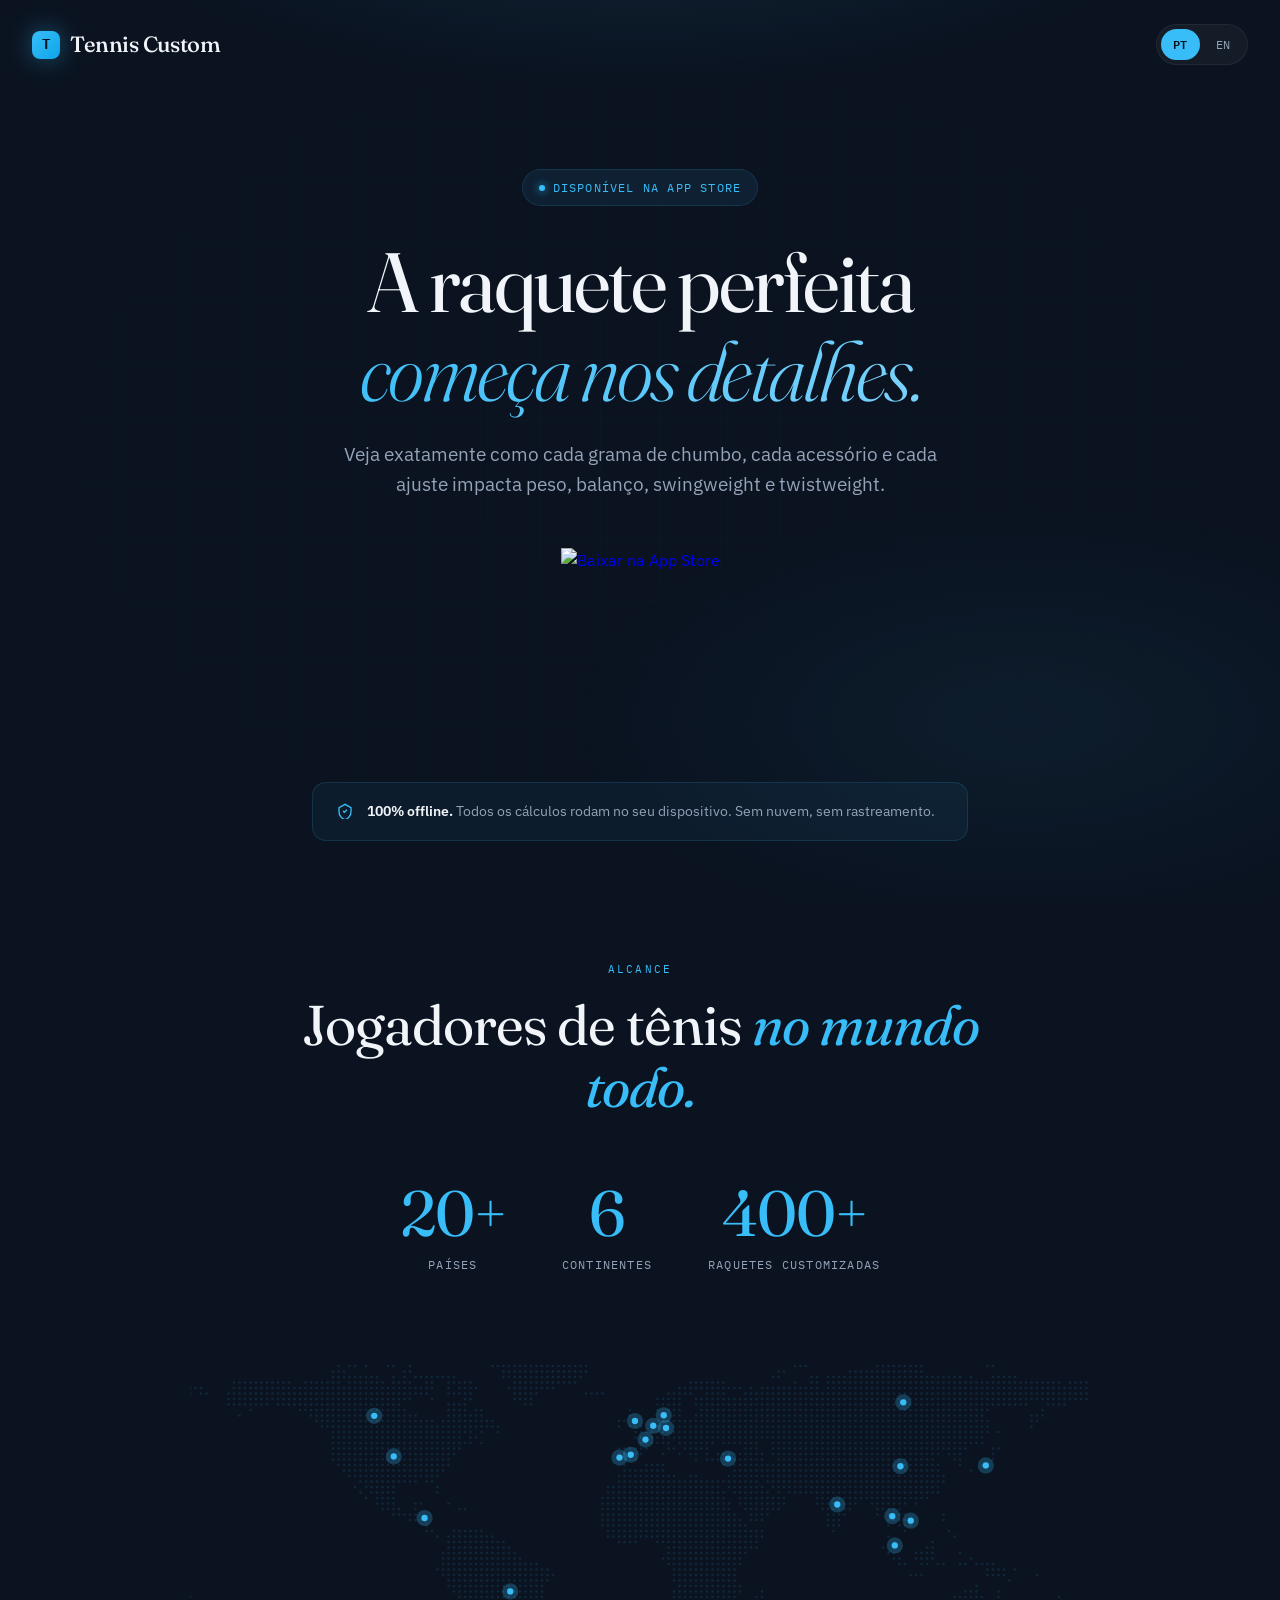
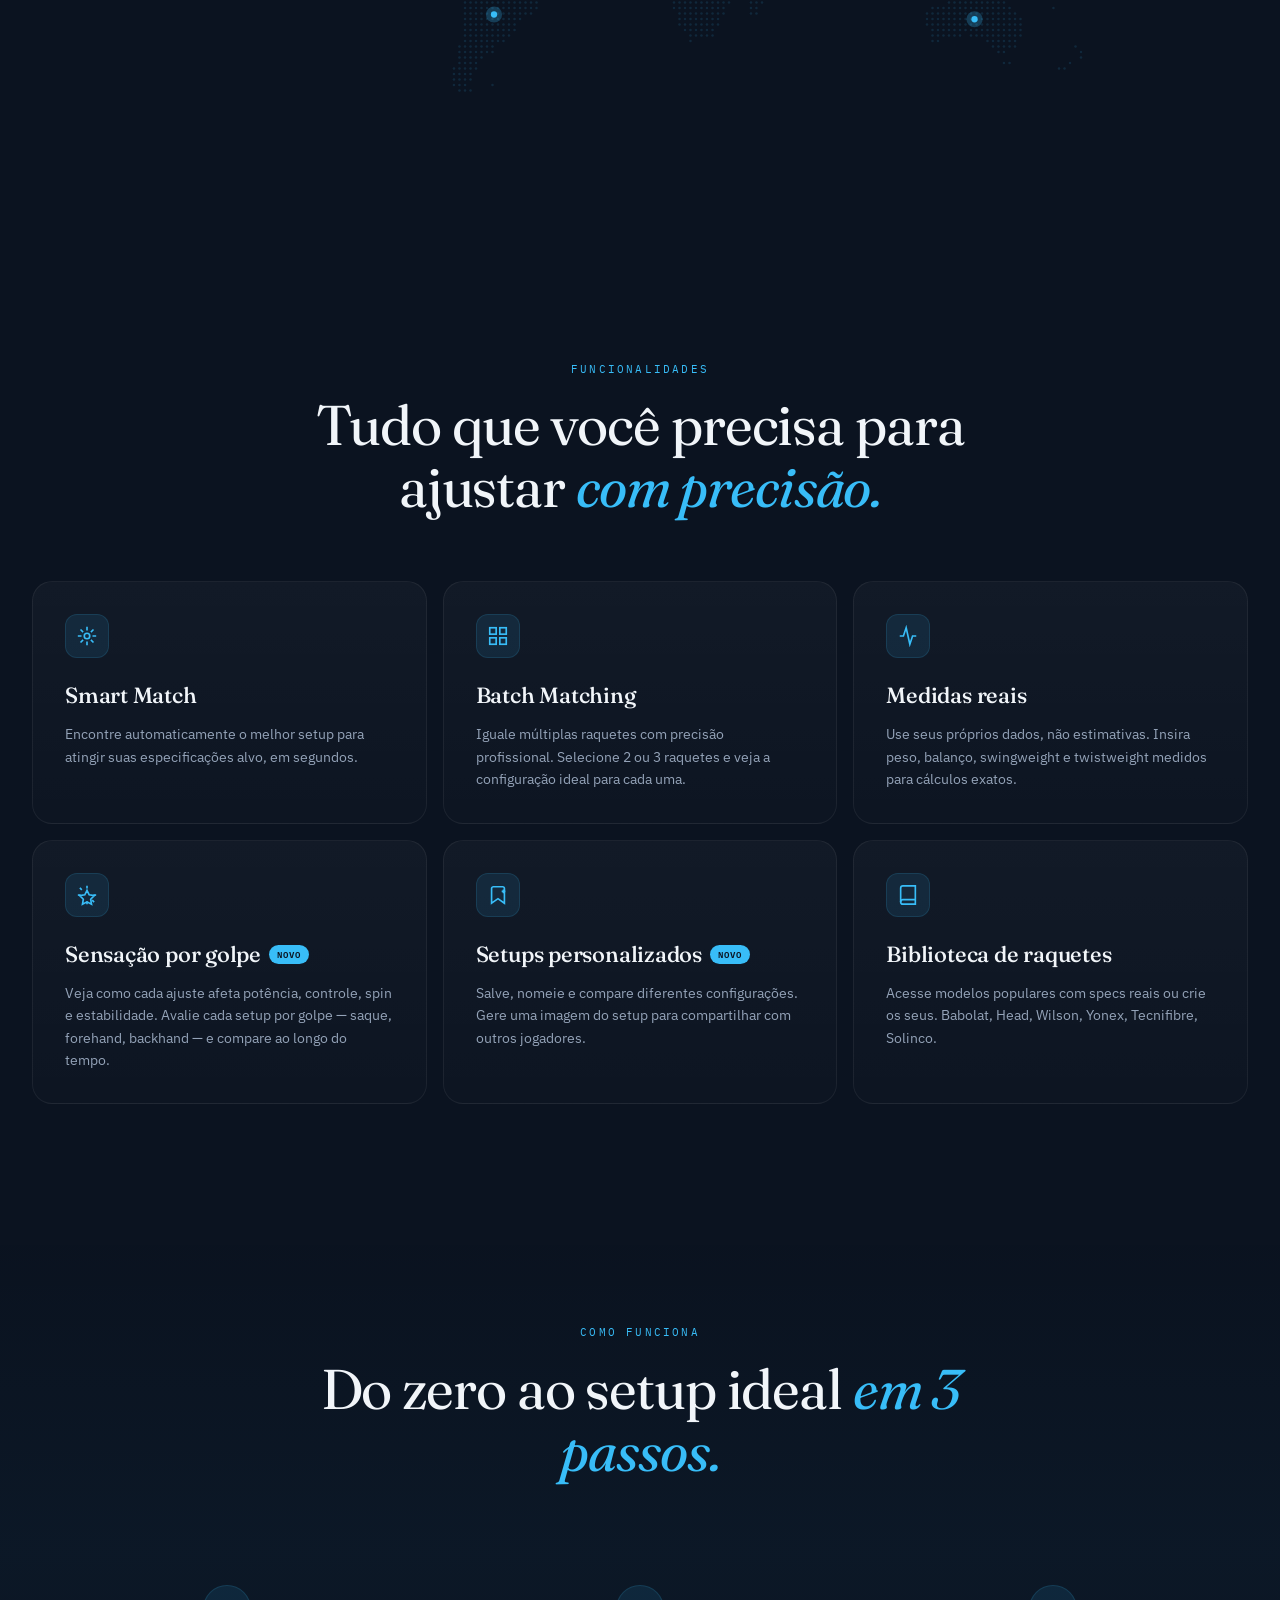
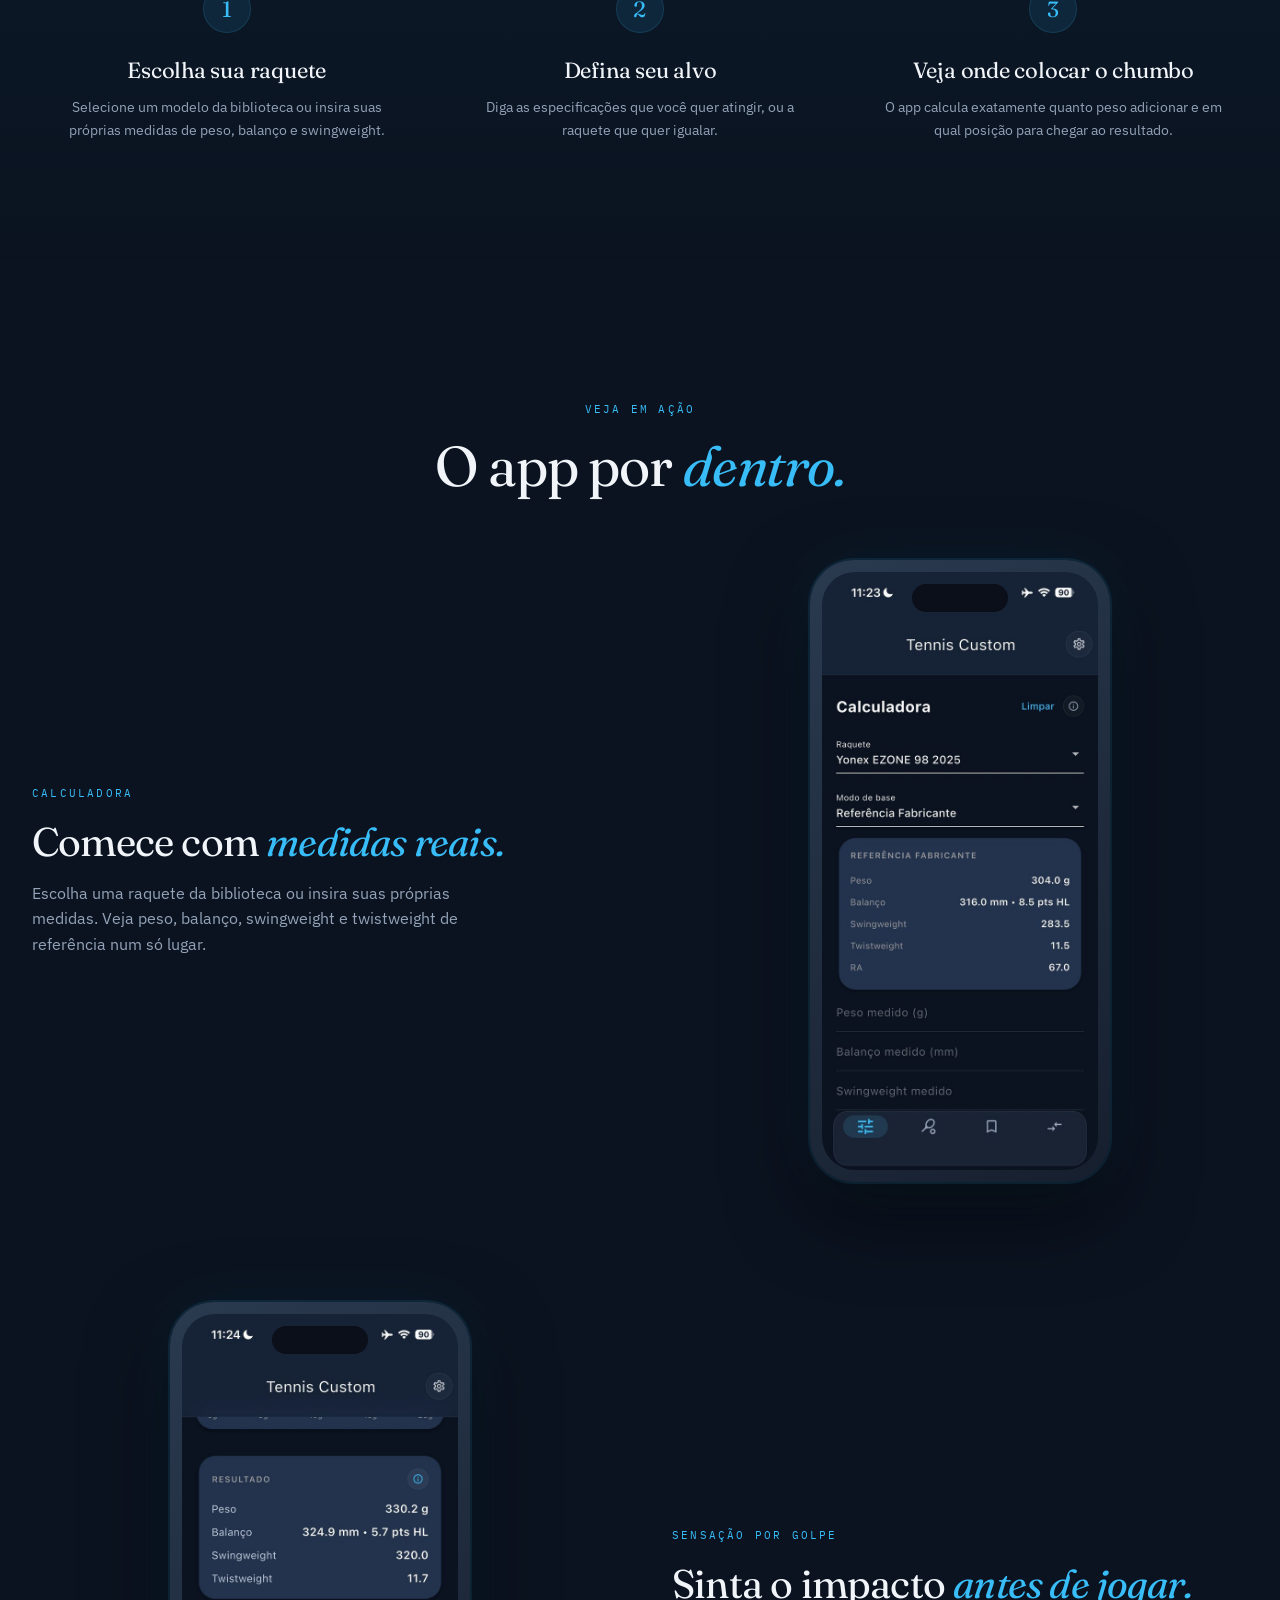
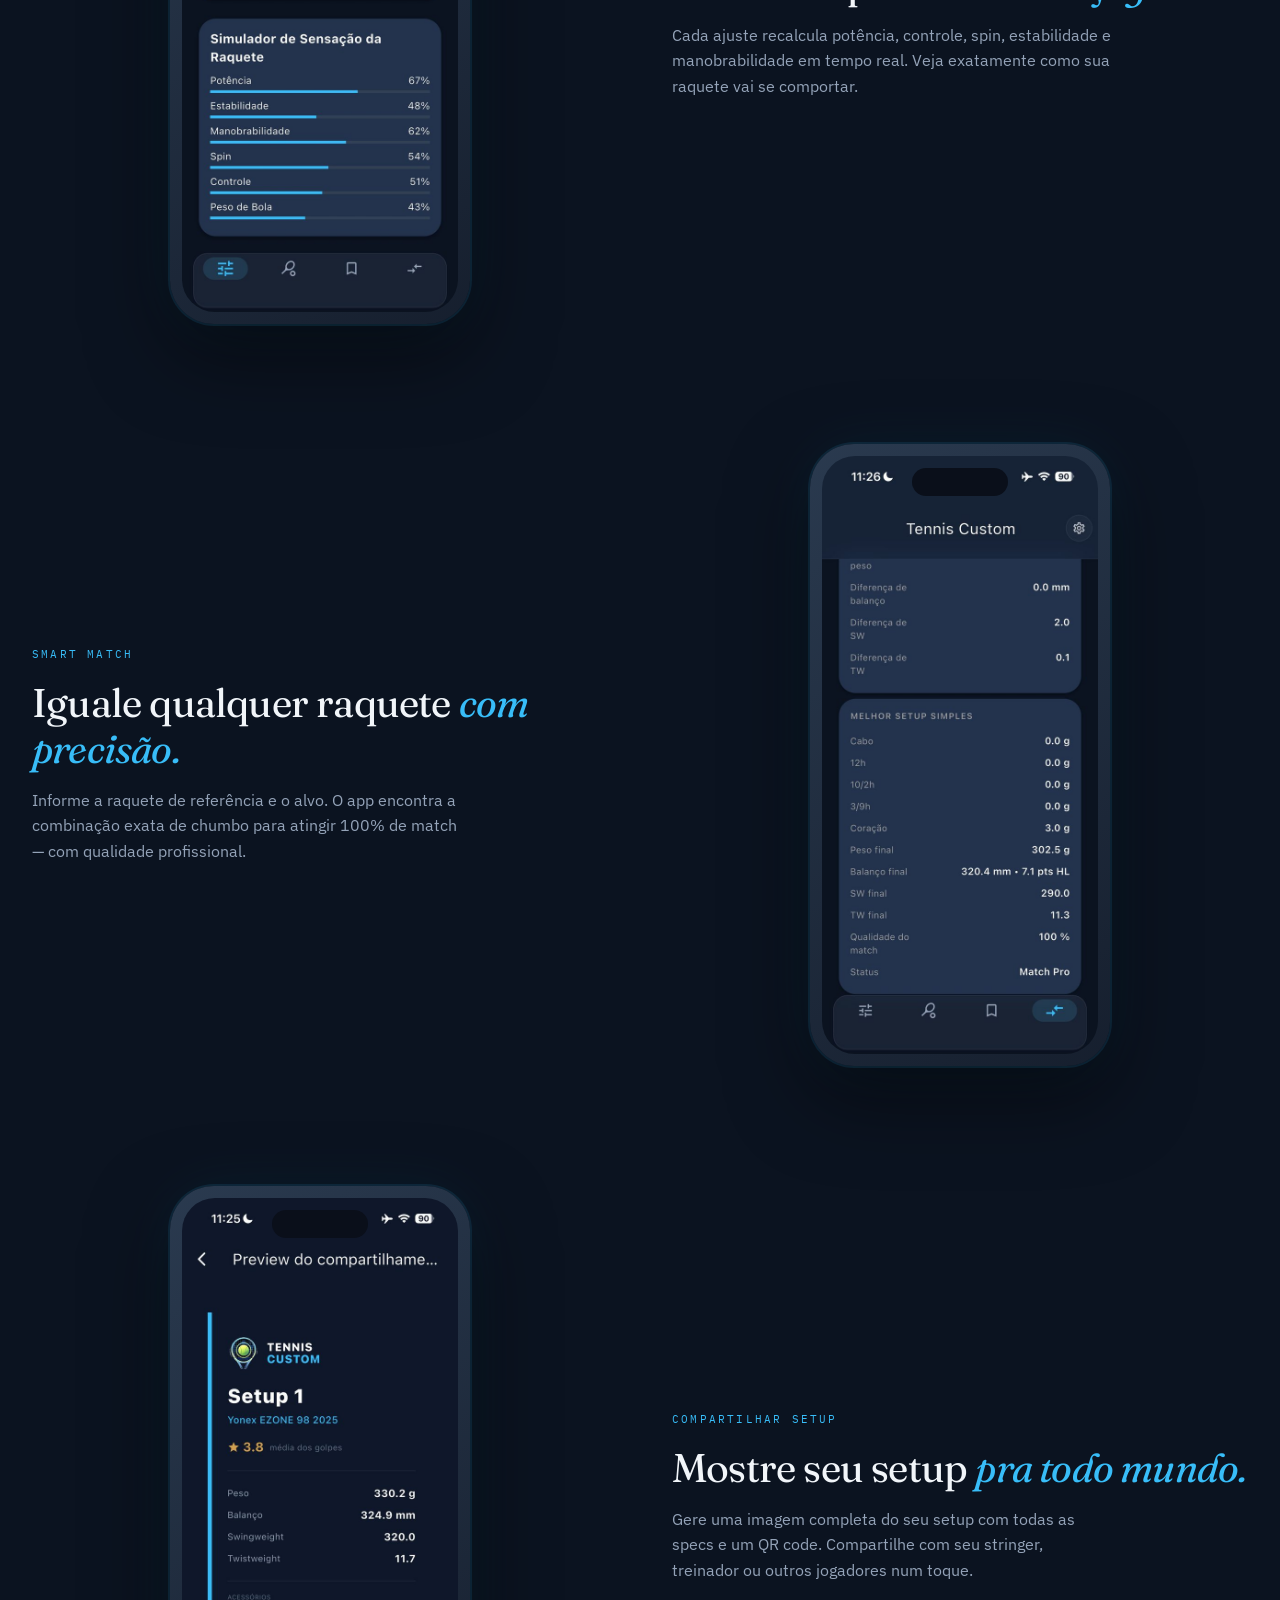
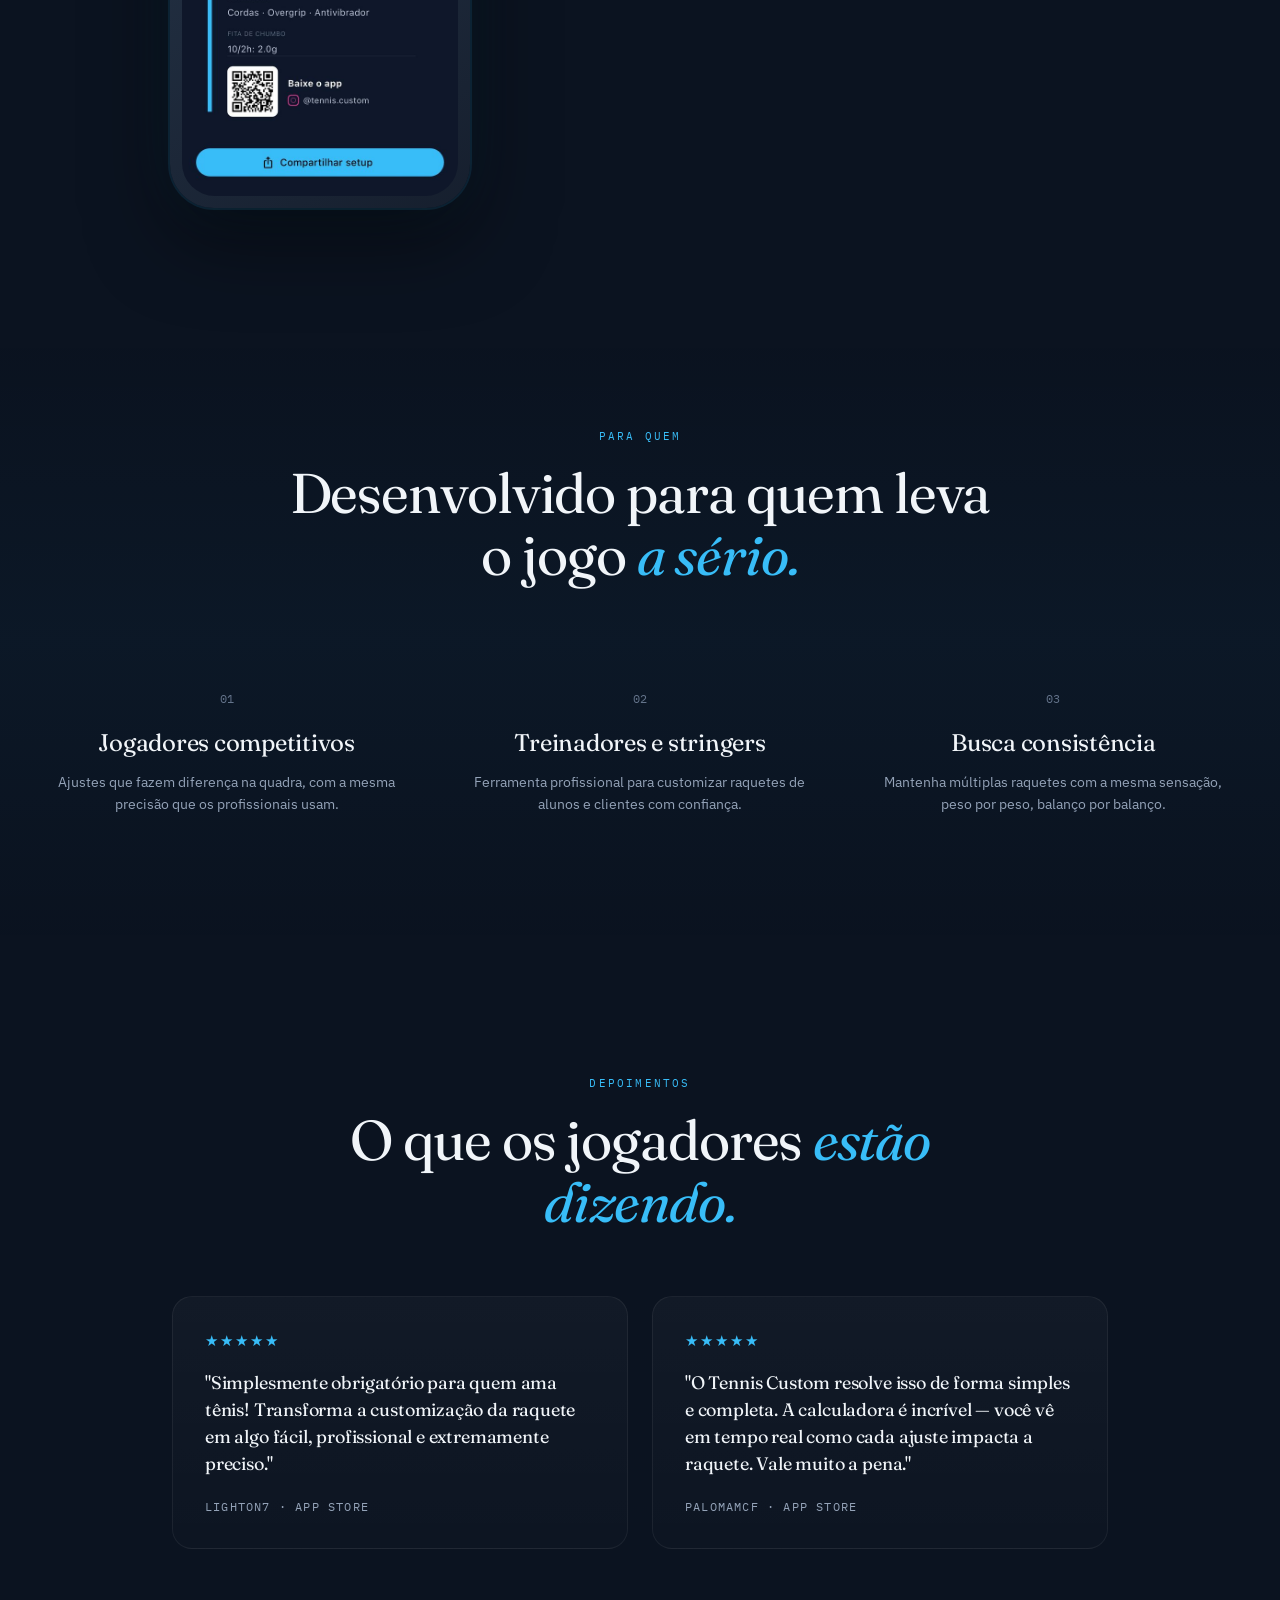
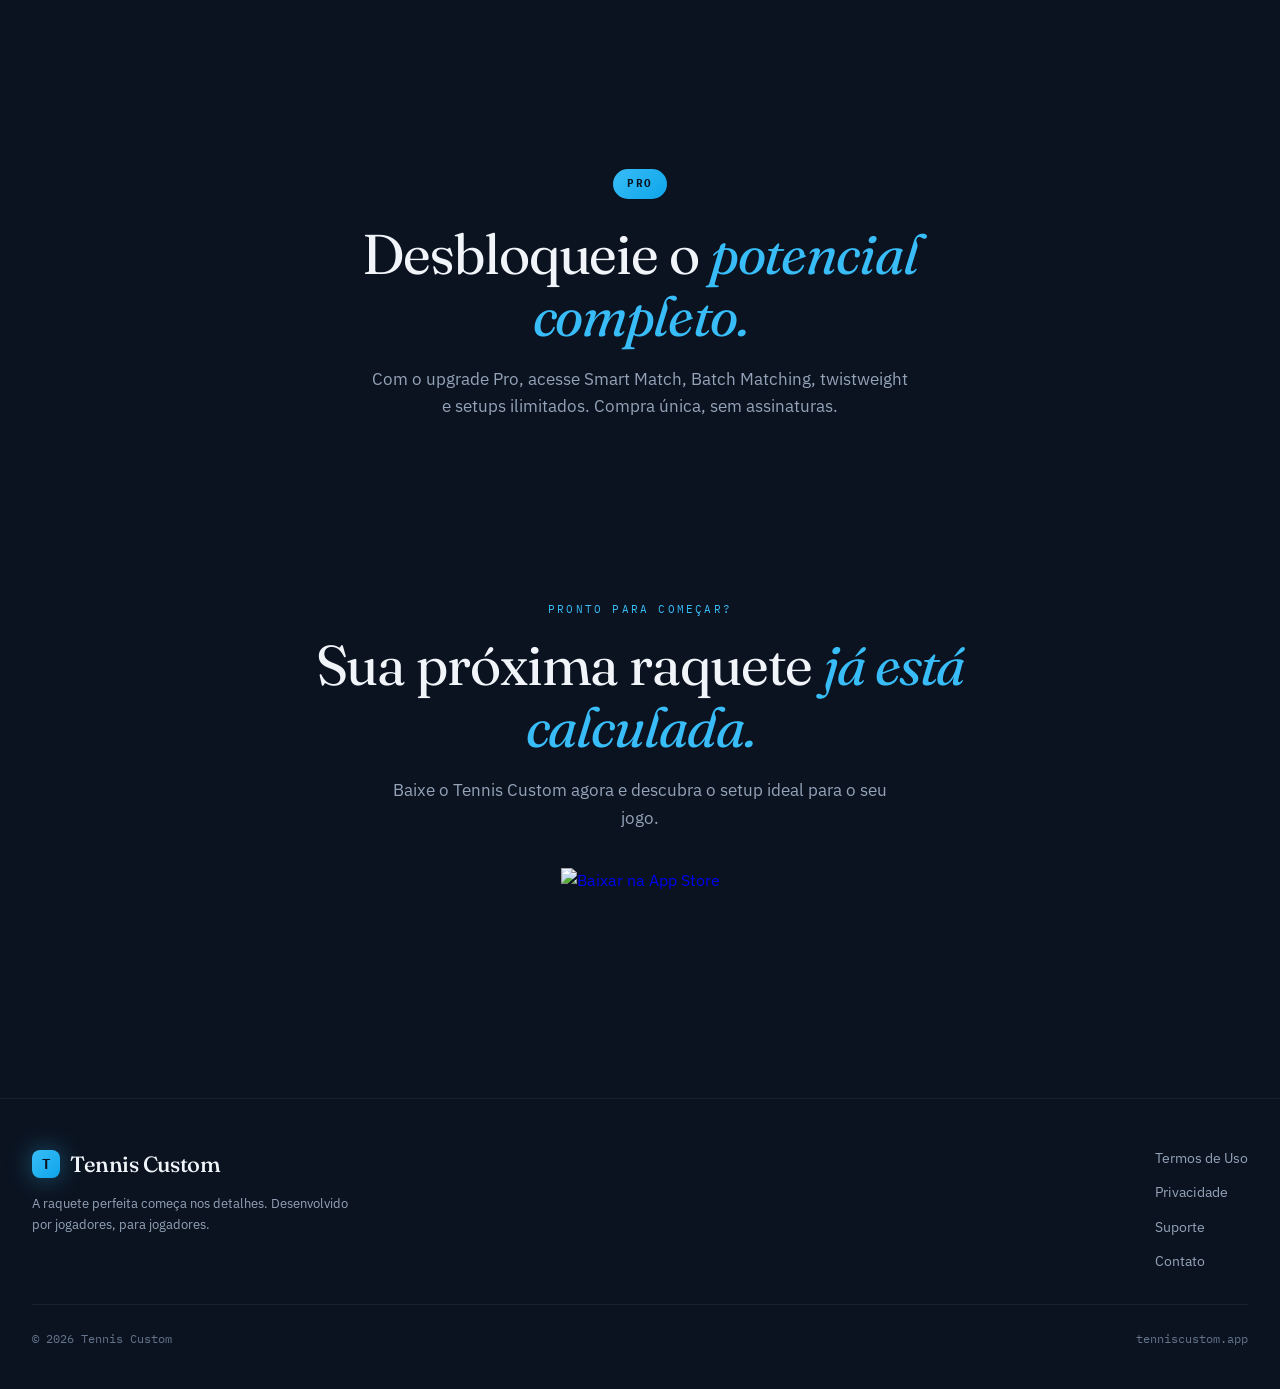
==== index.html @ cf2badc6 "Add Meta Pixel for traffic tracking and remarketing" ====
<!DOCTYPE html>
<html lang="pt-BR">
<head>
<!-- Meta Pixel Code -->
<script>
!function(f,b,e,v,n,t,s)
{if(f.fbq)return;n=f.fbq=function(){n.callMethod?
n.callMethod.apply(n,arguments):n.queue.push(arguments)};
if(!f._fbq)f._fbq=n;n.push=n;n.loaded=!0;n.version='2.0';
n.queue=[];t=b.createElement(e);t.async=!0;
t.src=v;s=b.getElementsByTagName(e)[0];
s.parentNode.insertBefore(t,s)}(window, document,'script',
'https://connect.facebook.net/en_US/fbevents.js');
fbq('init', '211037735925160');
fbq('track', 'PageView');
</script>
<noscript><img height="1" width="1" style="display:none"
src="https://www.facebook.com/tr?id=211037735925160&ev=PageView&noscript=1"/></noscript>
<!-- End Meta Pixel Code -->
<meta charset="UTF-8" />
<meta name="viewport" content="width=device-width, initial-scale=1.0" />
<title>Tennis Custom — A raquete perfeita começa nos detalhes</title>
<meta name="description" content="Calcule peso, balanço, swingweight e twistweight da sua raquete de tênis com precisão real. Smart Match, Batch Matching e simulador de sensação." />
<meta name="theme-color" content="#0B1320" />
<link rel="canonical" href="https://tenniscustom.app/" />
<link rel="icon" type="image/svg+xml" href="./favicon.svg" />
<link rel="apple-touch-icon" href="./favicon.svg" />

<!-- Smart App Banner (Safari iOS) -->
<meta name="apple-itunes-app" content="app-id=6761192994" />

<!-- Open Graph -->
<meta property="og:title" content="Tennis Custom — A raquete perfeita começa nos detalhes" />
<meta property="og:description" content="Calcule o setup ideal da sua raquete de tênis. Veja como cada ajuste impacta peso, balanço e swingweight." />
<meta property="og:type" content="website" />
<meta property="og:url" content="https://tenniscustom.app/" />
<meta property="og:locale" content="pt_BR" />
<meta property="og:locale:alternate" content="en_US" />
<meta property="og:image" content="https://tenniscustom.app/og-image.png" />
<meta property="og:image:width" content="1200" />
<meta property="og:image:height" content="630" />
<meta property="og:image:alt" content="Tennis Custom — A raquete perfeita começa nos detalhes" />
<meta property="og:site_name" content="Tennis Custom" />

<!-- Twitter Card -->
<meta name="twitter:card" content="summary_large_image" />
<meta name="twitter:title" content="Tennis Custom — A raquete perfeita começa nos detalhes" />
<meta name="twitter:description" content="Calcule peso, balanço, swingweight e twistweight da sua raquete de tênis." />
<meta name="twitter:image" content="https://tenniscustom.app/og-image.png" />

<!-- Hreflang -->
<link rel="alternate" hreflang="pt-BR" href="https://tenniscustom.app/" />
<link rel="alternate" hreflang="en" href="https://tenniscustom.app/en/" />
<link rel="alternate" hreflang="x-default" href="https://tenniscustom.app/" />

<!-- JSON-LD structured data: MobileApplication -->
<script type="application/ld+json">
{
  "@context": "https://schema.org",
  "@type": "MobileApplication",
  "name": "Tennis Custom",
  "operatingSystem": "iOS",
  "applicationCategory": "SportsApplication",
  "url": "https://tenniscustom.app/",
  "downloadUrl": "https://apps.apple.com/app/id6761192994",
  "offers": {
    "@type": "Offer",
    "price": "0",
    "priceCurrency": "USD"
  },
  "description": "Calcule peso, balanço, swingweight e twistweight da sua raquete de tênis com precisão real."
}
</script>

<!-- Fonts -->
<link rel="preconnect" href="https://fonts.googleapis.com" />
<link rel="preconnect" href="https://fonts.gstatic.com" crossorigin />
<link href="https://fonts.googleapis.com/css2?family=Fraunces:ital,opsz,wght@0,9..144,300..900;1,9..144,300..900&family=IBM+Plex+Sans:wght@300;400;500;600;700&family=IBM+Plex+Mono:wght@400;500&display=swap" rel="stylesheet" />

<style>
  :root {
    --bg: #0B1320;
    --bg-soft: #1B2A41;
    --surface: #1E293B;
    --surface-2: #23324D;
    --primary: #38BDF8;
    --primary-dim: #54C5F8;
    --text: #F1F5F9;
    --text-dim: #94A3B8;
    --text-mute: #64748B;
    --border: rgba(56, 189, 248, 0.14);
    --border-soft: rgba(255, 255, 255, 0.06);
  }

  * { box-sizing: border-box; margin: 0; padding: 0; }

  html { scroll-behavior: smooth; }

  body {
    background: var(--bg);
    color: var(--text);
    font-family: 'IBM Plex Sans', -apple-system, BlinkMacSystemFont, sans-serif;
    font-weight: 400;
    line-height: 1.6;
    -webkit-font-smoothing: antialiased;
    overflow-x: hidden;
  }

  /* Atmospheric background */
  body::before {
    content: '';
    position: fixed;
    inset: 0;
    background:
      radial-gradient(ellipse 80% 50% at 50% -20%, rgba(56, 189, 248, 0.15), transparent 60%),
      radial-gradient(ellipse 60% 40% at 80% 80%, rgba(56, 189, 248, 0.06), transparent 60%);
    pointer-events: none;
    z-index: 0;
  }

  body::after {
    content: '';
    position: fixed;
    inset: 0;
    background-image:
      linear-gradient(rgba(56, 189, 248, 0.025) 1px, transparent 1px),
      linear-gradient(90deg, rgba(56, 189, 248, 0.025) 1px, transparent 1px);
    background-size: 60px 60px;
    pointer-events: none;
    z-index: 0;
    mask-image: radial-gradient(ellipse at center, black 0%, transparent 70%);
  }

  main, header, footer { position: relative; z-index: 1; }

  /* Header */
  header {
    padding: 24px 32px;
    display: flex;
    justify-content: space-between;
    align-items: center;
    max-width: 1280px;
    margin: 0 auto;
  }

  .logo {
    font-family: 'Fraunces', serif;
    font-weight: 500;
    font-size: 22px;
    letter-spacing: -0.02em;
    color: var(--text);
    text-decoration: none;
    display: flex;
    align-items: center;
    gap: 10px;
  }

  .logo-mark {
    width: 28px;
    height: 28px;
    border-radius: 8px;
    background: linear-gradient(135deg, var(--primary) 0%, #0EA5E9 100%);
    box-shadow: 0 0 24px rgba(56, 189, 248, 0.4);
    display: grid;
    place-items: center;
    color: var(--bg);
    font-weight: 700;
    font-size: 14px;
    font-family: 'IBM Plex Mono', monospace;
  }

  .lang-switch {
    display: flex;
    gap: 4px;
    background: rgba(255, 255, 255, 0.04);
    padding: 4px;
    border-radius: 100px;
    border: 1px solid var(--border-soft);
    font-family: 'IBM Plex Mono', monospace;
    font-size: 12px;
  }

  .lang-switch a {
    padding: 6px 12px;
    border-radius: 100px;
    color: var(--text-dim);
    text-decoration: none;
    transition: all 0.2s;
    letter-spacing: 0.05em;
  }

  .lang-switch a.active {
    background: var(--primary);
    color: var(--bg);
    font-weight: 600;
  }

  .lang-switch a:not(.active):hover { color: var(--text); }

  /* Hero */
  .hero {
    max-width: 1280px;
    margin: 0 auto;
    padding: 80px 32px 120px;
    text-align: center;
    position: relative;
  }

  .eyebrow {
    display: inline-flex;
    align-items: center;
    gap: 8px;
    padding: 8px 16px;
    border-radius: 100px;
    background: rgba(56, 189, 248, 0.08);
    border: 1px solid var(--border);
    color: var(--primary);
    font-family: 'IBM Plex Mono', monospace;
    font-size: 12px;
    letter-spacing: 0.1em;
    text-transform: uppercase;
    margin-bottom: 32px;
    animation: fadeInUp 0.8s ease 0.1s backwards;
  }

  .eyebrow::before {
    content: '';
    width: 6px;
    height: 6px;
    border-radius: 50%;
    background: var(--primary);
    box-shadow: 0 0 8px var(--primary);
    animation: pulse 2s ease-in-out infinite;
  }

  @keyframes pulse {
    0%, 100% { opacity: 1; }
    50% { opacity: 0.4; }
  }

  h1 {
    font-family: 'Fraunces', serif;
    font-weight: 400;
    font-size: clamp(40px, 7vw, 84px);
    line-height: 1.05;
    letter-spacing: -0.03em;
    margin-bottom: 24px;
    animation: fadeInUp 0.8s ease 0.2s backwards;
  }

  h1 em {
    font-style: italic;
    font-weight: 300;
    color: var(--primary);
    background: linear-gradient(135deg, var(--primary) 0%, #7DD3FC 100%);
    -webkit-background-clip: text;
    background-clip: text;
    -webkit-text-fill-color: transparent;
  }

  .hero p {
    font-size: clamp(16px, 1.6vw, 19px);
    color: var(--text-dim);
    max-width: 640px;
    margin: 0 auto 48px;
    line-height: 1.6;
    animation: fadeInUp 0.8s ease 0.3s backwards;
  }

  .cta-row {
    display: flex;
    gap: 16px;
    justify-content: center;
    flex-wrap: wrap;
    animation: fadeInUp 0.8s ease 0.4s backwards;
  }

  .btn-primary, .btn-secondary {
    display: inline-flex;
    align-items: center;
    gap: 10px;
    padding: 16px 28px;
    border-radius: 12px;
    font-family: 'IBM Plex Sans', sans-serif;
    font-weight: 500;
    font-size: 15px;
    text-decoration: none;
    transition: all 0.25s ease;
    border: 1px solid transparent;
    cursor: pointer;
  }

  .btn-primary {
    background: var(--primary);
    color: var(--bg);
    box-shadow: 0 8px 32px rgba(56, 189, 248, 0.3);
  }

  .btn-primary:hover {
    transform: translateY(-2px);
    box-shadow: 0 12px 40px rgba(56, 189, 248, 0.45);
  }

  .btn-secondary {
    background: rgba(255, 255, 255, 0.04);
    color: var(--text);
    border-color: var(--border-soft);
  }

  .btn-secondary:hover {
    background: rgba(255, 255, 255, 0.08);
    border-color: var(--border);
  }

  .btn-disabled {
    opacity: 0.5;
    cursor: not-allowed;
    pointer-events: none;
  }

  .app-store-badge {
    display: inline-flex;
    align-items: center;
    transition: transform 0.25s ease;
    text-decoration: none;
  }

  .app-store-badge img {
    height: 50px;
    display: block;
  }

  .app-store-badge:hover {
    transform: translateY(-2px);
  }

  /* Offline badge */
  .spec-strip {
    max-width: 720px;
    margin: 64px auto 0;
    padding: 0 32px;
    animation: fadeInUp 0.8s ease 0.6s backwards;
  }

  .offline-badge {
    display: flex;
    align-items: center;
    gap: 14px;
    padding: 18px 24px;
    background: rgba(56, 189, 248, 0.06);
    border: 1px solid var(--border);
    border-radius: 14px;
    color: var(--text-dim);
    font-size: 14px;
    line-height: 1.5;
  }

  .offline-badge svg {
    color: var(--primary);
    flex-shrink: 0;
  }

  .offline-badge strong {
    color: var(--text);
    font-weight: 600;
  }

  /* Reach / social proof */
  .reach {
    max-width: 1280px;
    margin: 0 auto;
    padding: 120px 32px 60px;
    text-align: center;
  }

  .reach-stats {
    display: flex;
    justify-content: center;
    gap: 56px;
    margin-bottom: 56px;
    flex-wrap: wrap;
  }

  .reach-stat .num {
    font-family: 'Fraunces', serif;
    font-size: clamp(40px, 6vw, 64px);
    font-weight: 400;
    color: var(--primary);
    line-height: 1;
    letter-spacing: -0.02em;
  }

  .reach-stat .label {
    font-family: 'IBM Plex Mono', monospace;
    font-size: 12px;
    color: var(--text-dim);
    text-transform: uppercase;
    letter-spacing: 0.1em;
    margin-top: 10px;
  }

  .world-map {
    width: 100%;
    max-width: 900px;
    height: auto;
    margin: 0 auto;
    display: block;
  }

  .wm-land circle {
    fill: rgba(56, 189, 248, 0.13);
  }

  .wm-countries .cc {
    fill: var(--primary);
  }

  .wm-countries .cg {
    fill: var(--primary);
    opacity: 0.25;
    animation: dotPulse 2.4s ease-in-out infinite;
    animation-delay: var(--d, 0s);
    transform-origin: center;
    transform-box: fill-box;
  }

  @keyframes dotPulse {
    0%, 100% { opacity: 0.1; transform: scale(0.8); }
    50% { opacity: 0.4; transform: scale(1.3); }
  }

  /* Sections */
  section {
    max-width: 1280px;
    margin: 0 auto;
    padding: 120px 32px;
  }

  .section-header {
    text-align: center;
    margin-bottom: 64px;
  }

  .section-tag {
    font-family: 'IBM Plex Mono', monospace;
    font-size: 11px;
    color: var(--primary);
    text-transform: uppercase;
    letter-spacing: 0.2em;
    margin-bottom: 16px;
  }

  h2 {
    font-family: 'Fraunces', serif;
    font-weight: 400;
    font-size: clamp(32px, 4.5vw, 56px);
    line-height: 1.1;
    letter-spacing: -0.02em;
    max-width: 720px;
    margin: 0 auto;
  }

  h2 em {
    font-style: italic;
    color: var(--primary);
  }

  /* Features grid */
  .features {
    display: grid;
    grid-template-columns: repeat(3, 1fr);
    gap: 16px;
  }

  .feature {
    background: linear-gradient(180deg, rgba(255, 255, 255, 0.03) 0%, rgba(255, 255, 255, 0.01) 100%);
    border: 1px solid var(--border-soft);
    border-radius: 20px;
    padding: 32px;
    transition: all 0.3s ease;
    position: relative;
    overflow: hidden;
  }

  .feature::before {
    content: '';
    position: absolute;
    inset: 0;
    background: radial-gradient(circle at top right, rgba(56, 189, 248, 0.08), transparent 60%);
    opacity: 0;
    transition: opacity 0.3s;
  }

  .feature:hover {
    border-color: var(--border);
    transform: translateY(-4px);
  }

  .feature:hover::before { opacity: 1; }

  .feature-icon {
    width: 44px;
    height: 44px;
    border-radius: 12px;
    background: rgba(56, 189, 248, 0.1);
    border: 1px solid var(--border);
    display: grid;
    place-items: center;
    margin-bottom: 20px;
    color: var(--primary);
    position: relative;
    z-index: 1;
  }

  .feature-icon svg {
    width: 22px;
    height: 22px;
  }

  .feature h3 {
    font-family: 'Fraunces', serif;
    font-weight: 500;
    font-size: 22px;
    margin-bottom: 10px;
    letter-spacing: -0.01em;
    position: relative;
    z-index: 1;
  }

  .feature h3 .new-tag {
    display: inline-block;
    vertical-align: middle;
    margin-left: 8px;
    padding: 2px 8px;
    font-family: 'IBM Plex Mono', monospace;
    font-size: 9px;
    font-weight: 600;
    letter-spacing: 0.1em;
    color: var(--bg);
    background: var(--primary);
    border-radius: 100px;
    text-transform: uppercase;
    position: relative;
    top: -2px;
  }

  .feature p {
    color: var(--text-dim);
    font-size: 14px;
    line-height: 1.6;
    position: relative;
    z-index: 1;
  }

  /* For who section */
  .for-who {
    background: linear-gradient(180deg, transparent 0%, rgba(56, 189, 248, 0.03) 50%, transparent 100%);
    padding: 100px 32px;
    margin: 0;
    max-width: none;
  }

  .for-who-inner {
    max-width: 1280px;
    margin: 0 auto;
  }

  .audience-list {
    display: grid;
    grid-template-columns: repeat(3, 1fr);
    gap: 24px;
    margin-top: 64px;
  }

  .audience-card {
    text-align: center;
    padding: 40px 24px;
  }

  .audience-card .num {
    font-family: 'IBM Plex Mono', monospace;
    font-size: 12px;
    color: var(--text-mute);
    margin-bottom: 16px;
  }

  .audience-card h4 {
    font-family: 'Fraunces', serif;
    font-weight: 400;
    font-size: 24px;
    margin-bottom: 8px;
    letter-spacing: -0.01em;
  }

  .audience-card p {
    color: var(--text-dim);
    font-size: 14px;
  }

  /* Pro CTA */
  .pro-cta {
    text-align: center;
    padding: 100px 32px;
    max-width: 800px;
    margin: 0 auto;
  }

  .pro-cta .badge {
    display: inline-block;
    padding: 6px 14px;
    background: linear-gradient(135deg, var(--primary) 0%, #0EA5E9 100%);
    color: var(--bg);
    font-family: 'IBM Plex Mono', monospace;
    font-size: 11px;
    font-weight: 700;
    letter-spacing: 0.15em;
    border-radius: 100px;
    margin-bottom: 24px;
  }

  .pro-cta h2 {
    margin-bottom: 20px;
  }

  .pro-cta p {
    color: var(--text-dim);
    font-size: 17px;
    max-width: 540px;
    margin: 0 auto;
  }

  /* Final CTA */
  .final-cta {
    text-align: center;
    padding: 80px 32px 100px;
    max-width: 720px;
    margin: 0 auto;
  }

  .final-cta .section-tag {
    font-family: 'IBM Plex Mono', monospace;
    font-size: 11px;
    color: var(--primary);
    text-transform: uppercase;
    letter-spacing: 0.2em;
    margin-bottom: 16px;
  }

  .final-cta h2 {
    margin-bottom: 20px;
  }

  .final-cta p {
    color: var(--text-dim);
    font-size: 17px;
    max-width: 520px;
    margin: 0 auto 36px;
  }

  /* Single CTA centered */
  .cta-row-single {
    justify-content: center;
  }

  /* How it works */
  .how {
    background: linear-gradient(180deg, transparent 0%, rgba(56, 189, 248, 0.03) 50%, transparent 100%);
    padding: 100px 32px;
    margin: 0;
    max-width: none;
  }

  .how-inner {
    max-width: 1280px;
    margin: 0 auto;
  }

  .steps {
    display: grid;
    grid-template-columns: repeat(3, 1fr);
    gap: 24px;
    margin-top: 64px;
    counter-reset: step;
  }

  .step {
    text-align: center;
    padding: 40px 24px;
    position: relative;
  }

  .step .step-num {
    width: 48px;
    height: 48px;
    border-radius: 50%;
    background: rgba(56, 189, 248, 0.1);
    border: 1px solid var(--border);
    display: grid;
    place-items: center;
    margin: 0 auto 20px;
    font-family: 'Fraunces', serif;
    font-size: 22px;
    color: var(--primary);
  }

  .step h4 {
    font-family: 'Fraunces', serif;
    font-weight: 400;
    font-size: 22px;
    margin-bottom: 8px;
    letter-spacing: -0.01em;
  }

  .step p {
    color: var(--text-dim);
    font-size: 14px;
  }

  /* Testimonials */
  .testimonials {
    max-width: 1000px;
    margin: 0 auto;
    padding: 120px 32px;
  }

  .testimonial-grid {
    display: grid;
    grid-template-columns: repeat(2, 1fr);
    gap: 24px;
    margin-top: 56px;
  }

  .testimonial {
    background: linear-gradient(180deg, rgba(255, 255, 255, 0.03) 0%, rgba(255, 255, 255, 0.01) 100%);
    border: 1px solid var(--border-soft);
    border-radius: 20px;
    padding: 32px;
  }

  .testimonial .stars {
    color: var(--primary);
    font-size: 15px;
    letter-spacing: 2px;
    margin-bottom: 16px;
  }

  .testimonial .quote {
    font-family: 'Fraunces', serif;
    font-size: 18px;
    line-height: 1.5;
    color: var(--text);
    margin-bottom: 20px;
    letter-spacing: -0.01em;
  }

  .testimonial .author {
    font-family: 'IBM Plex Mono', monospace;
    font-size: 12px;
    color: var(--text-dim);
    text-transform: uppercase;
    letter-spacing: 0.1em;
  }

  /* Showcase - app screenshots */
  .showcase {
    max-width: 1280px;
    margin: 0 auto;
    padding: 120px 32px;
  }

  .showcase-row {
    display: grid;
    grid-template-columns: 1fr 1fr;
    gap: 64px;
    align-items: center;
    margin-bottom: 120px;
  }

  .showcase-row:last-child {
    margin-bottom: 0;
  }

  .showcase-row.reverse .showcase-text {
    order: 2;
  }

  .showcase-row.reverse .showcase-phone {
    order: 1;
  }

  .showcase-text .step-tag {
    font-family: 'IBM Plex Mono', monospace;
    font-size: 11px;
    color: var(--primary);
    text-transform: uppercase;
    letter-spacing: 0.2em;
    margin-bottom: 16px;
  }

  .showcase-text h3 {
    font-family: 'Fraunces', serif;
    font-weight: 400;
    font-size: clamp(28px, 3.5vw, 40px);
    line-height: 1.15;
    letter-spacing: -0.02em;
    margin-bottom: 16px;
  }

  .showcase-text h3 em {
    font-style: italic;
    color: var(--primary);
  }

  .showcase-text p {
    color: var(--text-dim);
    font-size: 16px;
    line-height: 1.6;
    max-width: 440px;
  }

  .showcase-phone {
    display: flex;
    justify-content: center;
  }

  .phone-frame {
    position: relative;
    width: 300px;
    max-width: 100%;
    border-radius: 44px;
    padding: 12px;
    background: linear-gradient(145deg, #2a3a4f 0%, #161f2e 100%);
    box-shadow:
      0 0 0 2px rgba(56, 189, 248, 0.1),
      0 30px 80px rgba(0, 0, 0, 0.5),
      0 0 60px rgba(56, 189, 248, 0.08);
  }

  .phone-frame::before {
    content: '';
    position: absolute;
    top: 24px;
    left: 50%;
    transform: translateX(-50%);
    width: 96px;
    height: 28px;
    background: #0a0f1a;
    border-radius: 100px;
    z-index: 2;
  }

  .phone-screen {
    border-radius: 33px;
    overflow: hidden;
    display: block;
    background: var(--bg);
  }

  .phone-screen img {
    width: 100%;
    display: block;
  }

  /* Footer */
  footer {
    border-top: 1px solid var(--border-soft);
    padding: 48px 32px 40px;
    margin-top: 80px;
  }

  .footer-inner {
    max-width: 1280px;
    margin: 0 auto;
    display: flex;
    justify-content: space-between;
    align-items: flex-start;
    flex-wrap: wrap;
    gap: 32px;
  }

  .footer-brand {
    max-width: 320px;
  }

  .footer-brand p {
    color: var(--text-dim);
    font-size: 13px;
    margin-top: 12px;
  }

  .footer-links {
    display: flex;
    flex-direction: column;
    gap: 12px;
  }

  .footer-links a {
    color: var(--text-dim);
    text-decoration: none;
    font-size: 14px;
    transition: color 0.2s;
  }

  .footer-links a:hover { color: var(--primary); }

  .footer-bottom {
    max-width: 1280px;
    margin: 32px auto 0;
    padding-top: 24px;
    border-top: 1px solid var(--border-soft);
    display: flex;
    justify-content: space-between;
    color: var(--text-mute);
    font-size: 12px;
    font-family: 'IBM Plex Mono', monospace;
  }

  /* Animations */
  @keyframes fadeInUp {
    from {
      opacity: 0;
      transform: translateY(20px);
    }
    to {
      opacity: 1;
      transform: translateY(0);
    }
  }

  /* Responsive */
  @media (max-width: 900px) {
    .features { grid-template-columns: 1fr; }
    .audience-list { grid-template-columns: 1fr; gap: 16px; }
    header { padding: 20px; }
    .hero { padding: 48px 20px 80px; }
    section { padding: 80px 20px; }
    .for-who { padding: 80px 20px; }
    .footer-inner { flex-direction: column; }
    .footer-bottom { flex-direction: column; gap: 8px; padding-left: 20px; padding-right: 20px; }
    .offline-badge { font-size: 13px; padding: 16px 20px; }
    .reach { padding: 80px 20px 40px; }
    .reach-stats { gap: 32px; }
    .steps { grid-template-columns: 1fr; gap: 16px; }
    .how { padding: 80px 20px; }
    .testimonials { padding: 80px 20px; }
    .testimonial-grid { grid-template-columns: 1fr; }
    .showcase { padding: 80px 20px; }
    .showcase-row { grid-template-columns: 1fr; gap: 32px; margin-bottom: 72px; text-align: center; }
    .showcase-row .showcase-text, .showcase-row.reverse .showcase-text { order: 2; }
    .showcase-row .showcase-phone, .showcase-row.reverse .showcase-phone { order: 1; }
    .showcase-text p { margin-left: auto; margin-right: auto; }
    .phone-frame { width: 260px; }
  }

  @media (max-width: 480px) {
    .cta-row { flex-direction: column; align-items: stretch; }
    .btn-primary, .btn-secondary { justify-content: center; }
  }
</style>
</head>
<body>

<header>
  <a href="./index.html" class="logo">
    <span class="logo-mark">T</span>
    Tennis Custom
  </a>
  <div class="lang-switch">
    <a href="./index.html" class="active">PT</a>
    <a href="./en/index.html">EN</a>
  </div>
</header>

<main>
  <section class="hero">
    <div class="eyebrow">Disponível na App Store</div>
    <h1>A raquete perfeita<br><em>começa nos detalhes.</em></h1>
    <p>Veja exatamente como cada grama de chumbo, cada acessório e cada ajuste impacta peso, balanço, swingweight e twistweight.</p>
    <div class="cta-row cta-row-single">
      <a href="https://apps.apple.com/app/id6761192994" target="_blank" rel="noopener" class="app-store-badge" aria-label="Baixar na App Store">
        <img src="https://developer.apple.com/app-store/marketing/guidelines/images/badge-download-on-the-app-store.svg" alt="Baixar na App Store" />
      </a>
    </div>
  </section>

  <div class="spec-strip">
    <div class="offline-badge">
      <svg width="16" height="16" viewBox="0 0 24 24" fill="none" stroke="currentColor" stroke-width="2"><path d="M12 2L3 7v6c0 5.5 3.8 10.7 9 12 5.2-1.3 9-6.5 9-12V7l-9-5z"/><path d="M9 12l2 2 4-4"/></svg>
      <span><strong>100% offline.</strong> Todos os cálculos rodam no seu dispositivo. Sem nuvem, sem rastreamento.</span>
    </div>
  </div>

  <section class="reach">
    <div class="section-header">
      <div class="section-tag">Alcance</div>
      <h2>Jogadores de tênis <em>no mundo todo.</em></h2>
    </div>
    <div class="reach-stats">
      <div class="reach-stat">
        <div class="num">20+</div>
        <div class="label">Países</div>
      </div>
      <div class="reach-stat">
        <div class="num">6</div>
        <div class="label">Continentes</div>
      </div>
      <div class="reach-stat">
        <div class="num">400+</div>
        <div class="label">Raquetes customizadas</div>
      </div>
    </div>
    <svg viewBox="0 0 1000 500" xmlns="http://www.w3.org/2000/svg" class="world-map" preserveAspectRatio="xMidYMid meet" role="img" aria-label="Mapa-múndi mostrando os países com usuários do Tennis Custom"><g class="wm-land"><circle cx="299.4" cy="399.4" r="1.4"/><circle cx="305.6" cy="399.4" r="1.4"/><circle cx="311.7" cy="399.4" r="1.4"/><circle cx="293.3" cy="393.3" r="1.4"/><circle cx="299.4" cy="393.3" r="1.4"/><circle cx="305.6" cy="393.3" r="1.4"/><circle cx="336.1" cy="393.3" r="1.4"/><circle cx="293.3" cy="387.2" r="1.4"/><circle cx="299.4" cy="387.2" r="1.4"/><circle cx="305.6" cy="387.2" r="1.4"/><circle cx="311.7" cy="387.2" r="1.4"/><circle cx="293.3" cy="381.1" r="1.4"/><circle cx="299.4" cy="381.1" r="1.4"/><circle cx="305.6" cy="381.1" r="1.4"/><circle cx="311.7" cy="381.1" r="1.4"/><circle cx="293.3" cy="375.0" r="1.4"/><circle cx="299.4" cy="375.0" r="1.4"/><circle cx="305.6" cy="375.0" r="1.4"/><circle cx="311.7" cy="375.0" r="1.4"/><circle cx="317.8" cy="375.0" r="1.4"/><circle cx="965.6" cy="375.0" r="1.4"/><circle cx="971.7" cy="375.0" r="1.4"/><circle cx="299.4" cy="368.9" r="1.4"/><circle cx="305.6" cy="368.9" r="1.4"/><circle cx="311.7" cy="368.9" r="1.4"/><circle cx="317.8" cy="368.9" r="1.4"/><circle cx="904.4" cy="368.9" r="1.4"/><circle cx="910.6" cy="368.9" r="1.4"/><circle cx="977.8" cy="368.9" r="1.4"/><circle cx="299.4" cy="362.8" r="1.4"/><circle cx="305.6" cy="362.8" r="1.4"/><circle cx="311.7" cy="362.8" r="1.4"/><circle cx="317.8" cy="362.8" r="1.4"/><circle cx="323.9" cy="362.8" r="1.4"/><circle cx="990.0" cy="362.8" r="1.4"/><circle cx="299.4" cy="356.7" r="1.4"/><circle cx="305.6" cy="356.7" r="1.4"/><circle cx="311.7" cy="356.7" r="1.4"/><circle cx="317.8" cy="356.7" r="1.4"/><circle cx="323.9" cy="356.7" r="1.4"/><circle cx="330.0" cy="356.7" r="1.4"/><circle cx="336.1" cy="356.7" r="1.4"/><circle cx="898.3" cy="356.7" r="1.4"/><circle cx="904.4" cy="356.7" r="1.4"/><circle cx="990.0" cy="356.7" r="1.4"/><circle cx="299.4" cy="350.6" r="1.4"/><circle cx="305.6" cy="350.6" r="1.4"/><circle cx="311.7" cy="350.6" r="1.4"/><circle cx="317.8" cy="350.6" r="1.4"/><circle cx="323.9" cy="350.6" r="1.4"/><circle cx="330.0" cy="350.6" r="1.4"/><circle cx="336.1" cy="350.6" r="1.4"/><circle cx="892.2" cy="350.6" r="1.4"/><circle cx="898.3" cy="350.6" r="1.4"/><circle cx="904.4" cy="350.6" r="1.4"/><circle cx="910.6" cy="350.6" r="1.4"/><circle cx="916.7" cy="350.6" r="1.4"/><circle cx="983.9" cy="350.6" r="1.4"/><circle cx="305.6" cy="344.4" r="1.4"/><circle cx="311.7" cy="344.4" r="1.4"/><circle cx="317.8" cy="344.4" r="1.4"/><circle cx="323.9" cy="344.4" r="1.4"/><circle cx="330.0" cy="344.4" r="1.4"/><circle cx="336.1" cy="344.4" r="1.4"/><circle cx="342.2" cy="344.4" r="1.4"/><circle cx="348.3" cy="344.4" r="1.4"/><circle cx="556.1" cy="344.4" r="1.4"/><circle cx="825.0" cy="344.4" r="1.4"/><circle cx="831.1" cy="344.4" r="1.4"/><circle cx="886.1" cy="344.4" r="1.4"/><circle cx="892.2" cy="344.4" r="1.4"/><circle cx="898.3" cy="344.4" r="1.4"/><circle cx="904.4" cy="344.4" r="1.4"/><circle cx="910.6" cy="344.4" r="1.4"/><circle cx="916.7" cy="344.4" r="1.4"/><circle cx="305.6" cy="338.3" r="1.4"/><circle cx="311.7" cy="338.3" r="1.4"/><circle cx="317.8" cy="338.3" r="1.4"/><circle cx="323.9" cy="338.3" r="1.4"/><circle cx="330.0" cy="338.3" r="1.4"/><circle cx="336.1" cy="338.3" r="1.4"/><circle cx="342.2" cy="338.3" r="1.4"/><circle cx="348.3" cy="338.3" r="1.4"/><circle cx="354.4" cy="338.3" r="1.4"/><circle cx="556.1" cy="338.3" r="1.4"/><circle cx="562.2" cy="338.3" r="1.4"/><circle cx="568.3" cy="338.3" r="1.4"/><circle cx="574.4" cy="338.3" r="1.4"/><circle cx="580.6" cy="338.3" r="1.4"/><circle cx="825.0" cy="338.3" r="1.4"/><circle cx="831.1" cy="338.3" r="1.4"/><circle cx="837.2" cy="338.3" r="1.4"/><circle cx="843.3" cy="338.3" r="1.4"/><circle cx="849.4" cy="338.3" r="1.4"/><circle cx="855.6" cy="338.3" r="1.4"/><circle cx="867.8" cy="338.3" r="1.4"/><circle cx="873.9" cy="338.3" r="1.4"/><circle cx="880.0" cy="338.3" r="1.4"/><circle cx="886.1" cy="338.3" r="1.4"/><circle cx="892.2" cy="338.3" r="1.4"/><circle cx="898.3" cy="338.3" r="1.4"/><circle cx="904.4" cy="338.3" r="1.4"/><circle cx="910.6" cy="338.3" r="1.4"/><circle cx="916.7" cy="338.3" r="1.4"/><circle cx="922.8" cy="338.3" r="1.4"/><circle cx="305.6" cy="332.2" r="1.4"/><circle cx="311.7" cy="332.2" r="1.4"/><circle cx="317.8" cy="332.2" r="1.4"/><circle cx="323.9" cy="332.2" r="1.4"/><circle cx="330.0" cy="332.2" r="1.4"/><circle cx="336.1" cy="332.2" r="1.4"/><circle cx="342.2" cy="332.2" r="1.4"/><circle cx="348.3" cy="332.2" r="1.4"/><circle cx="354.4" cy="332.2" r="1.4"/><circle cx="360.6" cy="332.2" r="1.4"/><circle cx="550.0" cy="332.2" r="1.4"/><circle cx="556.1" cy="332.2" r="1.4"/><circle cx="562.2" cy="332.2" r="1.4"/><circle cx="568.3" cy="332.2" r="1.4"/><circle cx="574.4" cy="332.2" r="1.4"/><circle cx="580.6" cy="332.2" r="1.4"/><circle cx="825.0" cy="332.2" r="1.4"/><circle cx="831.1" cy="332.2" r="1.4"/><circle cx="837.2" cy="332.2" r="1.4"/><circle cx="843.3" cy="332.2" r="1.4"/><circle cx="849.4" cy="332.2" r="1.4"/><circle cx="855.6" cy="332.2" r="1.4"/><circle cx="861.7" cy="332.2" r="1.4"/><circle cx="867.8" cy="332.2" r="1.4"/><circle cx="873.9" cy="332.2" r="1.4"/><circle cx="880.0" cy="332.2" r="1.4"/><circle cx="886.1" cy="332.2" r="1.4"/><circle cx="892.2" cy="332.2" r="1.4"/><circle cx="898.3" cy="332.2" r="1.4"/><circle cx="904.4" cy="332.2" r="1.4"/><circle cx="910.6" cy="332.2" r="1.4"/><circle cx="916.7" cy="332.2" r="1.4"/><circle cx="922.8" cy="332.2" r="1.4"/><circle cx="305.6" cy="326.1" r="1.4"/><circle cx="311.7" cy="326.1" r="1.4"/><circle cx="317.8" cy="326.1" r="1.4"/><circle cx="323.9" cy="326.1" r="1.4"/><circle cx="330.0" cy="326.1" r="1.4"/><circle cx="336.1" cy="326.1" r="1.4"/><circle cx="342.2" cy="326.1" r="1.4"/><circle cx="348.3" cy="326.1" r="1.4"/><circle cx="354.4" cy="326.1" r="1.4"/><circle cx="360.6" cy="326.1" r="1.4"/><circle cx="543.9" cy="326.1" r="1.4"/><circle cx="550.0" cy="326.1" r="1.4"/><circle cx="556.1" cy="326.1" r="1.4"/><circle cx="562.2" cy="326.1" r="1.4"/><circle cx="568.3" cy="326.1" r="1.4"/><circle cx="574.4" cy="326.1" r="1.4"/><circle cx="580.6" cy="326.1" r="1.4"/><circle cx="586.7" cy="326.1" r="1.4"/><circle cx="818.9" cy="326.1" r="1.4"/><circle cx="825.0" cy="326.1" r="1.4"/><circle cx="831.1" cy="326.1" r="1.4"/><circle cx="837.2" cy="326.1" r="1.4"/><circle cx="843.3" cy="326.1" r="1.4"/><circle cx="849.4" cy="326.1" r="1.4"/><circle cx="855.6" cy="326.1" r="1.4"/><circle cx="861.7" cy="326.1" r="1.4"/><circle cx="867.8" cy="326.1" r="1.4"/><circle cx="873.9" cy="326.1" r="1.4"/><circle cx="880.0" cy="326.1" r="1.4"/><circle cx="886.1" cy="326.1" r="1.4"/><circle cx="892.2" cy="326.1" r="1.4"/><circle cx="898.3" cy="326.1" r="1.4"/><circle cx="904.4" cy="326.1" r="1.4"/><circle cx="910.6" cy="326.1" r="1.4"/><circle cx="916.7" cy="326.1" r="1.4"/><circle cx="922.8" cy="326.1" r="1.4"/><circle cx="305.6" cy="320.0" r="1.4"/><circle cx="311.7" cy="320.0" r="1.4"/><circle cx="317.8" cy="320.0" r="1.4"/><circle cx="323.9" cy="320.0" r="1.4"/><circle cx="330.0" cy="320.0" r="1.4"/><circle cx="336.1" cy="320.0" r="1.4"/><circle cx="342.2" cy="320.0" r="1.4"/><circle cx="348.3" cy="320.0" r="1.4"/><circle cx="354.4" cy="320.0" r="1.4"/><circle cx="360.6" cy="320.0" r="1.4"/><circle cx="366.7" cy="320.0" r="1.4"/><circle cx="543.9" cy="320.0" r="1.4"/><circle cx="550.0" cy="320.0" r="1.4"/><circle cx="556.1" cy="320.0" r="1.4"/><circle cx="562.2" cy="320.0" r="1.4"/><circle cx="568.3" cy="320.0" r="1.4"/><circle cx="574.4" cy="320.0" r="1.4"/><circle cx="580.6" cy="320.0" r="1.4"/><circle cx="586.7" cy="320.0" r="1.4"/><circle cx="818.9" cy="320.0" r="1.4"/><circle cx="825.0" cy="320.0" r="1.4"/><circle cx="831.1" cy="320.0" r="1.4"/><circle cx="837.2" cy="320.0" r="1.4"/><circle cx="843.3" cy="320.0" r="1.4"/><circle cx="849.4" cy="320.0" r="1.4"/><circle cx="855.6" cy="320.0" r="1.4"/><circle cx="861.7" cy="320.0" r="1.4"/><circle cx="867.8" cy="320.0" r="1.4"/><circle cx="873.9" cy="320.0" r="1.4"/><circle cx="880.0" cy="320.0" r="1.4"/><circle cx="886.1" cy="320.0" r="1.4"/><circle cx="892.2" cy="320.0" r="1.4"/><circle cx="898.3" cy="320.0" r="1.4"/><circle cx="904.4" cy="320.0" r="1.4"/><circle cx="910.6" cy="320.0" r="1.4"/><circle cx="916.7" cy="320.0" r="1.4"/><circle cx="922.8" cy="320.0" r="1.4"/><circle cx="305.6" cy="313.9" r="1.4"/><circle cx="311.7" cy="313.9" r="1.4"/><circle cx="317.8" cy="313.9" r="1.4"/><circle cx="323.9" cy="313.9" r="1.4"/><circle cx="330.0" cy="313.9" r="1.4"/><circle cx="336.1" cy="313.9" r="1.4"/><circle cx="342.2" cy="313.9" r="1.4"/><circle cx="348.3" cy="313.9" r="1.4"/><circle cx="354.4" cy="313.9" r="1.4"/><circle cx="360.6" cy="313.9" r="1.4"/><circle cx="366.7" cy="313.9" r="1.4"/><circle cx="372.8" cy="313.9" r="1.4"/><circle cx="378.9" cy="313.9" r="1.4"/><circle cx="543.9" cy="313.9" r="1.4"/><circle cx="550.0" cy="313.9" r="1.4"/><circle cx="556.1" cy="313.9" r="1.4"/><circle cx="562.2" cy="313.9" r="1.4"/><circle cx="568.3" cy="313.9" r="1.4"/><circle cx="574.4" cy="313.9" r="1.4"/><circle cx="580.6" cy="313.9" r="1.4"/><circle cx="586.7" cy="313.9" r="1.4"/><circle cx="592.8" cy="313.9" r="1.4"/><circle cx="623.3" cy="313.9" r="1.4"/><circle cx="629.4" cy="313.9" r="1.4"/><circle cx="818.9" cy="313.9" r="1.4"/><circle cx="825.0" cy="313.9" r="1.4"/><circle cx="831.1" cy="313.9" r="1.4"/><circle cx="837.2" cy="313.9" r="1.4"/><circle cx="843.3" cy="313.9" r="1.4"/><circle cx="849.4" cy="313.9" r="1.4"/><circle cx="855.6" cy="313.9" r="1.4"/><circle cx="861.7" cy="313.9" r="1.4"/><circle cx="867.8" cy="313.9" r="1.4"/><circle cx="873.9" cy="313.9" r="1.4"/><circle cx="880.0" cy="313.9" r="1.4"/><circle cx="886.1" cy="313.9" r="1.4"/><circle cx="892.2" cy="313.9" r="1.4"/><circle cx="898.3" cy="313.9" r="1.4"/><circle cx="904.4" cy="313.9" r="1.4"/><circle cx="910.6" cy="313.9" r="1.4"/><circle cx="916.7" cy="313.9" r="1.4"/><circle cx="305.6" cy="307.8" r="1.4"/><circle cx="311.7" cy="307.8" r="1.4"/><circle cx="317.8" cy="307.8" r="1.4"/><circle cx="323.9" cy="307.8" r="1.4"/><circle cx="330.0" cy="307.8" r="1.4"/><circle cx="336.1" cy="307.8" r="1.4"/><circle cx="342.2" cy="307.8" r="1.4"/><circle cx="348.3" cy="307.8" r="1.4"/><circle cx="354.4" cy="307.8" r="1.4"/><circle cx="360.6" cy="307.8" r="1.4"/><circle cx="366.7" cy="307.8" r="1.4"/><circle cx="372.8" cy="307.8" r="1.4"/><circle cx="378.9" cy="307.8" r="1.4"/><circle cx="385.0" cy="307.8" r="1.4"/><circle cx="537.8" cy="307.8" r="1.4"/><circle cx="543.9" cy="307.8" r="1.4"/><circle cx="550.0" cy="307.8" r="1.4"/><circle cx="556.1" cy="307.8" r="1.4"/><circle cx="562.2" cy="307.8" r="1.4"/><circle cx="568.3" cy="307.8" r="1.4"/><circle cx="574.4" cy="307.8" r="1.4"/><circle cx="580.6" cy="307.8" r="1.4"/><circle cx="586.7" cy="307.8" r="1.4"/><circle cx="592.8" cy="307.8" r="1.4"/><circle cx="623.3" cy="307.8" r="1.4"/><circle cx="629.4" cy="307.8" r="1.4"/><circle cx="825.0" cy="307.8" r="1.4"/><circle cx="831.1" cy="307.8" r="1.4"/><circle cx="837.2" cy="307.8" r="1.4"/><circle cx="843.3" cy="307.8" r="1.4"/><circle cx="849.4" cy="307.8" r="1.4"/><circle cx="855.6" cy="307.8" r="1.4"/><circle cx="861.7" cy="307.8" r="1.4"/><circle cx="867.8" cy="307.8" r="1.4"/><circle cx="873.9" cy="307.8" r="1.4"/><circle cx="880.0" cy="307.8" r="1.4"/><circle cx="886.1" cy="307.8" r="1.4"/><circle cx="892.2" cy="307.8" r="1.4"/><circle cx="898.3" cy="307.8" r="1.4"/><circle cx="904.4" cy="307.8" r="1.4"/><circle cx="910.6" cy="307.8" r="1.4"/><circle cx="959.4" cy="307.8" r="1.4"/><circle cx="305.6" cy="301.7" r="1.4"/><circle cx="311.7" cy="301.7" r="1.4"/><circle cx="317.8" cy="301.7" r="1.4"/><circle cx="323.9" cy="301.7" r="1.4"/><circle cx="330.0" cy="301.7" r="1.4"/><circle cx="336.1" cy="301.7" r="1.4"/><circle cx="342.2" cy="301.7" r="1.4"/><circle cx="348.3" cy="301.7" r="1.4"/><circle cx="354.4" cy="301.7" r="1.4"/><circle cx="360.6" cy="301.7" r="1.4"/><circle cx="366.7" cy="301.7" r="1.4"/><circle cx="372.8" cy="301.7" r="1.4"/><circle cx="378.9" cy="301.7" r="1.4"/><circle cx="385.0" cy="301.7" r="1.4"/><circle cx="537.8" cy="301.7" r="1.4"/><circle cx="543.9" cy="301.7" r="1.4"/><circle cx="550.0" cy="301.7" r="1.4"/><circle cx="556.1" cy="301.7" r="1.4"/><circle cx="562.2" cy="301.7" r="1.4"/><circle cx="568.3" cy="301.7" r="1.4"/><circle cx="574.4" cy="301.7" r="1.4"/><circle cx="580.6" cy="301.7" r="1.4"/><circle cx="586.7" cy="301.7" r="1.4"/><circle cx="592.8" cy="301.7" r="1.4"/><circle cx="598.9" cy="301.7" r="1.4"/><circle cx="623.3" cy="301.7" r="1.4"/><circle cx="629.4" cy="301.7" r="1.4"/><circle cx="635.6" cy="301.7" r="1.4"/><circle cx="843.3" cy="301.7" r="1.4"/><circle cx="849.4" cy="301.7" r="1.4"/><circle cx="855.6" cy="301.7" r="1.4"/><circle cx="861.7" cy="301.7" r="1.4"/><circle cx="867.8" cy="301.7" r="1.4"/><circle cx="873.9" cy="301.7" r="1.4"/><circle cx="880.0" cy="301.7" r="1.4"/><circle cx="886.1" cy="301.7" r="1.4"/><circle cx="892.2" cy="301.7" r="1.4"/><circle cx="898.3" cy="301.7" r="1.4"/><circle cx="904.4" cy="301.7" r="1.4"/><circle cx="0.0" cy="295.6" r="1.4"/><circle cx="299.4" cy="295.6" r="1.4"/><circle cx="305.6" cy="295.6" r="1.4"/><circle cx="311.7" cy="295.6" r="1.4"/><circle cx="317.8" cy="295.6" r="1.4"/><circle cx="323.9" cy="295.6" r="1.4"/><circle cx="330.0" cy="295.6" r="1.4"/><circle cx="336.1" cy="295.6" r="1.4"/><circle cx="342.2" cy="295.6" r="1.4"/><circle cx="348.3" cy="295.6" r="1.4"/><circle cx="354.4" cy="295.6" r="1.4"/><circle cx="360.6" cy="295.6" r="1.4"/><circle cx="366.7" cy="295.6" r="1.4"/><circle cx="372.8" cy="295.6" r="1.4"/><circle cx="378.9" cy="295.6" r="1.4"/><circle cx="385.0" cy="295.6" r="1.4"/><circle cx="391.1" cy="295.6" r="1.4"/><circle cx="537.8" cy="295.6" r="1.4"/><circle cx="543.9" cy="295.6" r="1.4"/><circle cx="550.0" cy="295.6" r="1.4"/><circle cx="556.1" cy="295.6" r="1.4"/><circle cx="562.2" cy="295.6" r="1.4"/><circle cx="568.3" cy="295.6" r="1.4"/><circle cx="574.4" cy="295.6" r="1.4"/><circle cx="580.6" cy="295.6" r="1.4"/><circle cx="586.7" cy="295.6" r="1.4"/><circle cx="592.8" cy="295.6" r="1.4"/><circle cx="598.9" cy="295.6" r="1.4"/><circle cx="605.0" cy="295.6" r="1.4"/><circle cx="629.4" cy="295.6" r="1.4"/><circle cx="635.6" cy="295.6" r="1.4"/><circle cx="849.4" cy="295.6" r="1.4"/><circle cx="855.6" cy="295.6" r="1.4"/><circle cx="861.7" cy="295.6" r="1.4"/><circle cx="867.8" cy="295.6" r="1.4"/><circle cx="873.9" cy="295.6" r="1.4"/><circle cx="880.0" cy="295.6" r="1.4"/><circle cx="898.3" cy="295.6" r="1.4"/><circle cx="965.6" cy="295.6" r="1.4"/><circle cx="293.3" cy="289.4" r="1.4"/><circle cx="299.4" cy="289.4" r="1.4"/><circle cx="305.6" cy="289.4" r="1.4"/><circle cx="311.7" cy="289.4" r="1.4"/><circle cx="317.8" cy="289.4" r="1.4"/><circle cx="323.9" cy="289.4" r="1.4"/><circle cx="330.0" cy="289.4" r="1.4"/><circle cx="336.1" cy="289.4" r="1.4"/><circle cx="342.2" cy="289.4" r="1.4"/><circle cx="348.3" cy="289.4" r="1.4"/><circle cx="354.4" cy="289.4" r="1.4"/><circle cx="360.6" cy="289.4" r="1.4"/><circle cx="366.7" cy="289.4" r="1.4"/><circle cx="372.8" cy="289.4" r="1.4"/><circle cx="378.9" cy="289.4" r="1.4"/><circle cx="385.0" cy="289.4" r="1.4"/><circle cx="391.1" cy="289.4" r="1.4"/><circle cx="537.8" cy="289.4" r="1.4"/><circle cx="543.9" cy="289.4" r="1.4"/><circle cx="550.0" cy="289.4" r="1.4"/><circle cx="556.1" cy="289.4" r="1.4"/><circle cx="562.2" cy="289.4" r="1.4"/><circle cx="568.3" cy="289.4" r="1.4"/><circle cx="574.4" cy="289.4" r="1.4"/><circle cx="580.6" cy="289.4" r="1.4"/><circle cx="586.7" cy="289.4" r="1.4"/><circle cx="592.8" cy="289.4" r="1.4"/><circle cx="598.9" cy="289.4" r="1.4"/><circle cx="605.0" cy="289.4" r="1.4"/><circle cx="611.1" cy="289.4" r="1.4"/><circle cx="635.6" cy="289.4" r="1.4"/><circle cx="861.7" cy="289.4" r="1.4"/><circle cx="867.8" cy="289.4" r="1.4"/><circle cx="873.9" cy="289.4" r="1.4"/><circle cx="898.3" cy="289.4" r="1.4"/><circle cx="287.2" cy="283.3" r="1.4"/><circle cx="293.3" cy="283.3" r="1.4"/><circle cx="299.4" cy="283.3" r="1.4"/><circle cx="305.6" cy="283.3" r="1.4"/><circle cx="311.7" cy="283.3" r="1.4"/><circle cx="317.8" cy="283.3" r="1.4"/><circle cx="323.9" cy="283.3" r="1.4"/><circle cx="330.0" cy="283.3" r="1.4"/><circle cx="336.1" cy="283.3" r="1.4"/><circle cx="342.2" cy="283.3" r="1.4"/><circle cx="348.3" cy="283.3" r="1.4"/><circle cx="354.4" cy="283.3" r="1.4"/><circle cx="360.6" cy="283.3" r="1.4"/><circle cx="366.7" cy="283.3" r="1.4"/><circle cx="372.8" cy="283.3" r="1.4"/><circle cx="378.9" cy="283.3" r="1.4"/><circle cx="385.0" cy="283.3" r="1.4"/><circle cx="391.1" cy="283.3" r="1.4"/><circle cx="543.9" cy="283.3" r="1.4"/><circle cx="550.0" cy="283.3" r="1.4"/><circle cx="556.1" cy="283.3" r="1.4"/><circle cx="562.2" cy="283.3" r="1.4"/><circle cx="568.3" cy="283.3" r="1.4"/><circle cx="574.4" cy="283.3" r="1.4"/><circle cx="580.6" cy="283.3" r="1.4"/><circle cx="586.7" cy="283.3" r="1.4"/><circle cx="592.8" cy="283.3" r="1.4"/><circle cx="598.9" cy="283.3" r="1.4"/><circle cx="605.0" cy="283.3" r="1.4"/><circle cx="611.1" cy="283.3" r="1.4"/><circle cx="873.9" cy="283.3" r="1.4"/><circle cx="287.2" cy="277.2" r="1.4"/><circle cx="293.3" cy="277.2" r="1.4"/><circle cx="299.4" cy="277.2" r="1.4"/><circle cx="305.6" cy="277.2" r="1.4"/><circle cx="311.7" cy="277.2" r="1.4"/><circle cx="317.8" cy="277.2" r="1.4"/><circle cx="323.9" cy="277.2" r="1.4"/><circle cx="330.0" cy="277.2" r="1.4"/><circle cx="336.1" cy="277.2" r="1.4"/><circle cx="342.2" cy="277.2" r="1.4"/><circle cx="348.3" cy="277.2" r="1.4"/><circle cx="354.4" cy="277.2" r="1.4"/><circle cx="360.6" cy="277.2" r="1.4"/><circle cx="366.7" cy="277.2" r="1.4"/><circle cx="372.8" cy="277.2" r="1.4"/><circle cx="378.9" cy="277.2" r="1.4"/><circle cx="385.0" cy="277.2" r="1.4"/><circle cx="391.1" cy="277.2" r="1.4"/><circle cx="397.2" cy="277.2" r="1.4"/><circle cx="537.8" cy="277.2" r="1.4"/><circle cx="543.9" cy="277.2" r="1.4"/><circle cx="550.0" cy="277.2" r="1.4"/><circle cx="556.1" cy="277.2" r="1.4"/><circle cx="562.2" cy="277.2" r="1.4"/><circle cx="568.3" cy="277.2" r="1.4"/><circle cx="574.4" cy="277.2" r="1.4"/><circle cx="580.6" cy="277.2" r="1.4"/><circle cx="586.7" cy="277.2" r="1.4"/><circle cx="592.8" cy="277.2" r="1.4"/><circle cx="598.9" cy="277.2" r="1.4"/><circle cx="605.0" cy="277.2" r="1.4"/><circle cx="910.6" cy="277.2" r="1.4"/><circle cx="281.1" cy="271.1" r="1.4"/><circle cx="287.2" cy="271.1" r="1.4"/><circle cx="293.3" cy="271.1" r="1.4"/><circle cx="299.4" cy="271.1" r="1.4"/><circle cx="305.6" cy="271.1" r="1.4"/><circle cx="311.7" cy="271.1" r="1.4"/><circle cx="317.8" cy="271.1" r="1.4"/><circle cx="323.9" cy="271.1" r="1.4"/><circle cx="330.0" cy="271.1" r="1.4"/><circle cx="336.1" cy="271.1" r="1.4"/><circle cx="342.2" cy="271.1" r="1.4"/><circle cx="348.3" cy="271.1" r="1.4"/><circle cx="354.4" cy="271.1" r="1.4"/><circle cx="360.6" cy="271.1" r="1.4"/><circle cx="366.7" cy="271.1" r="1.4"/><circle cx="372.8" cy="271.1" r="1.4"/><circle cx="378.9" cy="271.1" r="1.4"/><circle cx="385.0" cy="271.1" r="1.4"/><circle cx="391.1" cy="271.1" r="1.4"/><circle cx="397.2" cy="271.1" r="1.4"/><circle cx="403.3" cy="271.1" r="1.4"/><circle cx="537.8" cy="271.1" r="1.4"/><circle cx="543.9" cy="271.1" r="1.4"/><circle cx="550.0" cy="271.1" r="1.4"/><circle cx="556.1" cy="271.1" r="1.4"/><circle cx="562.2" cy="271.1" r="1.4"/><circle cx="568.3" cy="271.1" r="1.4"/><circle cx="574.4" cy="271.1" r="1.4"/><circle cx="580.6" cy="271.1" r="1.4"/><circle cx="586.7" cy="271.1" r="1.4"/><circle cx="592.8" cy="271.1" r="1.4"/><circle cx="598.9" cy="271.1" r="1.4"/><circle cx="605.0" cy="271.1" r="1.4"/><circle cx="800.6" cy="271.1" r="1.4"/><circle cx="806.7" cy="271.1" r="1.4"/><circle cx="812.8" cy="271.1" r="1.4"/><circle cx="886.1" cy="271.1" r="1.4"/><circle cx="892.2" cy="271.1" r="1.4"/><circle cx="898.3" cy="271.1" r="1.4"/><circle cx="904.4" cy="271.1" r="1.4"/><circle cx="941.1" cy="271.1" r="1.4"/><circle cx="275.0" cy="265.0" r="1.4"/><circle cx="281.1" cy="265.0" r="1.4"/><circle cx="287.2" cy="265.0" r="1.4"/><circle cx="293.3" cy="265.0" r="1.4"/><circle cx="299.4" cy="265.0" r="1.4"/><circle cx="305.6" cy="265.0" r="1.4"/><circle cx="311.7" cy="265.0" r="1.4"/><circle cx="317.8" cy="265.0" r="1.4"/><circle cx="323.9" cy="265.0" r="1.4"/><circle cx="330.0" cy="265.0" r="1.4"/><circle cx="336.1" cy="265.0" r="1.4"/><circle cx="342.2" cy="265.0" r="1.4"/><circle cx="348.3" cy="265.0" r="1.4"/><circle cx="354.4" cy="265.0" r="1.4"/><circle cx="360.6" cy="265.0" r="1.4"/><circle cx="366.7" cy="265.0" r="1.4"/><circle cx="372.8" cy="265.0" r="1.4"/><circle cx="378.9" cy="265.0" r="1.4"/><circle cx="385.0" cy="265.0" r="1.4"/><circle cx="391.1" cy="265.0" r="1.4"/><circle cx="397.2" cy="265.0" r="1.4"/><circle cx="537.8" cy="265.0" r="1.4"/><circle cx="543.9" cy="265.0" r="1.4"/><circle cx="550.0" cy="265.0" r="1.4"/><circle cx="556.1" cy="265.0" r="1.4"/><circle cx="562.2" cy="265.0" r="1.4"/><circle cx="568.3" cy="265.0" r="1.4"/><circle cx="574.4" cy="265.0" r="1.4"/><circle cx="580.6" cy="265.0" r="1.4"/><circle cx="586.7" cy="265.0" r="1.4"/><circle cx="592.8" cy="265.0" r="1.4"/><circle cx="598.9" cy="265.0" r="1.4"/><circle cx="605.0" cy="265.0" r="1.4"/><circle cx="886.1" cy="265.0" r="1.4"/><circle cx="892.2" cy="265.0" r="1.4"/><circle cx="898.3" cy="265.0" r="1.4"/><circle cx="904.4" cy="265.0" r="1.4"/><circle cx="916.7" cy="265.0" r="1.4"/><circle cx="281.1" cy="258.9" r="1.4"/><circle cx="287.2" cy="258.9" r="1.4"/><circle cx="293.3" cy="258.9" r="1.4"/><circle cx="299.4" cy="258.9" r="1.4"/><circle cx="305.6" cy="258.9" r="1.4"/><circle cx="311.7" cy="258.9" r="1.4"/><circle cx="317.8" cy="258.9" r="1.4"/><circle cx="323.9" cy="258.9" r="1.4"/><circle cx="330.0" cy="258.9" r="1.4"/><circle cx="336.1" cy="258.9" r="1.4"/><circle cx="342.2" cy="258.9" r="1.4"/><circle cx="348.3" cy="258.9" r="1.4"/><circle cx="354.4" cy="258.9" r="1.4"/><circle cx="360.6" cy="258.9" r="1.4"/><circle cx="366.7" cy="258.9" r="1.4"/><circle cx="372.8" cy="258.9" r="1.4"/><circle cx="378.9" cy="258.9" r="1.4"/><circle cx="385.0" cy="258.9" r="1.4"/><circle cx="531.7" cy="258.9" r="1.4"/><circle cx="537.8" cy="258.9" r="1.4"/><circle cx="543.9" cy="258.9" r="1.4"/><circle cx="550.0" cy="258.9" r="1.4"/><circle cx="556.1" cy="258.9" r="1.4"/><circle cx="562.2" cy="258.9" r="1.4"/><circle cx="568.3" cy="258.9" r="1.4"/><circle cx="574.4" cy="258.9" r="1.4"/><circle cx="580.6" cy="258.9" r="1.4"/><circle cx="586.7" cy="258.9" r="1.4"/><circle cx="592.8" cy="258.9" r="1.4"/><circle cx="598.9" cy="258.9" r="1.4"/><circle cx="605.0" cy="258.9" r="1.4"/><circle cx="611.1" cy="258.9" r="1.4"/><circle cx="788.3" cy="258.9" r="1.4"/><circle cx="794.4" cy="258.9" r="1.4"/><circle cx="812.8" cy="258.9" r="1.4"/><circle cx="818.9" cy="258.9" r="1.4"/><circle cx="831.1" cy="258.9" r="1.4"/><circle cx="837.2" cy="258.9" r="1.4"/><circle cx="855.6" cy="258.9" r="1.4"/><circle cx="861.7" cy="258.9" r="1.4"/><circle cx="873.9" cy="258.9" r="1.4"/><circle cx="880.0" cy="258.9" r="1.4"/><circle cx="886.1" cy="258.9" r="1.4"/><circle cx="892.2" cy="258.9" r="1.4"/><circle cx="281.1" cy="252.8" r="1.4"/><circle cx="287.2" cy="252.8" r="1.4"/><circle cx="293.3" cy="252.8" r="1.4"/><circle cx="299.4" cy="252.8" r="1.4"/><circle cx="305.6" cy="252.8" r="1.4"/><circle cx="311.7" cy="252.8" r="1.4"/><circle cx="317.8" cy="252.8" r="1.4"/><circle cx="323.9" cy="252.8" r="1.4"/><circle cx="330.0" cy="252.8" r="1.4"/><circle cx="336.1" cy="252.8" r="1.4"/><circle cx="342.2" cy="252.8" r="1.4"/><circle cx="348.3" cy="252.8" r="1.4"/><circle cx="354.4" cy="252.8" r="1.4"/><circle cx="360.6" cy="252.8" r="1.4"/><circle cx="366.7" cy="252.8" r="1.4"/><circle cx="525.6" cy="252.8" r="1.4"/><circle cx="531.7" cy="252.8" r="1.4"/><circle cx="537.8" cy="252.8" r="1.4"/><circle cx="543.9" cy="252.8" r="1.4"/><circle cx="550.0" cy="252.8" r="1.4"/><circle cx="556.1" cy="252.8" r="1.4"/><circle cx="562.2" cy="252.8" r="1.4"/><circle cx="568.3" cy="252.8" r="1.4"/><circle cx="574.4" cy="252.8" r="1.4"/><circle cx="580.6" cy="252.8" r="1.4"/><circle cx="586.7" cy="252.8" r="1.4"/><circle cx="592.8" cy="252.8" r="1.4"/><circle cx="598.9" cy="252.8" r="1.4"/><circle cx="605.0" cy="252.8" r="1.4"/><circle cx="611.1" cy="252.8" r="1.4"/><circle cx="782.2" cy="252.8" r="1.4"/><circle cx="788.3" cy="252.8" r="1.4"/><circle cx="806.7" cy="252.8" r="1.4"/><circle cx="812.8" cy="252.8" r="1.4"/><circle cx="818.9" cy="252.8" r="1.4"/><circle cx="825.0" cy="252.8" r="1.4"/><circle cx="867.8" cy="252.8" r="1.4"/><circle cx="281.1" cy="246.7" r="1.4"/><circle cx="287.2" cy="246.7" r="1.4"/><circle cx="293.3" cy="246.7" r="1.4"/><circle cx="299.4" cy="246.7" r="1.4"/><circle cx="305.6" cy="246.7" r="1.4"/><circle cx="311.7" cy="246.7" r="1.4"/><circle cx="317.8" cy="246.7" r="1.4"/><circle cx="323.9" cy="246.7" r="1.4"/><circle cx="330.0" cy="246.7" r="1.4"/><circle cx="336.1" cy="246.7" r="1.4"/><circle cx="342.2" cy="246.7" r="1.4"/><circle cx="348.3" cy="246.7" r="1.4"/><circle cx="354.4" cy="246.7" r="1.4"/><circle cx="360.6" cy="246.7" r="1.4"/><circle cx="531.7" cy="246.7" r="1.4"/><circle cx="537.8" cy="246.7" r="1.4"/><circle cx="543.9" cy="246.7" r="1.4"/><circle cx="550.0" cy="246.7" r="1.4"/><circle cx="556.1" cy="246.7" r="1.4"/><circle cx="562.2" cy="246.7" r="1.4"/><circle cx="568.3" cy="246.7" r="1.4"/><circle cx="574.4" cy="246.7" r="1.4"/><circle cx="580.6" cy="246.7" r="1.4"/><circle cx="586.7" cy="246.7" r="1.4"/><circle cx="592.8" cy="246.7" r="1.4"/><circle cx="598.9" cy="246.7" r="1.4"/><circle cx="605.0" cy="246.7" r="1.4"/><circle cx="611.1" cy="246.7" r="1.4"/><circle cx="617.2" cy="246.7" r="1.4"/><circle cx="776.1" cy="246.7" r="1.4"/><circle cx="782.2" cy="246.7" r="1.4"/><circle cx="806.7" cy="246.7" r="1.4"/><circle cx="812.8" cy="246.7" r="1.4"/><circle cx="818.9" cy="246.7" r="1.4"/><circle cx="825.0" cy="246.7" r="1.4"/><circle cx="855.6" cy="246.7" r="1.4"/><circle cx="287.2" cy="240.6" r="1.4"/><circle cx="293.3" cy="240.6" r="1.4"/><circle cx="299.4" cy="240.6" r="1.4"/><circle cx="305.6" cy="240.6" r="1.4"/><circle cx="311.7" cy="240.6" r="1.4"/><circle cx="317.8" cy="240.6" r="1.4"/><circle cx="323.9" cy="240.6" r="1.4"/><circle cx="330.0" cy="240.6" r="1.4"/><circle cx="336.1" cy="240.6" r="1.4"/><circle cx="342.2" cy="240.6" r="1.4"/><circle cx="348.3" cy="240.6" r="1.4"/><circle cx="354.4" cy="240.6" r="1.4"/><circle cx="531.7" cy="240.6" r="1.4"/><circle cx="537.8" cy="240.6" r="1.4"/><circle cx="543.9" cy="240.6" r="1.4"/><circle cx="550.0" cy="240.6" r="1.4"/><circle cx="556.1" cy="240.6" r="1.4"/><circle cx="562.2" cy="240.6" r="1.4"/><circle cx="568.3" cy="240.6" r="1.4"/><circle cx="574.4" cy="240.6" r="1.4"/><circle cx="580.6" cy="240.6" r="1.4"/><circle cx="586.7" cy="240.6" r="1.4"/><circle cx="592.8" cy="240.6" r="1.4"/><circle cx="598.9" cy="240.6" r="1.4"/><circle cx="605.0" cy="240.6" r="1.4"/><circle cx="611.1" cy="240.6" r="1.4"/><circle cx="617.2" cy="240.6" r="1.4"/><circle cx="623.3" cy="240.6" r="1.4"/><circle cx="629.4" cy="240.6" r="1.4"/><circle cx="770.0" cy="240.6" r="1.4"/><circle cx="782.2" cy="240.6" r="1.4"/><circle cx="818.9" cy="240.6" r="1.4"/><circle cx="825.0" cy="240.6" r="1.4"/><circle cx="287.2" cy="234.4" r="1.4"/><circle cx="293.3" cy="234.4" r="1.4"/><circle cx="299.4" cy="234.4" r="1.4"/><circle cx="305.6" cy="234.4" r="1.4"/><circle cx="311.7" cy="234.4" r="1.4"/><circle cx="317.8" cy="234.4" r="1.4"/><circle cx="323.9" cy="234.4" r="1.4"/><circle cx="330.0" cy="234.4" r="1.4"/><circle cx="336.1" cy="234.4" r="1.4"/><circle cx="342.2" cy="234.4" r="1.4"/><circle cx="348.3" cy="234.4" r="1.4"/><circle cx="476.7" cy="234.4" r="1.4"/><circle cx="482.8" cy="234.4" r="1.4"/><circle cx="488.9" cy="234.4" r="1.4"/><circle cx="495.0" cy="234.4" r="1.4"/><circle cx="519.4" cy="234.4" r="1.4"/><circle cx="525.6" cy="234.4" r="1.4"/><circle cx="531.7" cy="234.4" r="1.4"/><circle cx="537.8" cy="234.4" r="1.4"/><circle cx="543.9" cy="234.4" r="1.4"/><circle cx="550.0" cy="234.4" r="1.4"/><circle cx="556.1" cy="234.4" r="1.4"/><circle cx="562.2" cy="234.4" r="1.4"/><circle cx="568.3" cy="234.4" r="1.4"/><circle cx="574.4" cy="234.4" r="1.4"/><circle cx="580.6" cy="234.4" r="1.4"/><circle cx="586.7" cy="234.4" r="1.4"/><circle cx="592.8" cy="234.4" r="1.4"/><circle cx="598.9" cy="234.4" r="1.4"/><circle cx="605.0" cy="234.4" r="1.4"/><circle cx="611.1" cy="234.4" r="1.4"/><circle cx="617.2" cy="234.4" r="1.4"/><circle cx="623.3" cy="234.4" r="1.4"/><circle cx="629.4" cy="234.4" r="1.4"/><circle cx="782.2" cy="234.4" r="1.4"/><circle cx="825.0" cy="234.4" r="1.4"/><circle cx="275.0" cy="228.3" r="1.4"/><circle cx="287.2" cy="228.3" r="1.4"/><circle cx="293.3" cy="228.3" r="1.4"/><circle cx="299.4" cy="228.3" r="1.4"/><circle cx="305.6" cy="228.3" r="1.4"/><circle cx="311.7" cy="228.3" r="1.4"/><circle cx="317.8" cy="228.3" r="1.4"/><circle cx="323.9" cy="228.3" r="1.4"/><circle cx="330.0" cy="228.3" r="1.4"/><circle cx="336.1" cy="228.3" r="1.4"/><circle cx="464.4" cy="228.3" r="1.4"/><circle cx="470.6" cy="228.3" r="1.4"/><circle cx="476.7" cy="228.3" r="1.4"/><circle cx="482.8" cy="228.3" r="1.4"/><circle cx="488.9" cy="228.3" r="1.4"/><circle cx="495.0" cy="228.3" r="1.4"/><circle cx="501.1" cy="228.3" r="1.4"/><circle cx="507.2" cy="228.3" r="1.4"/><circle cx="513.3" cy="228.3" r="1.4"/><circle cx="519.4" cy="228.3" r="1.4"/><circle cx="525.6" cy="228.3" r="1.4"/><circle cx="531.7" cy="228.3" r="1.4"/><circle cx="537.8" cy="228.3" r="1.4"/><circle cx="543.9" cy="228.3" r="1.4"/><circle cx="550.0" cy="228.3" r="1.4"/><circle cx="556.1" cy="228.3" r="1.4"/><circle cx="562.2" cy="228.3" r="1.4"/><circle cx="568.3" cy="228.3" r="1.4"/><circle cx="574.4" cy="228.3" r="1.4"/><circle cx="580.6" cy="228.3" r="1.4"/><circle cx="586.7" cy="228.3" r="1.4"/><circle cx="592.8" cy="228.3" r="1.4"/><circle cx="598.9" cy="228.3" r="1.4"/><circle cx="605.0" cy="228.3" r="1.4"/><circle cx="611.1" cy="228.3" r="1.4"/><circle cx="617.2" cy="228.3" r="1.4"/><circle cx="623.3" cy="228.3" r="1.4"/><circle cx="629.4" cy="228.3" r="1.4"/><circle cx="635.6" cy="228.3" r="1.4"/><circle cx="776.1" cy="228.3" r="1.4"/><circle cx="849.4" cy="228.3" r="1.4"/><circle cx="262.8" cy="222.2" r="1.4"/><circle cx="268.9" cy="222.2" r="1.4"/><circle cx="293.3" cy="222.2" r="1.4"/><circle cx="299.4" cy="222.2" r="1.4"/><circle cx="305.6" cy="222.2" r="1.4"/><circle cx="311.7" cy="222.2" r="1.4"/><circle cx="317.8" cy="222.2" r="1.4"/><circle cx="323.9" cy="222.2" r="1.4"/><circle cx="464.4" cy="222.2" r="1.4"/><circle cx="470.6" cy="222.2" r="1.4"/><circle cx="476.7" cy="222.2" r="1.4"/><circle cx="482.8" cy="222.2" r="1.4"/><circle cx="488.9" cy="222.2" r="1.4"/><circle cx="495.0" cy="222.2" r="1.4"/><circle cx="501.1" cy="222.2" r="1.4"/><circle cx="507.2" cy="222.2" r="1.4"/><circle cx="513.3" cy="222.2" r="1.4"/><circle cx="519.4" cy="222.2" r="1.4"/><circle cx="525.6" cy="222.2" r="1.4"/><circle cx="531.7" cy="222.2" r="1.4"/><circle cx="537.8" cy="222.2" r="1.4"/><circle cx="543.9" cy="222.2" r="1.4"/><circle cx="550.0" cy="222.2" r="1.4"/><circle cx="556.1" cy="222.2" r="1.4"/><circle cx="562.2" cy="222.2" r="1.4"/><circle cx="568.3" cy="222.2" r="1.4"/><circle cx="574.4" cy="222.2" r="1.4"/><circle cx="580.6" cy="222.2" r="1.4"/><circle cx="586.7" cy="222.2" r="1.4"/><circle cx="592.8" cy="222.2" r="1.4"/><circle cx="598.9" cy="222.2" r="1.4"/><circle cx="605.0" cy="222.2" r="1.4"/><circle cx="611.1" cy="222.2" r="1.4"/><circle cx="617.2" cy="222.2" r="1.4"/><circle cx="623.3" cy="222.2" r="1.4"/><circle cx="629.4" cy="222.2" r="1.4"/><circle cx="635.6" cy="222.2" r="1.4"/><circle cx="715.0" cy="222.2" r="1.4"/><circle cx="794.4" cy="222.2" r="1.4"/><circle cx="843.3" cy="222.2" r="1.4"/><circle cx="262.8" cy="216.1" r="1.4"/><circle cx="458.3" cy="216.1" r="1.4"/><circle cx="464.4" cy="216.1" r="1.4"/><circle cx="470.6" cy="216.1" r="1.4"/><circle cx="476.7" cy="216.1" r="1.4"/><circle cx="482.8" cy="216.1" r="1.4"/><circle cx="488.9" cy="216.1" r="1.4"/><circle cx="495.0" cy="216.1" r="1.4"/><circle cx="501.1" cy="216.1" r="1.4"/><circle cx="507.2" cy="216.1" r="1.4"/><circle cx="513.3" cy="216.1" r="1.4"/><circle cx="519.4" cy="216.1" r="1.4"/><circle cx="525.6" cy="216.1" r="1.4"/><circle cx="531.7" cy="216.1" r="1.4"/><circle cx="537.8" cy="216.1" r="1.4"/><circle cx="543.9" cy="216.1" r="1.4"/><circle cx="550.0" cy="216.1" r="1.4"/><circle cx="556.1" cy="216.1" r="1.4"/><circle cx="562.2" cy="216.1" r="1.4"/><circle cx="568.3" cy="216.1" r="1.4"/><circle cx="574.4" cy="216.1" r="1.4"/><circle cx="580.6" cy="216.1" r="1.4"/><circle cx="586.7" cy="216.1" r="1.4"/><circle cx="592.8" cy="216.1" r="1.4"/><circle cx="598.9" cy="216.1" r="1.4"/><circle cx="605.0" cy="216.1" r="1.4"/><circle cx="611.1" cy="216.1" r="1.4"/><circle cx="617.2" cy="216.1" r="1.4"/><circle cx="708.9" cy="216.1" r="1.4"/><circle cx="715.0" cy="216.1" r="1.4"/><circle cx="721.1" cy="216.1" r="1.4"/><circle cx="776.1" cy="216.1" r="1.4"/><circle cx="788.3" cy="216.1" r="1.4"/><circle cx="794.4" cy="216.1" r="1.4"/><circle cx="800.6" cy="216.1" r="1.4"/><circle cx="244.4" cy="210.0" r="1.4"/><circle cx="250.6" cy="210.0" r="1.4"/><circle cx="256.7" cy="210.0" r="1.4"/><circle cx="262.8" cy="210.0" r="1.4"/><circle cx="458.3" cy="210.0" r="1.4"/><circle cx="464.4" cy="210.0" r="1.4"/><circle cx="470.6" cy="210.0" r="1.4"/><circle cx="476.7" cy="210.0" r="1.4"/><circle cx="482.8" cy="210.0" r="1.4"/><circle cx="488.9" cy="210.0" r="1.4"/><circle cx="495.0" cy="210.0" r="1.4"/><circle cx="501.1" cy="210.0" r="1.4"/><circle cx="507.2" cy="210.0" r="1.4"/><circle cx="513.3" cy="210.0" r="1.4"/><circle cx="519.4" cy="210.0" r="1.4"/><circle cx="525.6" cy="210.0" r="1.4"/><circle cx="531.7" cy="210.0" r="1.4"/><circle cx="537.8" cy="210.0" r="1.4"/><circle cx="543.9" cy="210.0" r="1.4"/><circle cx="550.0" cy="210.0" r="1.4"/><circle cx="556.1" cy="210.0" r="1.4"/><circle cx="562.2" cy="210.0" r="1.4"/><circle cx="568.3" cy="210.0" r="1.4"/><circle cx="574.4" cy="210.0" r="1.4"/><circle cx="580.6" cy="210.0" r="1.4"/><circle cx="586.7" cy="210.0" r="1.4"/><circle cx="592.8" cy="210.0" r="1.4"/><circle cx="598.9" cy="210.0" r="1.4"/><circle cx="605.0" cy="210.0" r="1.4"/><circle cx="611.1" cy="210.0" r="1.4"/><circle cx="623.3" cy="210.0" r="1.4"/><circle cx="629.4" cy="210.0" r="1.4"/><circle cx="635.6" cy="210.0" r="1.4"/><circle cx="708.9" cy="210.0" r="1.4"/><circle cx="715.0" cy="210.0" r="1.4"/><circle cx="721.1" cy="210.0" r="1.4"/><circle cx="776.1" cy="210.0" r="1.4"/><circle cx="782.2" cy="210.0" r="1.4"/><circle cx="788.3" cy="210.0" r="1.4"/><circle cx="794.4" cy="210.0" r="1.4"/><circle cx="800.6" cy="210.0" r="1.4"/><circle cx="837.2" cy="210.0" r="1.4"/><circle cx="226.1" cy="203.9" r="1.4"/><circle cx="232.2" cy="203.9" r="1.4"/><circle cx="238.3" cy="203.9" r="1.4"/><circle cx="244.4" cy="203.9" r="1.4"/><circle cx="250.6" cy="203.9" r="1.4"/><circle cx="458.3" cy="203.9" r="1.4"/><circle cx="464.4" cy="203.9" r="1.4"/><circle cx="470.6" cy="203.9" r="1.4"/><circle cx="476.7" cy="203.9" r="1.4"/><circle cx="482.8" cy="203.9" r="1.4"/><circle cx="488.9" cy="203.9" r="1.4"/><circle cx="495.0" cy="203.9" r="1.4"/><circle cx="501.1" cy="203.9" r="1.4"/><circle cx="507.2" cy="203.9" r="1.4"/><circle cx="513.3" cy="203.9" r="1.4"/><circle cx="519.4" cy="203.9" r="1.4"/><circle cx="525.6" cy="203.9" r="1.4"/><circle cx="531.7" cy="203.9" r="1.4"/><circle cx="537.8" cy="203.9" r="1.4"/><circle cx="543.9" cy="203.9" r="1.4"/><circle cx="550.0" cy="203.9" r="1.4"/><circle cx="556.1" cy="203.9" r="1.4"/><circle cx="562.2" cy="203.9" r="1.4"/><circle cx="568.3" cy="203.9" r="1.4"/><circle cx="574.4" cy="203.9" r="1.4"/><circle cx="580.6" cy="203.9" r="1.4"/><circle cx="586.7" cy="203.9" r="1.4"/><circle cx="592.8" cy="203.9" r="1.4"/><circle cx="598.9" cy="203.9" r="1.4"/><circle cx="605.0" cy="203.9" r="1.4"/><circle cx="623.3" cy="203.9" r="1.4"/><circle cx="629.4" cy="203.9" r="1.4"/><circle cx="635.6" cy="203.9" r="1.4"/><circle cx="641.7" cy="203.9" r="1.4"/><circle cx="708.9" cy="203.9" r="1.4"/><circle cx="715.0" cy="203.9" r="1.4"/><circle cx="721.1" cy="203.9" r="1.4"/><circle cx="727.2" cy="203.9" r="1.4"/><circle cx="763.9" cy="203.9" r="1.4"/><circle cx="776.1" cy="203.9" r="1.4"/><circle cx="782.2" cy="203.9" r="1.4"/><circle cx="788.3" cy="203.9" r="1.4"/><circle cx="794.4" cy="203.9" r="1.4"/><circle cx="837.2" cy="203.9" r="1.4"/><circle cx="213.9" cy="197.8" r="1.4"/><circle cx="220.0" cy="197.8" r="1.4"/><circle cx="226.1" cy="197.8" r="1.4"/><circle cx="232.2" cy="197.8" r="1.4"/><circle cx="250.6" cy="197.8" r="1.4"/><circle cx="299.4" cy="197.8" r="1.4"/><circle cx="305.6" cy="197.8" r="1.4"/><circle cx="458.3" cy="197.8" r="1.4"/><circle cx="464.4" cy="197.8" r="1.4"/><circle cx="470.6" cy="197.8" r="1.4"/><circle cx="476.7" cy="197.8" r="1.4"/><circle cx="482.8" cy="197.8" r="1.4"/><circle cx="488.9" cy="197.8" r="1.4"/><circle cx="495.0" cy="197.8" r="1.4"/><circle cx="501.1" cy="197.8" r="1.4"/><circle cx="507.2" cy="197.8" r="1.4"/><circle cx="513.3" cy="197.8" r="1.4"/><circle cx="519.4" cy="197.8" r="1.4"/><circle cx="525.6" cy="197.8" r="1.4"/><circle cx="531.7" cy="197.8" r="1.4"/><circle cx="537.8" cy="197.8" r="1.4"/><circle cx="543.9" cy="197.8" r="1.4"/><circle cx="550.0" cy="197.8" r="1.4"/><circle cx="556.1" cy="197.8" r="1.4"/><circle cx="562.2" cy="197.8" r="1.4"/><circle cx="568.3" cy="197.8" r="1.4"/><circle cx="574.4" cy="197.8" r="1.4"/><circle cx="580.6" cy="197.8" r="1.4"/><circle cx="586.7" cy="197.8" r="1.4"/><circle cx="592.8" cy="197.8" r="1.4"/><circle cx="598.9" cy="197.8" r="1.4"/><circle cx="617.2" cy="197.8" r="1.4"/><circle cx="623.3" cy="197.8" r="1.4"/><circle cx="629.4" cy="197.8" r="1.4"/><circle cx="635.6" cy="197.8" r="1.4"/><circle cx="641.7" cy="197.8" r="1.4"/><circle cx="647.8" cy="197.8" r="1.4"/><circle cx="653.9" cy="197.8" r="1.4"/><circle cx="702.8" cy="197.8" r="1.4"/><circle cx="708.9" cy="197.8" r="1.4"/><circle cx="715.0" cy="197.8" r="1.4"/><circle cx="721.1" cy="197.8" r="1.4"/><circle cx="727.2" cy="197.8" r="1.4"/><circle cx="733.3" cy="197.8" r="1.4"/><circle cx="763.9" cy="197.8" r="1.4"/><circle cx="770.0" cy="197.8" r="1.4"/><circle cx="776.1" cy="197.8" r="1.4"/><circle cx="782.2" cy="197.8" r="1.4"/><circle cx="788.3" cy="197.8" r="1.4"/><circle cx="207.8" cy="191.7" r="1.4"/><circle cx="213.9" cy="191.7" r="1.4"/><circle cx="220.0" cy="191.7" r="1.4"/><circle cx="226.1" cy="191.7" r="1.4"/><circle cx="250.6" cy="191.7" r="1.4"/><circle cx="256.7" cy="191.7" r="1.4"/><circle cx="287.2" cy="191.7" r="1.4"/><circle cx="458.3" cy="191.7" r="1.4"/><circle cx="464.4" cy="191.7" r="1.4"/><circle cx="470.6" cy="191.7" r="1.4"/><circle cx="476.7" cy="191.7" r="1.4"/><circle cx="482.8" cy="191.7" r="1.4"/><circle cx="488.9" cy="191.7" r="1.4"/><circle cx="495.0" cy="191.7" r="1.4"/><circle cx="501.1" cy="191.7" r="1.4"/><circle cx="507.2" cy="191.7" r="1.4"/><circle cx="513.3" cy="191.7" r="1.4"/><circle cx="519.4" cy="191.7" r="1.4"/><circle cx="525.6" cy="191.7" r="1.4"/><circle cx="531.7" cy="191.7" r="1.4"/><circle cx="537.8" cy="191.7" r="1.4"/><circle cx="543.9" cy="191.7" r="1.4"/><circle cx="550.0" cy="191.7" r="1.4"/><circle cx="556.1" cy="191.7" r="1.4"/><circle cx="562.2" cy="191.7" r="1.4"/><circle cx="568.3" cy="191.7" r="1.4"/><circle cx="574.4" cy="191.7" r="1.4"/><circle cx="580.6" cy="191.7" r="1.4"/><circle cx="586.7" cy="191.7" r="1.4"/><circle cx="592.8" cy="191.7" r="1.4"/><circle cx="598.9" cy="191.7" r="1.4"/><circle cx="611.1" cy="191.7" r="1.4"/><circle cx="617.2" cy="191.7" r="1.4"/><circle cx="623.3" cy="191.7" r="1.4"/><circle cx="629.4" cy="191.7" r="1.4"/><circle cx="635.6" cy="191.7" r="1.4"/><circle cx="641.7" cy="191.7" r="1.4"/><circle cx="647.8" cy="191.7" r="1.4"/><circle cx="653.9" cy="191.7" r="1.4"/><circle cx="660.0" cy="191.7" r="1.4"/><circle cx="696.7" cy="191.7" r="1.4"/><circle cx="702.8" cy="191.7" r="1.4"/><circle cx="708.9" cy="191.7" r="1.4"/><circle cx="715.0" cy="191.7" r="1.4"/><circle cx="721.1" cy="191.7" r="1.4"/><circle cx="727.2" cy="191.7" r="1.4"/><circle cx="733.3" cy="191.7" r="1.4"/><circle cx="739.4" cy="191.7" r="1.4"/><circle cx="757.8" cy="191.7" r="1.4"/><circle cx="763.9" cy="191.7" r="1.4"/><circle cx="770.0" cy="191.7" r="1.4"/><circle cx="776.1" cy="191.7" r="1.4"/><circle cx="782.2" cy="191.7" r="1.4"/><circle cx="788.3" cy="191.7" r="1.4"/><circle cx="794.4" cy="191.7" r="1.4"/><circle cx="806.7" cy="191.7" r="1.4"/><circle cx="195.6" cy="185.6" r="1.4"/><circle cx="207.8" cy="185.6" r="1.4"/><circle cx="213.9" cy="185.6" r="1.4"/><circle cx="220.0" cy="185.6" r="1.4"/><circle cx="226.1" cy="185.6" r="1.4"/><circle cx="458.3" cy="185.6" r="1.4"/><circle cx="464.4" cy="185.6" r="1.4"/><circle cx="470.6" cy="185.6" r="1.4"/><circle cx="476.7" cy="185.6" r="1.4"/><circle cx="482.8" cy="185.6" r="1.4"/><circle cx="488.9" cy="185.6" r="1.4"/><circle cx="495.0" cy="185.6" r="1.4"/><circle cx="501.1" cy="185.6" r="1.4"/><circle cx="507.2" cy="185.6" r="1.4"/><circle cx="513.3" cy="185.6" r="1.4"/><circle cx="519.4" cy="185.6" r="1.4"/><circle cx="525.6" cy="185.6" r="1.4"/><circle cx="531.7" cy="185.6" r="1.4"/><circle cx="537.8" cy="185.6" r="1.4"/><circle cx="543.9" cy="185.6" r="1.4"/><circle cx="550.0" cy="185.6" r="1.4"/><circle cx="556.1" cy="185.6" r="1.4"/><circle cx="562.2" cy="185.6" r="1.4"/><circle cx="568.3" cy="185.6" r="1.4"/><circle cx="574.4" cy="185.6" r="1.4"/><circle cx="580.6" cy="185.6" r="1.4"/><circle cx="586.7" cy="185.6" r="1.4"/><circle cx="592.8" cy="185.6" r="1.4"/><circle cx="611.1" cy="185.6" r="1.4"/><circle cx="617.2" cy="185.6" r="1.4"/><circle cx="623.3" cy="185.6" r="1.4"/><circle cx="629.4" cy="185.6" r="1.4"/><circle cx="635.6" cy="185.6" r="1.4"/><circle cx="641.7" cy="185.6" r="1.4"/><circle cx="647.8" cy="185.6" r="1.4"/><circle cx="653.9" cy="185.6" r="1.4"/><circle cx="660.0" cy="185.6" r="1.4"/><circle cx="696.7" cy="185.6" r="1.4"/><circle cx="702.8" cy="185.6" r="1.4"/><circle cx="708.9" cy="185.6" r="1.4"/><circle cx="715.0" cy="185.6" r="1.4"/><circle cx="721.1" cy="185.6" r="1.4"/><circle cx="727.2" cy="185.6" r="1.4"/><circle cx="733.3" cy="185.6" r="1.4"/><circle cx="739.4" cy="185.6" r="1.4"/><circle cx="745.6" cy="185.6" r="1.4"/><circle cx="751.7" cy="185.6" r="1.4"/><circle cx="757.8" cy="185.6" r="1.4"/><circle cx="763.9" cy="185.6" r="1.4"/><circle cx="770.0" cy="185.6" r="1.4"/><circle cx="776.1" cy="185.6" r="1.4"/><circle cx="782.2" cy="185.6" r="1.4"/><circle cx="788.3" cy="185.6" r="1.4"/><circle cx="794.4" cy="185.6" r="1.4"/><circle cx="800.6" cy="185.6" r="1.4"/><circle cx="806.7" cy="185.6" r="1.4"/><circle cx="812.8" cy="185.6" r="1.4"/><circle cx="818.9" cy="185.6" r="1.4"/><circle cx="189.4" cy="179.4" r="1.4"/><circle cx="201.7" cy="179.4" r="1.4"/><circle cx="207.8" cy="179.4" r="1.4"/><circle cx="213.9" cy="179.4" r="1.4"/><circle cx="220.0" cy="179.4" r="1.4"/><circle cx="226.1" cy="179.4" r="1.4"/><circle cx="275.0" cy="179.4" r="1.4"/><circle cx="464.4" cy="179.4" r="1.4"/><circle cx="470.6" cy="179.4" r="1.4"/><circle cx="476.7" cy="179.4" r="1.4"/><circle cx="482.8" cy="179.4" r="1.4"/><circle cx="488.9" cy="179.4" r="1.4"/><circle cx="495.0" cy="179.4" r="1.4"/><circle cx="501.1" cy="179.4" r="1.4"/><circle cx="507.2" cy="179.4" r="1.4"/><circle cx="513.3" cy="179.4" r="1.4"/><circle cx="519.4" cy="179.4" r="1.4"/><circle cx="525.6" cy="179.4" r="1.4"/><circle cx="531.7" cy="179.4" r="1.4"/><circle cx="537.8" cy="179.4" r="1.4"/><circle cx="543.9" cy="179.4" r="1.4"/><circle cx="550.0" cy="179.4" r="1.4"/><circle cx="556.1" cy="179.4" r="1.4"/><circle cx="562.2" cy="179.4" r="1.4"/><circle cx="568.3" cy="179.4" r="1.4"/><circle cx="574.4" cy="179.4" r="1.4"/><circle cx="580.6" cy="179.4" r="1.4"/><circle cx="586.7" cy="179.4" r="1.4"/><circle cx="592.8" cy="179.4" r="1.4"/><circle cx="605.0" cy="179.4" r="1.4"/><circle cx="611.1" cy="179.4" r="1.4"/><circle cx="617.2" cy="179.4" r="1.4"/><circle cx="623.3" cy="179.4" r="1.4"/><circle cx="629.4" cy="179.4" r="1.4"/><circle cx="635.6" cy="179.4" r="1.4"/><circle cx="641.7" cy="179.4" r="1.4"/><circle cx="653.9" cy="179.4" r="1.4"/><circle cx="666.1" cy="179.4" r="1.4"/><circle cx="672.2" cy="179.4" r="1.4"/><circle cx="678.3" cy="179.4" r="1.4"/><circle cx="684.4" cy="179.4" r="1.4"/><circle cx="690.6" cy="179.4" r="1.4"/><circle cx="696.7" cy="179.4" r="1.4"/><circle cx="702.8" cy="179.4" r="1.4"/><circle cx="708.9" cy="179.4" r="1.4"/><circle cx="715.0" cy="179.4" r="1.4"/><circle cx="721.1" cy="179.4" r="1.4"/><circle cx="727.2" cy="179.4" r="1.4"/><circle cx="733.3" cy="179.4" r="1.4"/><circle cx="739.4" cy="179.4" r="1.4"/><circle cx="745.6" cy="179.4" r="1.4"/><circle cx="751.7" cy="179.4" r="1.4"/><circle cx="757.8" cy="179.4" r="1.4"/><circle cx="763.9" cy="179.4" r="1.4"/><circle cx="770.0" cy="179.4" r="1.4"/><circle cx="776.1" cy="179.4" r="1.4"/><circle cx="782.2" cy="179.4" r="1.4"/><circle cx="788.3" cy="179.4" r="1.4"/><circle cx="794.4" cy="179.4" r="1.4"/><circle cx="800.6" cy="179.4" r="1.4"/><circle cx="806.7" cy="179.4" r="1.4"/><circle cx="812.8" cy="179.4" r="1.4"/><circle cx="818.9" cy="179.4" r="1.4"/><circle cx="825.0" cy="179.4" r="1.4"/><circle cx="831.1" cy="179.4" r="1.4"/><circle cx="183.3" cy="173.3" r="1.4"/><circle cx="195.6" cy="173.3" r="1.4"/><circle cx="201.7" cy="173.3" r="1.4"/><circle cx="207.8" cy="173.3" r="1.4"/><circle cx="213.9" cy="173.3" r="1.4"/><circle cx="220.0" cy="173.3" r="1.4"/><circle cx="226.1" cy="173.3" r="1.4"/><circle cx="275.0" cy="173.3" r="1.4"/><circle cx="464.4" cy="173.3" r="1.4"/><circle cx="470.6" cy="173.3" r="1.4"/><circle cx="476.7" cy="173.3" r="1.4"/><circle cx="482.8" cy="173.3" r="1.4"/><circle cx="488.9" cy="173.3" r="1.4"/><circle cx="495.0" cy="173.3" r="1.4"/><circle cx="501.1" cy="173.3" r="1.4"/><circle cx="507.2" cy="173.3" r="1.4"/><circle cx="513.3" cy="173.3" r="1.4"/><circle cx="519.4" cy="173.3" r="1.4"/><circle cx="525.6" cy="173.3" r="1.4"/><circle cx="531.7" cy="173.3" r="1.4"/><circle cx="537.8" cy="173.3" r="1.4"/><circle cx="543.9" cy="173.3" r="1.4"/><circle cx="550.0" cy="173.3" r="1.4"/><circle cx="556.1" cy="173.3" r="1.4"/><circle cx="562.2" cy="173.3" r="1.4"/><circle cx="568.3" cy="173.3" r="1.4"/><circle cx="574.4" cy="173.3" r="1.4"/><circle cx="580.6" cy="173.3" r="1.4"/><circle cx="586.7" cy="173.3" r="1.4"/><circle cx="598.9" cy="173.3" r="1.4"/><circle cx="605.0" cy="173.3" r="1.4"/><circle cx="611.1" cy="173.3" r="1.4"/><circle cx="617.2" cy="173.3" r="1.4"/><circle cx="623.3" cy="173.3" r="1.4"/><circle cx="629.4" cy="173.3" r="1.4"/><circle cx="635.6" cy="173.3" r="1.4"/><circle cx="647.8" cy="173.3" r="1.4"/><circle cx="653.9" cy="173.3" r="1.4"/><circle cx="660.0" cy="173.3" r="1.4"/><circle cx="666.1" cy="173.3" r="1.4"/><circle cx="672.2" cy="173.3" r="1.4"/><circle cx="678.3" cy="173.3" r="1.4"/><circle cx="684.4" cy="173.3" r="1.4"/><circle cx="690.6" cy="173.3" r="1.4"/><circle cx="696.7" cy="173.3" r="1.4"/><circle cx="702.8" cy="173.3" r="1.4"/><circle cx="708.9" cy="173.3" r="1.4"/><circle cx="715.0" cy="173.3" r="1.4"/><circle cx="721.1" cy="173.3" r="1.4"/><circle cx="727.2" cy="173.3" r="1.4"/><circle cx="733.3" cy="173.3" r="1.4"/><circle cx="739.4" cy="173.3" r="1.4"/><circle cx="745.6" cy="173.3" r="1.4"/><circle cx="751.7" cy="173.3" r="1.4"/><circle cx="757.8" cy="173.3" r="1.4"/><circle cx="763.9" cy="173.3" r="1.4"/><circle cx="770.0" cy="173.3" r="1.4"/><circle cx="776.1" cy="173.3" r="1.4"/><circle cx="782.2" cy="173.3" r="1.4"/><circle cx="788.3" cy="173.3" r="1.4"/><circle cx="794.4" cy="173.3" r="1.4"/><circle cx="800.6" cy="173.3" r="1.4"/><circle cx="806.7" cy="173.3" r="1.4"/><circle cx="812.8" cy="173.3" r="1.4"/><circle cx="818.9" cy="173.3" r="1.4"/><circle cx="825.0" cy="173.3" r="1.4"/><circle cx="831.1" cy="173.3" r="1.4"/><circle cx="189.4" cy="167.2" r="1.4"/><circle cx="195.6" cy="167.2" r="1.4"/><circle cx="201.7" cy="167.2" r="1.4"/><circle cx="207.8" cy="167.2" r="1.4"/><circle cx="213.9" cy="167.2" r="1.4"/><circle cx="220.0" cy="167.2" r="1.4"/><circle cx="226.1" cy="167.2" r="1.4"/><circle cx="232.2" cy="167.2" r="1.4"/><circle cx="238.3" cy="167.2" r="1.4"/><circle cx="244.4" cy="167.2" r="1.4"/><circle cx="250.6" cy="167.2" r="1.4"/><circle cx="262.8" cy="167.2" r="1.4"/><circle cx="268.9" cy="167.2" r="1.4"/><circle cx="476.7" cy="167.2" r="1.4"/><circle cx="482.8" cy="167.2" r="1.4"/><circle cx="488.9" cy="167.2" r="1.4"/><circle cx="495.0" cy="167.2" r="1.4"/><circle cx="501.1" cy="167.2" r="1.4"/><circle cx="507.2" cy="167.2" r="1.4"/><circle cx="513.3" cy="167.2" r="1.4"/><circle cx="519.4" cy="167.2" r="1.4"/><circle cx="525.6" cy="167.2" r="1.4"/><circle cx="531.7" cy="167.2" r="1.4"/><circle cx="537.8" cy="167.2" r="1.4"/><circle cx="543.9" cy="167.2" r="1.4"/><circle cx="550.0" cy="167.2" r="1.4"/><circle cx="556.1" cy="167.2" r="1.4"/><circle cx="562.2" cy="167.2" r="1.4"/><circle cx="568.3" cy="167.2" r="1.4"/><circle cx="574.4" cy="167.2" r="1.4"/><circle cx="580.6" cy="167.2" r="1.4"/><circle cx="586.7" cy="167.2" r="1.4"/><circle cx="592.8" cy="167.2" r="1.4"/><circle cx="598.9" cy="167.2" r="1.4"/><circle cx="605.0" cy="167.2" r="1.4"/><circle cx="611.1" cy="167.2" r="1.4"/><circle cx="617.2" cy="167.2" r="1.4"/><circle cx="623.3" cy="167.2" r="1.4"/><circle cx="629.4" cy="167.2" r="1.4"/><circle cx="641.7" cy="167.2" r="1.4"/><circle cx="647.8" cy="167.2" r="1.4"/><circle cx="653.9" cy="167.2" r="1.4"/><circle cx="660.0" cy="167.2" r="1.4"/><circle cx="666.1" cy="167.2" r="1.4"/><circle cx="672.2" cy="167.2" r="1.4"/><circle cx="678.3" cy="167.2" r="1.4"/><circle cx="684.4" cy="167.2" r="1.4"/><circle cx="690.6" cy="167.2" r="1.4"/><circle cx="696.7" cy="167.2" r="1.4"/><circle cx="702.8" cy="167.2" r="1.4"/><circle cx="708.9" cy="167.2" r="1.4"/><circle cx="715.0" cy="167.2" r="1.4"/><circle cx="721.1" cy="167.2" r="1.4"/><circle cx="727.2" cy="167.2" r="1.4"/><circle cx="733.3" cy="167.2" r="1.4"/><circle cx="739.4" cy="167.2" r="1.4"/><circle cx="745.6" cy="167.2" r="1.4"/><circle cx="751.7" cy="167.2" r="1.4"/><circle cx="757.8" cy="167.2" r="1.4"/><circle cx="763.9" cy="167.2" r="1.4"/><circle cx="770.0" cy="167.2" r="1.4"/><circle cx="776.1" cy="167.2" r="1.4"/><circle cx="782.2" cy="167.2" r="1.4"/><circle cx="788.3" cy="167.2" r="1.4"/><circle cx="794.4" cy="167.2" r="1.4"/><circle cx="800.6" cy="167.2" r="1.4"/><circle cx="806.7" cy="167.2" r="1.4"/><circle cx="812.8" cy="167.2" r="1.4"/><circle cx="818.9" cy="167.2" r="1.4"/><circle cx="825.0" cy="167.2" r="1.4"/><circle cx="831.1" cy="167.2" r="1.4"/><circle cx="837.2" cy="167.2" r="1.4"/><circle cx="177.2" cy="161.1" r="1.4"/><circle cx="183.3" cy="161.1" r="1.4"/><circle cx="189.4" cy="161.1" r="1.4"/><circle cx="195.6" cy="161.1" r="1.4"/><circle cx="201.7" cy="161.1" r="1.4"/><circle cx="207.8" cy="161.1" r="1.4"/><circle cx="213.9" cy="161.1" r="1.4"/><circle cx="220.0" cy="161.1" r="1.4"/><circle cx="226.1" cy="161.1" r="1.4"/><circle cx="232.2" cy="161.1" r="1.4"/><circle cx="238.3" cy="161.1" r="1.4"/><circle cx="244.4" cy="161.1" r="1.4"/><circle cx="250.6" cy="161.1" r="1.4"/><circle cx="256.7" cy="161.1" r="1.4"/><circle cx="262.8" cy="161.1" r="1.4"/><circle cx="268.9" cy="161.1" r="1.4"/><circle cx="275.0" cy="161.1" r="1.4"/><circle cx="476.7" cy="161.1" r="1.4"/><circle cx="482.8" cy="161.1" r="1.4"/><circle cx="488.9" cy="161.1" r="1.4"/><circle cx="495.0" cy="161.1" r="1.4"/><circle cx="501.1" cy="161.1" r="1.4"/><circle cx="507.2" cy="161.1" r="1.4"/><circle cx="513.3" cy="161.1" r="1.4"/><circle cx="519.4" cy="161.1" r="1.4"/><circle cx="525.6" cy="161.1" r="1.4"/><circle cx="531.7" cy="161.1" r="1.4"/><circle cx="537.8" cy="161.1" r="1.4"/><circle cx="556.1" cy="161.1" r="1.4"/><circle cx="562.2" cy="161.1" r="1.4"/><circle cx="598.9" cy="161.1" r="1.4"/><circle cx="605.0" cy="161.1" r="1.4"/><circle cx="611.1" cy="161.1" r="1.4"/><circle cx="617.2" cy="161.1" r="1.4"/><circle cx="623.3" cy="161.1" r="1.4"/><circle cx="629.4" cy="161.1" r="1.4"/><circle cx="635.6" cy="161.1" r="1.4"/><circle cx="641.7" cy="161.1" r="1.4"/><circle cx="647.8" cy="161.1" r="1.4"/><circle cx="653.9" cy="161.1" r="1.4"/><circle cx="660.0" cy="161.1" r="1.4"/><circle cx="666.1" cy="161.1" r="1.4"/><circle cx="672.2" cy="161.1" r="1.4"/><circle cx="678.3" cy="161.1" r="1.4"/><circle cx="684.4" cy="161.1" r="1.4"/><circle cx="690.6" cy="161.1" r="1.4"/><circle cx="696.7" cy="161.1" r="1.4"/><circle cx="702.8" cy="161.1" r="1.4"/><circle cx="708.9" cy="161.1" r="1.4"/><circle cx="715.0" cy="161.1" r="1.4"/><circle cx="721.1" cy="161.1" r="1.4"/><circle cx="727.2" cy="161.1" r="1.4"/><circle cx="733.3" cy="161.1" r="1.4"/><circle cx="739.4" cy="161.1" r="1.4"/><circle cx="745.6" cy="161.1" r="1.4"/><circle cx="751.7" cy="161.1" r="1.4"/><circle cx="757.8" cy="161.1" r="1.4"/><circle cx="763.9" cy="161.1" r="1.4"/><circle cx="770.0" cy="161.1" r="1.4"/><circle cx="776.1" cy="161.1" r="1.4"/><circle cx="782.2" cy="161.1" r="1.4"/><circle cx="788.3" cy="161.1" r="1.4"/><circle cx="794.4" cy="161.1" r="1.4"/><circle cx="800.6" cy="161.1" r="1.4"/><circle cx="806.7" cy="161.1" r="1.4"/><circle cx="812.8" cy="161.1" r="1.4"/><circle cx="818.9" cy="161.1" r="1.4"/><circle cx="825.0" cy="161.1" r="1.4"/><circle cx="831.1" cy="161.1" r="1.4"/><circle cx="837.2" cy="161.1" r="1.4"/><circle cx="171.1" cy="155.0" r="1.4"/><circle cx="177.2" cy="155.0" r="1.4"/><circle cx="183.3" cy="155.0" r="1.4"/><circle cx="189.4" cy="155.0" r="1.4"/><circle cx="195.6" cy="155.0" r="1.4"/><circle cx="201.7" cy="155.0" r="1.4"/><circle cx="207.8" cy="155.0" r="1.4"/><circle cx="213.9" cy="155.0" r="1.4"/><circle cx="220.0" cy="155.0" r="1.4"/><circle cx="226.1" cy="155.0" r="1.4"/><circle cx="232.2" cy="155.0" r="1.4"/><circle cx="238.3" cy="155.0" r="1.4"/><circle cx="244.4" cy="155.0" r="1.4"/><circle cx="250.6" cy="155.0" r="1.4"/><circle cx="256.7" cy="155.0" r="1.4"/><circle cx="262.8" cy="155.0" r="1.4"/><circle cx="268.9" cy="155.0" r="1.4"/><circle cx="275.0" cy="155.0" r="1.4"/><circle cx="281.1" cy="155.0" r="1.4"/><circle cx="482.8" cy="155.0" r="1.4"/><circle cx="488.9" cy="155.0" r="1.4"/><circle cx="495.0" cy="155.0" r="1.4"/><circle cx="501.1" cy="155.0" r="1.4"/><circle cx="507.2" cy="155.0" r="1.4"/><circle cx="513.3" cy="155.0" r="1.4"/><circle cx="519.4" cy="155.0" r="1.4"/><circle cx="525.6" cy="155.0" r="1.4"/><circle cx="605.0" cy="155.0" r="1.4"/><circle cx="611.1" cy="155.0" r="1.4"/><circle cx="617.2" cy="155.0" r="1.4"/><circle cx="623.3" cy="155.0" r="1.4"/><circle cx="629.4" cy="155.0" r="1.4"/><circle cx="635.6" cy="155.0" r="1.4"/><circle cx="641.7" cy="155.0" r="1.4"/><circle cx="647.8" cy="155.0" r="1.4"/><circle cx="653.9" cy="155.0" r="1.4"/><circle cx="660.0" cy="155.0" r="1.4"/><circle cx="666.1" cy="155.0" r="1.4"/><circle cx="672.2" cy="155.0" r="1.4"/><circle cx="678.3" cy="155.0" r="1.4"/><circle cx="684.4" cy="155.0" r="1.4"/><circle cx="690.6" cy="155.0" r="1.4"/><circle cx="696.7" cy="155.0" r="1.4"/><circle cx="702.8" cy="155.0" r="1.4"/><circle cx="708.9" cy="155.0" r="1.4"/><circle cx="715.0" cy="155.0" r="1.4"/><circle cx="721.1" cy="155.0" r="1.4"/><circle cx="727.2" cy="155.0" r="1.4"/><circle cx="733.3" cy="155.0" r="1.4"/><circle cx="739.4" cy="155.0" r="1.4"/><circle cx="745.6" cy="155.0" r="1.4"/><circle cx="751.7" cy="155.0" r="1.4"/><circle cx="757.8" cy="155.0" r="1.4"/><circle cx="763.9" cy="155.0" r="1.4"/><circle cx="770.0" cy="155.0" r="1.4"/><circle cx="776.1" cy="155.0" r="1.4"/><circle cx="782.2" cy="155.0" r="1.4"/><circle cx="788.3" cy="155.0" r="1.4"/><circle cx="794.4" cy="155.0" r="1.4"/><circle cx="800.6" cy="155.0" r="1.4"/><circle cx="806.7" cy="155.0" r="1.4"/><circle cx="812.8" cy="155.0" r="1.4"/><circle cx="818.9" cy="155.0" r="1.4"/><circle cx="825.0" cy="155.0" r="1.4"/><circle cx="831.1" cy="155.0" r="1.4"/><circle cx="867.8" cy="155.0" r="1.4"/><circle cx="165.0" cy="148.9" r="1.4"/><circle cx="171.1" cy="148.9" r="1.4"/><circle cx="177.2" cy="148.9" r="1.4"/><circle cx="183.3" cy="148.9" r="1.4"/><circle cx="189.4" cy="148.9" r="1.4"/><circle cx="195.6" cy="148.9" r="1.4"/><circle cx="201.7" cy="148.9" r="1.4"/><circle cx="207.8" cy="148.9" r="1.4"/><circle cx="213.9" cy="148.9" r="1.4"/><circle cx="220.0" cy="148.9" r="1.4"/><circle cx="226.1" cy="148.9" r="1.4"/><circle cx="232.2" cy="148.9" r="1.4"/><circle cx="238.3" cy="148.9" r="1.4"/><circle cx="244.4" cy="148.9" r="1.4"/><circle cx="250.6" cy="148.9" r="1.4"/><circle cx="256.7" cy="148.9" r="1.4"/><circle cx="262.8" cy="148.9" r="1.4"/><circle cx="268.9" cy="148.9" r="1.4"/><circle cx="275.0" cy="148.9" r="1.4"/><circle cx="281.1" cy="148.9" r="1.4"/><circle cx="287.2" cy="148.9" r="1.4"/><circle cx="482.8" cy="148.9" r="1.4"/><circle cx="507.2" cy="148.9" r="1.4"/><circle cx="513.3" cy="148.9" r="1.4"/><circle cx="519.4" cy="148.9" r="1.4"/><circle cx="525.6" cy="148.9" r="1.4"/><circle cx="592.8" cy="148.9" r="1.4"/><circle cx="605.0" cy="148.9" r="1.4"/><circle cx="611.1" cy="148.9" r="1.4"/><circle cx="617.2" cy="148.9" r="1.4"/><circle cx="623.3" cy="148.9" r="1.4"/><circle cx="629.4" cy="148.9" r="1.4"/><circle cx="635.6" cy="148.9" r="1.4"/><circle cx="641.7" cy="148.9" r="1.4"/><circle cx="647.8" cy="148.9" r="1.4"/><circle cx="653.9" cy="148.9" r="1.4"/><circle cx="660.0" cy="148.9" r="1.4"/><circle cx="666.1" cy="148.9" r="1.4"/><circle cx="672.2" cy="148.9" r="1.4"/><circle cx="678.3" cy="148.9" r="1.4"/><circle cx="684.4" cy="148.9" r="1.4"/><circle cx="690.6" cy="148.9" r="1.4"/><circle cx="696.7" cy="148.9" r="1.4"/><circle cx="702.8" cy="148.9" r="1.4"/><circle cx="708.9" cy="148.9" r="1.4"/><circle cx="715.0" cy="148.9" r="1.4"/><circle cx="721.1" cy="148.9" r="1.4"/><circle cx="727.2" cy="148.9" r="1.4"/><circle cx="733.3" cy="148.9" r="1.4"/><circle cx="739.4" cy="148.9" r="1.4"/><circle cx="745.6" cy="148.9" r="1.4"/><circle cx="751.7" cy="148.9" r="1.4"/><circle cx="757.8" cy="148.9" r="1.4"/><circle cx="763.9" cy="148.9" r="1.4"/><circle cx="770.0" cy="148.9" r="1.4"/><circle cx="776.1" cy="148.9" r="1.4"/><circle cx="782.2" cy="148.9" r="1.4"/><circle cx="788.3" cy="148.9" r="1.4"/><circle cx="794.4" cy="148.9" r="1.4"/><circle cx="800.6" cy="148.9" r="1.4"/><circle cx="806.7" cy="148.9" r="1.4"/><circle cx="812.8" cy="148.9" r="1.4"/><circle cx="818.9" cy="148.9" r="1.4"/><circle cx="825.0" cy="148.9" r="1.4"/><circle cx="831.1" cy="148.9" r="1.4"/><circle cx="855.6" cy="148.9" r="1.4"/><circle cx="880.0" cy="148.9" r="1.4"/><circle cx="886.1" cy="148.9" r="1.4"/><circle cx="158.9" cy="142.8" r="1.4"/><circle cx="165.0" cy="142.8" r="1.4"/><circle cx="171.1" cy="142.8" r="1.4"/><circle cx="177.2" cy="142.8" r="1.4"/><circle cx="183.3" cy="142.8" r="1.4"/><circle cx="189.4" cy="142.8" r="1.4"/><circle cx="195.6" cy="142.8" r="1.4"/><circle cx="201.7" cy="142.8" r="1.4"/><circle cx="207.8" cy="142.8" r="1.4"/><circle cx="213.9" cy="142.8" r="1.4"/><circle cx="220.0" cy="142.8" r="1.4"/><circle cx="226.1" cy="142.8" r="1.4"/><circle cx="232.2" cy="142.8" r="1.4"/><circle cx="238.3" cy="142.8" r="1.4"/><circle cx="244.4" cy="142.8" r="1.4"/><circle cx="250.6" cy="142.8" r="1.4"/><circle cx="256.7" cy="142.8" r="1.4"/><circle cx="262.8" cy="142.8" r="1.4"/><circle cx="268.9" cy="142.8" r="1.4"/><circle cx="275.0" cy="142.8" r="1.4"/><circle cx="281.1" cy="142.8" r="1.4"/><circle cx="287.2" cy="142.8" r="1.4"/><circle cx="476.7" cy="142.8" r="1.4"/><circle cx="482.8" cy="142.8" r="1.4"/><circle cx="488.9" cy="142.8" r="1.4"/><circle cx="495.0" cy="142.8" r="1.4"/><circle cx="562.2" cy="142.8" r="1.4"/><circle cx="574.4" cy="142.8" r="1.4"/><circle cx="580.6" cy="142.8" r="1.4"/><circle cx="586.7" cy="142.8" r="1.4"/><circle cx="592.8" cy="142.8" r="1.4"/><circle cx="598.9" cy="142.8" r="1.4"/><circle cx="605.0" cy="142.8" r="1.4"/><circle cx="611.1" cy="142.8" r="1.4"/><circle cx="617.2" cy="142.8" r="1.4"/><circle cx="623.3" cy="142.8" r="1.4"/><circle cx="629.4" cy="142.8" r="1.4"/><circle cx="635.6" cy="142.8" r="1.4"/><circle cx="653.9" cy="142.8" r="1.4"/><circle cx="660.0" cy="142.8" r="1.4"/><circle cx="666.1" cy="142.8" r="1.4"/><circle cx="672.2" cy="142.8" r="1.4"/><circle cx="678.3" cy="142.8" r="1.4"/><circle cx="684.4" cy="142.8" r="1.4"/><circle cx="690.6" cy="142.8" r="1.4"/><circle cx="696.7" cy="142.8" r="1.4"/><circle cx="702.8" cy="142.8" r="1.4"/><circle cx="708.9" cy="142.8" r="1.4"/><circle cx="715.0" cy="142.8" r="1.4"/><circle cx="721.1" cy="142.8" r="1.4"/><circle cx="727.2" cy="142.8" r="1.4"/><circle cx="733.3" cy="142.8" r="1.4"/><circle cx="739.4" cy="142.8" r="1.4"/><circle cx="745.6" cy="142.8" r="1.4"/><circle cx="751.7" cy="142.8" r="1.4"/><circle cx="757.8" cy="142.8" r="1.4"/><circle cx="763.9" cy="142.8" r="1.4"/><circle cx="770.0" cy="142.8" r="1.4"/><circle cx="776.1" cy="142.8" r="1.4"/><circle cx="782.2" cy="142.8" r="1.4"/><circle cx="788.3" cy="142.8" r="1.4"/><circle cx="794.4" cy="142.8" r="1.4"/><circle cx="800.6" cy="142.8" r="1.4"/><circle cx="806.7" cy="142.8" r="1.4"/><circle cx="812.8" cy="142.8" r="1.4"/><circle cx="818.9" cy="142.8" r="1.4"/><circle cx="825.0" cy="142.8" r="1.4"/><circle cx="849.4" cy="142.8" r="1.4"/><circle cx="855.6" cy="142.8" r="1.4"/><circle cx="892.2" cy="142.8" r="1.4"/><circle cx="158.9" cy="136.7" r="1.4"/><circle cx="165.0" cy="136.7" r="1.4"/><circle cx="171.1" cy="136.7" r="1.4"/><circle cx="177.2" cy="136.7" r="1.4"/><circle cx="183.3" cy="136.7" r="1.4"/><circle cx="189.4" cy="136.7" r="1.4"/><circle cx="195.6" cy="136.7" r="1.4"/><circle cx="201.7" cy="136.7" r="1.4"/><circle cx="207.8" cy="136.7" r="1.4"/><circle cx="213.9" cy="136.7" r="1.4"/><circle cx="220.0" cy="136.7" r="1.4"/><circle cx="226.1" cy="136.7" r="1.4"/><circle cx="232.2" cy="136.7" r="1.4"/><circle cx="238.3" cy="136.7" r="1.4"/><circle cx="244.4" cy="136.7" r="1.4"/><circle cx="250.6" cy="136.7" r="1.4"/><circle cx="256.7" cy="136.7" r="1.4"/><circle cx="262.8" cy="136.7" r="1.4"/><circle cx="268.9" cy="136.7" r="1.4"/><circle cx="275.0" cy="136.7" r="1.4"/><circle cx="281.1" cy="136.7" r="1.4"/><circle cx="287.2" cy="136.7" r="1.4"/><circle cx="293.3" cy="136.7" r="1.4"/><circle cx="476.7" cy="136.7" r="1.4"/><circle cx="482.8" cy="136.7" r="1.4"/><circle cx="488.9" cy="136.7" r="1.4"/><circle cx="495.0" cy="136.7" r="1.4"/><circle cx="501.1" cy="136.7" r="1.4"/><circle cx="525.6" cy="136.7" r="1.4"/><circle cx="543.9" cy="136.7" r="1.4"/><circle cx="556.1" cy="136.7" r="1.4"/><circle cx="562.2" cy="136.7" r="1.4"/><circle cx="574.4" cy="136.7" r="1.4"/><circle cx="586.7" cy="136.7" r="1.4"/><circle cx="592.8" cy="136.7" r="1.4"/><circle cx="598.9" cy="136.7" r="1.4"/><circle cx="605.0" cy="136.7" r="1.4"/><circle cx="611.1" cy="136.7" r="1.4"/><circle cx="617.2" cy="136.7" r="1.4"/><circle cx="623.3" cy="136.7" r="1.4"/><circle cx="629.4" cy="136.7" r="1.4"/><circle cx="635.6" cy="136.7" r="1.4"/><circle cx="647.8" cy="136.7" r="1.4"/><circle cx="653.9" cy="136.7" r="1.4"/><circle cx="660.0" cy="136.7" r="1.4"/><circle cx="666.1" cy="136.7" r="1.4"/><circle cx="672.2" cy="136.7" r="1.4"/><circle cx="678.3" cy="136.7" r="1.4"/><circle cx="684.4" cy="136.7" r="1.4"/><circle cx="690.6" cy="136.7" r="1.4"/><circle cx="696.7" cy="136.7" r="1.4"/><circle cx="702.8" cy="136.7" r="1.4"/><circle cx="708.9" cy="136.7" r="1.4"/><circle cx="715.0" cy="136.7" r="1.4"/><circle cx="721.1" cy="136.7" r="1.4"/><circle cx="727.2" cy="136.7" r="1.4"/><circle cx="733.3" cy="136.7" r="1.4"/><circle cx="739.4" cy="136.7" r="1.4"/><circle cx="745.6" cy="136.7" r="1.4"/><circle cx="751.7" cy="136.7" r="1.4"/><circle cx="757.8" cy="136.7" r="1.4"/><circle cx="763.9" cy="136.7" r="1.4"/><circle cx="770.0" cy="136.7" r="1.4"/><circle cx="776.1" cy="136.7" r="1.4"/><circle cx="782.2" cy="136.7" r="1.4"/><circle cx="788.3" cy="136.7" r="1.4"/><circle cx="794.4" cy="136.7" r="1.4"/><circle cx="800.6" cy="136.7" r="1.4"/><circle cx="806.7" cy="136.7" r="1.4"/><circle cx="812.8" cy="136.7" r="1.4"/><circle cx="818.9" cy="136.7" r="1.4"/><circle cx="825.0" cy="136.7" r="1.4"/><circle cx="831.1" cy="136.7" r="1.4"/><circle cx="843.3" cy="136.7" r="1.4"/><circle cx="849.4" cy="136.7" r="1.4"/><circle cx="855.6" cy="136.7" r="1.4"/><circle cx="892.2" cy="136.7" r="1.4"/><circle cx="158.9" cy="130.6" r="1.4"/><circle cx="165.0" cy="130.6" r="1.4"/><circle cx="171.1" cy="130.6" r="1.4"/><circle cx="177.2" cy="130.6" r="1.4"/><circle cx="183.3" cy="130.6" r="1.4"/><circle cx="189.4" cy="130.6" r="1.4"/><circle cx="195.6" cy="130.6" r="1.4"/><circle cx="201.7" cy="130.6" r="1.4"/><circle cx="207.8" cy="130.6" r="1.4"/><circle cx="213.9" cy="130.6" r="1.4"/><circle cx="220.0" cy="130.6" r="1.4"/><circle cx="226.1" cy="130.6" r="1.4"/><circle cx="232.2" cy="130.6" r="1.4"/><circle cx="238.3" cy="130.6" r="1.4"/><circle cx="244.4" cy="130.6" r="1.4"/><circle cx="250.6" cy="130.6" r="1.4"/><circle cx="256.7" cy="130.6" r="1.4"/><circle cx="262.8" cy="130.6" r="1.4"/><circle cx="268.9" cy="130.6" r="1.4"/><circle cx="275.0" cy="130.6" r="1.4"/><circle cx="281.1" cy="130.6" r="1.4"/><circle cx="287.2" cy="130.6" r="1.4"/><circle cx="293.3" cy="130.6" r="1.4"/><circle cx="299.4" cy="130.6" r="1.4"/><circle cx="476.7" cy="130.6" r="1.4"/><circle cx="482.8" cy="130.6" r="1.4"/><circle cx="488.9" cy="130.6" r="1.4"/><circle cx="495.0" cy="130.6" r="1.4"/><circle cx="501.1" cy="130.6" r="1.4"/><circle cx="507.2" cy="130.6" r="1.4"/><circle cx="531.7" cy="130.6" r="1.4"/><circle cx="537.8" cy="130.6" r="1.4"/><circle cx="550.0" cy="130.6" r="1.4"/><circle cx="556.1" cy="130.6" r="1.4"/><circle cx="562.2" cy="130.6" r="1.4"/><circle cx="568.3" cy="130.6" r="1.4"/><circle cx="574.4" cy="130.6" r="1.4"/><circle cx="617.2" cy="130.6" r="1.4"/><circle cx="623.3" cy="130.6" r="1.4"/><circle cx="629.4" cy="130.6" r="1.4"/><circle cx="647.8" cy="130.6" r="1.4"/><circle cx="653.9" cy="130.6" r="1.4"/><circle cx="660.0" cy="130.6" r="1.4"/><circle cx="666.1" cy="130.6" r="1.4"/><circle cx="672.2" cy="130.6" r="1.4"/><circle cx="678.3" cy="130.6" r="1.4"/><circle cx="684.4" cy="130.6" r="1.4"/><circle cx="690.6" cy="130.6" r="1.4"/><circle cx="696.7" cy="130.6" r="1.4"/><circle cx="702.8" cy="130.6" r="1.4"/><circle cx="708.9" cy="130.6" r="1.4"/><circle cx="715.0" cy="130.6" r="1.4"/><circle cx="721.1" cy="130.6" r="1.4"/><circle cx="727.2" cy="130.6" r="1.4"/><circle cx="733.3" cy="130.6" r="1.4"/><circle cx="739.4" cy="130.6" r="1.4"/><circle cx="745.6" cy="130.6" r="1.4"/><circle cx="751.7" cy="130.6" r="1.4"/><circle cx="757.8" cy="130.6" r="1.4"/><circle cx="763.9" cy="130.6" r="1.4"/><circle cx="770.0" cy="130.6" r="1.4"/><circle cx="776.1" cy="130.6" r="1.4"/><circle cx="782.2" cy="130.6" r="1.4"/><circle cx="788.3" cy="130.6" r="1.4"/><circle cx="794.4" cy="130.6" r="1.4"/><circle cx="800.6" cy="130.6" r="1.4"/><circle cx="806.7" cy="130.6" r="1.4"/><circle cx="812.8" cy="130.6" r="1.4"/><circle cx="818.9" cy="130.6" r="1.4"/><circle cx="825.0" cy="130.6" r="1.4"/><circle cx="831.1" cy="130.6" r="1.4"/><circle cx="837.2" cy="130.6" r="1.4"/><circle cx="843.3" cy="130.6" r="1.4"/><circle cx="849.4" cy="130.6" r="1.4"/><circle cx="855.6" cy="130.6" r="1.4"/><circle cx="861.7" cy="130.6" r="1.4"/><circle cx="892.2" cy="130.6" r="1.4"/><circle cx="898.3" cy="130.6" r="1.4"/><circle cx="158.9" cy="124.4" r="1.4"/><circle cx="165.0" cy="124.4" r="1.4"/><circle cx="171.1" cy="124.4" r="1.4"/><circle cx="177.2" cy="124.4" r="1.4"/><circle cx="183.3" cy="124.4" r="1.4"/><circle cx="189.4" cy="124.4" r="1.4"/><circle cx="195.6" cy="124.4" r="1.4"/><circle cx="201.7" cy="124.4" r="1.4"/><circle cx="207.8" cy="124.4" r="1.4"/><circle cx="213.9" cy="124.4" r="1.4"/><circle cx="220.0" cy="124.4" r="1.4"/><circle cx="226.1" cy="124.4" r="1.4"/><circle cx="232.2" cy="124.4" r="1.4"/><circle cx="238.3" cy="124.4" r="1.4"/><circle cx="244.4" cy="124.4" r="1.4"/><circle cx="250.6" cy="124.4" r="1.4"/><circle cx="256.7" cy="124.4" r="1.4"/><circle cx="262.8" cy="124.4" r="1.4"/><circle cx="268.9" cy="124.4" r="1.4"/><circle cx="275.0" cy="124.4" r="1.4"/><circle cx="281.1" cy="124.4" r="1.4"/><circle cx="287.2" cy="124.4" r="1.4"/><circle cx="293.3" cy="124.4" r="1.4"/><circle cx="299.4" cy="124.4" r="1.4"/><circle cx="305.6" cy="124.4" r="1.4"/><circle cx="311.7" cy="124.4" r="1.4"/><circle cx="323.9" cy="124.4" r="1.4"/><circle cx="501.1" cy="124.4" r="1.4"/><circle cx="507.2" cy="124.4" r="1.4"/><circle cx="513.3" cy="124.4" r="1.4"/><circle cx="519.4" cy="124.4" r="1.4"/><circle cx="525.6" cy="124.4" r="1.4"/><circle cx="531.7" cy="124.4" r="1.4"/><circle cx="543.9" cy="124.4" r="1.4"/><circle cx="550.0" cy="124.4" r="1.4"/><circle cx="556.1" cy="124.4" r="1.4"/><circle cx="562.2" cy="124.4" r="1.4"/><circle cx="568.3" cy="124.4" r="1.4"/><circle cx="574.4" cy="124.4" r="1.4"/><circle cx="580.6" cy="124.4" r="1.4"/><circle cx="592.8" cy="124.4" r="1.4"/><circle cx="598.9" cy="124.4" r="1.4"/><circle cx="605.0" cy="124.4" r="1.4"/><circle cx="611.1" cy="124.4" r="1.4"/><circle cx="617.2" cy="124.4" r="1.4"/><circle cx="623.3" cy="124.4" r="1.4"/><circle cx="629.4" cy="124.4" r="1.4"/><circle cx="647.8" cy="124.4" r="1.4"/><circle cx="653.9" cy="124.4" r="1.4"/><circle cx="660.0" cy="124.4" r="1.4"/><circle cx="666.1" cy="124.4" r="1.4"/><circle cx="672.2" cy="124.4" r="1.4"/><circle cx="678.3" cy="124.4" r="1.4"/><circle cx="684.4" cy="124.4" r="1.4"/><circle cx="690.6" cy="124.4" r="1.4"/><circle cx="696.7" cy="124.4" r="1.4"/><circle cx="702.8" cy="124.4" r="1.4"/><circle cx="708.9" cy="124.4" r="1.4"/><circle cx="715.0" cy="124.4" r="1.4"/><circle cx="721.1" cy="124.4" r="1.4"/><circle cx="727.2" cy="124.4" r="1.4"/><circle cx="733.3" cy="124.4" r="1.4"/><circle cx="739.4" cy="124.4" r="1.4"/><circle cx="745.6" cy="124.4" r="1.4"/><circle cx="751.7" cy="124.4" r="1.4"/><circle cx="757.8" cy="124.4" r="1.4"/><circle cx="763.9" cy="124.4" r="1.4"/><circle cx="770.0" cy="124.4" r="1.4"/><circle cx="776.1" cy="124.4" r="1.4"/><circle cx="782.2" cy="124.4" r="1.4"/><circle cx="788.3" cy="124.4" r="1.4"/><circle cx="794.4" cy="124.4" r="1.4"/><circle cx="800.6" cy="124.4" r="1.4"/><circle cx="806.7" cy="124.4" r="1.4"/><circle cx="812.8" cy="124.4" r="1.4"/><circle cx="818.9" cy="124.4" r="1.4"/><circle cx="825.0" cy="124.4" r="1.4"/><circle cx="831.1" cy="124.4" r="1.4"/><circle cx="837.2" cy="124.4" r="1.4"/><circle cx="843.3" cy="124.4" r="1.4"/><circle cx="849.4" cy="124.4" r="1.4"/><circle cx="855.6" cy="124.4" r="1.4"/><circle cx="861.7" cy="124.4" r="1.4"/><circle cx="867.8" cy="124.4" r="1.4"/><circle cx="873.9" cy="124.4" r="1.4"/><circle cx="880.0" cy="124.4" r="1.4"/><circle cx="158.9" cy="118.3" r="1.4"/><circle cx="165.0" cy="118.3" r="1.4"/><circle cx="171.1" cy="118.3" r="1.4"/><circle cx="177.2" cy="118.3" r="1.4"/><circle cx="183.3" cy="118.3" r="1.4"/><circle cx="189.4" cy="118.3" r="1.4"/><circle cx="195.6" cy="118.3" r="1.4"/><circle cx="201.7" cy="118.3" r="1.4"/><circle cx="207.8" cy="118.3" r="1.4"/><circle cx="213.9" cy="118.3" r="1.4"/><circle cx="220.0" cy="118.3" r="1.4"/><circle cx="226.1" cy="118.3" r="1.4"/><circle cx="232.2" cy="118.3" r="1.4"/><circle cx="238.3" cy="118.3" r="1.4"/><circle cx="244.4" cy="118.3" r="1.4"/><circle cx="250.6" cy="118.3" r="1.4"/><circle cx="256.7" cy="118.3" r="1.4"/><circle cx="262.8" cy="118.3" r="1.4"/><circle cx="268.9" cy="118.3" r="1.4"/><circle cx="275.0" cy="118.3" r="1.4"/><circle cx="281.1" cy="118.3" r="1.4"/><circle cx="287.2" cy="118.3" r="1.4"/><circle cx="293.3" cy="118.3" r="1.4"/><circle cx="299.4" cy="118.3" r="1.4"/><circle cx="311.7" cy="118.3" r="1.4"/><circle cx="317.8" cy="118.3" r="1.4"/><circle cx="495.0" cy="118.3" r="1.4"/><circle cx="501.1" cy="118.3" r="1.4"/><circle cx="507.2" cy="118.3" r="1.4"/><circle cx="513.3" cy="118.3" r="1.4"/><circle cx="519.4" cy="118.3" r="1.4"/><circle cx="525.6" cy="118.3" r="1.4"/><circle cx="531.7" cy="118.3" r="1.4"/><circle cx="537.8" cy="118.3" r="1.4"/><circle cx="543.9" cy="118.3" r="1.4"/><circle cx="550.0" cy="118.3" r="1.4"/><circle cx="556.1" cy="118.3" r="1.4"/><circle cx="562.2" cy="118.3" r="1.4"/><circle cx="568.3" cy="118.3" r="1.4"/><circle cx="574.4" cy="118.3" r="1.4"/><circle cx="580.6" cy="118.3" r="1.4"/><circle cx="586.7" cy="118.3" r="1.4"/><circle cx="592.8" cy="118.3" r="1.4"/><circle cx="598.9" cy="118.3" r="1.4"/><circle cx="605.0" cy="118.3" r="1.4"/><circle cx="611.1" cy="118.3" r="1.4"/><circle cx="617.2" cy="118.3" r="1.4"/><circle cx="623.3" cy="118.3" r="1.4"/><circle cx="629.4" cy="118.3" r="1.4"/><circle cx="635.6" cy="118.3" r="1.4"/><circle cx="641.7" cy="118.3" r="1.4"/><circle cx="647.8" cy="118.3" r="1.4"/><circle cx="653.9" cy="118.3" r="1.4"/><circle cx="660.0" cy="118.3" r="1.4"/><circle cx="666.1" cy="118.3" r="1.4"/><circle cx="672.2" cy="118.3" r="1.4"/><circle cx="678.3" cy="118.3" r="1.4"/><circle cx="684.4" cy="118.3" r="1.4"/><circle cx="690.6" cy="118.3" r="1.4"/><circle cx="696.7" cy="118.3" r="1.4"/><circle cx="702.8" cy="118.3" r="1.4"/><circle cx="708.9" cy="118.3" r="1.4"/><circle cx="715.0" cy="118.3" r="1.4"/><circle cx="721.1" cy="118.3" r="1.4"/><circle cx="727.2" cy="118.3" r="1.4"/><circle cx="733.3" cy="118.3" r="1.4"/><circle cx="739.4" cy="118.3" r="1.4"/><circle cx="745.6" cy="118.3" r="1.4"/><circle cx="751.7" cy="118.3" r="1.4"/><circle cx="757.8" cy="118.3" r="1.4"/><circle cx="763.9" cy="118.3" r="1.4"/><circle cx="770.0" cy="118.3" r="1.4"/><circle cx="776.1" cy="118.3" r="1.4"/><circle cx="782.2" cy="118.3" r="1.4"/><circle cx="788.3" cy="118.3" r="1.4"/><circle cx="794.4" cy="118.3" r="1.4"/><circle cx="800.6" cy="118.3" r="1.4"/><circle cx="806.7" cy="118.3" r="1.4"/><circle cx="812.8" cy="118.3" r="1.4"/><circle cx="818.9" cy="118.3" r="1.4"/><circle cx="825.0" cy="118.3" r="1.4"/><circle cx="831.1" cy="118.3" r="1.4"/><circle cx="837.2" cy="118.3" r="1.4"/><circle cx="843.3" cy="118.3" r="1.4"/><circle cx="849.4" cy="118.3" r="1.4"/><circle cx="855.6" cy="118.3" r="1.4"/><circle cx="861.7" cy="118.3" r="1.4"/><circle cx="867.8" cy="118.3" r="1.4"/><circle cx="873.9" cy="118.3" r="1.4"/><circle cx="880.0" cy="118.3" r="1.4"/><circle cx="158.9" cy="112.2" r="1.4"/><circle cx="165.0" cy="112.2" r="1.4"/><circle cx="171.1" cy="112.2" r="1.4"/><circle cx="177.2" cy="112.2" r="1.4"/><circle cx="183.3" cy="112.2" r="1.4"/><circle cx="189.4" cy="112.2" r="1.4"/><circle cx="195.6" cy="112.2" r="1.4"/><circle cx="201.7" cy="112.2" r="1.4"/><circle cx="207.8" cy="112.2" r="1.4"/><circle cx="213.9" cy="112.2" r="1.4"/><circle cx="220.0" cy="112.2" r="1.4"/><circle cx="226.1" cy="112.2" r="1.4"/><circle cx="232.2" cy="112.2" r="1.4"/><circle cx="238.3" cy="112.2" r="1.4"/><circle cx="244.4" cy="112.2" r="1.4"/><circle cx="250.6" cy="112.2" r="1.4"/><circle cx="256.7" cy="112.2" r="1.4"/><circle cx="262.8" cy="112.2" r="1.4"/><circle cx="268.9" cy="112.2" r="1.4"/><circle cx="275.0" cy="112.2" r="1.4"/><circle cx="281.1" cy="112.2" r="1.4"/><circle cx="287.2" cy="112.2" r="1.4"/><circle cx="293.3" cy="112.2" r="1.4"/><circle cx="299.4" cy="112.2" r="1.4"/><circle cx="305.6" cy="112.2" r="1.4"/><circle cx="311.7" cy="112.2" r="1.4"/><circle cx="323.9" cy="112.2" r="1.4"/><circle cx="342.2" cy="112.2" r="1.4"/><circle cx="495.0" cy="112.2" r="1.4"/><circle cx="501.1" cy="112.2" r="1.4"/><circle cx="507.2" cy="112.2" r="1.4"/><circle cx="513.3" cy="112.2" r="1.4"/><circle cx="519.4" cy="112.2" r="1.4"/><circle cx="525.6" cy="112.2" r="1.4"/><circle cx="531.7" cy="112.2" r="1.4"/><circle cx="537.8" cy="112.2" r="1.4"/><circle cx="543.9" cy="112.2" r="1.4"/><circle cx="550.0" cy="112.2" r="1.4"/><circle cx="556.1" cy="112.2" r="1.4"/><circle cx="562.2" cy="112.2" r="1.4"/><circle cx="568.3" cy="112.2" r="1.4"/><circle cx="574.4" cy="112.2" r="1.4"/><circle cx="580.6" cy="112.2" r="1.4"/><circle cx="586.7" cy="112.2" r="1.4"/><circle cx="592.8" cy="112.2" r="1.4"/><circle cx="598.9" cy="112.2" r="1.4"/><circle cx="605.0" cy="112.2" r="1.4"/><circle cx="611.1" cy="112.2" r="1.4"/><circle cx="617.2" cy="112.2" r="1.4"/><circle cx="623.3" cy="112.2" r="1.4"/><circle cx="629.4" cy="112.2" r="1.4"/><circle cx="635.6" cy="112.2" r="1.4"/><circle cx="641.7" cy="112.2" r="1.4"/><circle cx="647.8" cy="112.2" r="1.4"/><circle cx="653.9" cy="112.2" r="1.4"/><circle cx="660.0" cy="112.2" r="1.4"/><circle cx="666.1" cy="112.2" r="1.4"/><circle cx="672.2" cy="112.2" r="1.4"/><circle cx="678.3" cy="112.2" r="1.4"/><circle cx="684.4" cy="112.2" r="1.4"/><circle cx="690.6" cy="112.2" r="1.4"/><circle cx="696.7" cy="112.2" r="1.4"/><circle cx="702.8" cy="112.2" r="1.4"/><circle cx="708.9" cy="112.2" r="1.4"/><circle cx="715.0" cy="112.2" r="1.4"/><circle cx="721.1" cy="112.2" r="1.4"/><circle cx="727.2" cy="112.2" r="1.4"/><circle cx="733.3" cy="112.2" r="1.4"/><circle cx="739.4" cy="112.2" r="1.4"/><circle cx="745.6" cy="112.2" r="1.4"/><circle cx="751.7" cy="112.2" r="1.4"/><circle cx="757.8" cy="112.2" r="1.4"/><circle cx="763.9" cy="112.2" r="1.4"/><circle cx="770.0" cy="112.2" r="1.4"/><circle cx="776.1" cy="112.2" r="1.4"/><circle cx="782.2" cy="112.2" r="1.4"/><circle cx="788.3" cy="112.2" r="1.4"/><circle cx="794.4" cy="112.2" r="1.4"/><circle cx="800.6" cy="112.2" r="1.4"/><circle cx="806.7" cy="112.2" r="1.4"/><circle cx="812.8" cy="112.2" r="1.4"/><circle cx="818.9" cy="112.2" r="1.4"/><circle cx="825.0" cy="112.2" r="1.4"/><circle cx="831.1" cy="112.2" r="1.4"/><circle cx="837.2" cy="112.2" r="1.4"/><circle cx="843.3" cy="112.2" r="1.4"/><circle cx="849.4" cy="112.2" r="1.4"/><circle cx="855.6" cy="112.2" r="1.4"/><circle cx="861.7" cy="112.2" r="1.4"/><circle cx="867.8" cy="112.2" r="1.4"/><circle cx="873.9" cy="112.2" r="1.4"/><circle cx="880.0" cy="112.2" r="1.4"/><circle cx="886.1" cy="112.2" r="1.4"/><circle cx="898.3" cy="112.2" r="1.4"/><circle cx="146.7" cy="106.1" r="1.4"/><circle cx="152.8" cy="106.1" r="1.4"/><circle cx="158.9" cy="106.1" r="1.4"/><circle cx="165.0" cy="106.1" r="1.4"/><circle cx="171.1" cy="106.1" r="1.4"/><circle cx="177.2" cy="106.1" r="1.4"/><circle cx="183.3" cy="106.1" r="1.4"/><circle cx="189.4" cy="106.1" r="1.4"/><circle cx="195.6" cy="106.1" r="1.4"/><circle cx="201.7" cy="106.1" r="1.4"/><circle cx="207.8" cy="106.1" r="1.4"/><circle cx="213.9" cy="106.1" r="1.4"/><circle cx="220.0" cy="106.1" r="1.4"/><circle cx="226.1" cy="106.1" r="1.4"/><circle cx="232.2" cy="106.1" r="1.4"/><circle cx="238.3" cy="106.1" r="1.4"/><circle cx="244.4" cy="106.1" r="1.4"/><circle cx="250.6" cy="106.1" r="1.4"/><circle cx="256.7" cy="106.1" r="1.4"/><circle cx="262.8" cy="106.1" r="1.4"/><circle cx="268.9" cy="106.1" r="1.4"/><circle cx="275.0" cy="106.1" r="1.4"/><circle cx="281.1" cy="106.1" r="1.4"/><circle cx="287.2" cy="106.1" r="1.4"/><circle cx="293.3" cy="106.1" r="1.4"/><circle cx="299.4" cy="106.1" r="1.4"/><circle cx="305.6" cy="106.1" r="1.4"/><circle cx="311.7" cy="106.1" r="1.4"/><circle cx="317.8" cy="106.1" r="1.4"/><circle cx="323.9" cy="106.1" r="1.4"/><circle cx="330.0" cy="106.1" r="1.4"/><circle cx="336.1" cy="106.1" r="1.4"/><circle cx="342.2" cy="106.1" r="1.4"/><circle cx="476.7" cy="106.1" r="1.4"/><circle cx="488.9" cy="106.1" r="1.4"/><circle cx="495.0" cy="106.1" r="1.4"/><circle cx="501.1" cy="106.1" r="1.4"/><circle cx="513.3" cy="106.1" r="1.4"/><circle cx="519.4" cy="106.1" r="1.4"/><circle cx="525.6" cy="106.1" r="1.4"/><circle cx="531.7" cy="106.1" r="1.4"/><circle cx="537.8" cy="106.1" r="1.4"/><circle cx="543.9" cy="106.1" r="1.4"/><circle cx="550.0" cy="106.1" r="1.4"/><circle cx="556.1" cy="106.1" r="1.4"/><circle cx="562.2" cy="106.1" r="1.4"/><circle cx="568.3" cy="106.1" r="1.4"/><circle cx="574.4" cy="106.1" r="1.4"/><circle cx="580.6" cy="106.1" r="1.4"/><circle cx="586.7" cy="106.1" r="1.4"/><circle cx="592.8" cy="106.1" r="1.4"/><circle cx="598.9" cy="106.1" r="1.4"/><circle cx="605.0" cy="106.1" r="1.4"/><circle cx="611.1" cy="106.1" r="1.4"/><circle cx="617.2" cy="106.1" r="1.4"/><circle cx="623.3" cy="106.1" r="1.4"/><circle cx="629.4" cy="106.1" r="1.4"/><circle cx="635.6" cy="106.1" r="1.4"/><circle cx="641.7" cy="106.1" r="1.4"/><circle cx="647.8" cy="106.1" r="1.4"/><circle cx="653.9" cy="106.1" r="1.4"/><circle cx="660.0" cy="106.1" r="1.4"/><circle cx="666.1" cy="106.1" r="1.4"/><circle cx="672.2" cy="106.1" r="1.4"/><circle cx="678.3" cy="106.1" r="1.4"/><circle cx="684.4" cy="106.1" r="1.4"/><circle cx="690.6" cy="106.1" r="1.4"/><circle cx="696.7" cy="106.1" r="1.4"/><circle cx="702.8" cy="106.1" r="1.4"/><circle cx="708.9" cy="106.1" r="1.4"/><circle cx="715.0" cy="106.1" r="1.4"/><circle cx="721.1" cy="106.1" r="1.4"/><circle cx="727.2" cy="106.1" r="1.4"/><circle cx="733.3" cy="106.1" r="1.4"/><circle cx="739.4" cy="106.1" r="1.4"/><circle cx="745.6" cy="106.1" r="1.4"/><circle cx="751.7" cy="106.1" r="1.4"/><circle cx="757.8" cy="106.1" r="1.4"/><circle cx="763.9" cy="106.1" r="1.4"/><circle cx="770.0" cy="106.1" r="1.4"/><circle cx="776.1" cy="106.1" r="1.4"/><circle cx="782.2" cy="106.1" r="1.4"/><circle cx="788.3" cy="106.1" r="1.4"/><circle cx="794.4" cy="106.1" r="1.4"/><circle cx="800.6" cy="106.1" r="1.4"/><circle cx="806.7" cy="106.1" r="1.4"/><circle cx="812.8" cy="106.1" r="1.4"/><circle cx="818.9" cy="106.1" r="1.4"/><circle cx="825.0" cy="106.1" r="1.4"/><circle cx="831.1" cy="106.1" r="1.4"/><circle cx="837.2" cy="106.1" r="1.4"/><circle cx="843.3" cy="106.1" r="1.4"/><circle cx="849.4" cy="106.1" r="1.4"/><circle cx="855.6" cy="106.1" r="1.4"/><circle cx="861.7" cy="106.1" r="1.4"/><circle cx="867.8" cy="106.1" r="1.4"/><circle cx="873.9" cy="106.1" r="1.4"/><circle cx="880.0" cy="106.1" r="1.4"/><circle cx="886.1" cy="106.1" r="1.4"/><circle cx="935.0" cy="106.1" r="1.4"/><circle cx="140.6" cy="100.0" r="1.4"/><circle cx="146.7" cy="100.0" r="1.4"/><circle cx="152.8" cy="100.0" r="1.4"/><circle cx="158.9" cy="100.0" r="1.4"/><circle cx="165.0" cy="100.0" r="1.4"/><circle cx="171.1" cy="100.0" r="1.4"/><circle cx="177.2" cy="100.0" r="1.4"/><circle cx="183.3" cy="100.0" r="1.4"/><circle cx="189.4" cy="100.0" r="1.4"/><circle cx="195.6" cy="100.0" r="1.4"/><circle cx="201.7" cy="100.0" r="1.4"/><circle cx="207.8" cy="100.0" r="1.4"/><circle cx="213.9" cy="100.0" r="1.4"/><circle cx="220.0" cy="100.0" r="1.4"/><circle cx="226.1" cy="100.0" r="1.4"/><circle cx="232.2" cy="100.0" r="1.4"/><circle cx="238.3" cy="100.0" r="1.4"/><circle cx="244.4" cy="100.0" r="1.4"/><circle cx="250.6" cy="100.0" r="1.4"/><circle cx="256.7" cy="100.0" r="1.4"/><circle cx="262.8" cy="100.0" r="1.4"/><circle cx="268.9" cy="100.0" r="1.4"/><circle cx="281.1" cy="100.0" r="1.4"/><circle cx="287.2" cy="100.0" r="1.4"/><circle cx="293.3" cy="100.0" r="1.4"/><circle cx="299.4" cy="100.0" r="1.4"/><circle cx="305.6" cy="100.0" r="1.4"/><circle cx="311.7" cy="100.0" r="1.4"/><circle cx="317.8" cy="100.0" r="1.4"/><circle cx="323.9" cy="100.0" r="1.4"/><circle cx="330.0" cy="100.0" r="1.4"/><circle cx="336.1" cy="100.0" r="1.4"/><circle cx="476.7" cy="100.0" r="1.4"/><circle cx="482.8" cy="100.0" r="1.4"/><circle cx="495.0" cy="100.0" r="1.4"/><circle cx="525.6" cy="100.0" r="1.4"/><circle cx="531.7" cy="100.0" r="1.4"/><circle cx="537.8" cy="100.0" r="1.4"/><circle cx="543.9" cy="100.0" r="1.4"/><circle cx="550.0" cy="100.0" r="1.4"/><circle cx="556.1" cy="100.0" r="1.4"/><circle cx="562.2" cy="100.0" r="1.4"/><circle cx="568.3" cy="100.0" r="1.4"/><circle cx="574.4" cy="100.0" r="1.4"/><circle cx="580.6" cy="100.0" r="1.4"/><circle cx="586.7" cy="100.0" r="1.4"/><circle cx="592.8" cy="100.0" r="1.4"/><circle cx="598.9" cy="100.0" r="1.4"/><circle cx="605.0" cy="100.0" r="1.4"/><circle cx="611.1" cy="100.0" r="1.4"/><circle cx="617.2" cy="100.0" r="1.4"/><circle cx="623.3" cy="100.0" r="1.4"/><circle cx="629.4" cy="100.0" r="1.4"/><circle cx="635.6" cy="100.0" r="1.4"/><circle cx="641.7" cy="100.0" r="1.4"/><circle cx="647.8" cy="100.0" r="1.4"/><circle cx="653.9" cy="100.0" r="1.4"/><circle cx="660.0" cy="100.0" r="1.4"/><circle cx="666.1" cy="100.0" r="1.4"/><circle cx="672.2" cy="100.0" r="1.4"/><circle cx="678.3" cy="100.0" r="1.4"/><circle cx="684.4" cy="100.0" r="1.4"/><circle cx="690.6" cy="100.0" r="1.4"/><circle cx="696.7" cy="100.0" r="1.4"/><circle cx="702.8" cy="100.0" r="1.4"/><circle cx="708.9" cy="100.0" r="1.4"/><circle cx="715.0" cy="100.0" r="1.4"/><circle cx="721.1" cy="100.0" r="1.4"/><circle cx="727.2" cy="100.0" r="1.4"/><circle cx="733.3" cy="100.0" r="1.4"/><circle cx="739.4" cy="100.0" r="1.4"/><circle cx="745.6" cy="100.0" r="1.4"/><circle cx="751.7" cy="100.0" r="1.4"/><circle cx="757.8" cy="100.0" r="1.4"/><circle cx="763.9" cy="100.0" r="1.4"/><circle cx="770.0" cy="100.0" r="1.4"/><circle cx="776.1" cy="100.0" r="1.4"/><circle cx="782.2" cy="100.0" r="1.4"/><circle cx="788.3" cy="100.0" r="1.4"/><circle cx="794.4" cy="100.0" r="1.4"/><circle cx="800.6" cy="100.0" r="1.4"/><circle cx="806.7" cy="100.0" r="1.4"/><circle cx="812.8" cy="100.0" r="1.4"/><circle cx="818.9" cy="100.0" r="1.4"/><circle cx="825.0" cy="100.0" r="1.4"/><circle cx="831.1" cy="100.0" r="1.4"/><circle cx="837.2" cy="100.0" r="1.4"/><circle cx="843.3" cy="100.0" r="1.4"/><circle cx="849.4" cy="100.0" r="1.4"/><circle cx="855.6" cy="100.0" r="1.4"/><circle cx="861.7" cy="100.0" r="1.4"/><circle cx="867.8" cy="100.0" r="1.4"/><circle cx="873.9" cy="100.0" r="1.4"/><circle cx="880.0" cy="100.0" r="1.4"/><circle cx="886.1" cy="100.0" r="1.4"/><circle cx="935.0" cy="100.0" r="1.4"/><circle cx="941.1" cy="100.0" r="1.4"/><circle cx="55.0" cy="93.9" r="1.4"/><circle cx="134.4" cy="93.9" r="1.4"/><circle cx="140.6" cy="93.9" r="1.4"/><circle cx="146.7" cy="93.9" r="1.4"/><circle cx="152.8" cy="93.9" r="1.4"/><circle cx="158.9" cy="93.9" r="1.4"/><circle cx="165.0" cy="93.9" r="1.4"/><circle cx="171.1" cy="93.9" r="1.4"/><circle cx="177.2" cy="93.9" r="1.4"/><circle cx="183.3" cy="93.9" r="1.4"/><circle cx="189.4" cy="93.9" r="1.4"/><circle cx="195.6" cy="93.9" r="1.4"/><circle cx="201.7" cy="93.9" r="1.4"/><circle cx="207.8" cy="93.9" r="1.4"/><circle cx="213.9" cy="93.9" r="1.4"/><circle cx="220.0" cy="93.9" r="1.4"/><circle cx="226.1" cy="93.9" r="1.4"/><circle cx="232.2" cy="93.9" r="1.4"/><circle cx="238.3" cy="93.9" r="1.4"/><circle cx="244.4" cy="93.9" r="1.4"/><circle cx="250.6" cy="93.9" r="1.4"/><circle cx="287.2" cy="93.9" r="1.4"/><circle cx="293.3" cy="93.9" r="1.4"/><circle cx="299.4" cy="93.9" r="1.4"/><circle cx="305.6" cy="93.9" r="1.4"/><circle cx="311.7" cy="93.9" r="1.4"/><circle cx="317.8" cy="93.9" r="1.4"/><circle cx="323.9" cy="93.9" r="1.4"/><circle cx="488.9" cy="93.9" r="1.4"/><circle cx="525.6" cy="93.9" r="1.4"/><circle cx="537.8" cy="93.9" r="1.4"/><circle cx="543.9" cy="93.9" r="1.4"/><circle cx="562.2" cy="93.9" r="1.4"/><circle cx="568.3" cy="93.9" r="1.4"/><circle cx="574.4" cy="93.9" r="1.4"/><circle cx="580.6" cy="93.9" r="1.4"/><circle cx="586.7" cy="93.9" r="1.4"/><circle cx="592.8" cy="93.9" r="1.4"/><circle cx="598.9" cy="93.9" r="1.4"/><circle cx="605.0" cy="93.9" r="1.4"/><circle cx="611.1" cy="93.9" r="1.4"/><circle cx="617.2" cy="93.9" r="1.4"/><circle cx="623.3" cy="93.9" r="1.4"/><circle cx="629.4" cy="93.9" r="1.4"/><circle cx="635.6" cy="93.9" r="1.4"/><circle cx="641.7" cy="93.9" r="1.4"/><circle cx="647.8" cy="93.9" r="1.4"/><circle cx="653.9" cy="93.9" r="1.4"/><circle cx="660.0" cy="93.9" r="1.4"/><circle cx="666.1" cy="93.9" r="1.4"/><circle cx="672.2" cy="93.9" r="1.4"/><circle cx="678.3" cy="93.9" r="1.4"/><circle cx="684.4" cy="93.9" r="1.4"/><circle cx="690.6" cy="93.9" r="1.4"/><circle cx="696.7" cy="93.9" r="1.4"/><circle cx="702.8" cy="93.9" r="1.4"/><circle cx="708.9" cy="93.9" r="1.4"/><circle cx="715.0" cy="93.9" r="1.4"/><circle cx="721.1" cy="93.9" r="1.4"/><circle cx="727.2" cy="93.9" r="1.4"/><circle cx="733.3" cy="93.9" r="1.4"/><circle cx="739.4" cy="93.9" r="1.4"/><circle cx="745.6" cy="93.9" r="1.4"/><circle cx="751.7" cy="93.9" r="1.4"/><circle cx="757.8" cy="93.9" r="1.4"/><circle cx="763.9" cy="93.9" r="1.4"/><circle cx="770.0" cy="93.9" r="1.4"/><circle cx="776.1" cy="93.9" r="1.4"/><circle cx="782.2" cy="93.9" r="1.4"/><circle cx="788.3" cy="93.9" r="1.4"/><circle cx="794.4" cy="93.9" r="1.4"/><circle cx="800.6" cy="93.9" r="1.4"/><circle cx="806.7" cy="93.9" r="1.4"/><circle cx="812.8" cy="93.9" r="1.4"/><circle cx="818.9" cy="93.9" r="1.4"/><circle cx="825.0" cy="93.9" r="1.4"/><circle cx="831.1" cy="93.9" r="1.4"/><circle cx="837.2" cy="93.9" r="1.4"/><circle cx="843.3" cy="93.9" r="1.4"/><circle cx="849.4" cy="93.9" r="1.4"/><circle cx="855.6" cy="93.9" r="1.4"/><circle cx="861.7" cy="93.9" r="1.4"/><circle cx="867.8" cy="93.9" r="1.4"/><circle cx="873.9" cy="93.9" r="1.4"/><circle cx="880.0" cy="93.9" r="1.4"/><circle cx="935.0" cy="93.9" r="1.4"/><circle cx="941.1" cy="93.9" r="1.4"/><circle cx="947.2" cy="93.9" r="1.4"/><circle cx="67.2" cy="87.8" r="1.4"/><circle cx="122.2" cy="87.8" r="1.4"/><circle cx="128.3" cy="87.8" r="1.4"/><circle cx="134.4" cy="87.8" r="1.4"/><circle cx="140.6" cy="87.8" r="1.4"/><circle cx="146.7" cy="87.8" r="1.4"/><circle cx="152.8" cy="87.8" r="1.4"/><circle cx="158.9" cy="87.8" r="1.4"/><circle cx="165.0" cy="87.8" r="1.4"/><circle cx="171.1" cy="87.8" r="1.4"/><circle cx="177.2" cy="87.8" r="1.4"/><circle cx="183.3" cy="87.8" r="1.4"/><circle cx="189.4" cy="87.8" r="1.4"/><circle cx="195.6" cy="87.8" r="1.4"/><circle cx="201.7" cy="87.8" r="1.4"/><circle cx="207.8" cy="87.8" r="1.4"/><circle cx="213.9" cy="87.8" r="1.4"/><circle cx="220.0" cy="87.8" r="1.4"/><circle cx="226.1" cy="87.8" r="1.4"/><circle cx="232.2" cy="87.8" r="1.4"/><circle cx="238.3" cy="87.8" r="1.4"/><circle cx="287.2" cy="87.8" r="1.4"/><circle cx="293.3" cy="87.8" r="1.4"/><circle cx="299.4" cy="87.8" r="1.4"/><circle cx="305.6" cy="87.8" r="1.4"/><circle cx="317.8" cy="87.8" r="1.4"/><circle cx="323.9" cy="87.8" r="1.4"/><circle cx="488.9" cy="87.8" r="1.4"/><circle cx="519.4" cy="87.8" r="1.4"/><circle cx="531.7" cy="87.8" r="1.4"/><circle cx="537.8" cy="87.8" r="1.4"/><circle cx="543.9" cy="87.8" r="1.4"/><circle cx="568.3" cy="87.8" r="1.4"/><circle cx="574.4" cy="87.8" r="1.4"/><circle cx="580.6" cy="87.8" r="1.4"/><circle cx="586.7" cy="87.8" r="1.4"/><circle cx="592.8" cy="87.8" r="1.4"/><circle cx="598.9" cy="87.8" r="1.4"/><circle cx="605.0" cy="87.8" r="1.4"/><circle cx="611.1" cy="87.8" r="1.4"/><circle cx="617.2" cy="87.8" r="1.4"/><circle cx="623.3" cy="87.8" r="1.4"/><circle cx="629.4" cy="87.8" r="1.4"/><circle cx="635.6" cy="87.8" r="1.4"/><circle cx="641.7" cy="87.8" r="1.4"/><circle cx="647.8" cy="87.8" r="1.4"/><circle cx="653.9" cy="87.8" r="1.4"/><circle cx="660.0" cy="87.8" r="1.4"/><circle cx="666.1" cy="87.8" r="1.4"/><circle cx="672.2" cy="87.8" r="1.4"/><circle cx="678.3" cy="87.8" r="1.4"/><circle cx="684.4" cy="87.8" r="1.4"/><circle cx="690.6" cy="87.8" r="1.4"/><circle cx="696.7" cy="87.8" r="1.4"/><circle cx="702.8" cy="87.8" r="1.4"/><circle cx="708.9" cy="87.8" r="1.4"/><circle cx="715.0" cy="87.8" r="1.4"/><circle cx="721.1" cy="87.8" r="1.4"/><circle cx="727.2" cy="87.8" r="1.4"/><circle cx="733.3" cy="87.8" r="1.4"/><circle cx="739.4" cy="87.8" r="1.4"/><circle cx="745.6" cy="87.8" r="1.4"/><circle cx="751.7" cy="87.8" r="1.4"/><circle cx="757.8" cy="87.8" r="1.4"/><circle cx="763.9" cy="87.8" r="1.4"/><circle cx="770.0" cy="87.8" r="1.4"/><circle cx="776.1" cy="87.8" r="1.4"/><circle cx="782.2" cy="87.8" r="1.4"/><circle cx="788.3" cy="87.8" r="1.4"/><circle cx="794.4" cy="87.8" r="1.4"/><circle cx="800.6" cy="87.8" r="1.4"/><circle cx="806.7" cy="87.8" r="1.4"/><circle cx="812.8" cy="87.8" r="1.4"/><circle cx="818.9" cy="87.8" r="1.4"/><circle cx="825.0" cy="87.8" r="1.4"/><circle cx="831.1" cy="87.8" r="1.4"/><circle cx="837.2" cy="87.8" r="1.4"/><circle cx="843.3" cy="87.8" r="1.4"/><circle cx="849.4" cy="87.8" r="1.4"/><circle cx="855.6" cy="87.8" r="1.4"/><circle cx="861.7" cy="87.8" r="1.4"/><circle cx="867.8" cy="87.8" r="1.4"/><circle cx="873.9" cy="87.8" r="1.4"/><circle cx="880.0" cy="87.8" r="1.4"/><circle cx="886.1" cy="87.8" r="1.4"/><circle cx="947.2" cy="87.8" r="1.4"/><circle cx="42.8" cy="81.7" r="1.4"/><circle cx="48.9" cy="81.7" r="1.4"/><circle cx="55.0" cy="81.7" r="1.4"/><circle cx="61.1" cy="81.7" r="1.4"/><circle cx="67.2" cy="81.7" r="1.4"/><circle cx="73.3" cy="81.7" r="1.4"/><circle cx="79.4" cy="81.7" r="1.4"/><circle cx="85.6" cy="81.7" r="1.4"/><circle cx="97.8" cy="81.7" r="1.4"/><circle cx="103.9" cy="81.7" r="1.4"/><circle cx="110.0" cy="81.7" r="1.4"/><circle cx="116.1" cy="81.7" r="1.4"/><circle cx="122.2" cy="81.7" r="1.4"/><circle cx="128.3" cy="81.7" r="1.4"/><circle cx="134.4" cy="81.7" r="1.4"/><circle cx="140.6" cy="81.7" r="1.4"/><circle cx="146.7" cy="81.7" r="1.4"/><circle cx="152.8" cy="81.7" r="1.4"/><circle cx="158.9" cy="81.7" r="1.4"/><circle cx="165.0" cy="81.7" r="1.4"/><circle cx="171.1" cy="81.7" r="1.4"/><circle cx="177.2" cy="81.7" r="1.4"/><circle cx="183.3" cy="81.7" r="1.4"/><circle cx="189.4" cy="81.7" r="1.4"/><circle cx="195.6" cy="81.7" r="1.4"/><circle cx="201.7" cy="81.7" r="1.4"/><circle cx="207.8" cy="81.7" r="1.4"/><circle cx="213.9" cy="81.7" r="1.4"/><circle cx="220.0" cy="81.7" r="1.4"/><circle cx="226.1" cy="81.7" r="1.4"/><circle cx="232.2" cy="81.7" r="1.4"/><circle cx="287.2" cy="81.7" r="1.4"/><circle cx="293.3" cy="81.7" r="1.4"/><circle cx="299.4" cy="81.7" r="1.4"/><circle cx="305.6" cy="81.7" r="1.4"/><circle cx="372.8" cy="81.7" r="1.4"/><circle cx="378.9" cy="81.7" r="1.4"/><circle cx="519.4" cy="81.7" r="1.4"/><circle cx="525.6" cy="81.7" r="1.4"/><circle cx="531.7" cy="81.7" r="1.4"/><circle cx="537.8" cy="81.7" r="1.4"/><circle cx="543.9" cy="81.7" r="1.4"/><circle cx="562.2" cy="81.7" r="1.4"/><circle cx="568.3" cy="81.7" r="1.4"/><circle cx="574.4" cy="81.7" r="1.4"/><circle cx="580.6" cy="81.7" r="1.4"/><circle cx="586.7" cy="81.7" r="1.4"/><circle cx="592.8" cy="81.7" r="1.4"/><circle cx="598.9" cy="81.7" r="1.4"/><circle cx="605.0" cy="81.7" r="1.4"/><circle cx="611.1" cy="81.7" r="1.4"/><circle cx="617.2" cy="81.7" r="1.4"/><circle cx="623.3" cy="81.7" r="1.4"/><circle cx="629.4" cy="81.7" r="1.4"/><circle cx="635.6" cy="81.7" r="1.4"/><circle cx="641.7" cy="81.7" r="1.4"/><circle cx="647.8" cy="81.7" r="1.4"/><circle cx="653.9" cy="81.7" r="1.4"/><circle cx="660.0" cy="81.7" r="1.4"/><circle cx="666.1" cy="81.7" r="1.4"/><circle cx="672.2" cy="81.7" r="1.4"/><circle cx="678.3" cy="81.7" r="1.4"/><circle cx="684.4" cy="81.7" r="1.4"/><circle cx="690.6" cy="81.7" r="1.4"/><circle cx="696.7" cy="81.7" r="1.4"/><circle cx="702.8" cy="81.7" r="1.4"/><circle cx="708.9" cy="81.7" r="1.4"/><circle cx="715.0" cy="81.7" r="1.4"/><circle cx="721.1" cy="81.7" r="1.4"/><circle cx="727.2" cy="81.7" r="1.4"/><circle cx="733.3" cy="81.7" r="1.4"/><circle cx="739.4" cy="81.7" r="1.4"/><circle cx="745.6" cy="81.7" r="1.4"/><circle cx="751.7" cy="81.7" r="1.4"/><circle cx="757.8" cy="81.7" r="1.4"/><circle cx="763.9" cy="81.7" r="1.4"/><circle cx="770.0" cy="81.7" r="1.4"/><circle cx="776.1" cy="81.7" r="1.4"/><circle cx="782.2" cy="81.7" r="1.4"/><circle cx="788.3" cy="81.7" r="1.4"/><circle cx="794.4" cy="81.7" r="1.4"/><circle cx="800.6" cy="81.7" r="1.4"/><circle cx="806.7" cy="81.7" r="1.4"/><circle cx="812.8" cy="81.7" r="1.4"/><circle cx="818.9" cy="81.7" r="1.4"/><circle cx="825.0" cy="81.7" r="1.4"/><circle cx="831.1" cy="81.7" r="1.4"/><circle cx="837.2" cy="81.7" r="1.4"/><circle cx="843.3" cy="81.7" r="1.4"/><circle cx="849.4" cy="81.7" r="1.4"/><circle cx="855.6" cy="81.7" r="1.4"/><circle cx="861.7" cy="81.7" r="1.4"/><circle cx="867.8" cy="81.7" r="1.4"/><circle cx="873.9" cy="81.7" r="1.4"/><circle cx="880.0" cy="81.7" r="1.4"/><circle cx="886.1" cy="81.7" r="1.4"/><circle cx="892.2" cy="81.7" r="1.4"/><circle cx="898.3" cy="81.7" r="1.4"/><circle cx="904.4" cy="81.7" r="1.4"/><circle cx="910.6" cy="81.7" r="1.4"/><circle cx="916.7" cy="81.7" r="1.4"/><circle cx="922.8" cy="81.7" r="1.4"/><circle cx="928.9" cy="81.7" r="1.4"/><circle cx="953.3" cy="81.7" r="1.4"/><circle cx="959.4" cy="81.7" r="1.4"/><circle cx="965.6" cy="81.7" r="1.4"/><circle cx="971.7" cy="81.7" r="1.4"/><circle cx="42.8" cy="75.6" r="1.4"/><circle cx="48.9" cy="75.6" r="1.4"/><circle cx="55.0" cy="75.6" r="1.4"/><circle cx="61.1" cy="75.6" r="1.4"/><circle cx="67.2" cy="75.6" r="1.4"/><circle cx="73.3" cy="75.6" r="1.4"/><circle cx="79.4" cy="75.6" r="1.4"/><circle cx="85.6" cy="75.6" r="1.4"/><circle cx="91.7" cy="75.6" r="1.4"/><circle cx="97.8" cy="75.6" r="1.4"/><circle cx="103.9" cy="75.6" r="1.4"/><circle cx="110.0" cy="75.6" r="1.4"/><circle cx="116.1" cy="75.6" r="1.4"/><circle cx="122.2" cy="75.6" r="1.4"/><circle cx="128.3" cy="75.6" r="1.4"/><circle cx="134.4" cy="75.6" r="1.4"/><circle cx="140.6" cy="75.6" r="1.4"/><circle cx="146.7" cy="75.6" r="1.4"/><circle cx="152.8" cy="75.6" r="1.4"/><circle cx="158.9" cy="75.6" r="1.4"/><circle cx="165.0" cy="75.6" r="1.4"/><circle cx="171.1" cy="75.6" r="1.4"/><circle cx="177.2" cy="75.6" r="1.4"/><circle cx="183.3" cy="75.6" r="1.4"/><circle cx="189.4" cy="75.6" r="1.4"/><circle cx="195.6" cy="75.6" r="1.4"/><circle cx="201.7" cy="75.6" r="1.4"/><circle cx="207.8" cy="75.6" r="1.4"/><circle cx="213.9" cy="75.6" r="1.4"/><circle cx="220.0" cy="75.6" r="1.4"/><circle cx="226.1" cy="75.6" r="1.4"/><circle cx="232.2" cy="75.6" r="1.4"/><circle cx="238.3" cy="75.6" r="1.4"/><circle cx="244.4" cy="75.6" r="1.4"/><circle cx="268.9" cy="75.6" r="1.4"/><circle cx="305.6" cy="75.6" r="1.4"/><circle cx="311.7" cy="75.6" r="1.4"/><circle cx="360.6" cy="75.6" r="1.4"/><circle cx="366.7" cy="75.6" r="1.4"/><circle cx="372.8" cy="75.6" r="1.4"/><circle cx="378.9" cy="75.6" r="1.4"/><circle cx="519.4" cy="75.6" r="1.4"/><circle cx="525.6" cy="75.6" r="1.4"/><circle cx="531.7" cy="75.6" r="1.4"/><circle cx="537.8" cy="75.6" r="1.4"/><circle cx="543.9" cy="75.6" r="1.4"/><circle cx="562.2" cy="75.6" r="1.4"/><circle cx="568.3" cy="75.6" r="1.4"/><circle cx="574.4" cy="75.6" r="1.4"/><circle cx="580.6" cy="75.6" r="1.4"/><circle cx="586.7" cy="75.6" r="1.4"/><circle cx="592.8" cy="75.6" r="1.4"/><circle cx="598.9" cy="75.6" r="1.4"/><circle cx="605.0" cy="75.6" r="1.4"/><circle cx="611.1" cy="75.6" r="1.4"/><circle cx="617.2" cy="75.6" r="1.4"/><circle cx="623.3" cy="75.6" r="1.4"/><circle cx="629.4" cy="75.6" r="1.4"/><circle cx="635.6" cy="75.6" r="1.4"/><circle cx="641.7" cy="75.6" r="1.4"/><circle cx="647.8" cy="75.6" r="1.4"/><circle cx="653.9" cy="75.6" r="1.4"/><circle cx="660.0" cy="75.6" r="1.4"/><circle cx="666.1" cy="75.6" r="1.4"/><circle cx="672.2" cy="75.6" r="1.4"/><circle cx="678.3" cy="75.6" r="1.4"/><circle cx="684.4" cy="75.6" r="1.4"/><circle cx="690.6" cy="75.6" r="1.4"/><circle cx="696.7" cy="75.6" r="1.4"/><circle cx="702.8" cy="75.6" r="1.4"/><circle cx="708.9" cy="75.6" r="1.4"/><circle cx="715.0" cy="75.6" r="1.4"/><circle cx="721.1" cy="75.6" r="1.4"/><circle cx="727.2" cy="75.6" r="1.4"/><circle cx="733.3" cy="75.6" r="1.4"/><circle cx="739.4" cy="75.6" r="1.4"/><circle cx="745.6" cy="75.6" r="1.4"/><circle cx="751.7" cy="75.6" r="1.4"/><circle cx="757.8" cy="75.6" r="1.4"/><circle cx="763.9" cy="75.6" r="1.4"/><circle cx="770.0" cy="75.6" r="1.4"/><circle cx="776.1" cy="75.6" r="1.4"/><circle cx="782.2" cy="75.6" r="1.4"/><circle cx="788.3" cy="75.6" r="1.4"/><circle cx="794.4" cy="75.6" r="1.4"/><circle cx="800.6" cy="75.6" r="1.4"/><circle cx="806.7" cy="75.6" r="1.4"/><circle cx="812.8" cy="75.6" r="1.4"/><circle cx="818.9" cy="75.6" r="1.4"/><circle cx="825.0" cy="75.6" r="1.4"/><circle cx="831.1" cy="75.6" r="1.4"/><circle cx="837.2" cy="75.6" r="1.4"/><circle cx="843.3" cy="75.6" r="1.4"/><circle cx="849.4" cy="75.6" r="1.4"/><circle cx="855.6" cy="75.6" r="1.4"/><circle cx="861.7" cy="75.6" r="1.4"/><circle cx="867.8" cy="75.6" r="1.4"/><circle cx="873.9" cy="75.6" r="1.4"/><circle cx="880.0" cy="75.6" r="1.4"/><circle cx="886.1" cy="75.6" r="1.4"/><circle cx="892.2" cy="75.6" r="1.4"/><circle cx="898.3" cy="75.6" r="1.4"/><circle cx="904.4" cy="75.6" r="1.4"/><circle cx="910.6" cy="75.6" r="1.4"/><circle cx="916.7" cy="75.6" r="1.4"/><circle cx="922.8" cy="75.6" r="1.4"/><circle cx="928.9" cy="75.6" r="1.4"/><circle cx="935.0" cy="75.6" r="1.4"/><circle cx="941.1" cy="75.6" r="1.4"/><circle cx="947.2" cy="75.6" r="1.4"/><circle cx="953.3" cy="75.6" r="1.4"/><circle cx="959.4" cy="75.6" r="1.4"/><circle cx="965.6" cy="75.6" r="1.4"/><circle cx="971.7" cy="75.6" r="1.4"/><circle cx="977.8" cy="75.6" r="1.4"/><circle cx="983.9" cy="75.6" r="1.4"/><circle cx="990.0" cy="75.6" r="1.4"/><circle cx="996.1" cy="75.6" r="1.4"/><circle cx="0.0" cy="69.4" r="1.4"/><circle cx="12.2" cy="69.4" r="1.4"/><circle cx="18.3" cy="69.4" r="1.4"/><circle cx="42.8" cy="69.4" r="1.4"/><circle cx="48.9" cy="69.4" r="1.4"/><circle cx="55.0" cy="69.4" r="1.4"/><circle cx="61.1" cy="69.4" r="1.4"/><circle cx="67.2" cy="69.4" r="1.4"/><circle cx="73.3" cy="69.4" r="1.4"/><circle cx="79.4" cy="69.4" r="1.4"/><circle cx="85.6" cy="69.4" r="1.4"/><circle cx="91.7" cy="69.4" r="1.4"/><circle cx="97.8" cy="69.4" r="1.4"/><circle cx="103.9" cy="69.4" r="1.4"/><circle cx="110.0" cy="69.4" r="1.4"/><circle cx="116.1" cy="69.4" r="1.4"/><circle cx="122.2" cy="69.4" r="1.4"/><circle cx="128.3" cy="69.4" r="1.4"/><circle cx="134.4" cy="69.4" r="1.4"/><circle cx="140.6" cy="69.4" r="1.4"/><circle cx="146.7" cy="69.4" r="1.4"/><circle cx="152.8" cy="69.4" r="1.4"/><circle cx="158.9" cy="69.4" r="1.4"/><circle cx="165.0" cy="69.4" r="1.4"/><circle cx="171.1" cy="69.4" r="1.4"/><circle cx="177.2" cy="69.4" r="1.4"/><circle cx="183.3" cy="69.4" r="1.4"/><circle cx="189.4" cy="69.4" r="1.4"/><circle cx="195.6" cy="69.4" r="1.4"/><circle cx="201.7" cy="69.4" r="1.4"/><circle cx="207.8" cy="69.4" r="1.4"/><circle cx="213.9" cy="69.4" r="1.4"/><circle cx="220.0" cy="69.4" r="1.4"/><circle cx="226.1" cy="69.4" r="1.4"/><circle cx="232.2" cy="69.4" r="1.4"/><circle cx="238.3" cy="69.4" r="1.4"/><circle cx="244.4" cy="69.4" r="1.4"/><circle cx="250.6" cy="69.4" r="1.4"/><circle cx="256.7" cy="69.4" r="1.4"/><circle cx="262.8" cy="69.4" r="1.4"/><circle cx="287.2" cy="69.4" r="1.4"/><circle cx="293.3" cy="69.4" r="1.4"/><circle cx="299.4" cy="69.4" r="1.4"/><circle cx="305.6" cy="69.4" r="1.4"/><circle cx="311.7" cy="69.4" r="1.4"/><circle cx="360.6" cy="69.4" r="1.4"/><circle cx="366.7" cy="69.4" r="1.4"/><circle cx="372.8" cy="69.4" r="1.4"/><circle cx="378.9" cy="69.4" r="1.4"/><circle cx="385.0" cy="69.4" r="1.4"/><circle cx="440.0" cy="69.4" r="1.4"/><circle cx="446.1" cy="69.4" r="1.4"/><circle cx="452.2" cy="69.4" r="1.4"/><circle cx="458.3" cy="69.4" r="1.4"/><circle cx="531.7" cy="69.4" r="1.4"/><circle cx="537.8" cy="69.4" r="1.4"/><circle cx="543.9" cy="69.4" r="1.4"/><circle cx="550.0" cy="69.4" r="1.4"/><circle cx="556.1" cy="69.4" r="1.4"/><circle cx="574.4" cy="69.4" r="1.4"/><circle cx="580.6" cy="69.4" r="1.4"/><circle cx="586.7" cy="69.4" r="1.4"/><circle cx="592.8" cy="69.4" r="1.4"/><circle cx="617.2" cy="69.4" r="1.4"/><circle cx="623.3" cy="69.4" r="1.4"/><circle cx="629.4" cy="69.4" r="1.4"/><circle cx="635.6" cy="69.4" r="1.4"/><circle cx="641.7" cy="69.4" r="1.4"/><circle cx="647.8" cy="69.4" r="1.4"/><circle cx="653.9" cy="69.4" r="1.4"/><circle cx="660.0" cy="69.4" r="1.4"/><circle cx="666.1" cy="69.4" r="1.4"/><circle cx="672.2" cy="69.4" r="1.4"/><circle cx="678.3" cy="69.4" r="1.4"/><circle cx="684.4" cy="69.4" r="1.4"/><circle cx="690.6" cy="69.4" r="1.4"/><circle cx="696.7" cy="69.4" r="1.4"/><circle cx="702.8" cy="69.4" r="1.4"/><circle cx="708.9" cy="69.4" r="1.4"/><circle cx="715.0" cy="69.4" r="1.4"/><circle cx="721.1" cy="69.4" r="1.4"/><circle cx="727.2" cy="69.4" r="1.4"/><circle cx="733.3" cy="69.4" r="1.4"/><circle cx="739.4" cy="69.4" r="1.4"/><circle cx="745.6" cy="69.4" r="1.4"/><circle cx="751.7" cy="69.4" r="1.4"/><circle cx="757.8" cy="69.4" r="1.4"/><circle cx="763.9" cy="69.4" r="1.4"/><circle cx="770.0" cy="69.4" r="1.4"/><circle cx="776.1" cy="69.4" r="1.4"/><circle cx="782.2" cy="69.4" r="1.4"/><circle cx="788.3" cy="69.4" r="1.4"/><circle cx="794.4" cy="69.4" r="1.4"/><circle cx="800.6" cy="69.4" r="1.4"/><circle cx="806.7" cy="69.4" r="1.4"/><circle cx="812.8" cy="69.4" r="1.4"/><circle cx="818.9" cy="69.4" r="1.4"/><circle cx="825.0" cy="69.4" r="1.4"/><circle cx="831.1" cy="69.4" r="1.4"/><circle cx="837.2" cy="69.4" r="1.4"/><circle cx="843.3" cy="69.4" r="1.4"/><circle cx="849.4" cy="69.4" r="1.4"/><circle cx="855.6" cy="69.4" r="1.4"/><circle cx="861.7" cy="69.4" r="1.4"/><circle cx="867.8" cy="69.4" r="1.4"/><circle cx="873.9" cy="69.4" r="1.4"/><circle cx="880.0" cy="69.4" r="1.4"/><circle cx="886.1" cy="69.4" r="1.4"/><circle cx="892.2" cy="69.4" r="1.4"/><circle cx="898.3" cy="69.4" r="1.4"/><circle cx="904.4" cy="69.4" r="1.4"/><circle cx="910.6" cy="69.4" r="1.4"/><circle cx="916.7" cy="69.4" r="1.4"/><circle cx="922.8" cy="69.4" r="1.4"/><circle cx="928.9" cy="69.4" r="1.4"/><circle cx="935.0" cy="69.4" r="1.4"/><circle cx="941.1" cy="69.4" r="1.4"/><circle cx="947.2" cy="69.4" r="1.4"/><circle cx="953.3" cy="69.4" r="1.4"/><circle cx="959.4" cy="69.4" r="1.4"/><circle cx="965.6" cy="69.4" r="1.4"/><circle cx="971.7" cy="69.4" r="1.4"/><circle cx="977.8" cy="69.4" r="1.4"/><circle cx="983.9" cy="69.4" r="1.4"/><circle cx="990.0" cy="69.4" r="1.4"/><circle cx="996.1" cy="69.4" r="1.4"/><circle cx="0.0" cy="63.3" r="1.4"/><circle cx="6.1" cy="63.3" r="1.4"/><circle cx="12.2" cy="63.3" r="1.4"/><circle cx="48.9" cy="63.3" r="1.4"/><circle cx="55.0" cy="63.3" r="1.4"/><circle cx="61.1" cy="63.3" r="1.4"/><circle cx="67.2" cy="63.3" r="1.4"/><circle cx="73.3" cy="63.3" r="1.4"/><circle cx="79.4" cy="63.3" r="1.4"/><circle cx="85.6" cy="63.3" r="1.4"/><circle cx="91.7" cy="63.3" r="1.4"/><circle cx="97.8" cy="63.3" r="1.4"/><circle cx="103.9" cy="63.3" r="1.4"/><circle cx="110.0" cy="63.3" r="1.4"/><circle cx="116.1" cy="63.3" r="1.4"/><circle cx="122.2" cy="63.3" r="1.4"/><circle cx="128.3" cy="63.3" r="1.4"/><circle cx="134.4" cy="63.3" r="1.4"/><circle cx="140.6" cy="63.3" r="1.4"/><circle cx="146.7" cy="63.3" r="1.4"/><circle cx="152.8" cy="63.3" r="1.4"/><circle cx="158.9" cy="63.3" r="1.4"/><circle cx="165.0" cy="63.3" r="1.4"/><circle cx="171.1" cy="63.3" r="1.4"/><circle cx="177.2" cy="63.3" r="1.4"/><circle cx="183.3" cy="63.3" r="1.4"/><circle cx="189.4" cy="63.3" r="1.4"/><circle cx="195.6" cy="63.3" r="1.4"/><circle cx="201.7" cy="63.3" r="1.4"/><circle cx="207.8" cy="63.3" r="1.4"/><circle cx="213.9" cy="63.3" r="1.4"/><circle cx="220.0" cy="63.3" r="1.4"/><circle cx="226.1" cy="63.3" r="1.4"/><circle cx="232.2" cy="63.3" r="1.4"/><circle cx="238.3" cy="63.3" r="1.4"/><circle cx="244.4" cy="63.3" r="1.4"/><circle cx="250.6" cy="63.3" r="1.4"/><circle cx="256.7" cy="63.3" r="1.4"/><circle cx="262.8" cy="63.3" r="1.4"/><circle cx="268.9" cy="63.3" r="1.4"/><circle cx="287.2" cy="63.3" r="1.4"/><circle cx="299.4" cy="63.3" r="1.4"/><circle cx="305.6" cy="63.3" r="1.4"/><circle cx="311.7" cy="63.3" r="1.4"/><circle cx="317.8" cy="63.3" r="1.4"/><circle cx="354.4" cy="63.3" r="1.4"/><circle cx="360.6" cy="63.3" r="1.4"/><circle cx="366.7" cy="63.3" r="1.4"/><circle cx="372.8" cy="63.3" r="1.4"/><circle cx="378.9" cy="63.3" r="1.4"/><circle cx="385.0" cy="63.3" r="1.4"/><circle cx="391.1" cy="63.3" r="1.4"/><circle cx="397.2" cy="63.3" r="1.4"/><circle cx="403.3" cy="63.3" r="1.4"/><circle cx="543.9" cy="63.3" r="1.4"/><circle cx="550.0" cy="63.3" r="1.4"/><circle cx="556.1" cy="63.3" r="1.4"/><circle cx="562.2" cy="63.3" r="1.4"/><circle cx="568.3" cy="63.3" r="1.4"/><circle cx="574.4" cy="63.3" r="1.4"/><circle cx="580.6" cy="63.3" r="1.4"/><circle cx="586.7" cy="63.3" r="1.4"/><circle cx="592.8" cy="63.3" r="1.4"/><circle cx="598.9" cy="63.3" r="1.4"/><circle cx="605.0" cy="63.3" r="1.4"/><circle cx="611.1" cy="63.3" r="1.4"/><circle cx="623.3" cy="63.3" r="1.4"/><circle cx="635.6" cy="63.3" r="1.4"/><circle cx="641.7" cy="63.3" r="1.4"/><circle cx="647.8" cy="63.3" r="1.4"/><circle cx="653.9" cy="63.3" r="1.4"/><circle cx="660.0" cy="63.3" r="1.4"/><circle cx="666.1" cy="63.3" r="1.4"/><circle cx="672.2" cy="63.3" r="1.4"/><circle cx="678.3" cy="63.3" r="1.4"/><circle cx="684.4" cy="63.3" r="1.4"/><circle cx="690.6" cy="63.3" r="1.4"/><circle cx="696.7" cy="63.3" r="1.4"/><circle cx="708.9" cy="63.3" r="1.4"/><circle cx="715.0" cy="63.3" r="1.4"/><circle cx="721.1" cy="63.3" r="1.4"/><circle cx="727.2" cy="63.3" r="1.4"/><circle cx="733.3" cy="63.3" r="1.4"/><circle cx="739.4" cy="63.3" r="1.4"/><circle cx="745.6" cy="63.3" r="1.4"/><circle cx="751.7" cy="63.3" r="1.4"/><circle cx="757.8" cy="63.3" r="1.4"/><circle cx="763.9" cy="63.3" r="1.4"/><circle cx="770.0" cy="63.3" r="1.4"/><circle cx="776.1" cy="63.3" r="1.4"/><circle cx="782.2" cy="63.3" r="1.4"/><circle cx="788.3" cy="63.3" r="1.4"/><circle cx="794.4" cy="63.3" r="1.4"/><circle cx="800.6" cy="63.3" r="1.4"/><circle cx="806.7" cy="63.3" r="1.4"/><circle cx="812.8" cy="63.3" r="1.4"/><circle cx="818.9" cy="63.3" r="1.4"/><circle cx="825.0" cy="63.3" r="1.4"/><circle cx="831.1" cy="63.3" r="1.4"/><circle cx="837.2" cy="63.3" r="1.4"/><circle cx="843.3" cy="63.3" r="1.4"/><circle cx="849.4" cy="63.3" r="1.4"/><circle cx="855.6" cy="63.3" r="1.4"/><circle cx="861.7" cy="63.3" r="1.4"/><circle cx="867.8" cy="63.3" r="1.4"/><circle cx="873.9" cy="63.3" r="1.4"/><circle cx="880.0" cy="63.3" r="1.4"/><circle cx="886.1" cy="63.3" r="1.4"/><circle cx="892.2" cy="63.3" r="1.4"/><circle cx="898.3" cy="63.3" r="1.4"/><circle cx="904.4" cy="63.3" r="1.4"/><circle cx="910.6" cy="63.3" r="1.4"/><circle cx="916.7" cy="63.3" r="1.4"/><circle cx="922.8" cy="63.3" r="1.4"/><circle cx="928.9" cy="63.3" r="1.4"/><circle cx="935.0" cy="63.3" r="1.4"/><circle cx="941.1" cy="63.3" r="1.4"/><circle cx="947.2" cy="63.3" r="1.4"/><circle cx="953.3" cy="63.3" r="1.4"/><circle cx="959.4" cy="63.3" r="1.4"/><circle cx="965.6" cy="63.3" r="1.4"/><circle cx="971.7" cy="63.3" r="1.4"/><circle cx="977.8" cy="63.3" r="1.4"/><circle cx="983.9" cy="63.3" r="1.4"/><circle cx="990.0" cy="63.3" r="1.4"/><circle cx="996.1" cy="63.3" r="1.4"/><circle cx="48.9" cy="57.2" r="1.4"/><circle cx="55.0" cy="57.2" r="1.4"/><circle cx="61.1" cy="57.2" r="1.4"/><circle cx="67.2" cy="57.2" r="1.4"/><circle cx="73.3" cy="57.2" r="1.4"/><circle cx="79.4" cy="57.2" r="1.4"/><circle cx="85.6" cy="57.2" r="1.4"/><circle cx="91.7" cy="57.2" r="1.4"/><circle cx="97.8" cy="57.2" r="1.4"/><circle cx="103.9" cy="57.2" r="1.4"/><circle cx="110.0" cy="57.2" r="1.4"/><circle cx="128.3" cy="57.2" r="1.4"/><circle cx="134.4" cy="57.2" r="1.4"/><circle cx="140.6" cy="57.2" r="1.4"/><circle cx="146.7" cy="57.2" r="1.4"/><circle cx="152.8" cy="57.2" r="1.4"/><circle cx="158.9" cy="57.2" r="1.4"/><circle cx="165.0" cy="57.2" r="1.4"/><circle cx="177.2" cy="57.2" r="1.4"/><circle cx="183.3" cy="57.2" r="1.4"/><circle cx="189.4" cy="57.2" r="1.4"/><circle cx="195.6" cy="57.2" r="1.4"/><circle cx="201.7" cy="57.2" r="1.4"/><circle cx="207.8" cy="57.2" r="1.4"/><circle cx="213.9" cy="57.2" r="1.4"/><circle cx="226.1" cy="57.2" r="1.4"/><circle cx="232.2" cy="57.2" r="1.4"/><circle cx="238.3" cy="57.2" r="1.4"/><circle cx="244.4" cy="57.2" r="1.4"/><circle cx="262.8" cy="57.2" r="1.4"/><circle cx="268.9" cy="57.2" r="1.4"/><circle cx="287.2" cy="57.2" r="1.4"/><circle cx="293.3" cy="57.2" r="1.4"/><circle cx="299.4" cy="57.2" r="1.4"/><circle cx="305.6" cy="57.2" r="1.4"/><circle cx="311.7" cy="57.2" r="1.4"/><circle cx="360.6" cy="57.2" r="1.4"/><circle cx="366.7" cy="57.2" r="1.4"/><circle cx="372.8" cy="57.2" r="1.4"/><circle cx="378.9" cy="57.2" r="1.4"/><circle cx="385.0" cy="57.2" r="1.4"/><circle cx="391.1" cy="57.2" r="1.4"/><circle cx="397.2" cy="57.2" r="1.4"/><circle cx="403.3" cy="57.2" r="1.4"/><circle cx="409.4" cy="57.2" r="1.4"/><circle cx="415.6" cy="57.2" r="1.4"/><circle cx="421.7" cy="57.2" r="1.4"/><circle cx="427.8" cy="57.2" r="1.4"/><circle cx="556.1" cy="57.2" r="1.4"/><circle cx="562.2" cy="57.2" r="1.4"/><circle cx="568.3" cy="57.2" r="1.4"/><circle cx="574.4" cy="57.2" r="1.4"/><circle cx="580.6" cy="57.2" r="1.4"/><circle cx="586.7" cy="57.2" r="1.4"/><circle cx="592.8" cy="57.2" r="1.4"/><circle cx="672.2" cy="57.2" r="1.4"/><circle cx="690.6" cy="57.2" r="1.4"/><circle cx="696.7" cy="57.2" r="1.4"/><circle cx="708.9" cy="57.2" r="1.4"/><circle cx="715.0" cy="57.2" r="1.4"/><circle cx="721.1" cy="57.2" r="1.4"/><circle cx="727.2" cy="57.2" r="1.4"/><circle cx="733.3" cy="57.2" r="1.4"/><circle cx="739.4" cy="57.2" r="1.4"/><circle cx="745.6" cy="57.2" r="1.4"/><circle cx="751.7" cy="57.2" r="1.4"/><circle cx="757.8" cy="57.2" r="1.4"/><circle cx="763.9" cy="57.2" r="1.4"/><circle cx="770.0" cy="57.2" r="1.4"/><circle cx="776.1" cy="57.2" r="1.4"/><circle cx="782.2" cy="57.2" r="1.4"/><circle cx="788.3" cy="57.2" r="1.4"/><circle cx="794.4" cy="57.2" r="1.4"/><circle cx="800.6" cy="57.2" r="1.4"/><circle cx="806.7" cy="57.2" r="1.4"/><circle cx="812.8" cy="57.2" r="1.4"/><circle cx="818.9" cy="57.2" r="1.4"/><circle cx="825.0" cy="57.2" r="1.4"/><circle cx="831.1" cy="57.2" r="1.4"/><circle cx="837.2" cy="57.2" r="1.4"/><circle cx="843.3" cy="57.2" r="1.4"/><circle cx="849.4" cy="57.2" r="1.4"/><circle cx="855.6" cy="57.2" r="1.4"/><circle cx="861.7" cy="57.2" r="1.4"/><circle cx="867.8" cy="57.2" r="1.4"/><circle cx="873.9" cy="57.2" r="1.4"/><circle cx="880.0" cy="57.2" r="1.4"/><circle cx="886.1" cy="57.2" r="1.4"/><circle cx="892.2" cy="57.2" r="1.4"/><circle cx="898.3" cy="57.2" r="1.4"/><circle cx="904.4" cy="57.2" r="1.4"/><circle cx="910.6" cy="57.2" r="1.4"/><circle cx="916.7" cy="57.2" r="1.4"/><circle cx="922.8" cy="57.2" r="1.4"/><circle cx="928.9" cy="57.2" r="1.4"/><circle cx="935.0" cy="57.2" r="1.4"/><circle cx="941.1" cy="57.2" r="1.4"/><circle cx="947.2" cy="57.2" r="1.4"/><circle cx="953.3" cy="57.2" r="1.4"/><circle cx="959.4" cy="57.2" r="1.4"/><circle cx="965.6" cy="57.2" r="1.4"/><circle cx="977.8" cy="57.2" r="1.4"/><circle cx="983.9" cy="57.2" r="1.4"/><circle cx="990.0" cy="57.2" r="1.4"/><circle cx="996.1" cy="57.2" r="1.4"/><circle cx="158.9" cy="51.1" r="1.4"/><circle cx="165.0" cy="51.1" r="1.4"/><circle cx="171.1" cy="51.1" r="1.4"/><circle cx="177.2" cy="51.1" r="1.4"/><circle cx="183.3" cy="51.1" r="1.4"/><circle cx="189.4" cy="51.1" r="1.4"/><circle cx="195.6" cy="51.1" r="1.4"/><circle cx="201.7" cy="51.1" r="1.4"/><circle cx="207.8" cy="51.1" r="1.4"/><circle cx="226.1" cy="51.1" r="1.4"/><circle cx="238.3" cy="51.1" r="1.4"/><circle cx="250.6" cy="51.1" r="1.4"/><circle cx="256.7" cy="51.1" r="1.4"/><circle cx="262.8" cy="51.1" r="1.4"/><circle cx="268.9" cy="51.1" r="1.4"/><circle cx="275.0" cy="51.1" r="1.4"/><circle cx="281.1" cy="51.1" r="1.4"/><circle cx="287.2" cy="51.1" r="1.4"/><circle cx="293.3" cy="51.1" r="1.4"/><circle cx="348.3" cy="51.1" r="1.4"/><circle cx="354.4" cy="51.1" r="1.4"/><circle cx="360.6" cy="51.1" r="1.4"/><circle cx="366.7" cy="51.1" r="1.4"/><circle cx="372.8" cy="51.1" r="1.4"/><circle cx="378.9" cy="51.1" r="1.4"/><circle cx="385.0" cy="51.1" r="1.4"/><circle cx="391.1" cy="51.1" r="1.4"/><circle cx="397.2" cy="51.1" r="1.4"/><circle cx="403.3" cy="51.1" r="1.4"/><circle cx="409.4" cy="51.1" r="1.4"/><circle cx="415.6" cy="51.1" r="1.4"/><circle cx="421.7" cy="51.1" r="1.4"/><circle cx="427.8" cy="51.1" r="1.4"/><circle cx="433.9" cy="51.1" r="1.4"/><circle cx="647.8" cy="51.1" r="1.4"/><circle cx="653.9" cy="51.1" r="1.4"/><circle cx="690.6" cy="51.1" r="1.4"/><circle cx="696.7" cy="51.1" r="1.4"/><circle cx="708.9" cy="51.1" r="1.4"/><circle cx="715.0" cy="51.1" r="1.4"/><circle cx="721.1" cy="51.1" r="1.4"/><circle cx="727.2" cy="51.1" r="1.4"/><circle cx="733.3" cy="51.1" r="1.4"/><circle cx="739.4" cy="51.1" r="1.4"/><circle cx="745.6" cy="51.1" r="1.4"/><circle cx="751.7" cy="51.1" r="1.4"/><circle cx="757.8" cy="51.1" r="1.4"/><circle cx="763.9" cy="51.1" r="1.4"/><circle cx="770.0" cy="51.1" r="1.4"/><circle cx="776.1" cy="51.1" r="1.4"/><circle cx="782.2" cy="51.1" r="1.4"/><circle cx="788.3" cy="51.1" r="1.4"/><circle cx="794.4" cy="51.1" r="1.4"/><circle cx="800.6" cy="51.1" r="1.4"/><circle cx="806.7" cy="51.1" r="1.4"/><circle cx="812.8" cy="51.1" r="1.4"/><circle cx="818.9" cy="51.1" r="1.4"/><circle cx="825.0" cy="51.1" r="1.4"/><circle cx="831.1" cy="51.1" r="1.4"/><circle cx="837.2" cy="51.1" r="1.4"/><circle cx="843.3" cy="51.1" r="1.4"/><circle cx="849.4" cy="51.1" r="1.4"/><circle cx="855.6" cy="51.1" r="1.4"/><circle cx="867.8" cy="51.1" r="1.4"/><circle cx="892.2" cy="51.1" r="1.4"/><circle cx="898.3" cy="51.1" r="1.4"/><circle cx="904.4" cy="51.1" r="1.4"/><circle cx="910.6" cy="51.1" r="1.4"/><circle cx="916.7" cy="51.1" r="1.4"/><circle cx="158.9" cy="45.0" r="1.4"/><circle cx="165.0" cy="45.0" r="1.4"/><circle cx="171.1" cy="45.0" r="1.4"/><circle cx="238.3" cy="45.0" r="1.4"/><circle cx="244.4" cy="45.0" r="1.4"/><circle cx="348.3" cy="45.0" r="1.4"/><circle cx="354.4" cy="45.0" r="1.4"/><circle cx="360.6" cy="45.0" r="1.4"/><circle cx="366.7" cy="45.0" r="1.4"/><circle cx="372.8" cy="45.0" r="1.4"/><circle cx="378.9" cy="45.0" r="1.4"/><circle cx="385.0" cy="45.0" r="1.4"/><circle cx="391.1" cy="45.0" r="1.4"/><circle cx="397.2" cy="45.0" r="1.4"/><circle cx="403.3" cy="45.0" r="1.4"/><circle cx="409.4" cy="45.0" r="1.4"/><circle cx="415.6" cy="45.0" r="1.4"/><circle cx="421.7" cy="45.0" r="1.4"/><circle cx="427.8" cy="45.0" r="1.4"/><circle cx="433.9" cy="45.0" r="1.4"/><circle cx="440.0" cy="45.0" r="1.4"/><circle cx="653.9" cy="45.0" r="1.4"/><circle cx="660.0" cy="45.0" r="1.4"/><circle cx="733.3" cy="45.0" r="1.4"/><circle cx="739.4" cy="45.0" r="1.4"/><circle cx="745.6" cy="45.0" r="1.4"/><circle cx="751.7" cy="45.0" r="1.4"/><circle cx="757.8" cy="45.0" r="1.4"/><circle cx="763.9" cy="45.0" r="1.4"/><circle cx="770.0" cy="45.0" r="1.4"/><circle cx="776.1" cy="45.0" r="1.4"/><circle cx="782.2" cy="45.0" r="1.4"/><circle cx="788.3" cy="45.0" r="1.4"/><circle cx="794.4" cy="45.0" r="1.4"/><circle cx="800.6" cy="45.0" r="1.4"/><circle cx="806.7" cy="45.0" r="1.4"/><circle cx="812.8" cy="45.0" r="1.4"/><circle cx="165.0" cy="38.9" r="1.4"/><circle cx="177.2" cy="38.9" r="1.4"/><circle cx="183.3" cy="38.9" r="1.4"/><circle cx="195.6" cy="38.9" r="1.4"/><circle cx="220.0" cy="38.9" r="1.4"/><circle cx="226.1" cy="38.9" r="1.4"/><circle cx="244.4" cy="38.9" r="1.4"/><circle cx="336.1" cy="38.9" r="1.4"/><circle cx="342.2" cy="38.9" r="1.4"/><circle cx="348.3" cy="38.9" r="1.4"/><circle cx="354.4" cy="38.9" r="1.4"/><circle cx="360.6" cy="38.9" r="1.4"/><circle cx="366.7" cy="38.9" r="1.4"/><circle cx="372.8" cy="38.9" r="1.4"/><circle cx="378.9" cy="38.9" r="1.4"/><circle cx="385.0" cy="38.9" r="1.4"/><circle cx="391.1" cy="38.9" r="1.4"/><circle cx="397.2" cy="38.9" r="1.4"/><circle cx="403.3" cy="38.9" r="1.4"/><circle cx="409.4" cy="38.9" r="1.4"/><circle cx="415.6" cy="38.9" r="1.4"/><circle cx="421.7" cy="38.9" r="1.4"/><circle cx="427.8" cy="38.9" r="1.4"/><circle cx="433.9" cy="38.9" r="1.4"/><circle cx="440.0" cy="38.9" r="1.4"/><circle cx="672.2" cy="38.9" r="1.4"/><circle cx="678.3" cy="38.9" r="1.4"/><circle cx="684.4" cy="38.9" r="1.4"/><circle cx="763.9" cy="38.9" r="1.4"/><circle cx="770.0" cy="38.9" r="1.4"/><circle cx="776.1" cy="38.9" r="1.4"/><circle cx="782.2" cy="38.9" r="1.4"/><circle cx="788.3" cy="38.9" r="1.4"/><circle cx="794.4" cy="38.9" r="1.4"/><circle cx="800.6" cy="38.9" r="1.4"/><circle cx="806.7" cy="38.9" r="1.4"/><circle cx="812.8" cy="38.9" r="1.4"/><circle cx="886.1" cy="38.9" r="1.4"/><circle cx="892.2" cy="38.9" r="1.4"/></g><g class="wm-countries"><g class="mc" style="--d:0.0s"><circle cx="355.8" cy="289.4" r="9" class="cg"/><circle cx="355.8" cy="289.4" r="3.5" class="cc"/><title>Brasil</title></g><g class="mc" style="--d:0.3s"><circle cx="226.4" cy="139.4" r="9" class="cg"/><circle cx="226.4" cy="139.4" r="3.5" class="cc"/><title>Estados Unidos</title></g><g class="mc" style="--d:0.6s"><circle cx="494.4" cy="100.0" r="9" class="cg"/><circle cx="494.4" cy="100.0" r="3.5" class="cc"/><title>Reino Unido</title></g><g class="mc" style="--d:0.8999999999999999s"><circle cx="871.7" cy="320.3" r="9" class="cg"/><circle cx="871.7" cy="320.3" r="3.5" class="cc"/><title>Austrália</title></g><g class="mc" style="--d:1.2s"><circle cx="528.9" cy="107.8" r="9" class="cg"/><circle cx="528.9" cy="107.8" r="3.5" class="cc"/><title>Alemanha</title></g><g class="mc" style="--d:1.5s"><circle cx="789.4" cy="150.3" r="9" class="cg"/><circle cx="789.4" cy="150.3" r="3.5" class="cc"/><title>China</title></g><g class="mc" style="--d:1.7999999999999998s"><circle cx="506.1" cy="120.6" r="9" class="cg"/><circle cx="506.1" cy="120.6" r="3.5" class="cc"/><title>França</title></g><g class="mc" style="--d:0.0s"><circle cx="783.1" cy="238.3" r="9" class="cg"/><circle cx="783.1" cy="238.3" r="3.5" class="cc"/><title>Malásia</title></g><g class="mc" style="--d:0.3s"><circle cx="204.7" cy="94.2" r="9" class="cg"/><circle cx="204.7" cy="94.2" r="3.5" class="cc"/><title>Canadá</title></g><g class="mc" style="--d:0.6s"><circle cx="719.2" cy="192.8" r="9" class="cg"/><circle cx="719.2" cy="192.8" r="3.5" class="cc"/><title>Índia</title></g><g class="mc" style="--d:0.8999999999999999s"><circle cx="780.3" cy="205.8" r="9" class="cg"/><circle cx="780.3" cy="205.8" r="3.5" class="cc"/><title>Tailândia</title></g><g class="mc" style="--d:1.2s"><circle cx="489.7" cy="137.5" r="9" class="cg"/><circle cx="489.7" cy="137.5" r="3.5" class="cc"/><title>Espanha</title></g><g class="mc" style="--d:1.5s"><circle cx="884.2" cy="149.4" r="9" class="cg"/><circle cx="884.2" cy="149.4" r="3.5" class="cc"/><title>Japão</title></g><g class="mc" style="--d:1.7999999999999998s"><circle cx="477.2" cy="140.6" r="9" class="cg"/><circle cx="477.2" cy="140.6" r="3.5" class="cc"/><title>Portugal</title></g><g class="mc" style="--d:0.0s"><circle cx="597.8" cy="141.7" r="9" class="cg"/><circle cx="597.8" cy="141.7" r="3.5" class="cc"/><title>Turquia</title></g><g class="mc" style="--d:0.3s"><circle cx="526.4" cy="93.6" r="9" class="cg"/><circle cx="526.4" cy="93.6" r="3.5" class="cc"/><title>Dinamarca</title></g><g class="mc" style="--d:0.6s"><circle cx="260.6" cy="207.8" r="9" class="cg"/><circle cx="260.6" cy="207.8" r="3.5" class="cc"/><title>Honduras</title></g><g class="mc" style="--d:0.8999999999999999s"><circle cx="337.8" cy="315.0" r="9" class="cg"/><circle cx="337.8" cy="315.0" r="3.5" class="cc"/><title>Paraguai</title></g><g class="mc" style="--d:1.2s"><circle cx="514.7" cy="105.3" r="9" class="cg"/><circle cx="514.7" cy="105.3" r="3.5" class="cc"/><title>Países Baixos</title></g><g class="mc" style="--d:1.5s"><circle cx="792.5" cy="79.2" r="9" class="cg"/><circle cx="792.5" cy="79.2" r="3.5" class="cc"/><title>Rússia</title></g><g class="mc" style="--d:1.7999999999999998s"><circle cx="800.8" cy="210.8" r="9" class="cg"/><circle cx="800.8" cy="210.8" r="3.5" class="cc"/><title>Vietnã</title></g></g></svg>
  </section>

  <section id="features">
    <div class="section-header">
      <div class="section-tag">Funcionalidades</div>
      <h2>Tudo que você precisa para ajustar <em>com precisão.</em></h2>
    </div>

    <div class="features">
      <div class="feature">
        <div class="feature-icon">
          <svg viewBox="0 0 24 24" fill="none" stroke="currentColor" stroke-width="1.8"><path d="M12 2v4m0 12v4M4.93 4.93l2.83 2.83m8.48 8.48l2.83 2.83M2 12h4m12 0h4M4.93 19.07l2.83-2.83m8.48-8.48l2.83-2.83"/><circle cx="12" cy="12" r="3"/></svg>
        </div>
        <h3>Smart Match</h3>
        <p>Encontre automaticamente o melhor setup para atingir suas especificações alvo, em segundos.</p>
      </div>

      <div class="feature">
        <div class="feature-icon">
          <svg viewBox="0 0 24 24" fill="none" stroke="currentColor" stroke-width="1.8"><rect x="3" y="3" width="7" height="7"/><rect x="14" y="3" width="7" height="7"/><rect x="3" y="14" width="7" height="7"/><rect x="14" y="14" width="7" height="7"/></svg>
        </div>
        <h3>Batch Matching</h3>
        <p>Iguale múltiplas raquetes com precisão profissional. Selecione 2 ou 3 raquetes e veja a configuração ideal para cada uma.</p>
      </div>

      <div class="feature">
        <div class="feature-icon">
          <svg viewBox="0 0 24 24" fill="none" stroke="currentColor" stroke-width="1.8"><path d="M3 12h4l3-9 4 18 3-9h4"/></svg>
        </div>
        <h3>Medidas reais</h3>
        <p>Use seus próprios dados, não estimativas. Insira peso, balanço, swingweight e twistweight medidos para cálculos exatos.</p>
      </div>

      <div class="feature">
        <div class="feature-icon">
          <svg viewBox="0 0 24 24" fill="none" stroke="currentColor" stroke-width="1.8"><path d="M12 2v3m0 14v3M4.22 4.22l2.12 2.12m11.32 11.32l2.12 2.12M2 12h3m14 0h3"/><path d="M12 7l2.39 4.84L20 12.66l-4 3.9.94 5.5L12 19.43l-4.94 2.63L8 16.56l-4-3.9 5.61-.82L12 7z"/></svg>
        </div>
        <h3>Sensação por golpe<span class="new-tag">Novo</span></h3>
        <p>Veja como cada ajuste afeta potência, controle, spin e estabilidade. Avalie cada setup por golpe — saque, forehand, backhand — e compare ao longo do tempo.</p>
      </div>

      <div class="feature">
        <div class="feature-icon">
          <svg viewBox="0 0 24 24" fill="none" stroke="currentColor" stroke-width="1.8"><path d="M19 21l-7-5-7 5V5a2 2 0 012-2h10a2 2 0 012 2z"/><path d="M16 8h4M18 6v4"/></svg>
        </div>
        <h3>Setups personalizados<span class="new-tag">Novo</span></h3>
        <p>Salve, nomeie e compare diferentes configurações. Gere uma imagem do setup para compartilhar com outros jogadores.</p>
      </div>

      <div class="feature">
        <div class="feature-icon">
          <svg viewBox="0 0 24 24" fill="none" stroke="currentColor" stroke-width="1.8"><path d="M4 19.5A2.5 2.5 0 016.5 17H20"/><path d="M6.5 2H20v20H6.5A2.5 2.5 0 014 19.5v-15A2.5 2.5 0 016.5 2z"/></svg>
        </div>
        <h3>Biblioteca de raquetes</h3>
        <p>Acesse modelos populares com specs reais ou crie os seus. Babolat, Head, Wilson, Yonex, Tecnifibre, Solinco.</p>
      </div>
    </div>
  </section>

  <div class="how">
    <div class="how-inner">
      <div class="section-header">
        <div class="section-tag">Como funciona</div>
        <h2>Do zero ao setup ideal <em>em 3 passos.</em></h2>
      </div>
      <div class="steps">
        <div class="step">
          <div class="step-num">1</div>
          <h4>Escolha sua raquete</h4>
          <p>Selecione um modelo da biblioteca ou insira suas próprias medidas de peso, balanço e swingweight.</p>
        </div>
        <div class="step">
          <div class="step-num">2</div>
          <h4>Defina seu alvo</h4>
          <p>Diga as especificações que você quer atingir, ou a raquete que quer igualar.</p>
        </div>
        <div class="step">
          <div class="step-num">3</div>
          <h4>Veja onde colocar o chumbo</h4>
          <p>O app calcula exatamente quanto peso adicionar e em qual posição para chegar ao resultado.</p>
        </div>
      </div>
    </div>
  </div>

  <section class="showcase">
    <div class="section-header">
      <div class="section-tag">Veja em ação</div>
      <h2>O app por <em>dentro.</em></h2>
    </div>

    <div class="showcase-row">
      <div class="showcase-text">
        <div class="step-tag">Calculadora</div>
        <h3>Comece com <em>medidas reais.</em></h3>
        <p>Escolha uma raquete da biblioteca ou insira suas próprias medidas. Veja peso, balanço, swingweight e twistweight de referência num só lugar.</p>
      </div>
      <div class="showcase-phone">
        <div class="phone-frame">
          <div class="phone-screen"><img src="./screens/calc-pt.jpg" alt="Tela da calculadora do Tennis Custom" loading="lazy" /></div>
        </div>
      </div>
    </div>

    <div class="showcase-row reverse">
      <div class="showcase-text">
        <div class="step-tag">Sensação por golpe</div>
        <h3>Sinta o impacto <em>antes de jogar.</em></h3>
        <p>Cada ajuste recalcula potência, controle, spin, estabilidade e manobrabilidade em tempo real. Veja exatamente como sua raquete vai se comportar.</p>
      </div>
      <div class="showcase-phone">
        <div class="phone-frame">
          <div class="phone-screen"><img src="./screens/feel-pt.jpg" alt="Simulador de sensação do Tennis Custom" loading="lazy" /></div>
        </div>
      </div>
    </div>

    <div class="showcase-row">
      <div class="showcase-text">
        <div class="step-tag">Smart Match</div>
        <h3>Iguale qualquer raquete <em>com precisão.</em></h3>
        <p>Informe a raquete de referência e o alvo. O app encontra a combinação exata de chumbo para atingir 100% de match — com qualidade profissional.</p>
      </div>
      <div class="showcase-phone">
        <div class="phone-frame">
          <div class="phone-screen"><img src="./screens/match-pt.jpg" alt="Resultado do Smart Match com 100% de qualidade" loading="lazy" /></div>
        </div>
      </div>
    </div>

    <div class="showcase-row reverse">
      <div class="showcase-text">
        <div class="step-tag">Compartilhar setup</div>
        <h3>Mostre seu setup <em>pra todo mundo.</em></h3>
        <p>Gere uma imagem completa do seu setup com todas as specs e um QR code. Compartilhe com seu stringer, treinador ou outros jogadores num toque.</p>
      </div>
      <div class="showcase-phone">
        <div class="phone-frame">
          <div class="phone-screen"><img src="./screens/share-pt.jpg" alt="Tela de compartilhamento de setup do Tennis Custom" loading="lazy" /></div>
        </div>
      </div>
    </div>
  </section>

  <div class="for-who">
    <div class="for-who-inner">
      <div class="section-header">
        <div class="section-tag">Para quem</div>
        <h2>Desenvolvido para quem leva o jogo <em>a sério.</em></h2>
      </div>

      <div class="audience-list">
        <div class="audience-card">
          <div class="num">01</div>
          <h4>Jogadores competitivos</h4>
          <p>Ajustes que fazem diferença na quadra, com a mesma precisão que os profissionais usam.</p>
        </div>
        <div class="audience-card">
          <div class="num">02</div>
          <h4>Treinadores e stringers</h4>
          <p>Ferramenta profissional para customizar raquetes de alunos e clientes com confiança.</p>
        </div>
        <div class="audience-card">
          <div class="num">03</div>
          <h4>Busca consistência</h4>
          <p>Mantenha múltiplas raquetes com a mesma sensação, peso por peso, balanço por balanço.</p>
        </div>
      </div>
    </div>
  </div>

  <section class="testimonials">
    <div class="section-header">
      <div class="section-tag">Depoimentos</div>
      <h2>O que os jogadores <em>estão dizendo.</em></h2>
    </div>
    <div class="testimonial-grid">
      <div class="testimonial">
        <div class="stars">★★★★★</div>
        <p class="quote">"Simplesmente obrigatório para quem ama tênis! Transforma a customização da raquete em algo fácil, profissional e extremamente preciso."</p>
        <div class="author">Lighton7 · App Store</div>
      </div>
      <div class="testimonial">
        <div class="stars">★★★★★</div>
        <p class="quote">"O Tennis Custom resolve isso de forma simples e completa. A calculadora é incrível — você vê em tempo real como cada ajuste impacta a raquete. Vale muito a pena."</p>
        <div class="author">Palomamcf · App Store</div>
      </div>
    </div>
  </section>

  <section class="pro-cta">
    <div class="badge">PRO</div>
    <h2>Desbloqueie o <em>potencial completo.</em></h2>
    <p>Com o upgrade Pro, acesse Smart Match, Batch Matching, twistweight e setups ilimitados. Compra única, sem assinaturas.</p>
  </section>

  <section class="final-cta">
    <div class="section-tag">Pronto para começar?</div>
    <h2>Sua próxima raquete <em>já está calculada.</em></h2>
    <p>Baixe o Tennis Custom agora e descubra o setup ideal para o seu jogo.</p>
    <div class="cta-row cta-row-single">
      <a href="https://apps.apple.com/app/id6761192994" target="_blank" rel="noopener" class="app-store-badge" aria-label="Baixar na App Store">
        <img src="https://developer.apple.com/app-store/marketing/guidelines/images/badge-download-on-the-app-store.svg" alt="Baixar na App Store" />
      </a>
    </div>
  </section>
</main>

<footer>
  <div class="footer-inner">
    <div class="footer-brand">
      <a href="./index.html" class="logo">
        <span class="logo-mark">T</span>
        Tennis Custom
      </a>
      <p>A raquete perfeita começa nos detalhes. Desenvolvido por jogadores, para jogadores.</p>
    </div>
    <div class="footer-links">
      <a href="./termos.html">Termos de Uso</a>
      <a href="./privacidade.html">Privacidade</a>
      <a href="./suporte.html">Suporte</a>
      <a href="mailto:tenniscustom.app@gmail.com">Contato</a>
    </div>
  </div>
  <div class="footer-bottom">
    <span>© 2026 Tennis Custom</span>
    <span>tenniscustom.app</span>
  </div>
</footer>

</body>
</html>
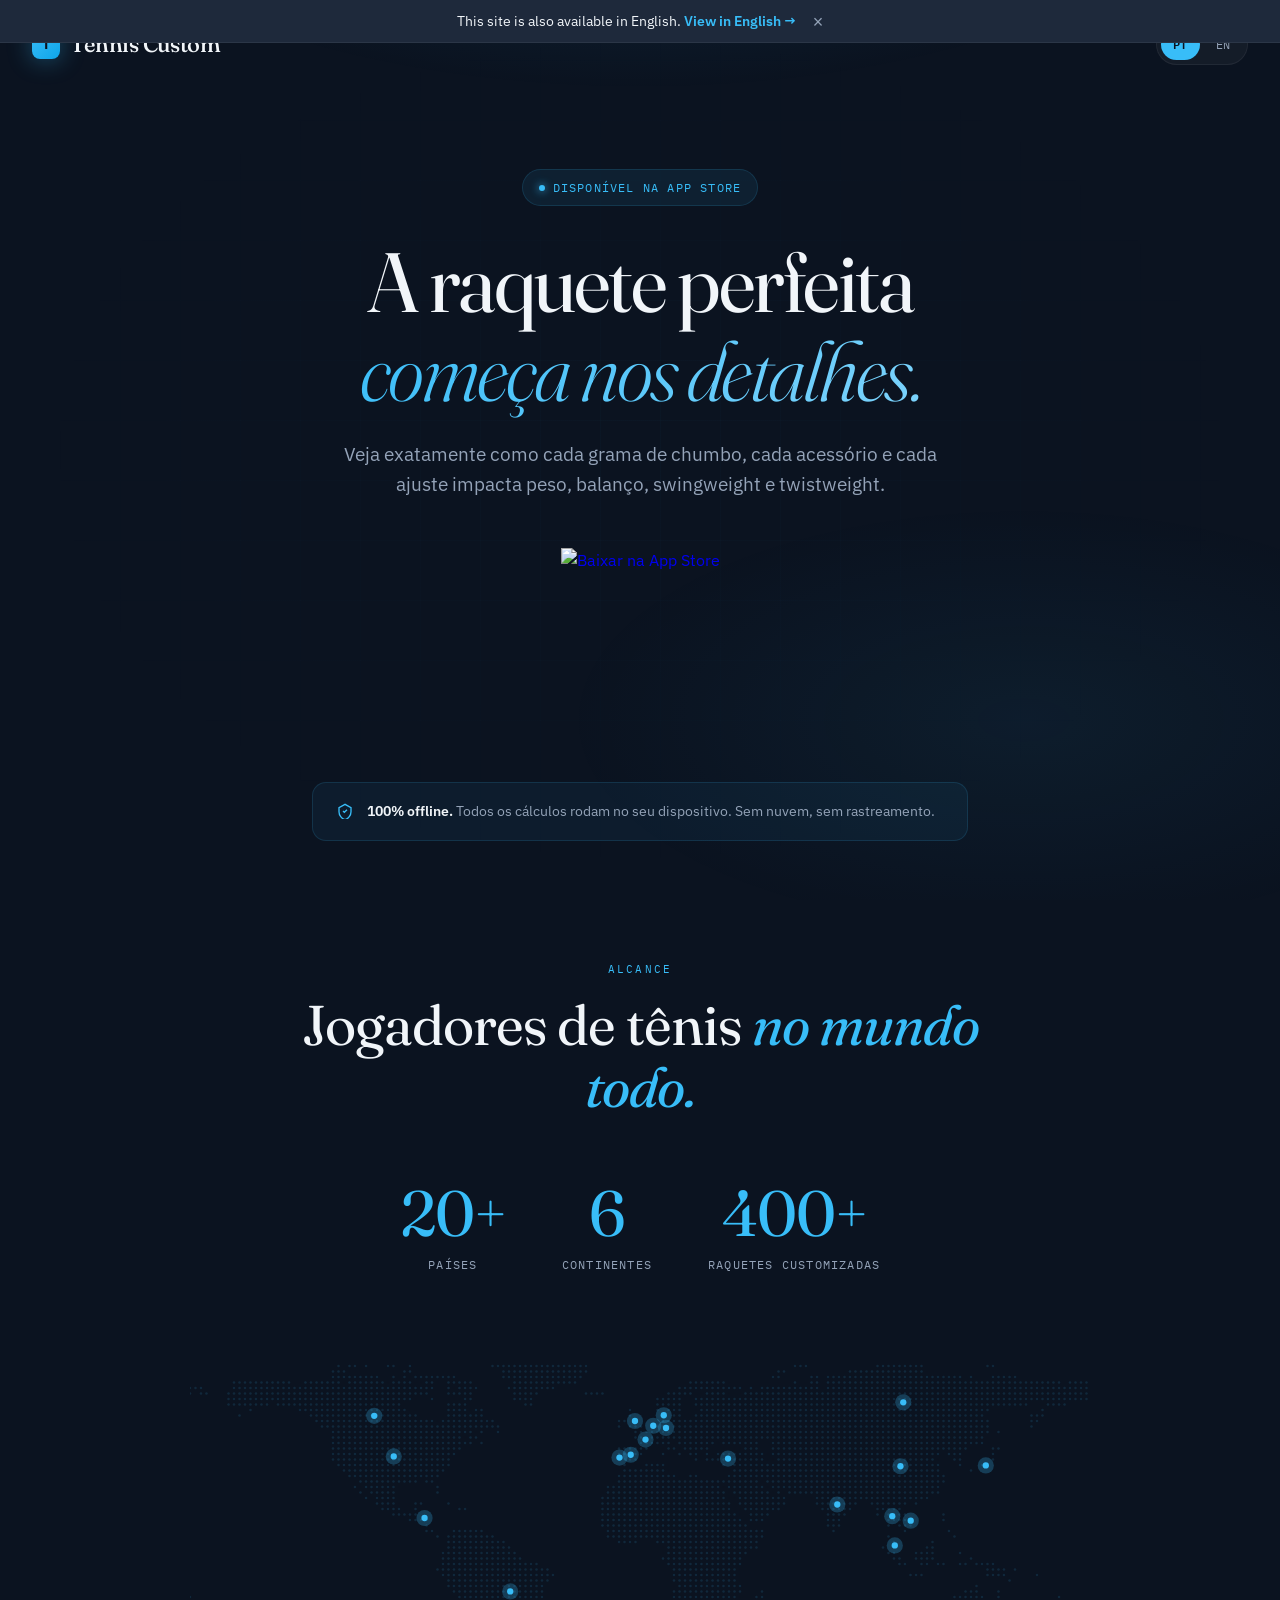
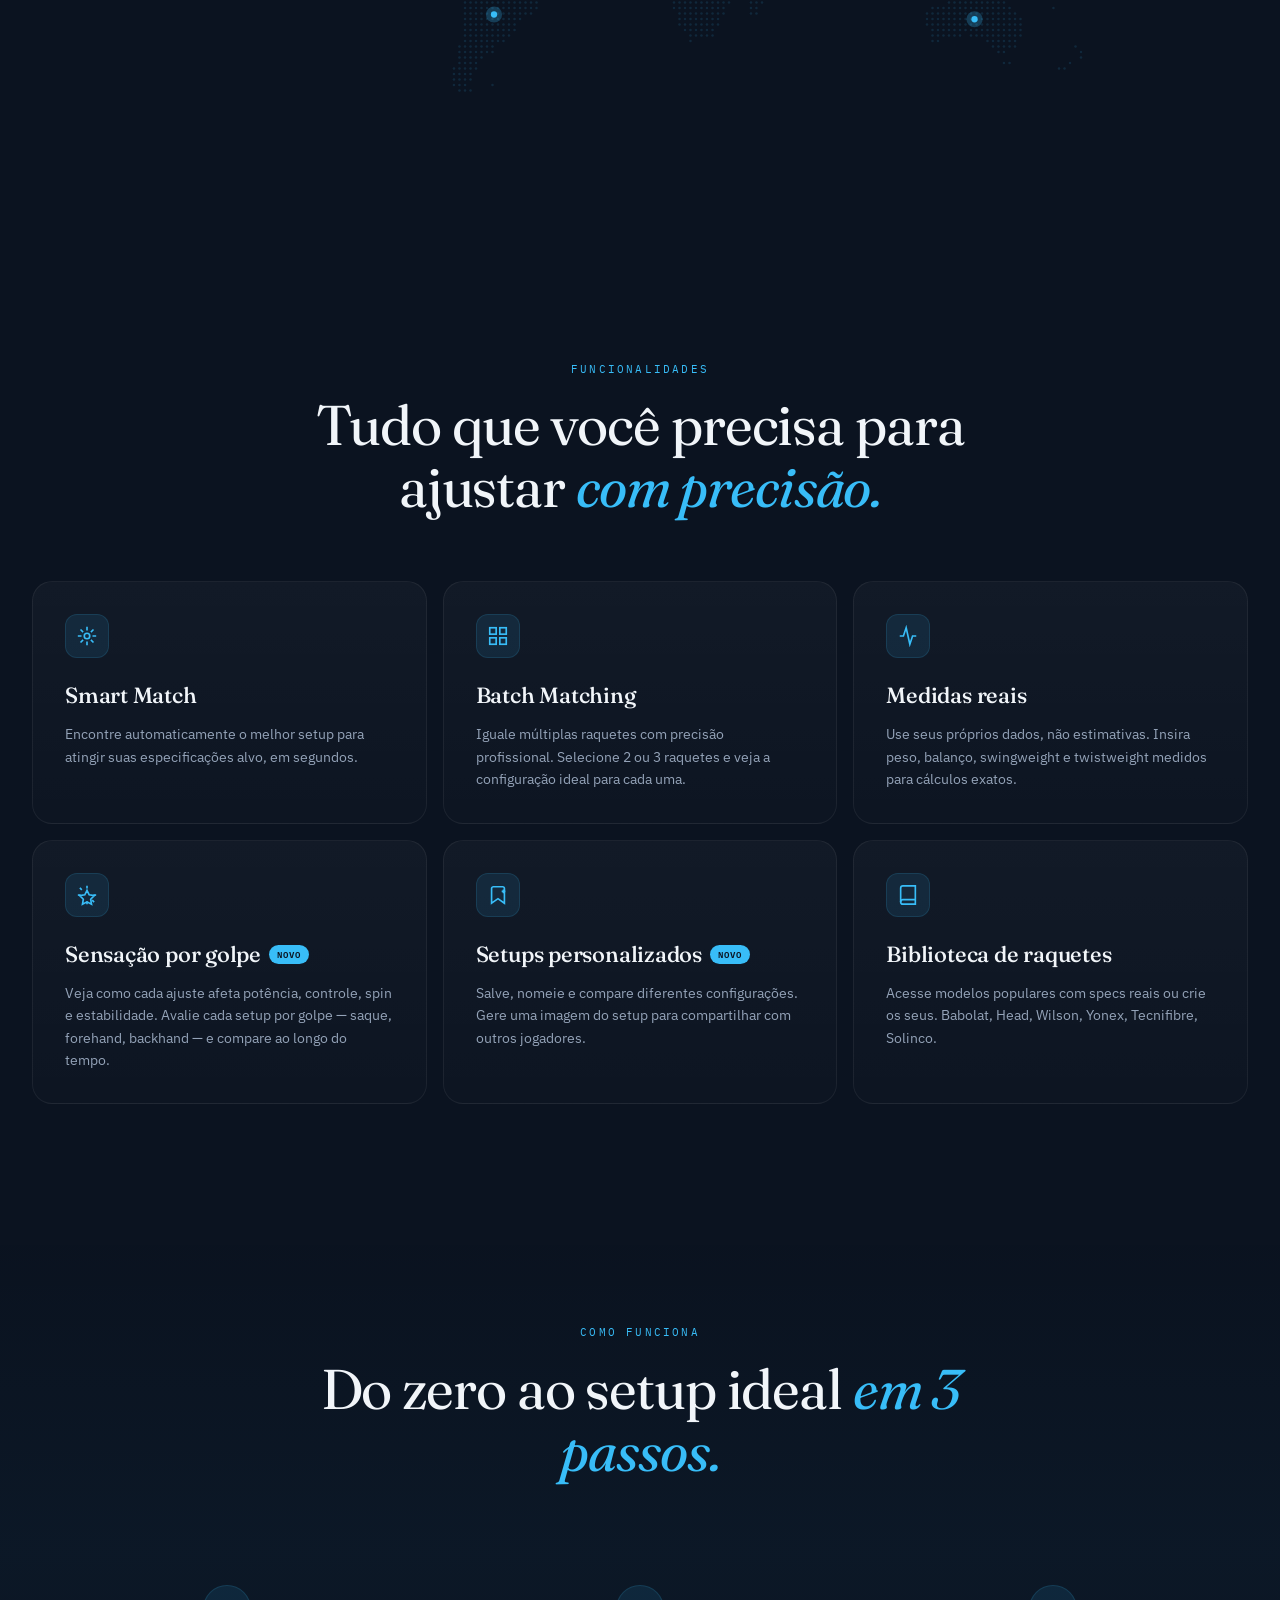
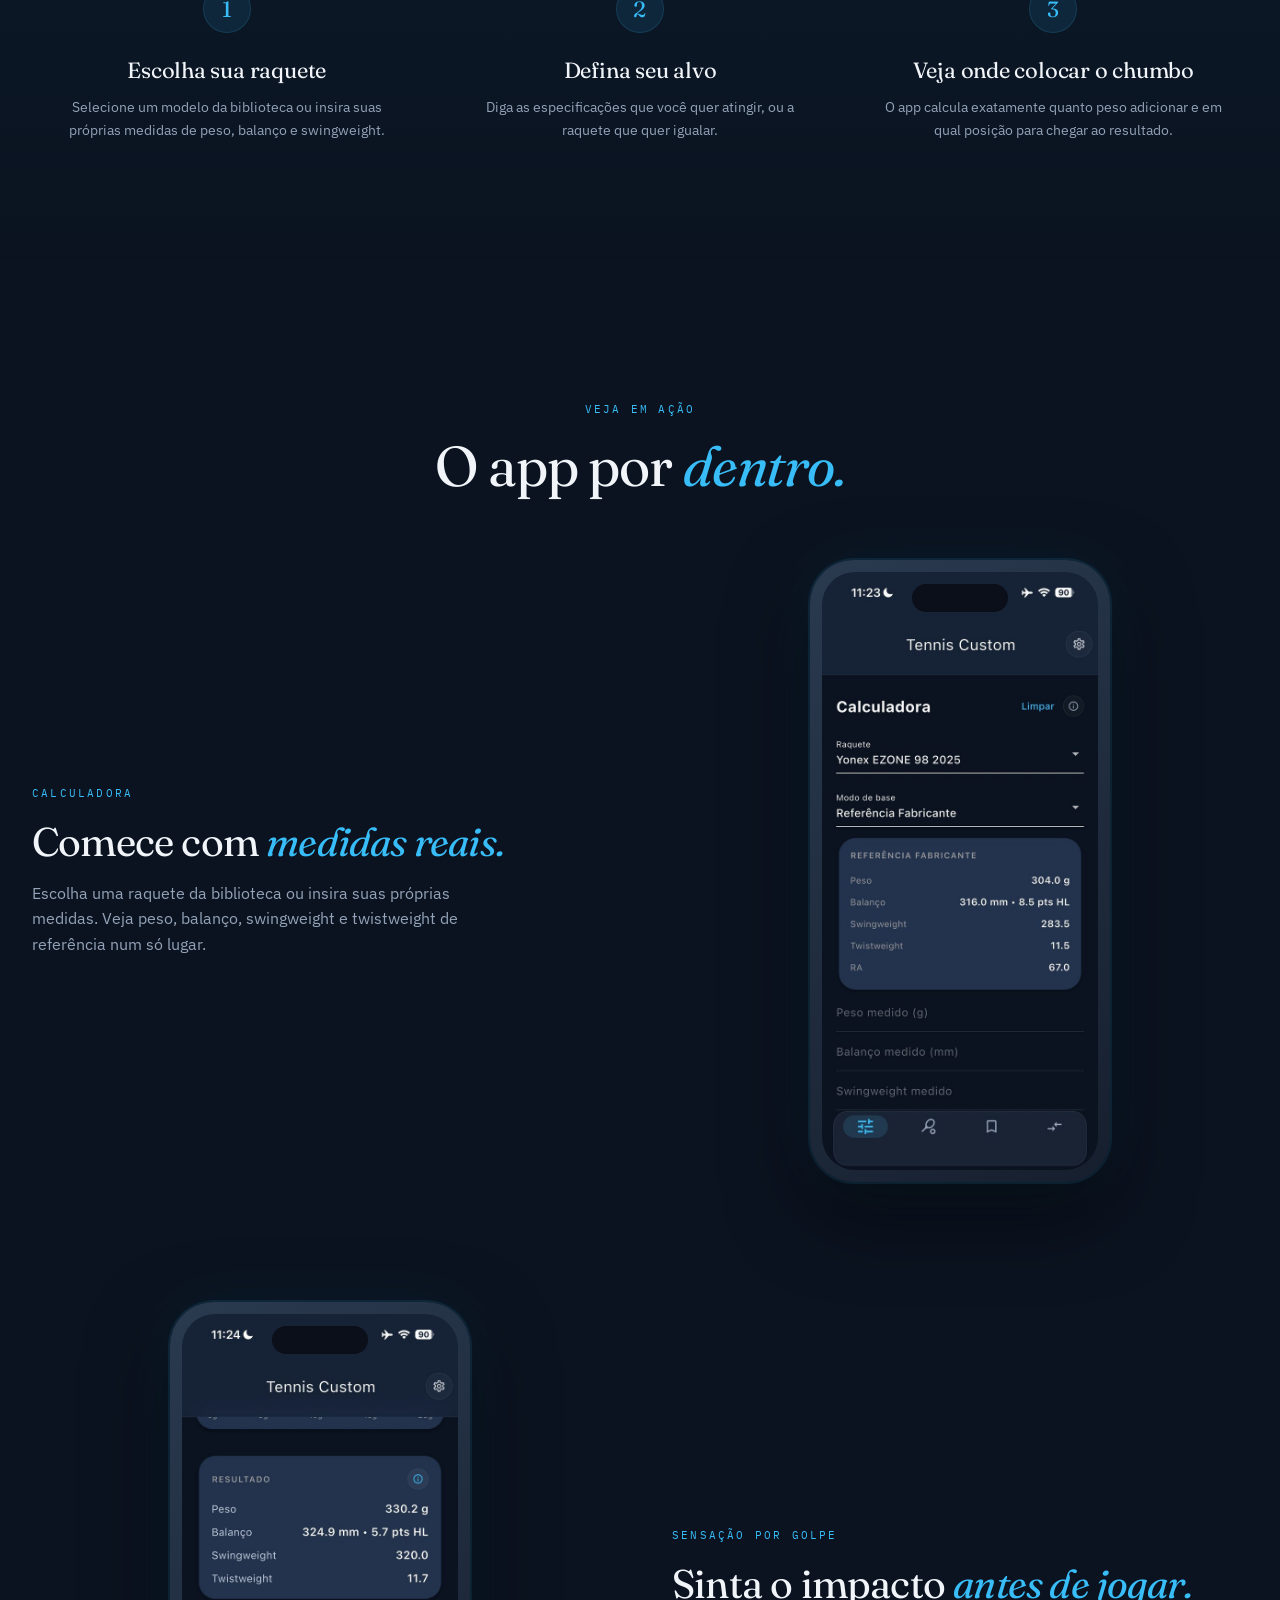
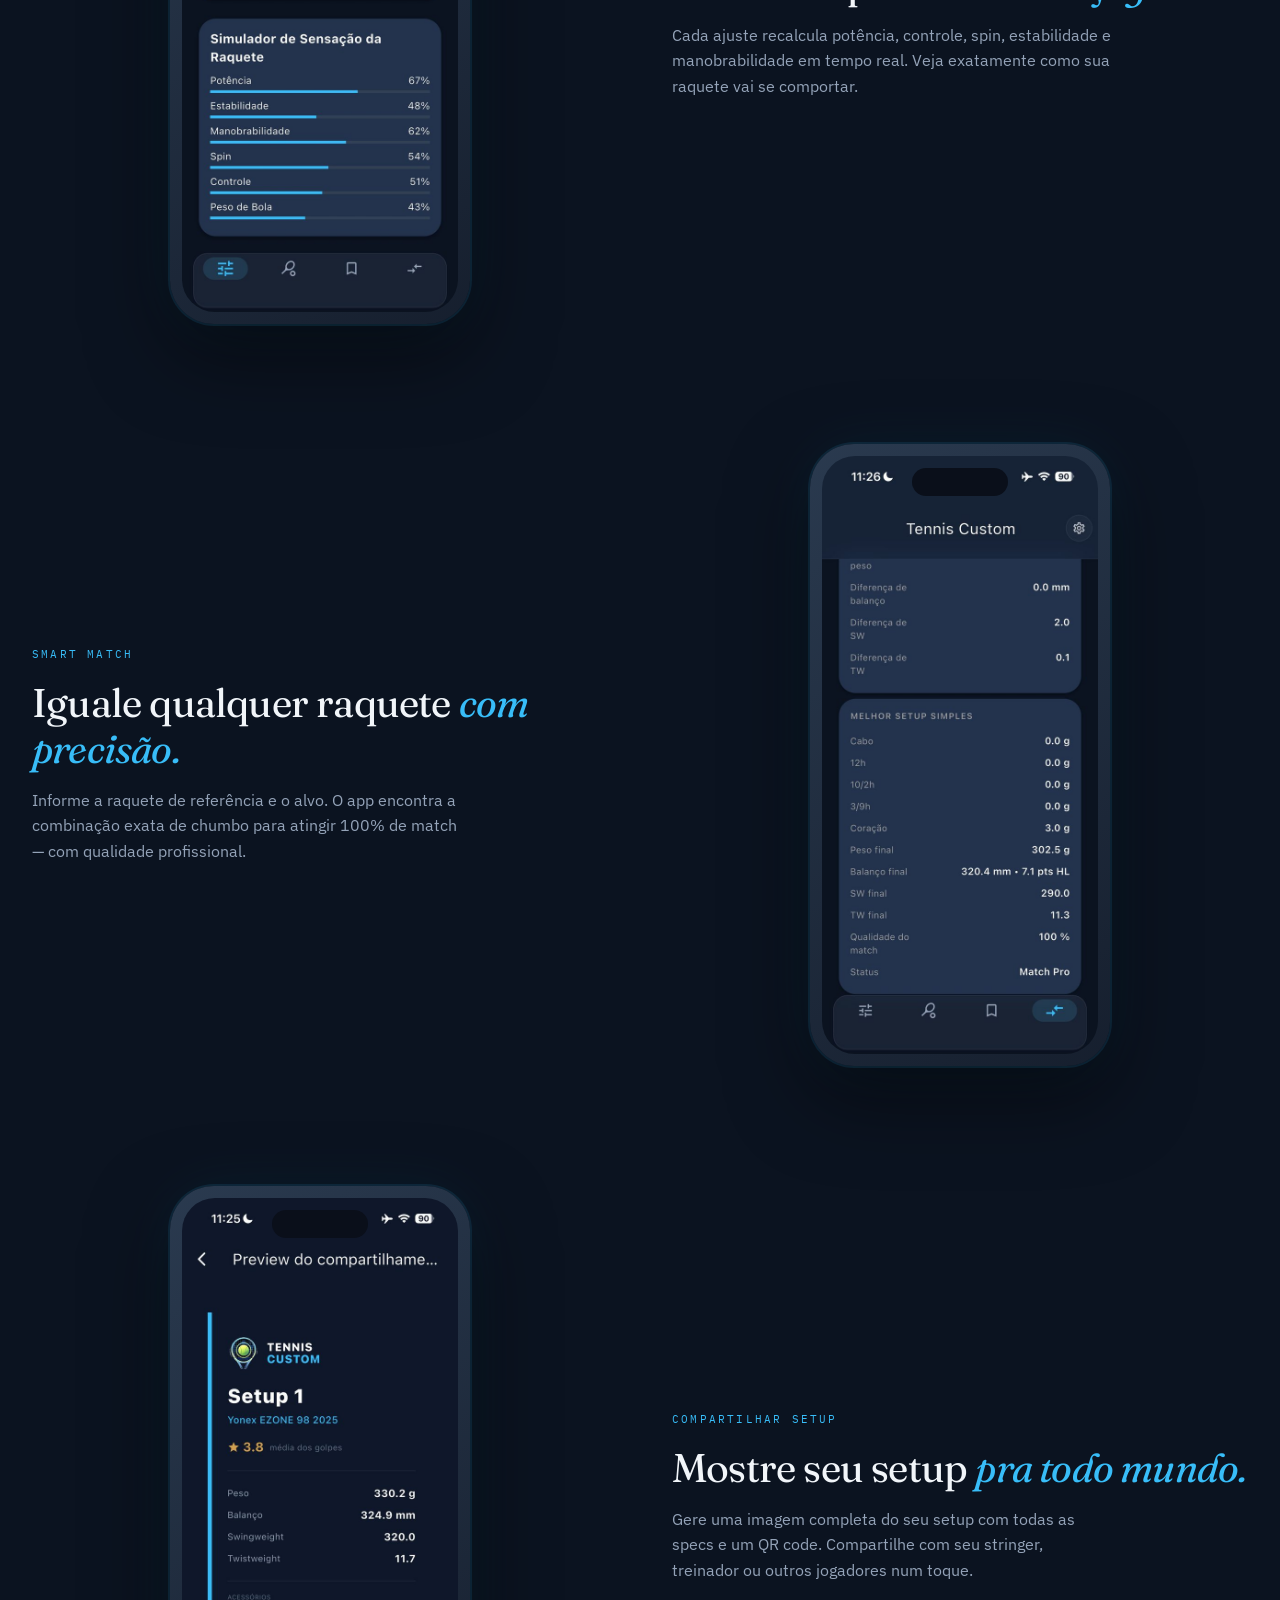
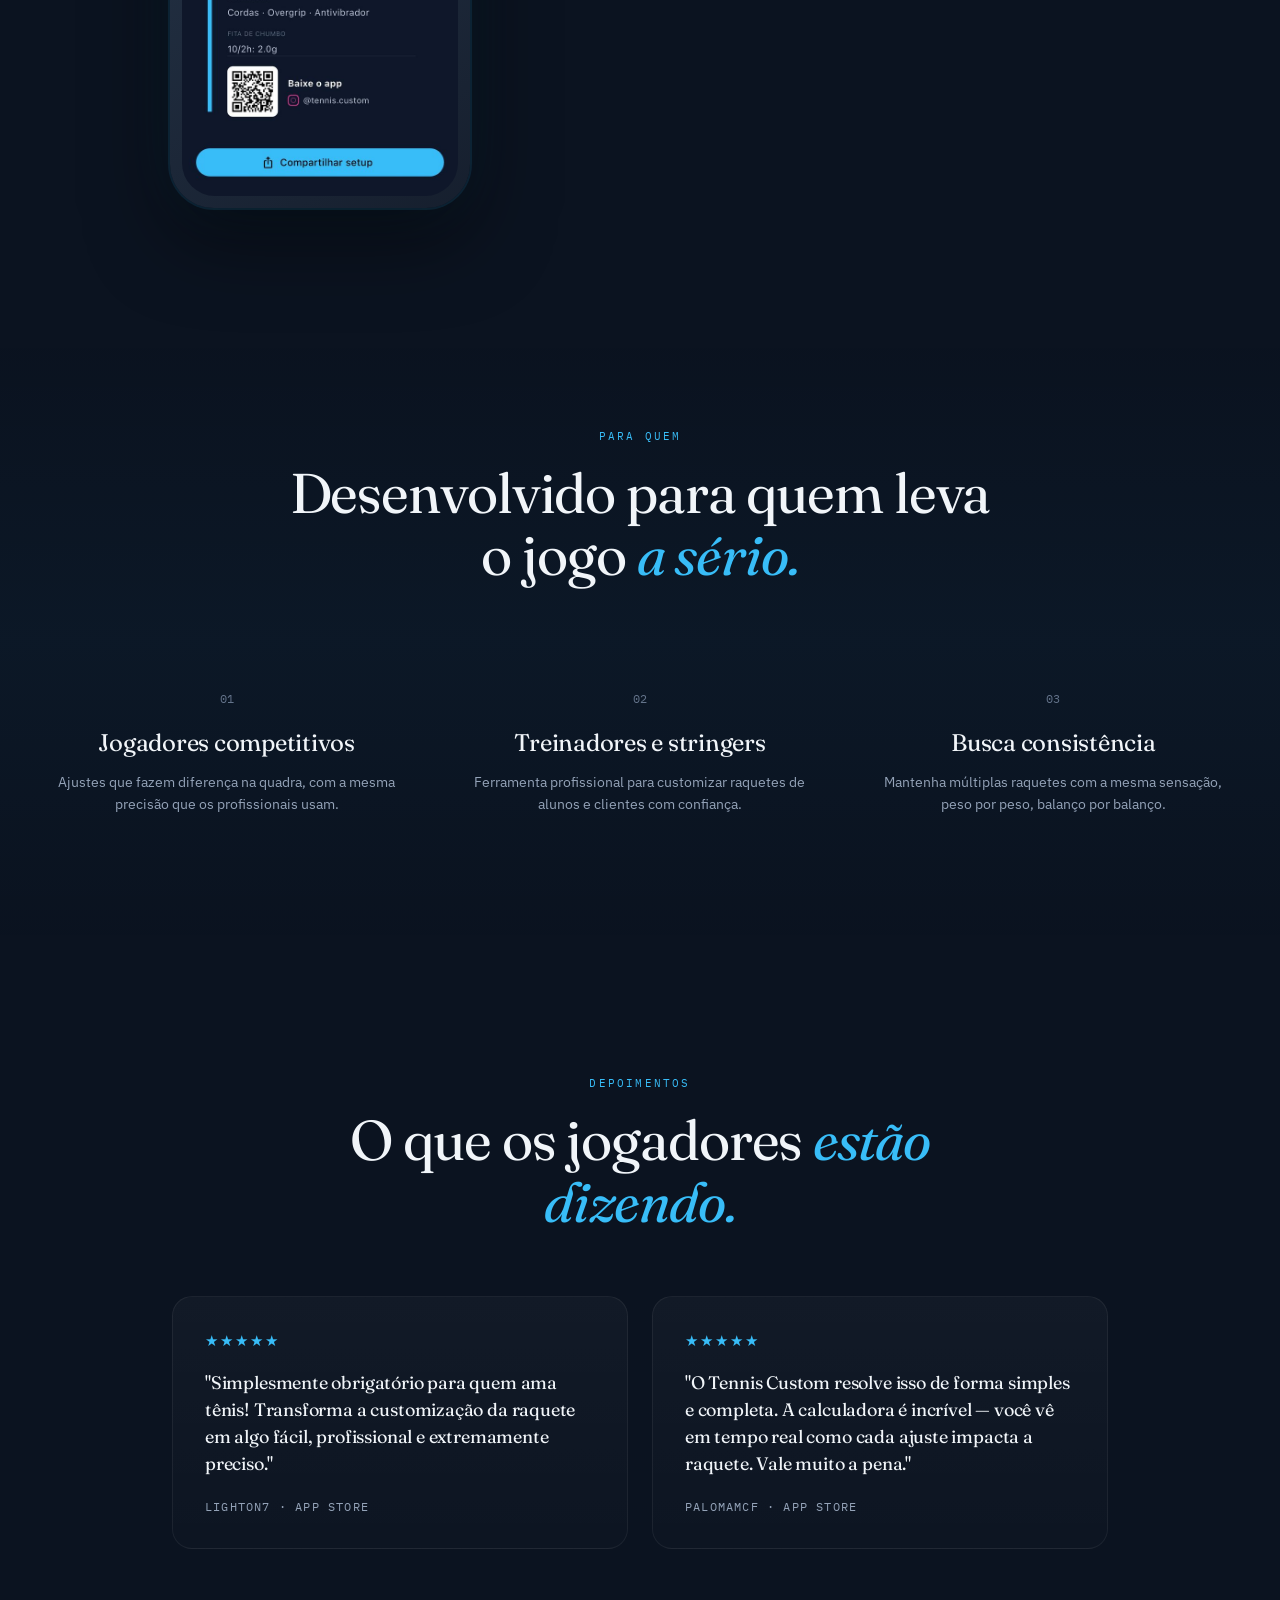
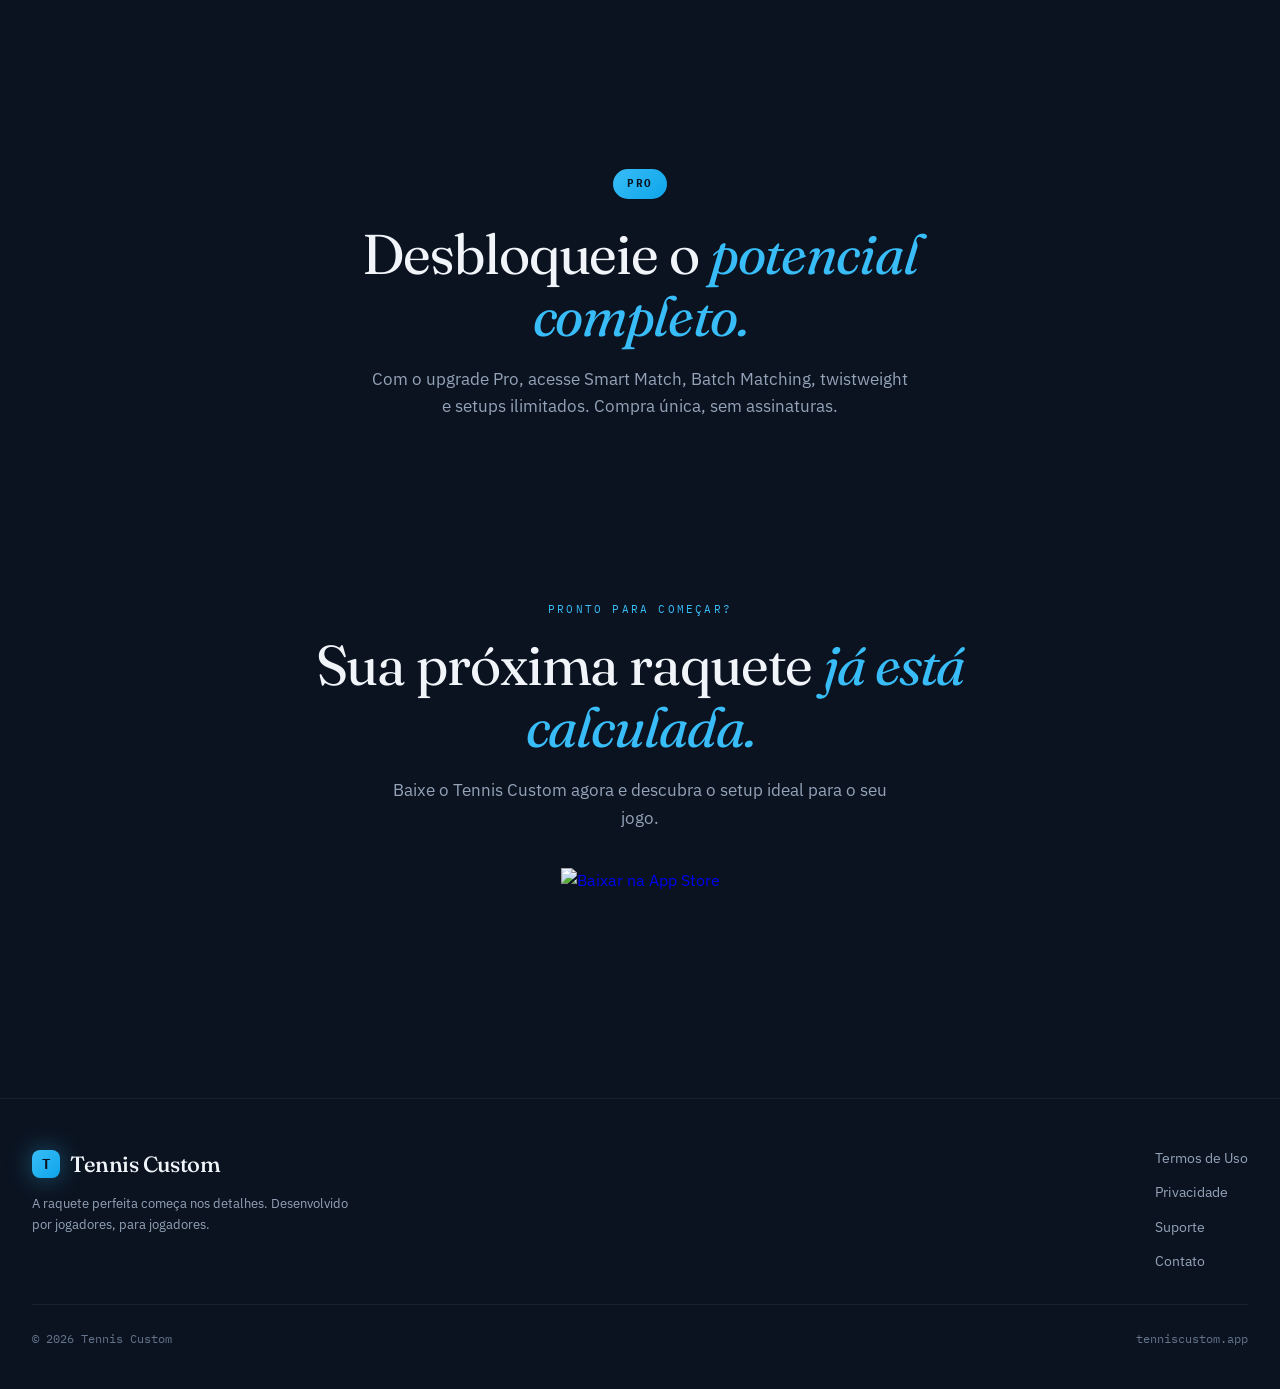
==== commit a1506197: "Add bidirectional language suggestion banner (PT/EN)" ====
--- a/index.html
+++ b/index.html
@@ -959,6 +959,26 @@
 </style>
 </head>
 <body>
+<!-- Language suggestion banner -->
+<div id="lang-banner" style="display:none;position:fixed;top:0;left:0;right:0;z-index:9999;background:#1E293B;border-bottom:1px solid rgba(255,255,255,0.06);padding:10px 16px;text-align:center;font-family:'IBM Plex Sans',sans-serif;font-size:14px;color:#F1F5F9;">
+  <span>This site is also available in English. </span>
+  <a href="./en/index.html" style="color:#38BDF8;text-decoration:none;font-weight:600;">View in English &rarr;</a>
+  <button onclick="document.getElementById('lang-banner').style.display='none';sessionStorage.setItem('langBannerDismissed','1');" aria-label="Close" style="background:none;border:none;color:#94A3B8;font-size:18px;cursor:pointer;margin-left:14px;vertical-align:middle;line-height:1;">&times;</button>
+</div>
+<script>
+  (function(){
+    try{
+      var lang = (navigator.language || navigator.userLanguage || '').toLowerCase();
+      var dismissed = sessionStorage.getItem('langBannerDismissed');
+      // mostra só se navegador NÃO for português e usuário não fechou
+      if(lang.indexOf('pt') !== 0 && !dismissed){
+        var b = document.getElementById('lang-banner');
+        if(b){ b.style.display='block'; }
+      }
+    }catch(e){}
+  })();
+</script>
+
 
 <header>
   <a href="./index.html" class="logo">
@@ -1240,5 +1260,14 @@
   </div>
 </footer>
 
+<script>
+  // Dispara evento de conversão no Meta Pixel ao clicar em "Baixar na App Store"
+  document.addEventListener('click', function(e) {
+    var badge = e.target.closest('.app-store-badge');
+    if (badge && typeof fbq === 'function') {
+      fbq('track', 'Lead', { content_name: 'App Store click' });
+    }
+  });
+</script>
 </body>
 </html>
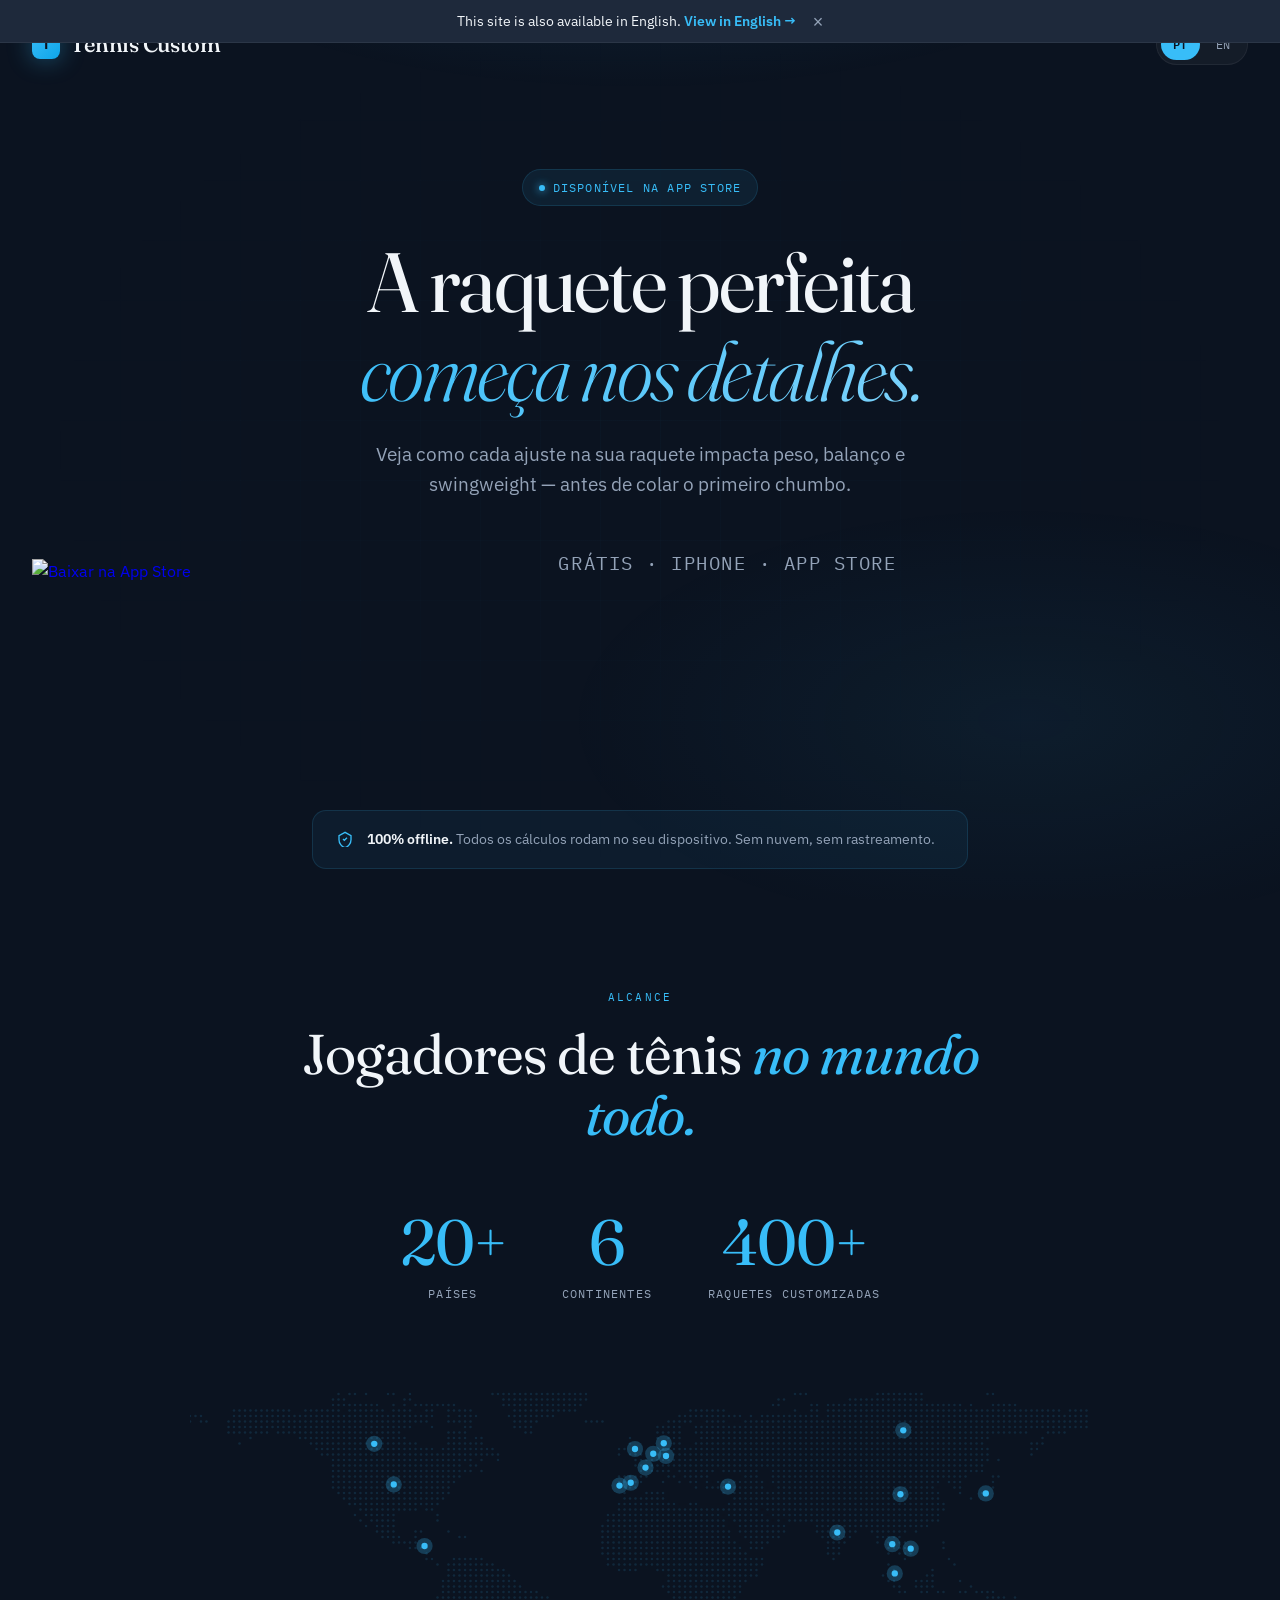
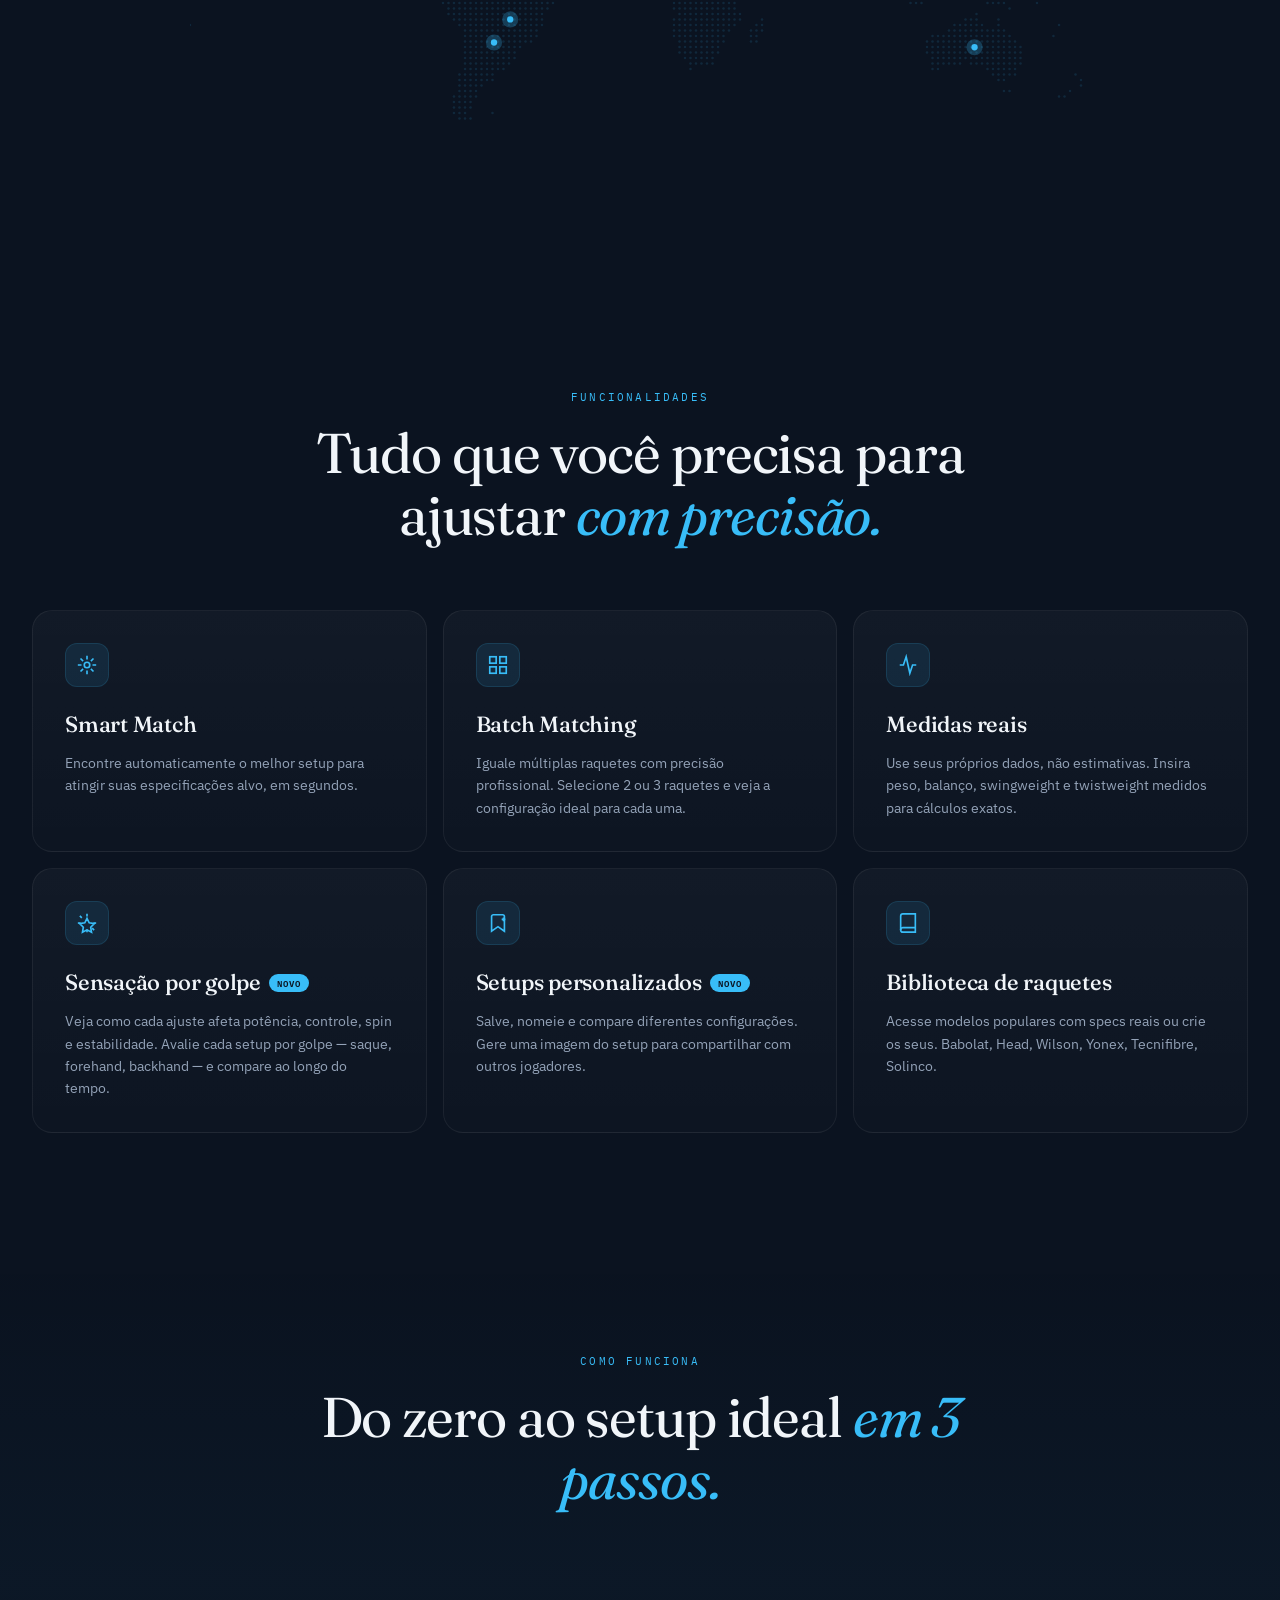
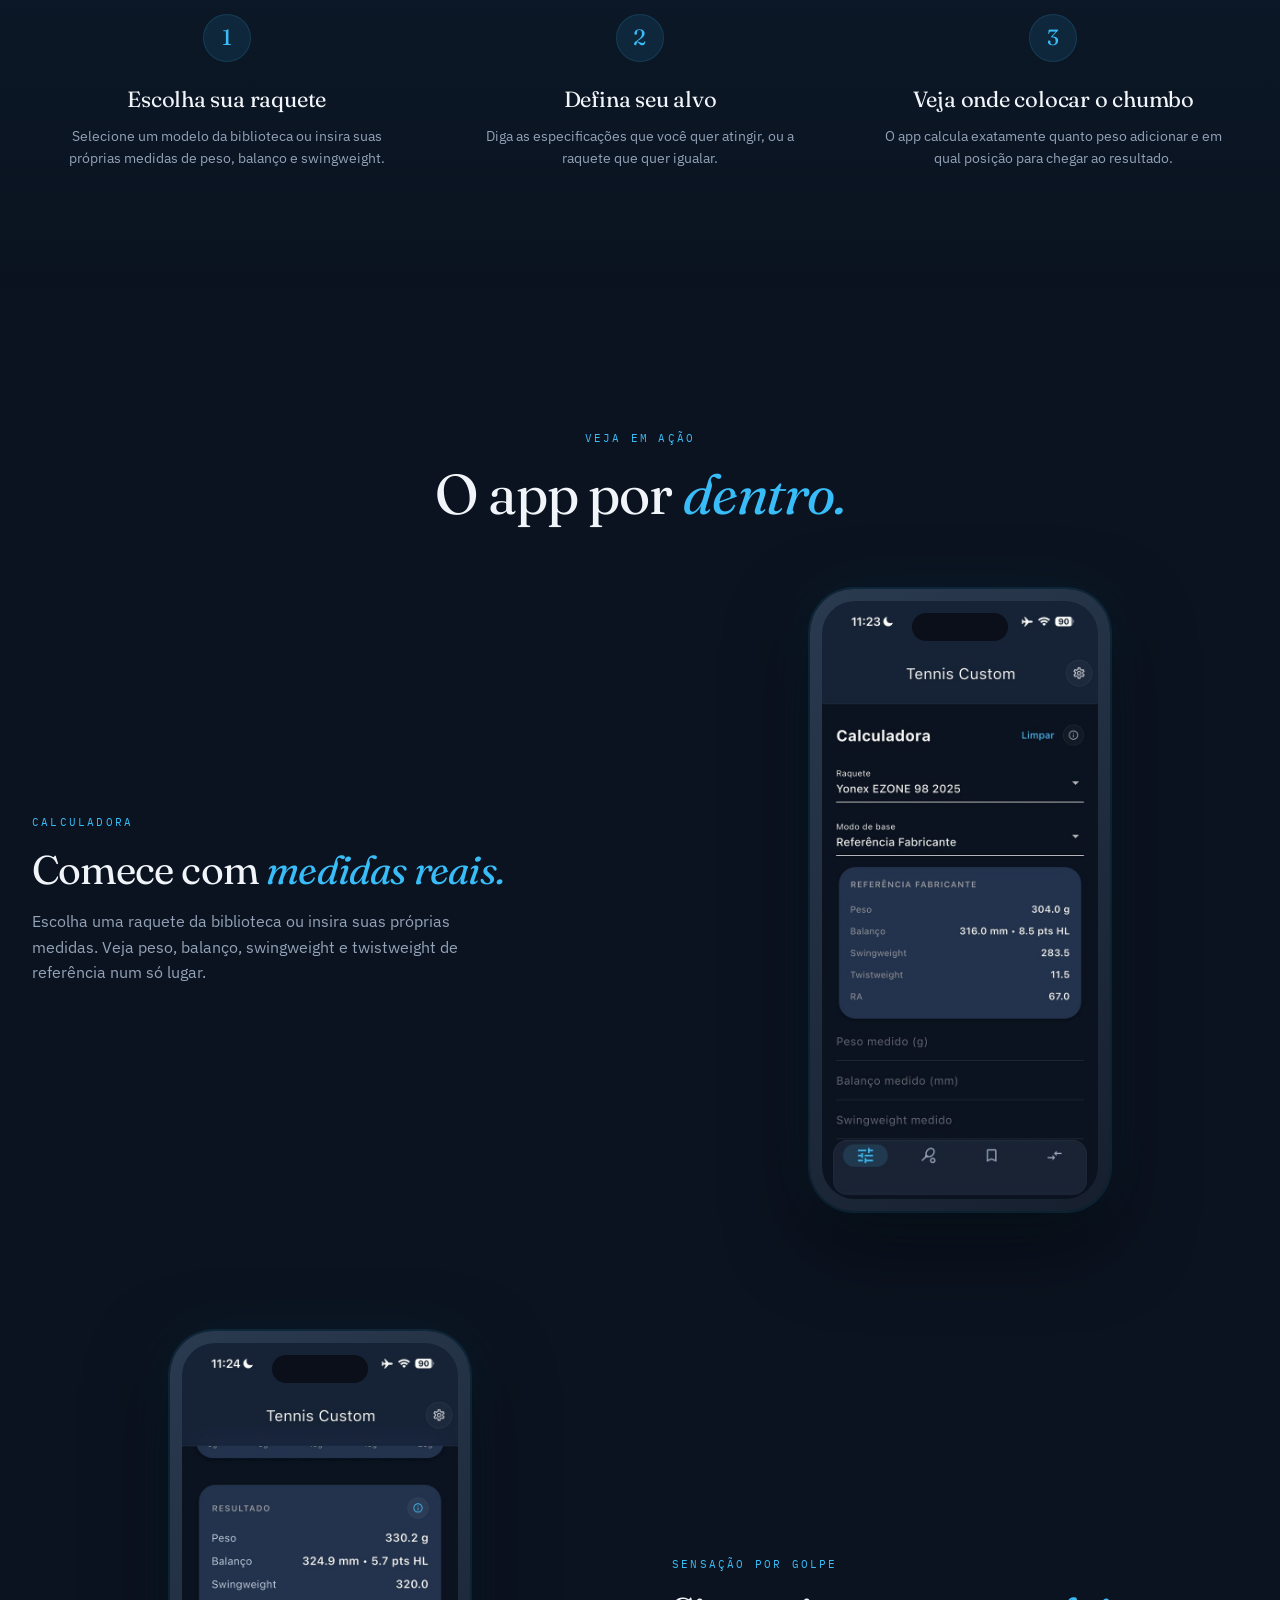
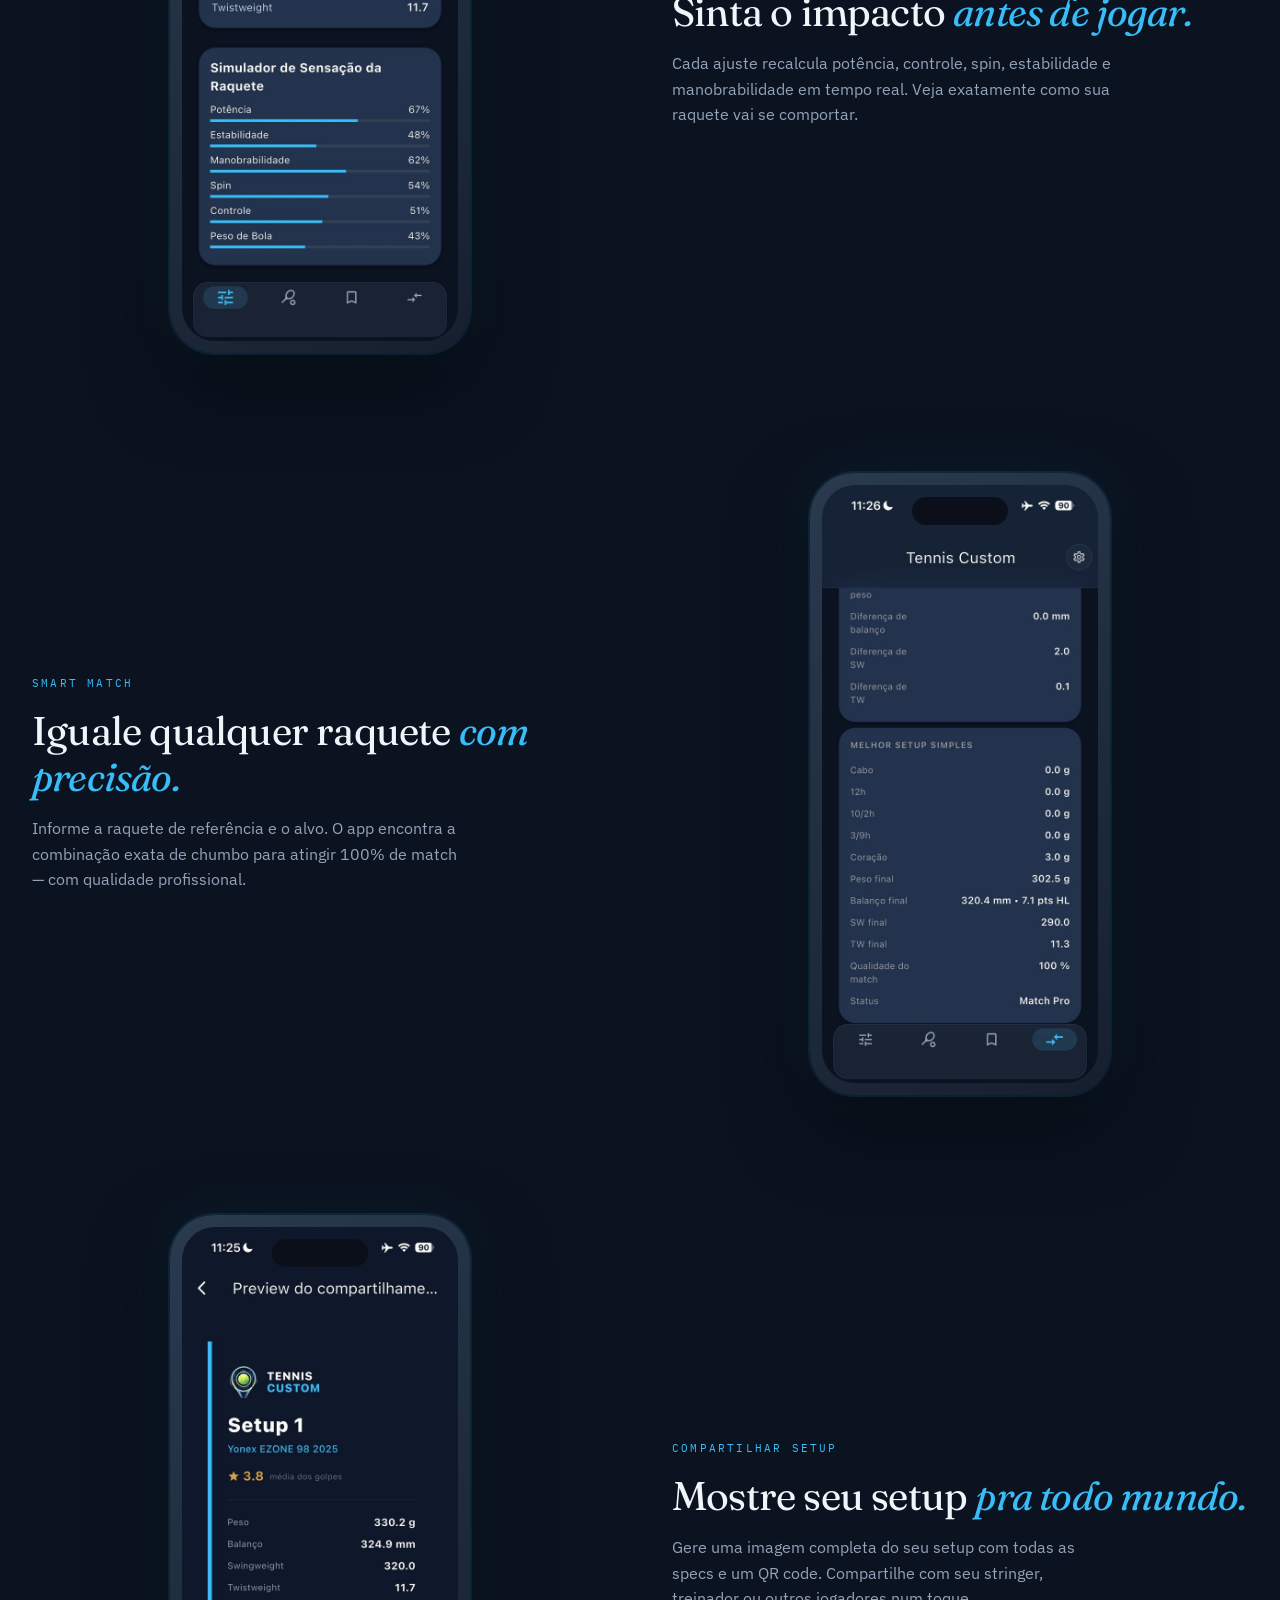
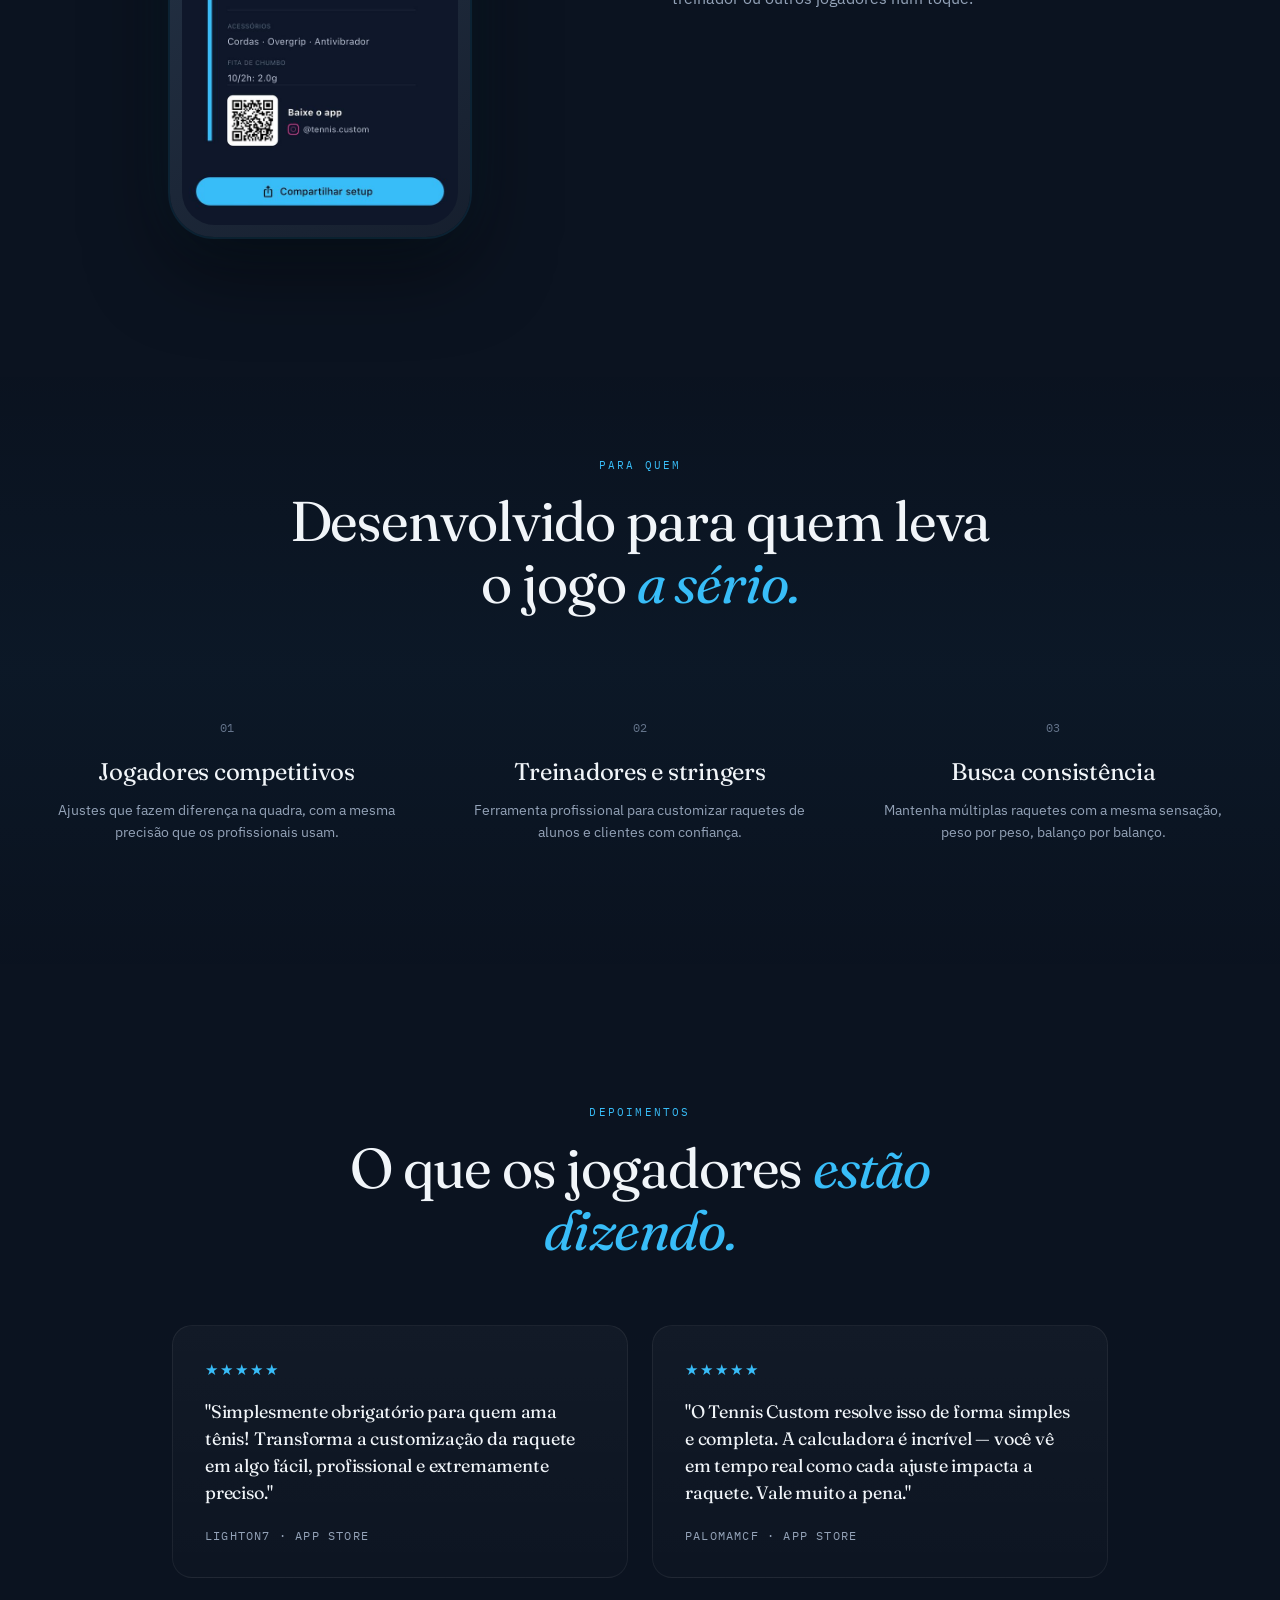
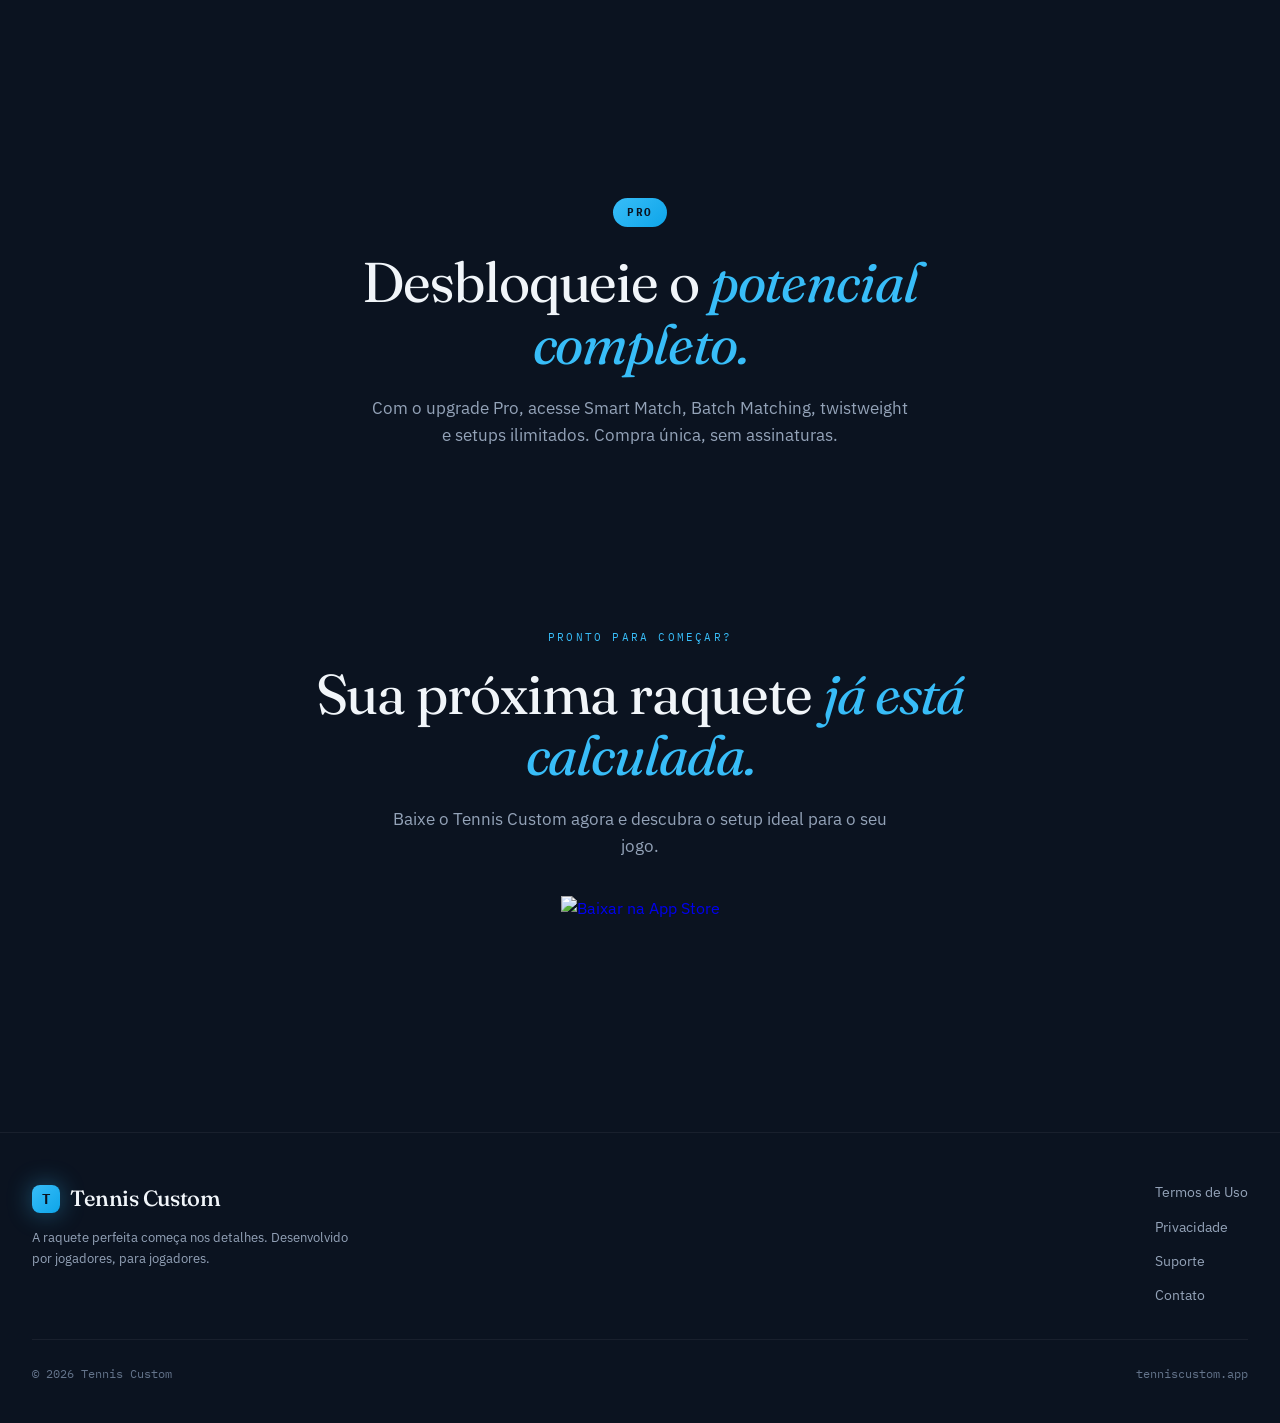
==== commit eaf4490d: "Boost App Store CTA conversion + add campaign attribution + fix simul SEO" ====
--- a/index.html
+++ b/index.html
@@ -1,6 +1,7 @@
 <!DOCTYPE html>
 <html lang="pt-BR">
 <head>
+<meta name="facebook-domain-verification" content="50o7p1eg8yxuvm836azrbsma2uilfc" />
 <!-- Meta Pixel Code -->
 <script>
 !function(f,b,e,v,n,t,s)
@@ -20,7 +21,7 @@
 <meta charset="UTF-8" />
 <meta name="viewport" content="width=device-width, initial-scale=1.0" />
 <title>Tennis Custom — A raquete perfeita começa nos detalhes</title>
-<meta name="description" content="Calcule peso, balanço, swingweight e twistweight da sua raquete de tênis com precisão real. Smart Match, Batch Matching e simulador de sensação." />
+<meta name="description" content="Calcule peso, balanço, swingweight e twistweight da sua raquete de tênis com precisão real. Smart Match, Batch Matching e sensação por golpe." />
 <meta name="theme-color" content="#0B1320" />
 <link rel="canonical" href="https://tenniscustom.app/" />
 <link rel="icon" type="image/svg+xml" href="./favicon.svg" />
@@ -267,6 +268,16 @@
     animation: fadeInUp 0.8s ease 0.3s backwards;
   }
 
+  .cta-microcopy {
+    font-family: 'IBM Plex Mono', monospace;
+    font-size: 12px;
+    letter-spacing: 0.08em;
+    text-transform: uppercase;
+    color: var(--text-dim);
+    margin-top: 14px;
+    margin-bottom: 0;
+  }
+
   .cta-row {
     display: flex;
     gap: 16px;
@@ -326,7 +337,7 @@
   }
 
   .app-store-badge img {
-    height: 50px;
+    height: 56px;
     display: block;
   }
 
@@ -950,6 +961,11 @@
     .showcase-row .showcase-phone, .showcase-row.reverse .showcase-phone { order: 1; }
     .showcase-text p { margin-left: auto; margin-right: auto; }
     .phone-frame { width: 260px; }
+    .app-store-badge img { height: 64px; }
+    .app-store-badge {
+      filter: drop-shadow(0 8px 28px rgba(56, 189, 248, 0.35));
+    }
+    .spec-strip { margin-top: 32px; }
   }
 
   @media (max-width: 480px) {
@@ -995,11 +1011,12 @@
   <section class="hero">
     <div class="eyebrow">Disponível na App Store</div>
     <h1>A raquete perfeita<br><em>começa nos detalhes.</em></h1>
-    <p>Veja exatamente como cada grama de chumbo, cada acessório e cada ajuste impacta peso, balanço, swingweight e twistweight.</p>
+    <p>Veja como cada ajuste na sua raquete impacta peso, balanço e swingweight — antes de colar o primeiro chumbo.</p>
     <div class="cta-row cta-row-single">
-      <a href="https://apps.apple.com/app/id6761192994" target="_blank" rel="noopener" class="app-store-badge" aria-label="Baixar na App Store">
+      <a href="https://apps.apple.com/app/apple-store/id6761192994?pt=128635517&ct=meta_wimbledon_appstore&mt=8" target="_blank" rel="noopener" class="app-store-badge" aria-label="Baixar na App Store">
         <img src="https://developer.apple.com/app-store/marketing/guidelines/images/badge-download-on-the-app-store.svg" alt="Baixar na App Store" />
       </a>
+      <p class="cta-microcopy">Grátis · iPhone · App Store</p>
     </div>
   </section>
 
@@ -1142,7 +1159,7 @@
       </div>
       <div class="showcase-phone">
         <div class="phone-frame">
-          <div class="phone-screen"><img src="./screens/feel-pt.jpg" alt="Simulador de sensação do Tennis Custom" loading="lazy" /></div>
+          <div class="phone-screen"><img src="./screens/feel-pt.jpg" alt="Sensação por golpe no Tennis Custom" loading="lazy" /></div>
         </div>
       </div>
     </div>
@@ -1231,7 +1248,7 @@
     <h2>Sua próxima raquete <em>já está calculada.</em></h2>
     <p>Baixe o Tennis Custom agora e descubra o setup ideal para o seu jogo.</p>
     <div class="cta-row cta-row-single">
-      <a href="https://apps.apple.com/app/id6761192994" target="_blank" rel="noopener" class="app-store-badge" aria-label="Baixar na App Store">
+      <a href="https://apps.apple.com/app/apple-store/id6761192994?pt=128635517&ct=meta_wimbledon_appstore&mt=8" target="_blank" rel="noopener" class="app-store-badge" aria-label="Baixar na App Store">
         <img src="https://developer.apple.com/app-store/marketing/guidelines/images/badge-download-on-the-app-store.svg" alt="Baixar na App Store" />
       </a>
     </div>
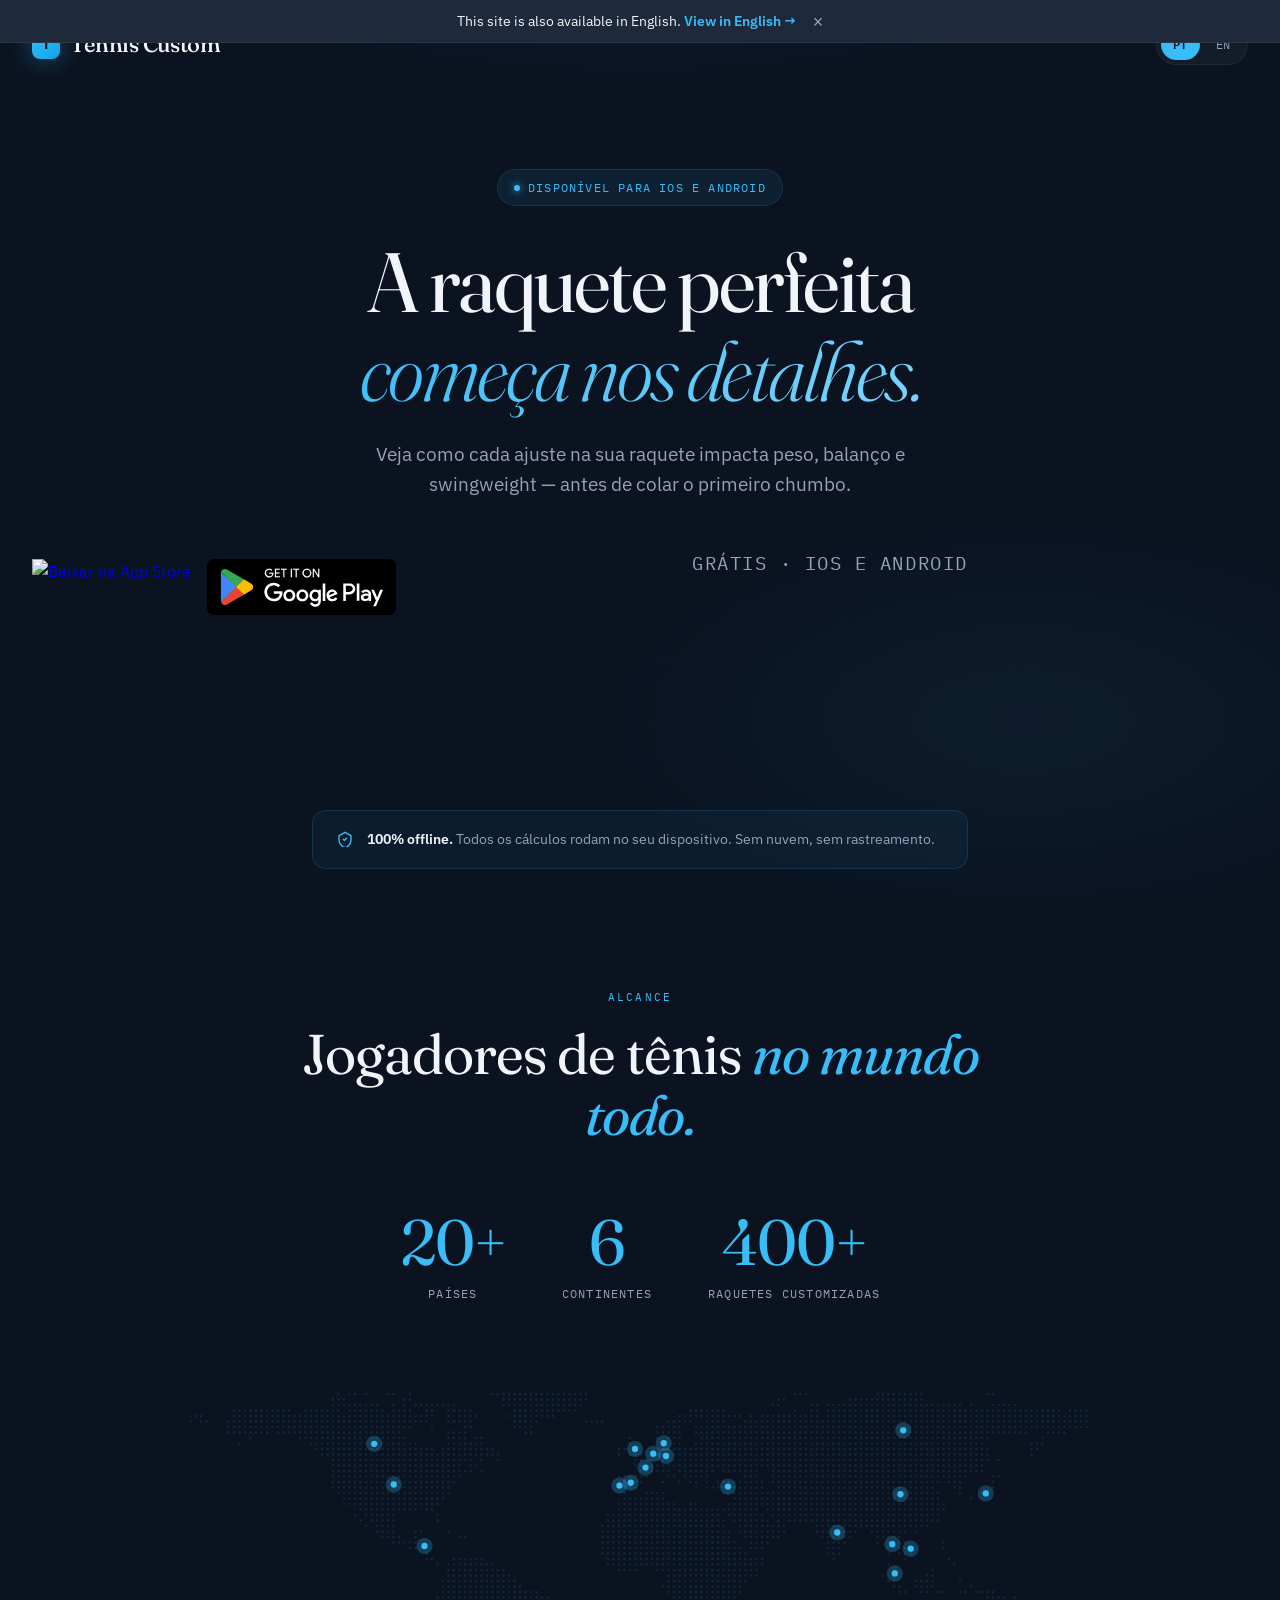
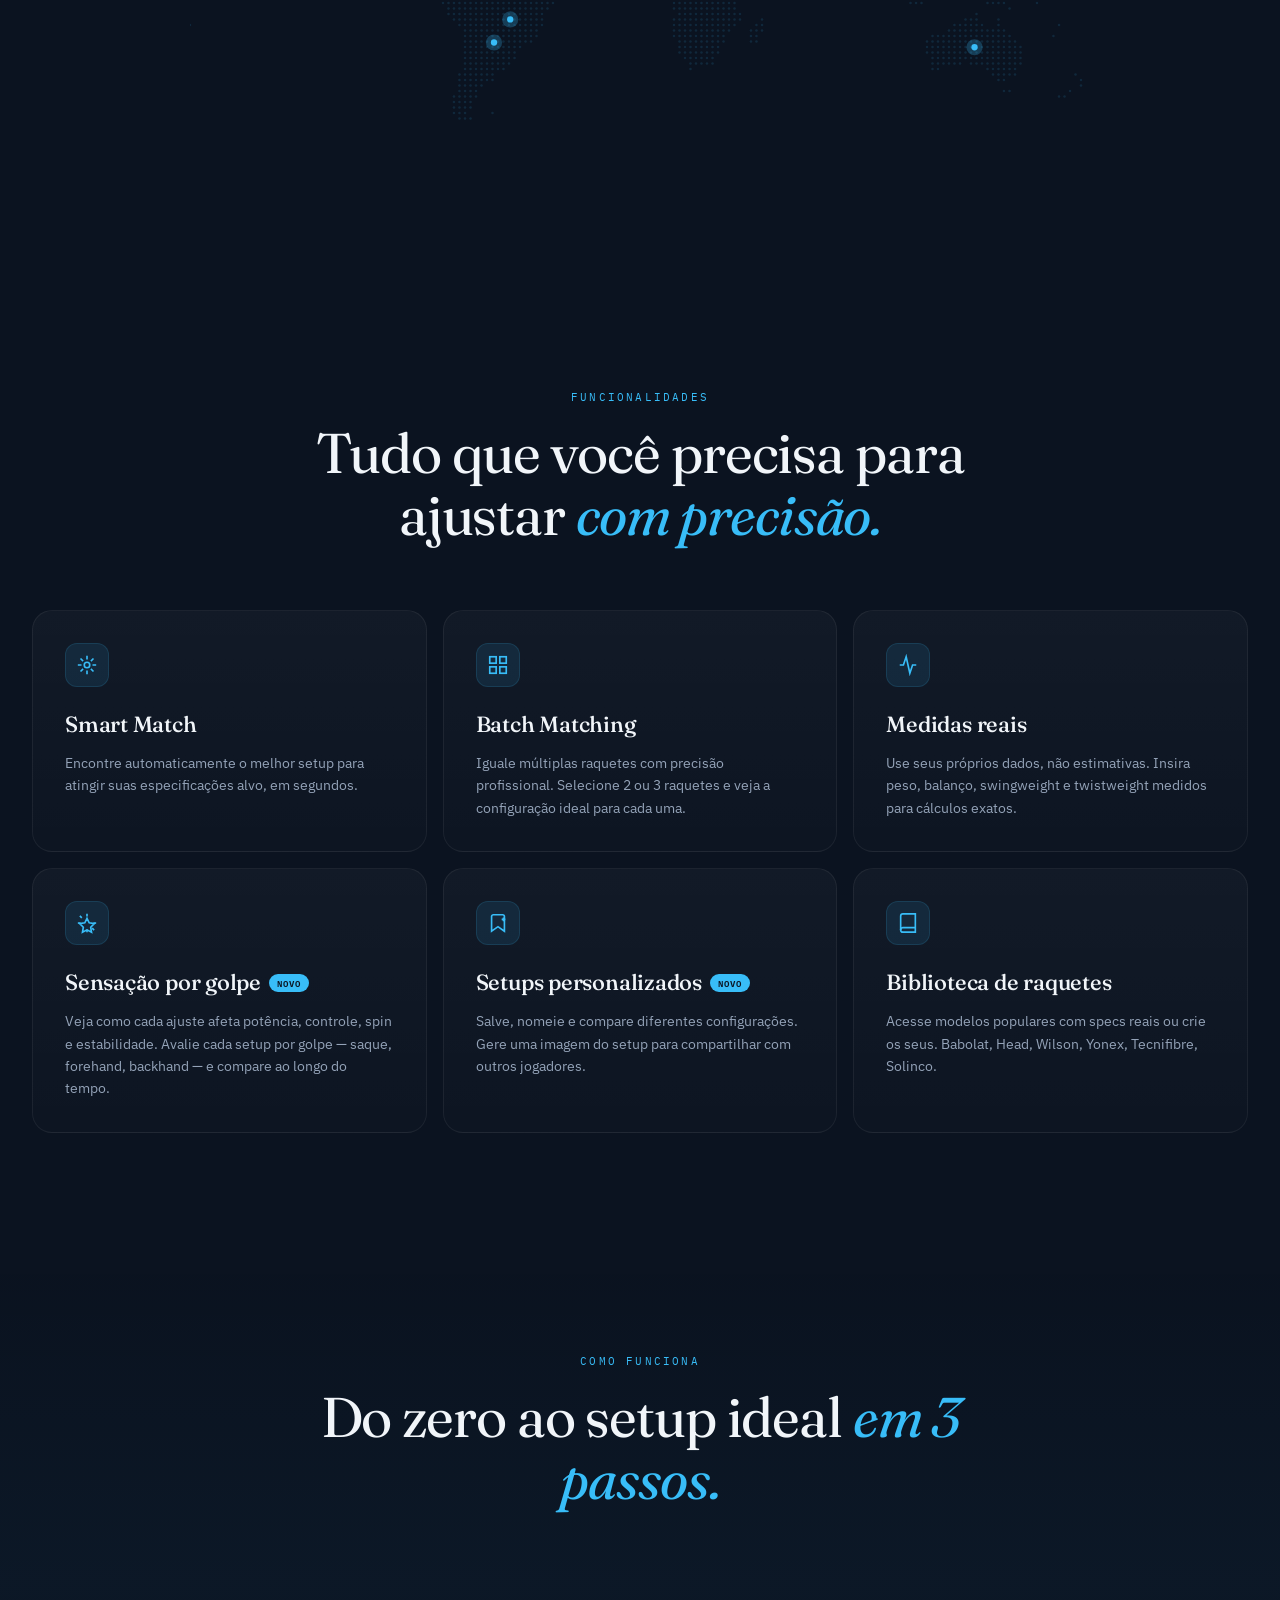
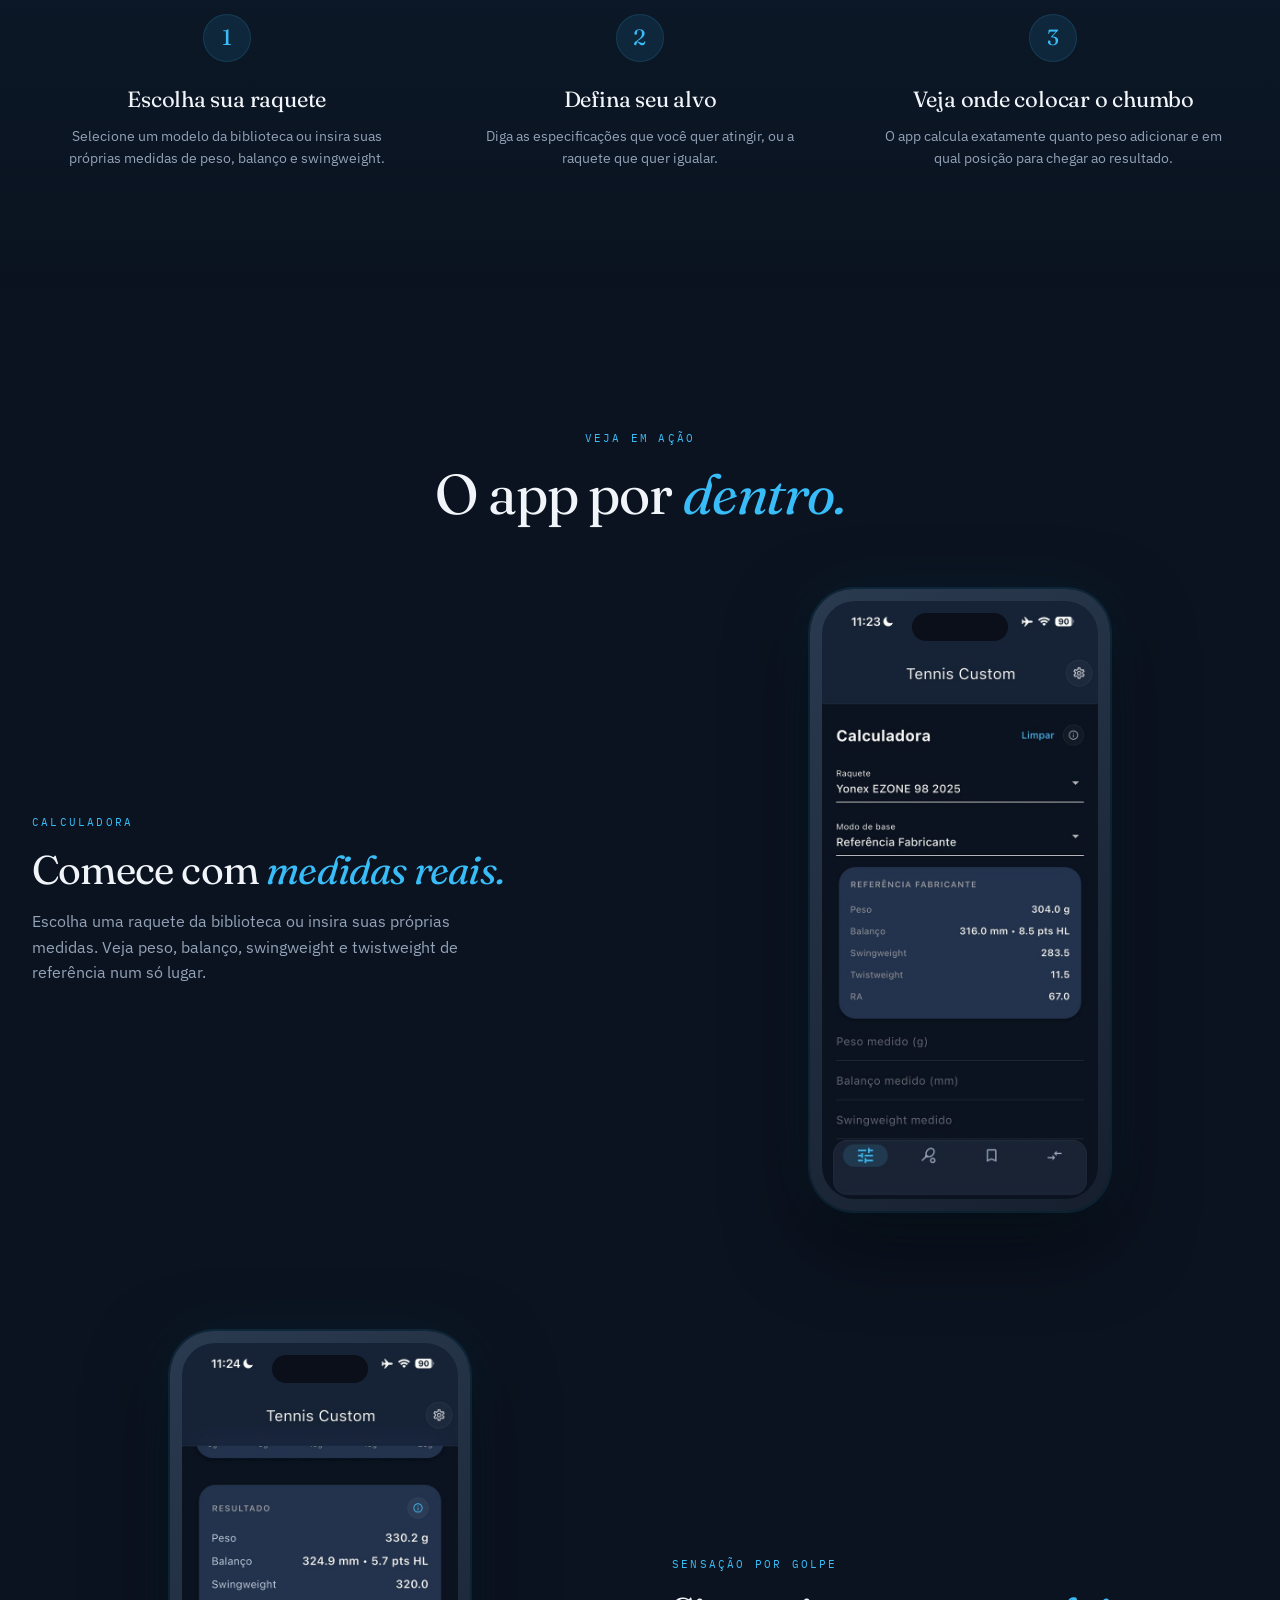
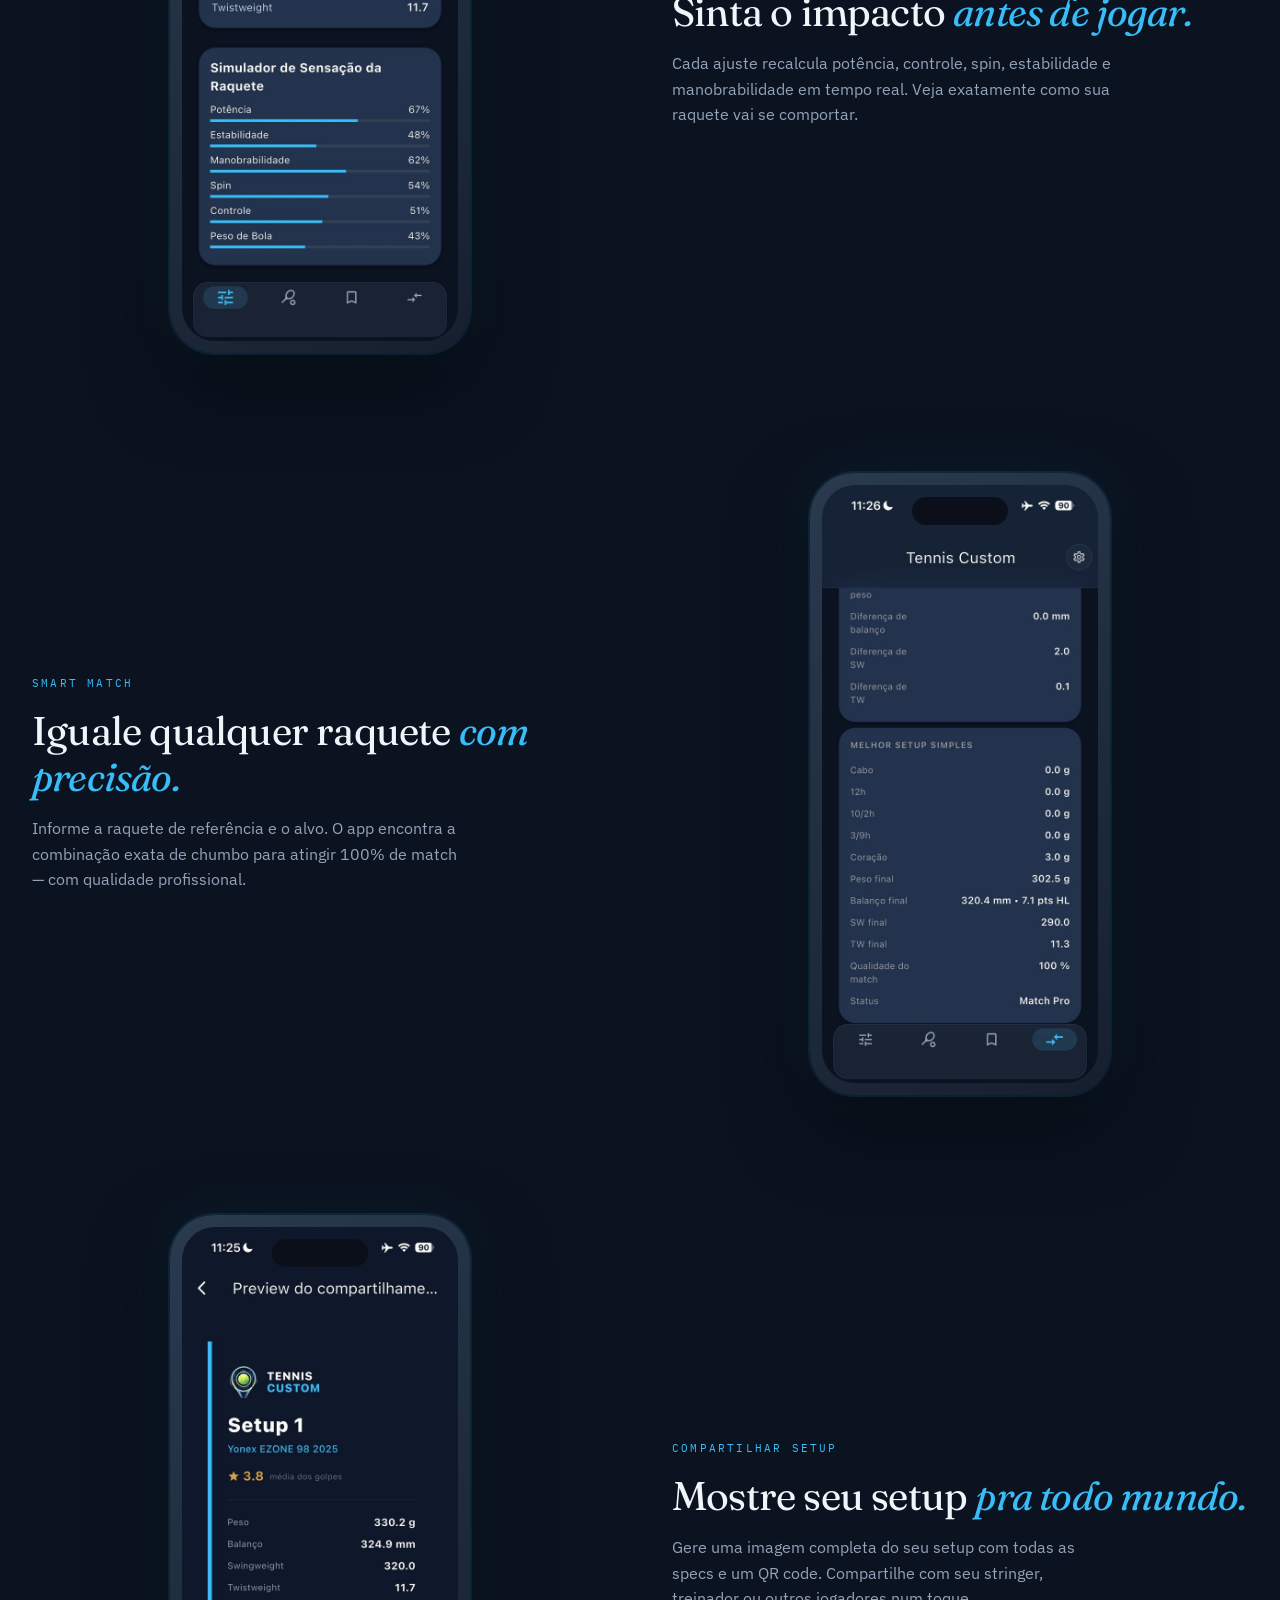
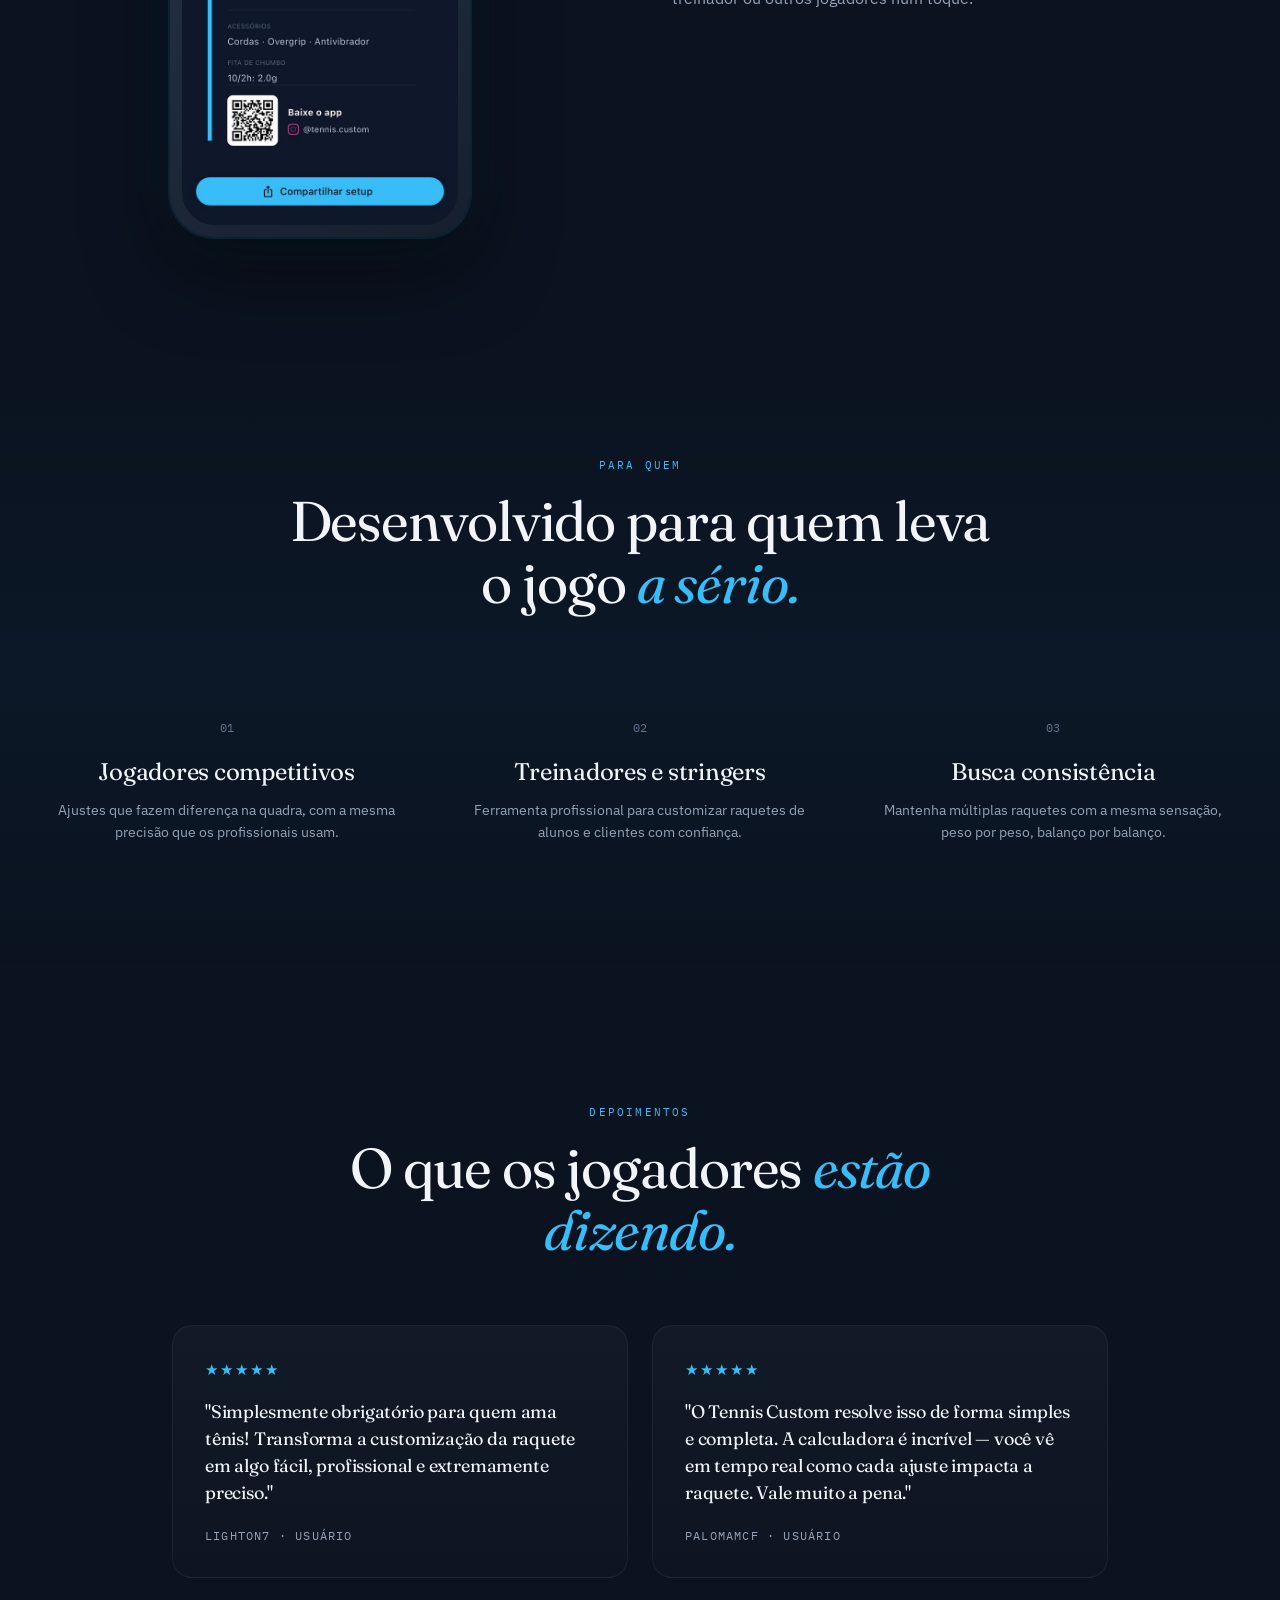
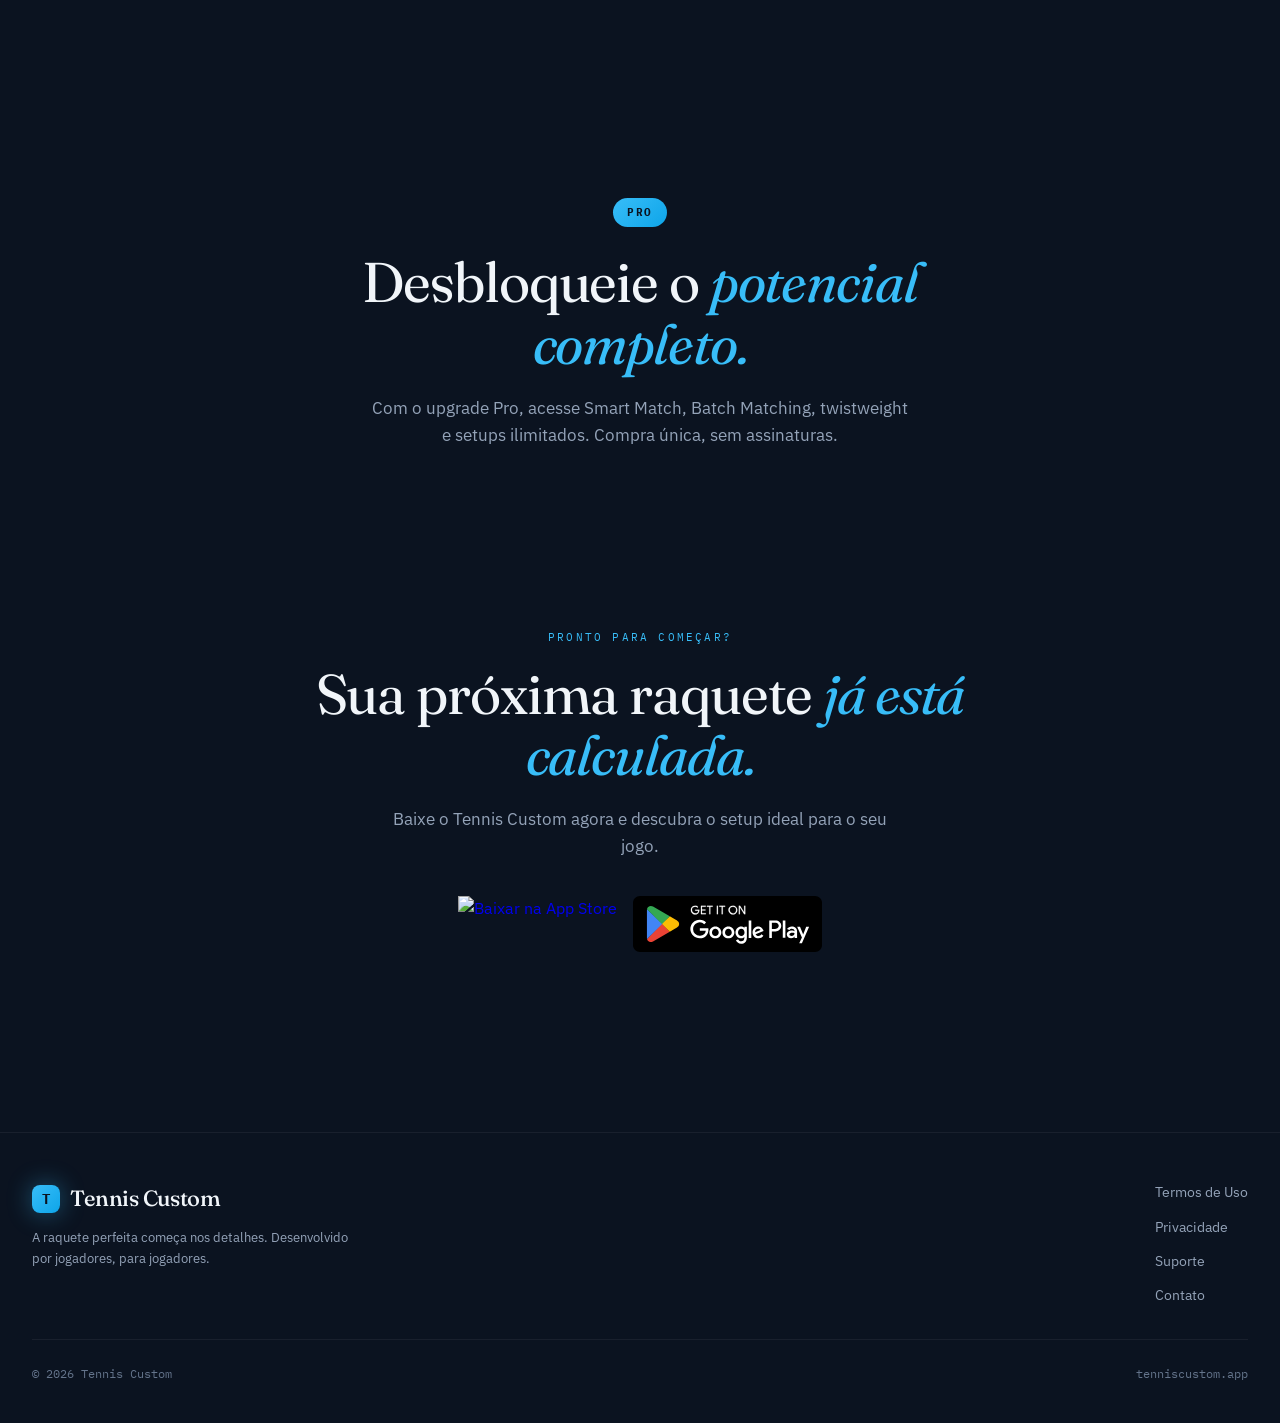
==== commit b90ec533: "Add Google Play badge and make site dual-platform for Android launch" ====
--- a/index.html
+++ b/index.html
@@ -60,7 +60,7 @@
   "@context": "https://schema.org",
   "@type": "MobileApplication",
   "name": "Tennis Custom",
-  "operatingSystem": "iOS",
+  "operatingSystem": "iOS, Android",
   "applicationCategory": "SportsApplication",
   "url": "https://tenniscustom.app/",
   "downloadUrl": "https://apps.apple.com/app/id6761192994",
@@ -343,6 +343,18 @@
 
   .app-store-badge:hover {
     transform: translateY(-2px);
+  }
+
+  .google-play-badge {
+    display: inline-flex;
+    align-items: center;
+    transition: transform 0.25s ease;
+    text-decoration: none;
+  }
+  .google-play-badge:hover { transform: translateY(-2px); }
+  .google-play-badge img {
+    height: 56px;
+    display: block;
   }
 
   /* Offline badge */
@@ -965,6 +977,10 @@
     .app-store-badge {
       filter: drop-shadow(0 8px 28px rgba(56, 189, 248, 0.35));
     }
+    .google-play-badge img { height: 64px; }
+    .google-play-badge {
+      filter: drop-shadow(0 8px 28px rgba(56, 189, 248, 0.35));
+    }
     .spec-strip { margin-top: 32px; }
   }
 
@@ -1009,14 +1025,17 @@
 
 <main>
   <section class="hero">
-    <div class="eyebrow">Disponível na App Store</div>
+    <div class="eyebrow">Disponível para iOS e Android</div>
     <h1>A raquete perfeita<br><em>começa nos detalhes.</em></h1>
     <p>Veja como cada ajuste na sua raquete impacta peso, balanço e swingweight — antes de colar o primeiro chumbo.</p>
     <div class="cta-row cta-row-single">
       <a href="https://apps.apple.com/app/apple-store/id6761192994?pt=128635517&ct=meta_wimbledon_appstore&mt=8" target="_blank" rel="noopener" class="app-store-badge" aria-label="Baixar na App Store">
         <img src="https://developer.apple.com/app-store/marketing/guidelines/images/badge-download-on-the-app-store.svg" alt="Baixar na App Store" />
       </a>
-      <p class="cta-microcopy">Grátis · iPhone · App Store</p>
+      <a href="https://play.google.com/store/apps/details?id=com.tenniscustom.app&referrer=utm_source%3Dsite%26utm_medium%3Dbadge%26utm_campaign%3Dlaunch" target="_blank" rel="noopener" class="google-play-badge" aria-label="Disponível no Google Play">
+        <img src="./screens/google-play-badge.svg" alt="Disponível no Google Play" />
+      </a>
+      <p class="cta-microcopy">Grátis · iOS e Android</p>
     </div>
   </section>
 
@@ -1227,12 +1246,12 @@
       <div class="testimonial">
         <div class="stars">★★★★★</div>
         <p class="quote">"Simplesmente obrigatório para quem ama tênis! Transforma a customização da raquete em algo fácil, profissional e extremamente preciso."</p>
-        <div class="author">Lighton7 · App Store</div>
+        <div class="author">Lighton7 · usuário</div>
       </div>
       <div class="testimonial">
         <div class="stars">★★★★★</div>
         <p class="quote">"O Tennis Custom resolve isso de forma simples e completa. A calculadora é incrível — você vê em tempo real como cada ajuste impacta a raquete. Vale muito a pena."</p>
-        <div class="author">Palomamcf · App Store</div>
+        <div class="author">Palomamcf · usuário</div>
       </div>
     </div>
   </section>
@@ -1251,6 +1270,9 @@
       <a href="https://apps.apple.com/app/apple-store/id6761192994?pt=128635517&ct=meta_wimbledon_appstore&mt=8" target="_blank" rel="noopener" class="app-store-badge" aria-label="Baixar na App Store">
         <img src="https://developer.apple.com/app-store/marketing/guidelines/images/badge-download-on-the-app-store.svg" alt="Baixar na App Store" />
       </a>
+      <a href="https://play.google.com/store/apps/details?id=com.tenniscustom.app&referrer=utm_source%3Dsite%26utm_medium%3Dbadge%26utm_campaign%3Dlaunch" target="_blank" rel="noopener" class="google-play-badge" aria-label="Disponível no Google Play">
+        <img src="./screens/google-play-badge.svg" alt="Disponível no Google Play" />
+      </a>
     </div>
   </section>
 </main>
@@ -1280,9 +1302,13 @@
 <script>
   // Dispara evento de conversão no Meta Pixel ao clicar em "Baixar na App Store"
   document.addEventListener('click', function(e) {
-    var badge = e.target.closest('.app-store-badge');
-    if (badge && typeof fbq === 'function') {
+    var appleBadge = e.target.closest('.app-store-badge');
+    var googleBadge = e.target.closest('.google-play-badge');
+    if (appleBadge && typeof fbq === 'function') {
       fbq('track', 'Lead', { content_name: 'App Store click' });
+    }
+    if (googleBadge && typeof fbq === 'function') {
+      fbq('track', 'Lead', { content_name: 'Google Play click' });
     }
   });
 </script>
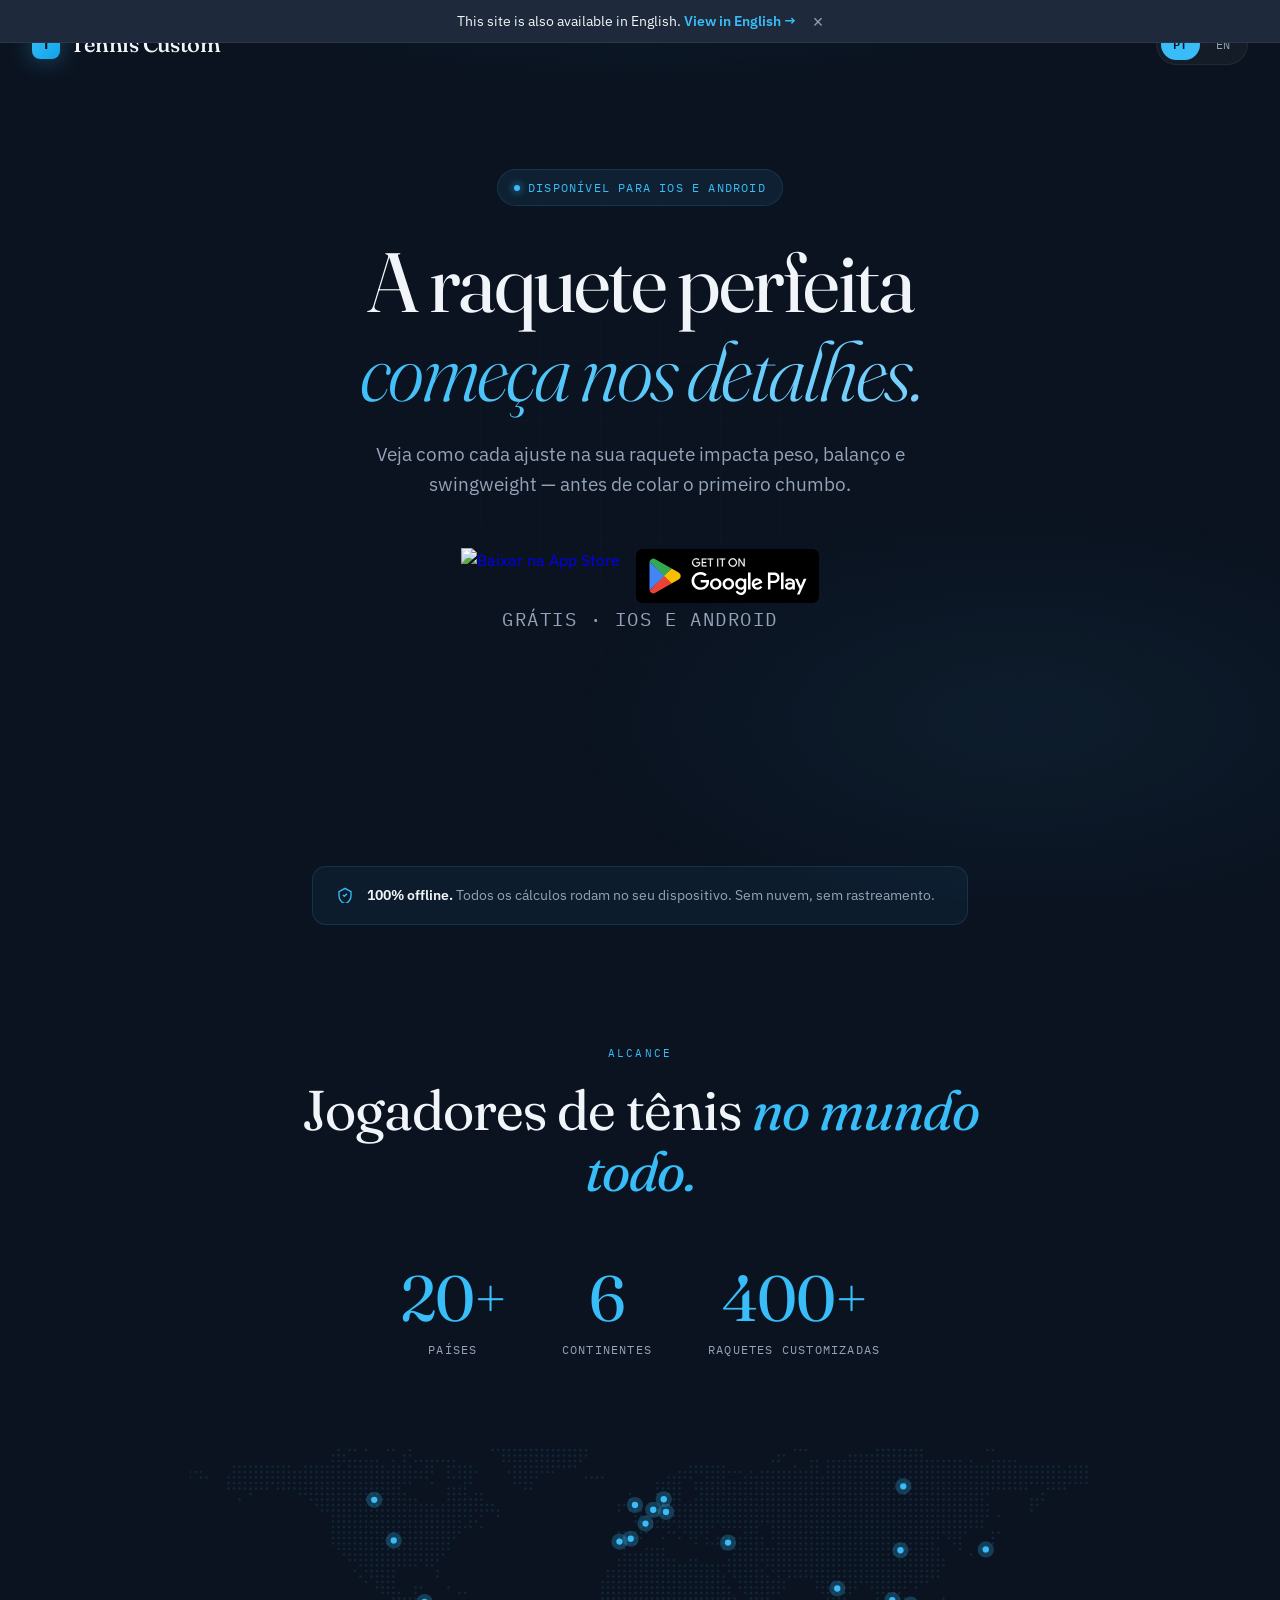
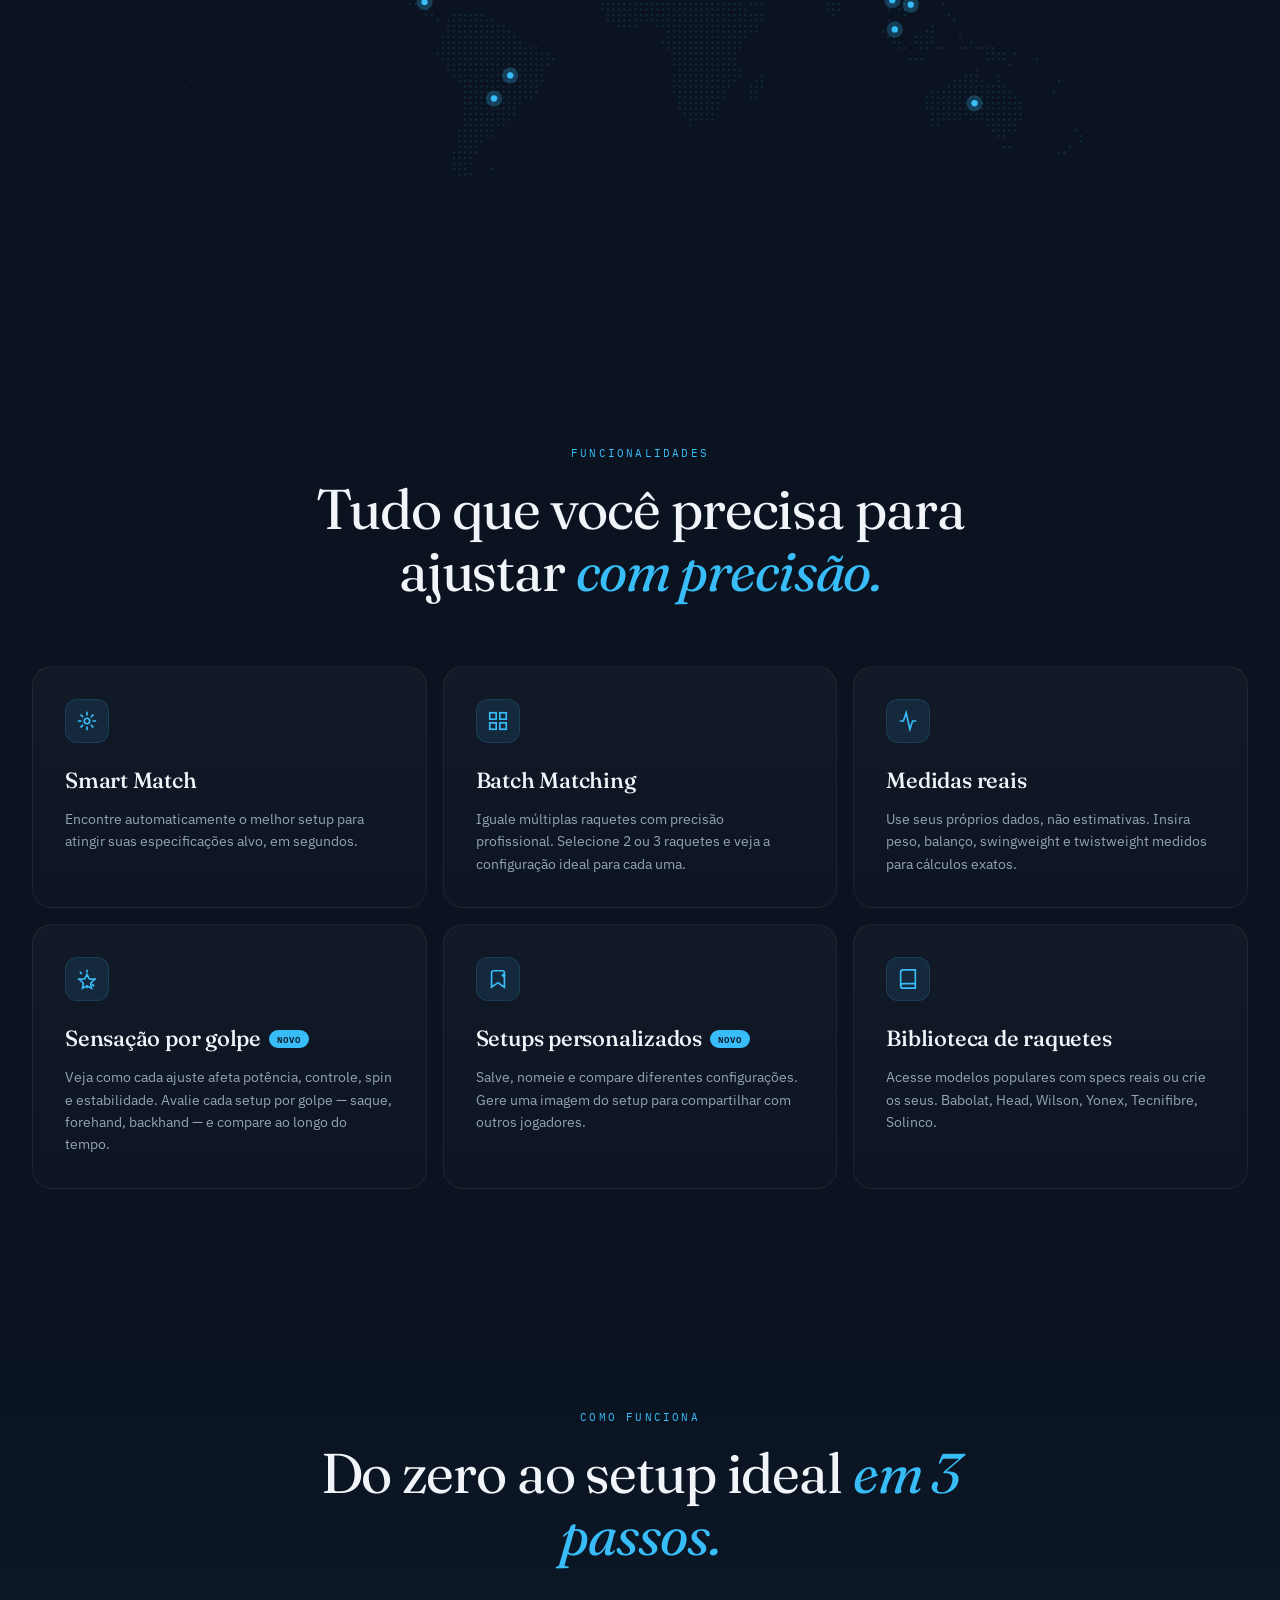
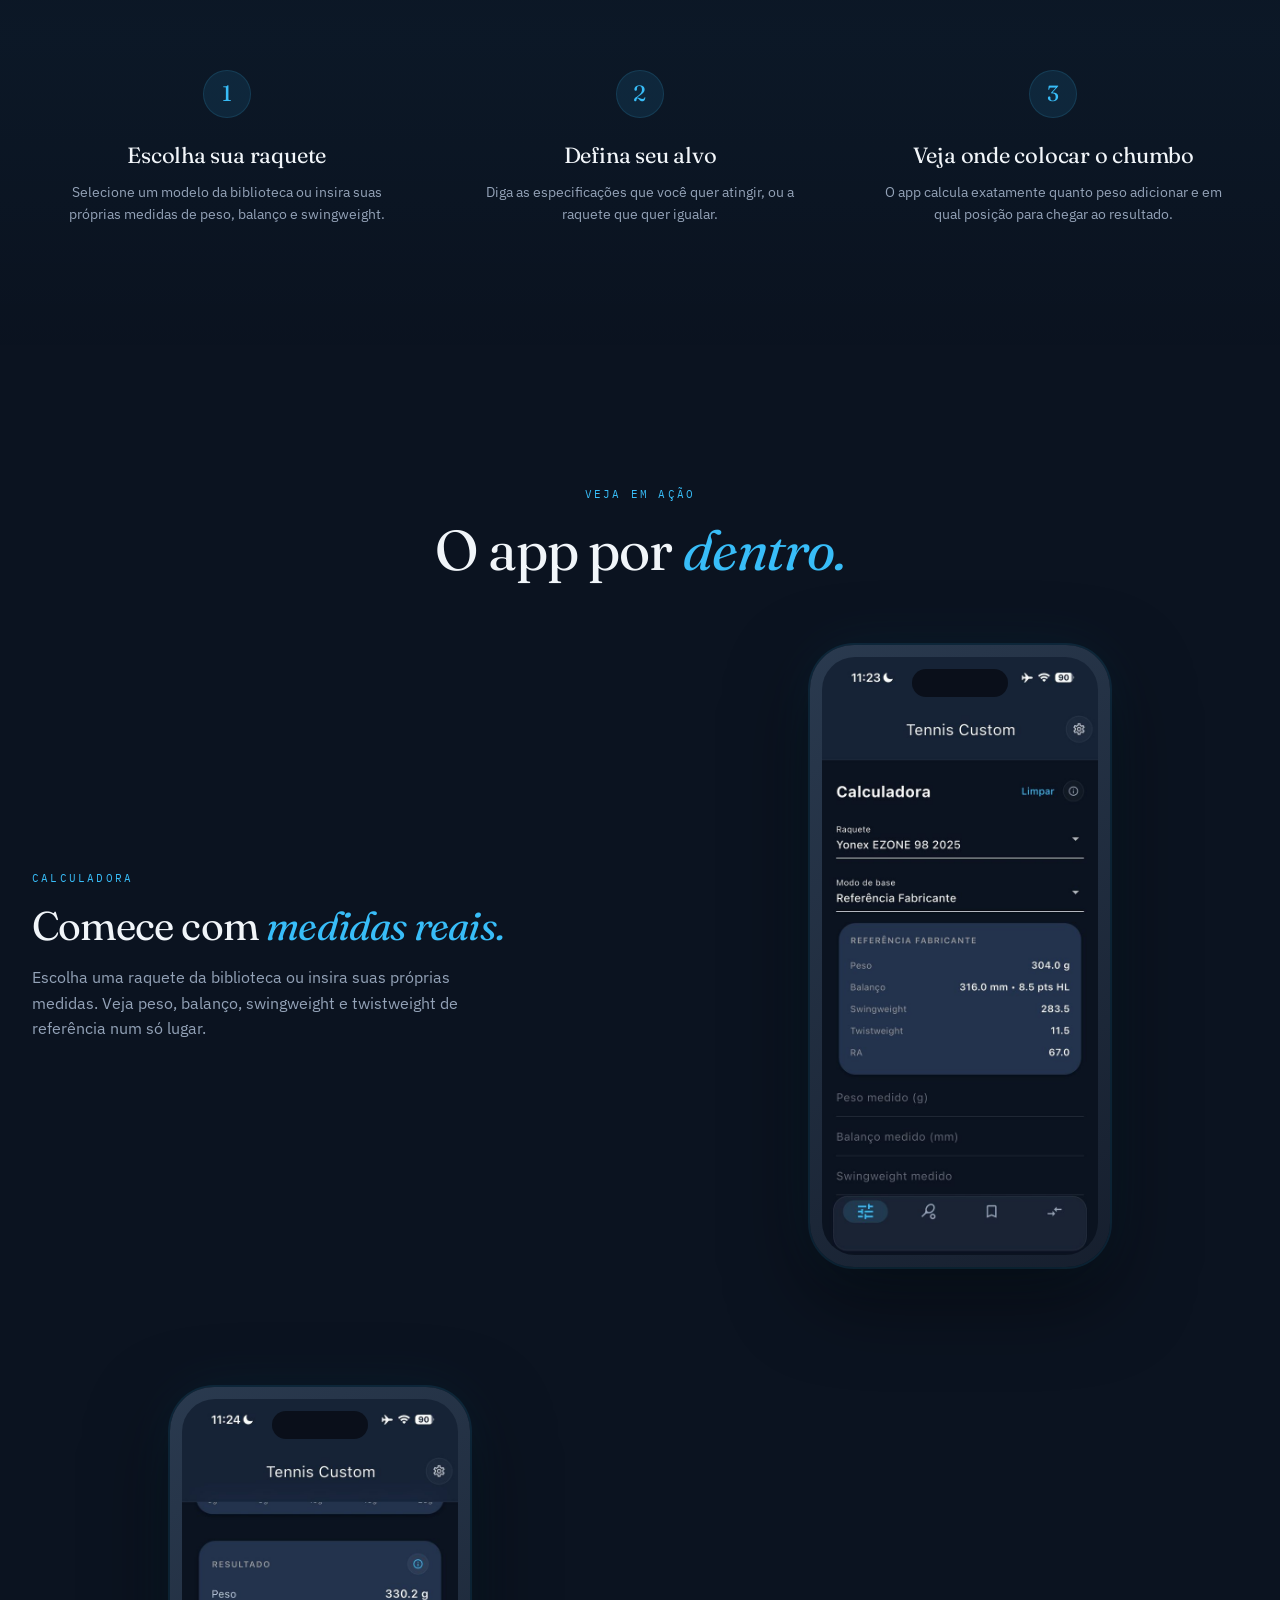
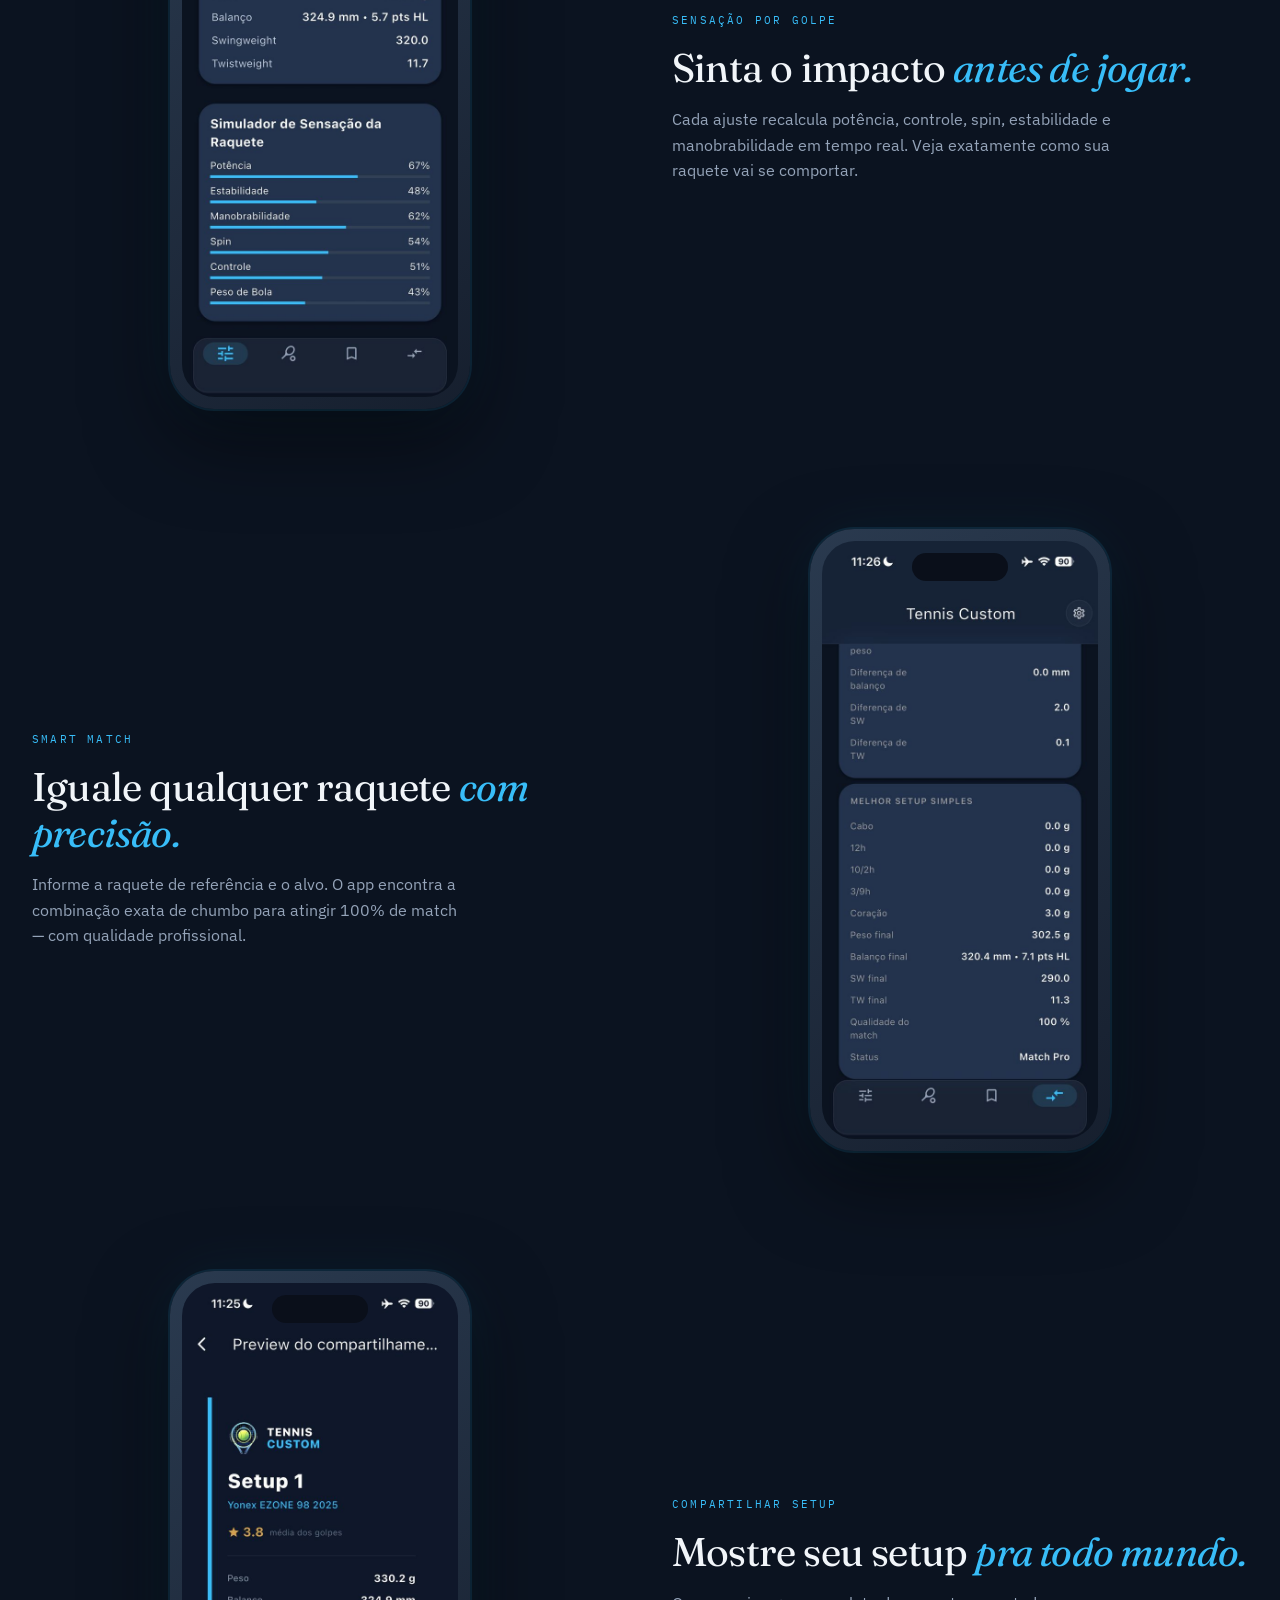
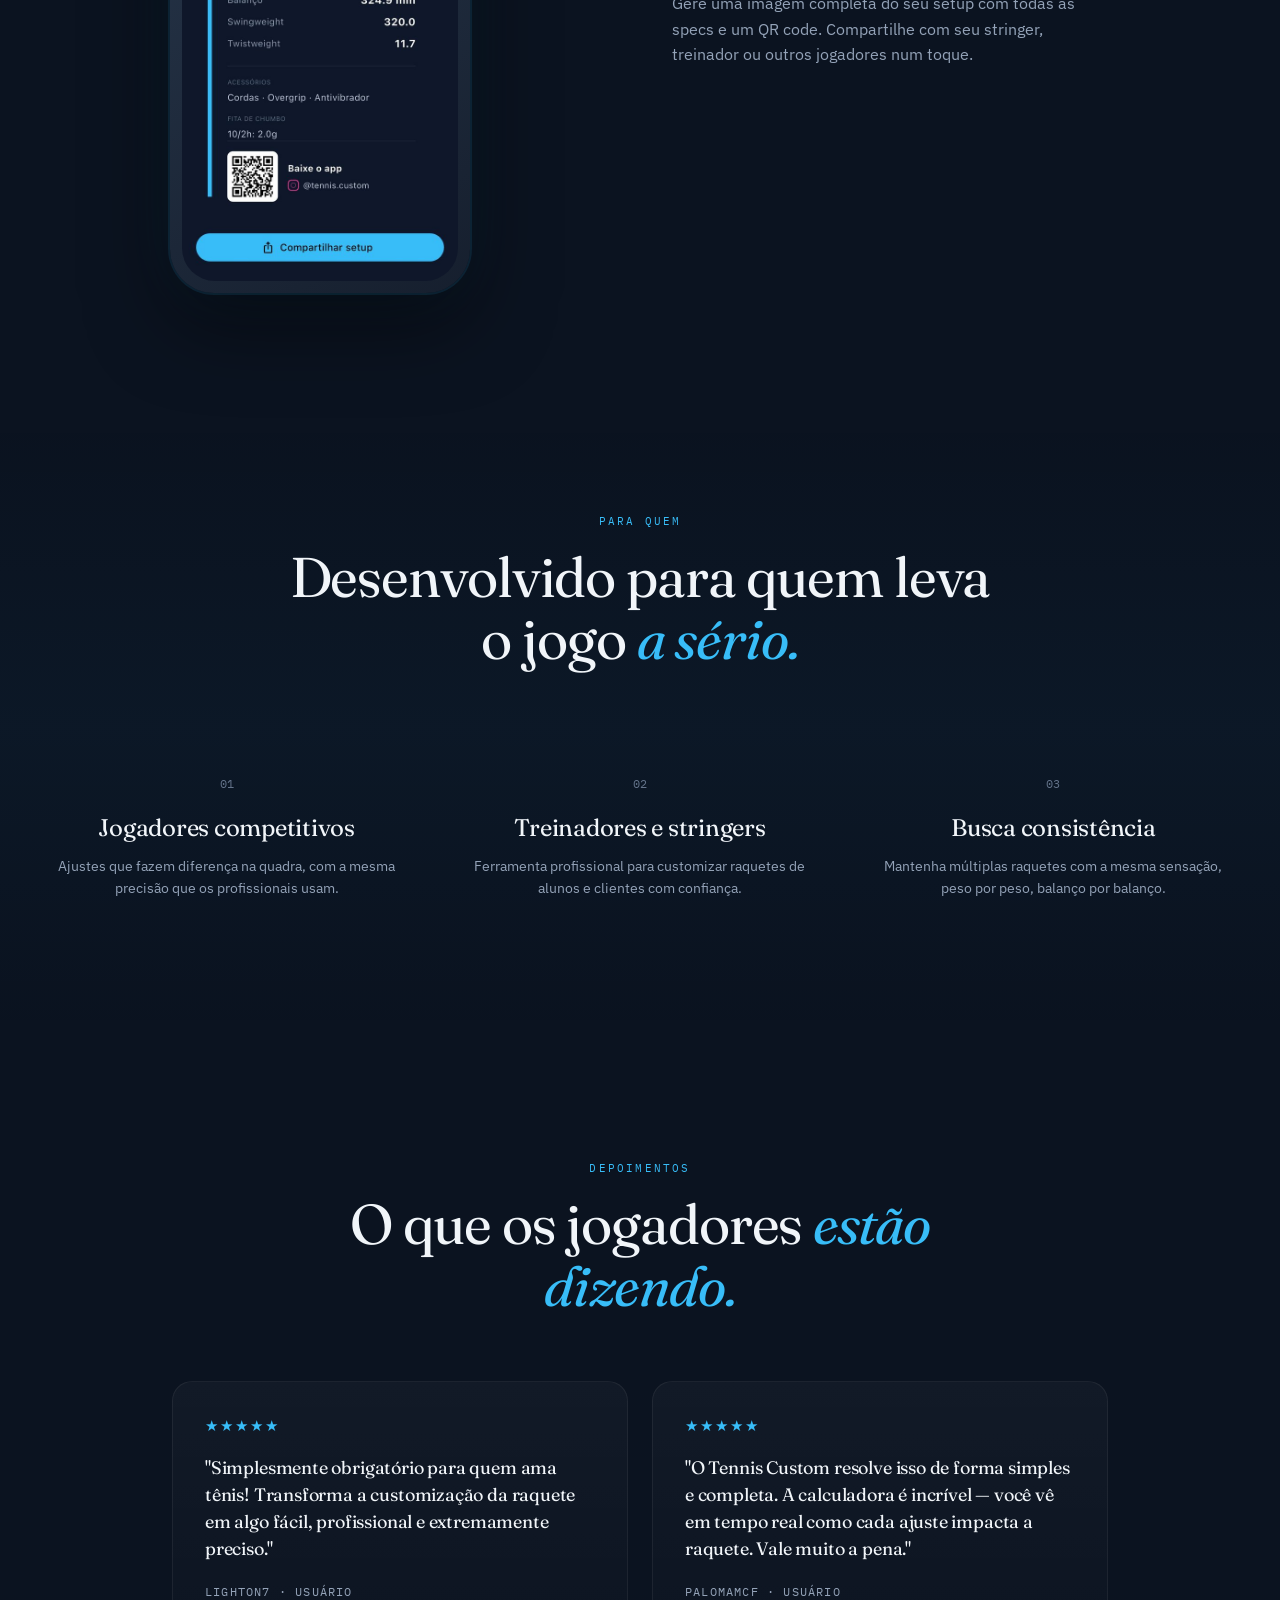
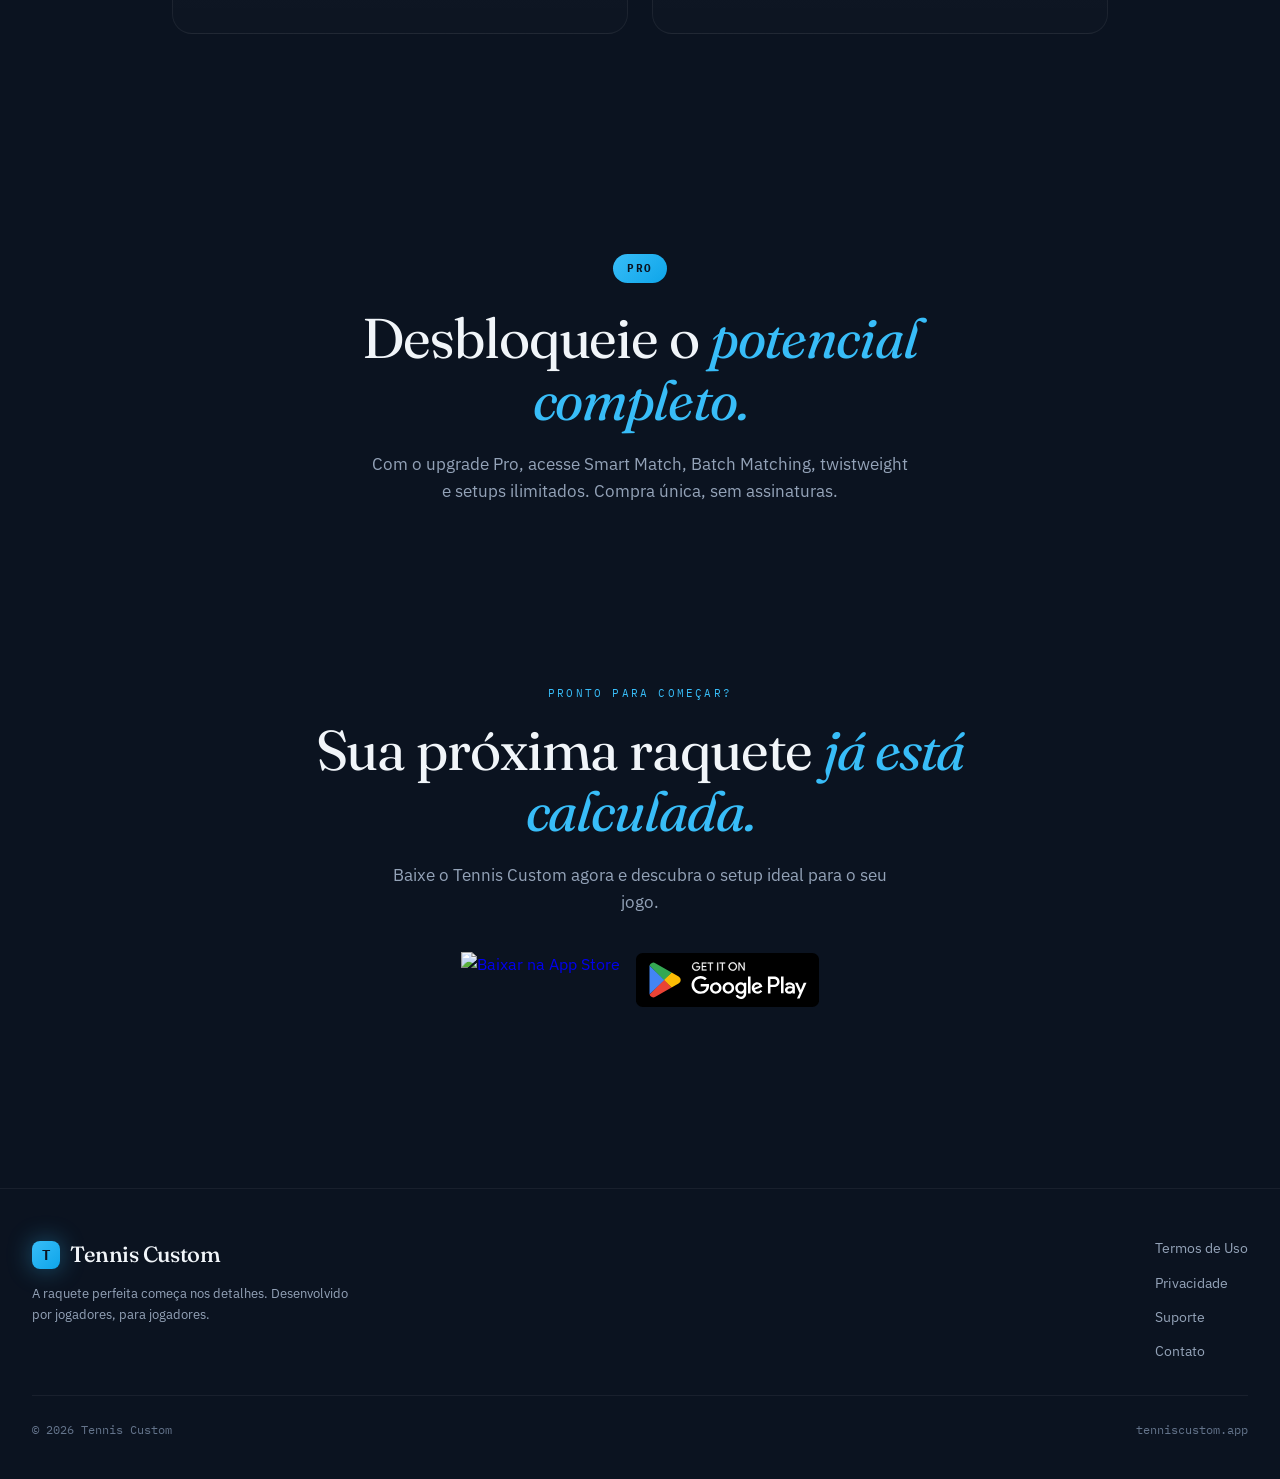
==== commit a2e45f49: "Bagdes new aligments" ====
--- a/index.html
+++ b/index.html
@@ -353,7 +353,7 @@
   }
   .google-play-badge:hover { transform: translateY(-2px); }
   .google-play-badge img {
-    height: 56px;
+    height: 54px;
     display: block;
   }
 
@@ -682,7 +682,16 @@
 
   /* Single CTA centered */
   .cta-row-single {
+    flex-direction: column;
+    align-items: center;
+    gap: 0;
+  }
+  .badge-group {
+    display: flex;
+    gap: 16px;
     justify-content: center;
+    align-items: center;
+    flex-wrap: wrap;
   }
 
   /* How it works */
@@ -977,7 +986,7 @@
     .app-store-badge {
       filter: drop-shadow(0 8px 28px rgba(56, 189, 248, 0.35));
     }
-    .google-play-badge img { height: 64px; }
+    .google-play-badge img { height: 62px; }
     .google-play-badge {
       filter: drop-shadow(0 8px 28px rgba(56, 189, 248, 0.35));
     }
@@ -1029,12 +1038,14 @@
     <h1>A raquete perfeita<br><em>começa nos detalhes.</em></h1>
     <p>Veja como cada ajuste na sua raquete impacta peso, balanço e swingweight — antes de colar o primeiro chumbo.</p>
     <div class="cta-row cta-row-single">
-      <a href="https://apps.apple.com/app/apple-store/id6761192994?pt=128635517&ct=meta_wimbledon_appstore&mt=8" target="_blank" rel="noopener" class="app-store-badge" aria-label="Baixar na App Store">
-        <img src="https://developer.apple.com/app-store/marketing/guidelines/images/badge-download-on-the-app-store.svg" alt="Baixar na App Store" />
-      </a>
-      <a href="https://play.google.com/store/apps/details?id=com.tenniscustom.app&referrer=utm_source%3Dsite%26utm_medium%3Dbadge%26utm_campaign%3Dlaunch" target="_blank" rel="noopener" class="google-play-badge" aria-label="Disponível no Google Play">
-        <img src="./screens/google-play-badge.svg" alt="Disponível no Google Play" />
-      </a>
+      <div class="badge-group">
+        <a href="https://apps.apple.com/app/apple-store/id6761192994?pt=128635517&ct=meta_wimbledon_appstore&mt=8" target="_blank" rel="noopener" class="app-store-badge" aria-label="Baixar na App Store">
+          <img src="https://developer.apple.com/app-store/marketing/guidelines/images/badge-download-on-the-app-store.svg" alt="Baixar na App Store" />
+        </a>
+        <a href="https://play.google.com/store/apps/details?id=com.tenniscustom.app&referrer=utm_source%3Dsite%26utm_medium%3Dbadge%26utm_campaign%3Dlaunch" target="_blank" rel="noopener" class="google-play-badge" aria-label="Disponível no Google Play">
+          <img src="./screens/google-play-badge.svg" alt="Disponível no Google Play" />
+        </a>
+      </div>
       <p class="cta-microcopy">Grátis · iOS e Android</p>
     </div>
   </section>
@@ -1267,12 +1278,14 @@
     <h2>Sua próxima raquete <em>já está calculada.</em></h2>
     <p>Baixe o Tennis Custom agora e descubra o setup ideal para o seu jogo.</p>
     <div class="cta-row cta-row-single">
-      <a href="https://apps.apple.com/app/apple-store/id6761192994?pt=128635517&ct=meta_wimbledon_appstore&mt=8" target="_blank" rel="noopener" class="app-store-badge" aria-label="Baixar na App Store">
-        <img src="https://developer.apple.com/app-store/marketing/guidelines/images/badge-download-on-the-app-store.svg" alt="Baixar na App Store" />
-      </a>
-      <a href="https://play.google.com/store/apps/details?id=com.tenniscustom.app&referrer=utm_source%3Dsite%26utm_medium%3Dbadge%26utm_campaign%3Dlaunch" target="_blank" rel="noopener" class="google-play-badge" aria-label="Disponível no Google Play">
-        <img src="./screens/google-play-badge.svg" alt="Disponível no Google Play" />
-      </a>
+      <div class="badge-group">
+        <a href="https://apps.apple.com/app/apple-store/id6761192994?pt=128635517&ct=meta_wimbledon_appstore&mt=8" target="_blank" rel="noopener" class="app-store-badge" aria-label="Baixar na App Store">
+          <img src="https://developer.apple.com/app-store/marketing/guidelines/images/badge-download-on-the-app-store.svg" alt="Baixar na App Store" />
+        </a>
+        <a href="https://play.google.com/store/apps/details?id=com.tenniscustom.app&referrer=utm_source%3Dsite%26utm_medium%3Dbadge%26utm_campaign%3Dlaunch" target="_blank" rel="noopener" class="google-play-badge" aria-label="Disponível no Google Play">
+          <img src="./screens/google-play-badge.svg" alt="Disponível no Google Play" />
+        </a>
+      </div>
     </div>
   </section>
 </main>
